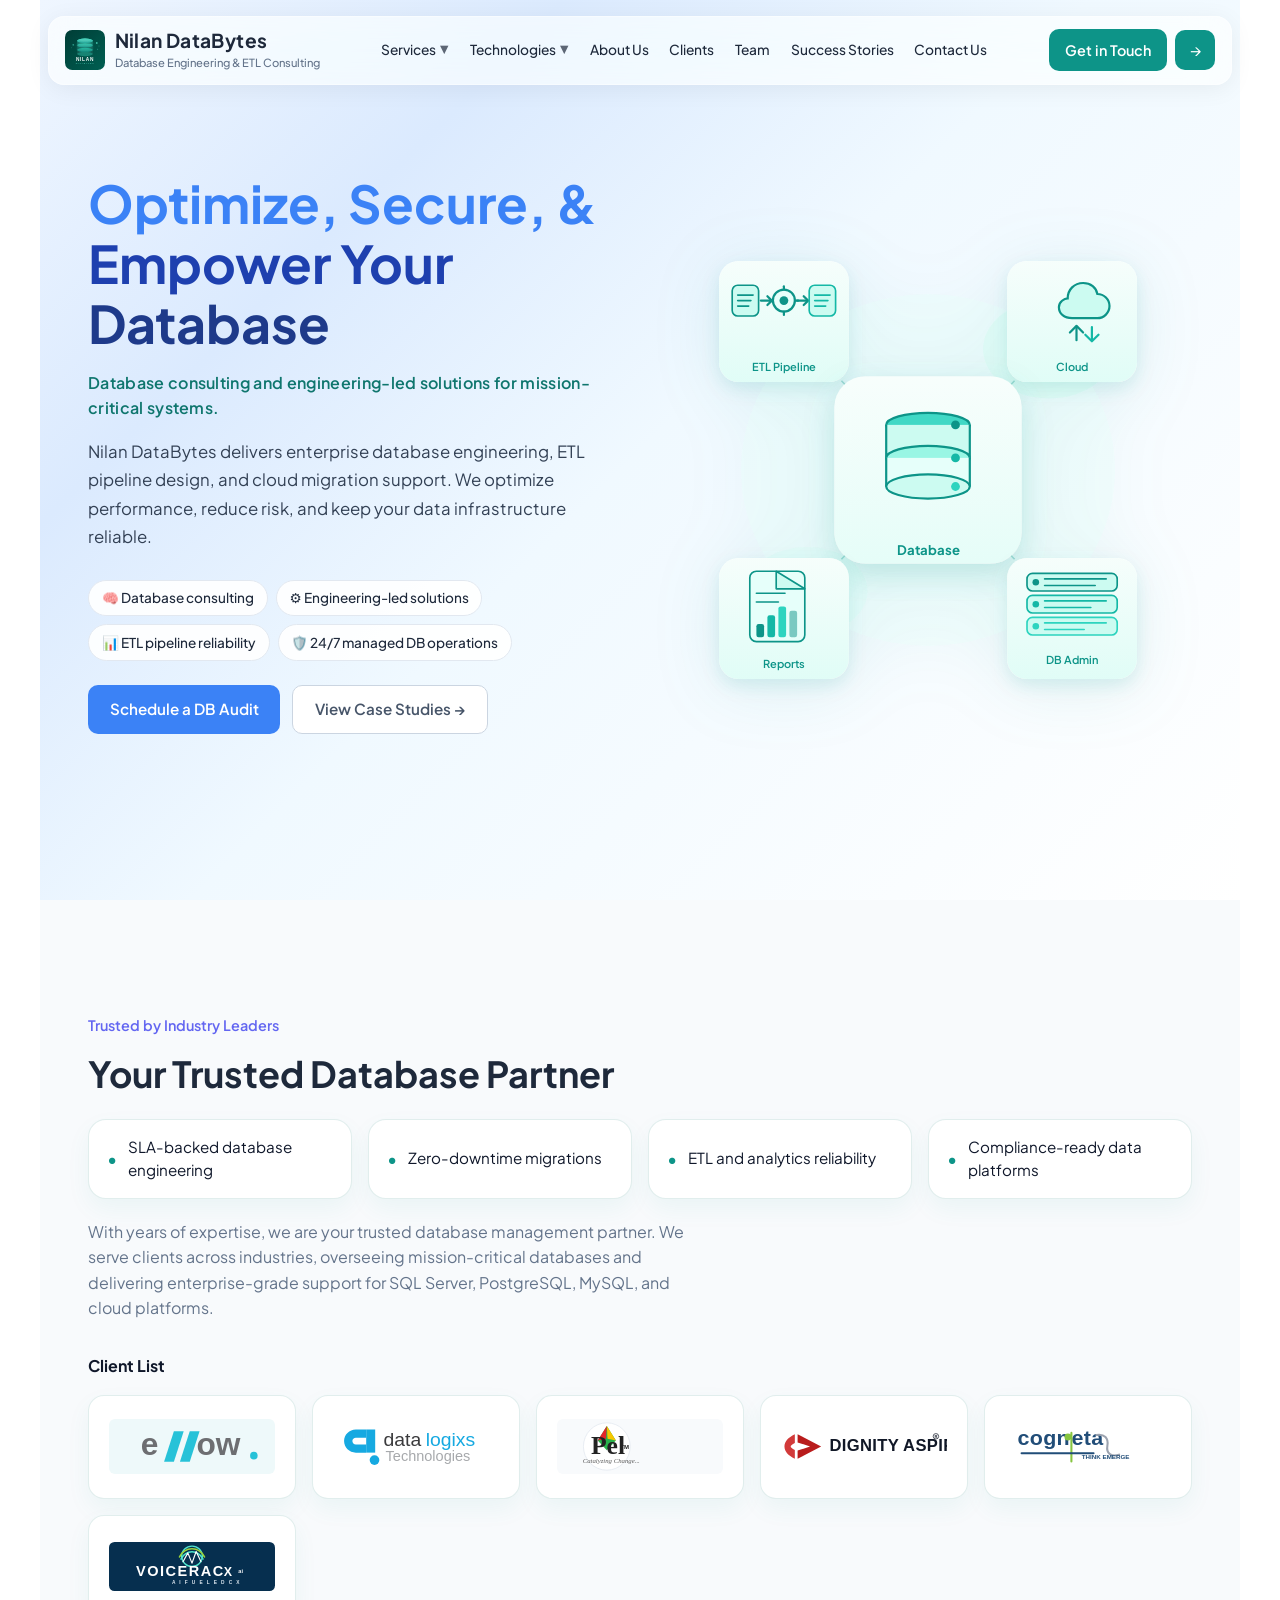
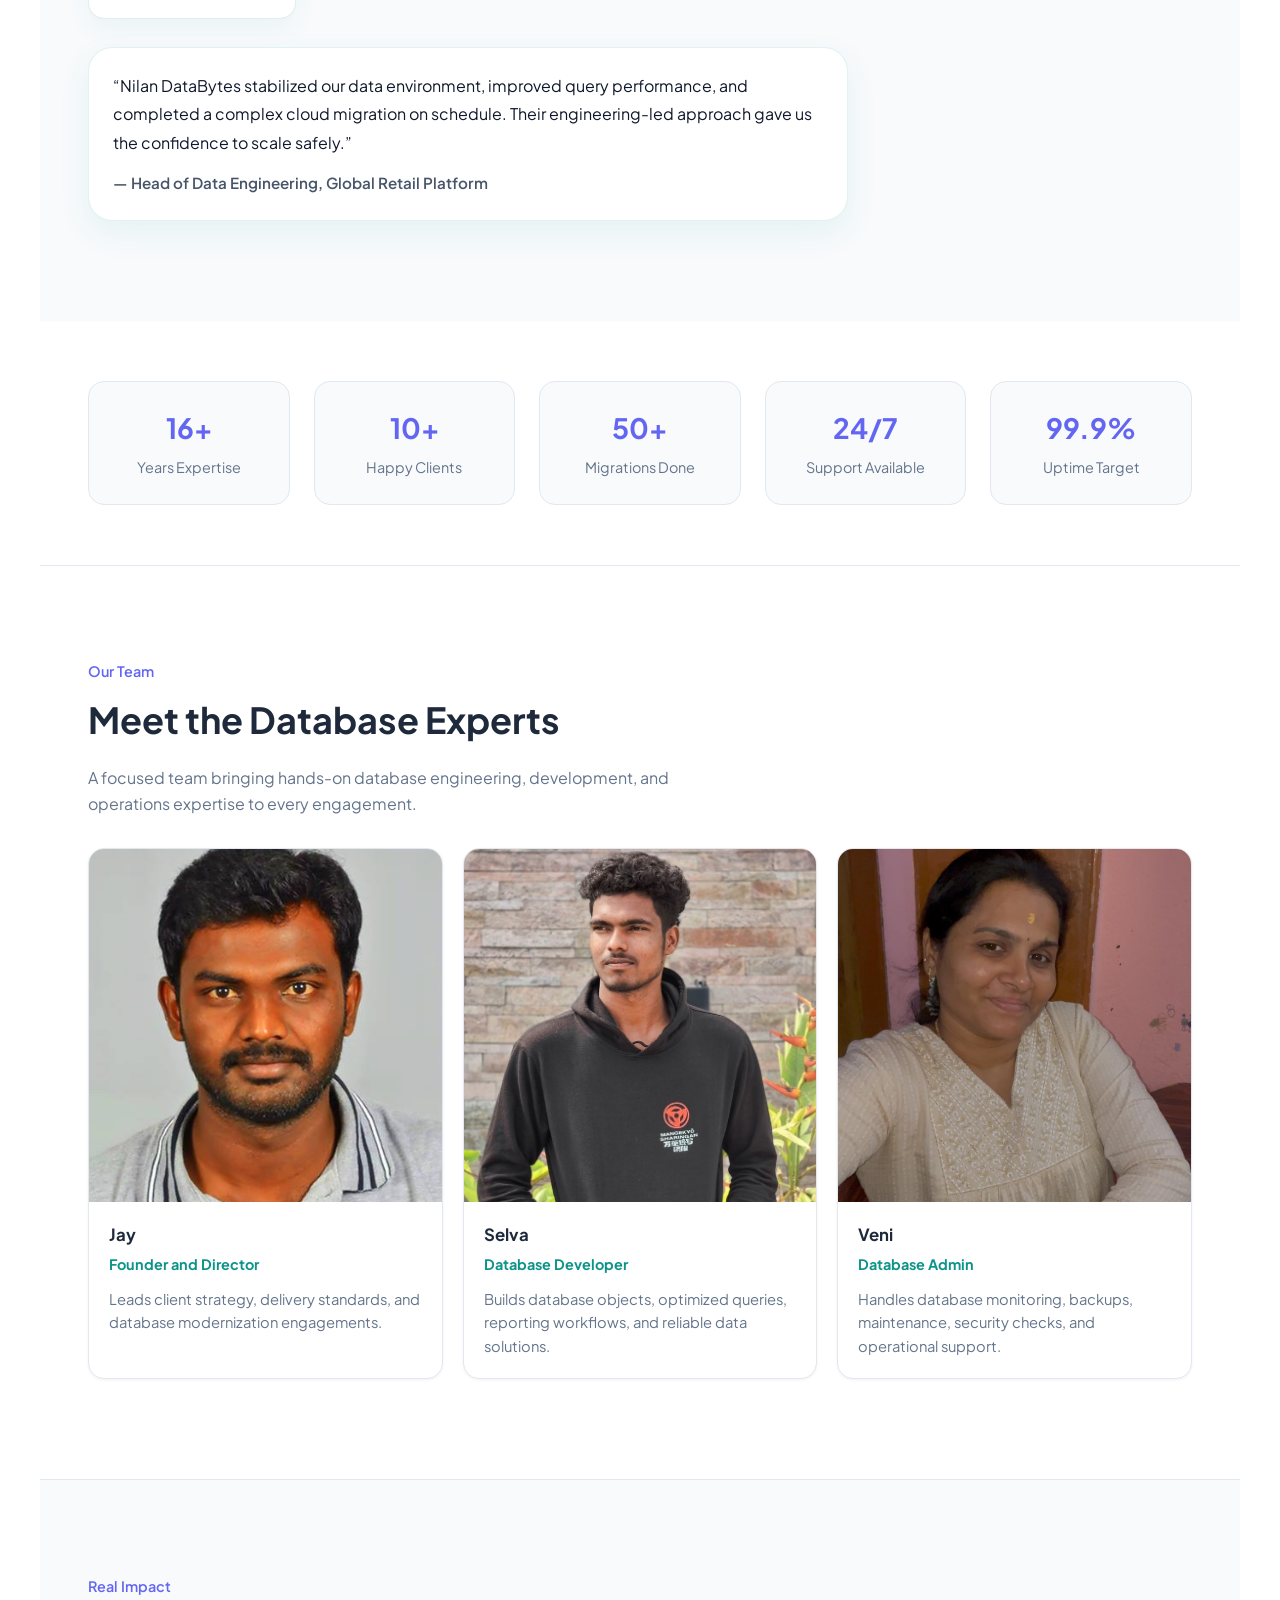
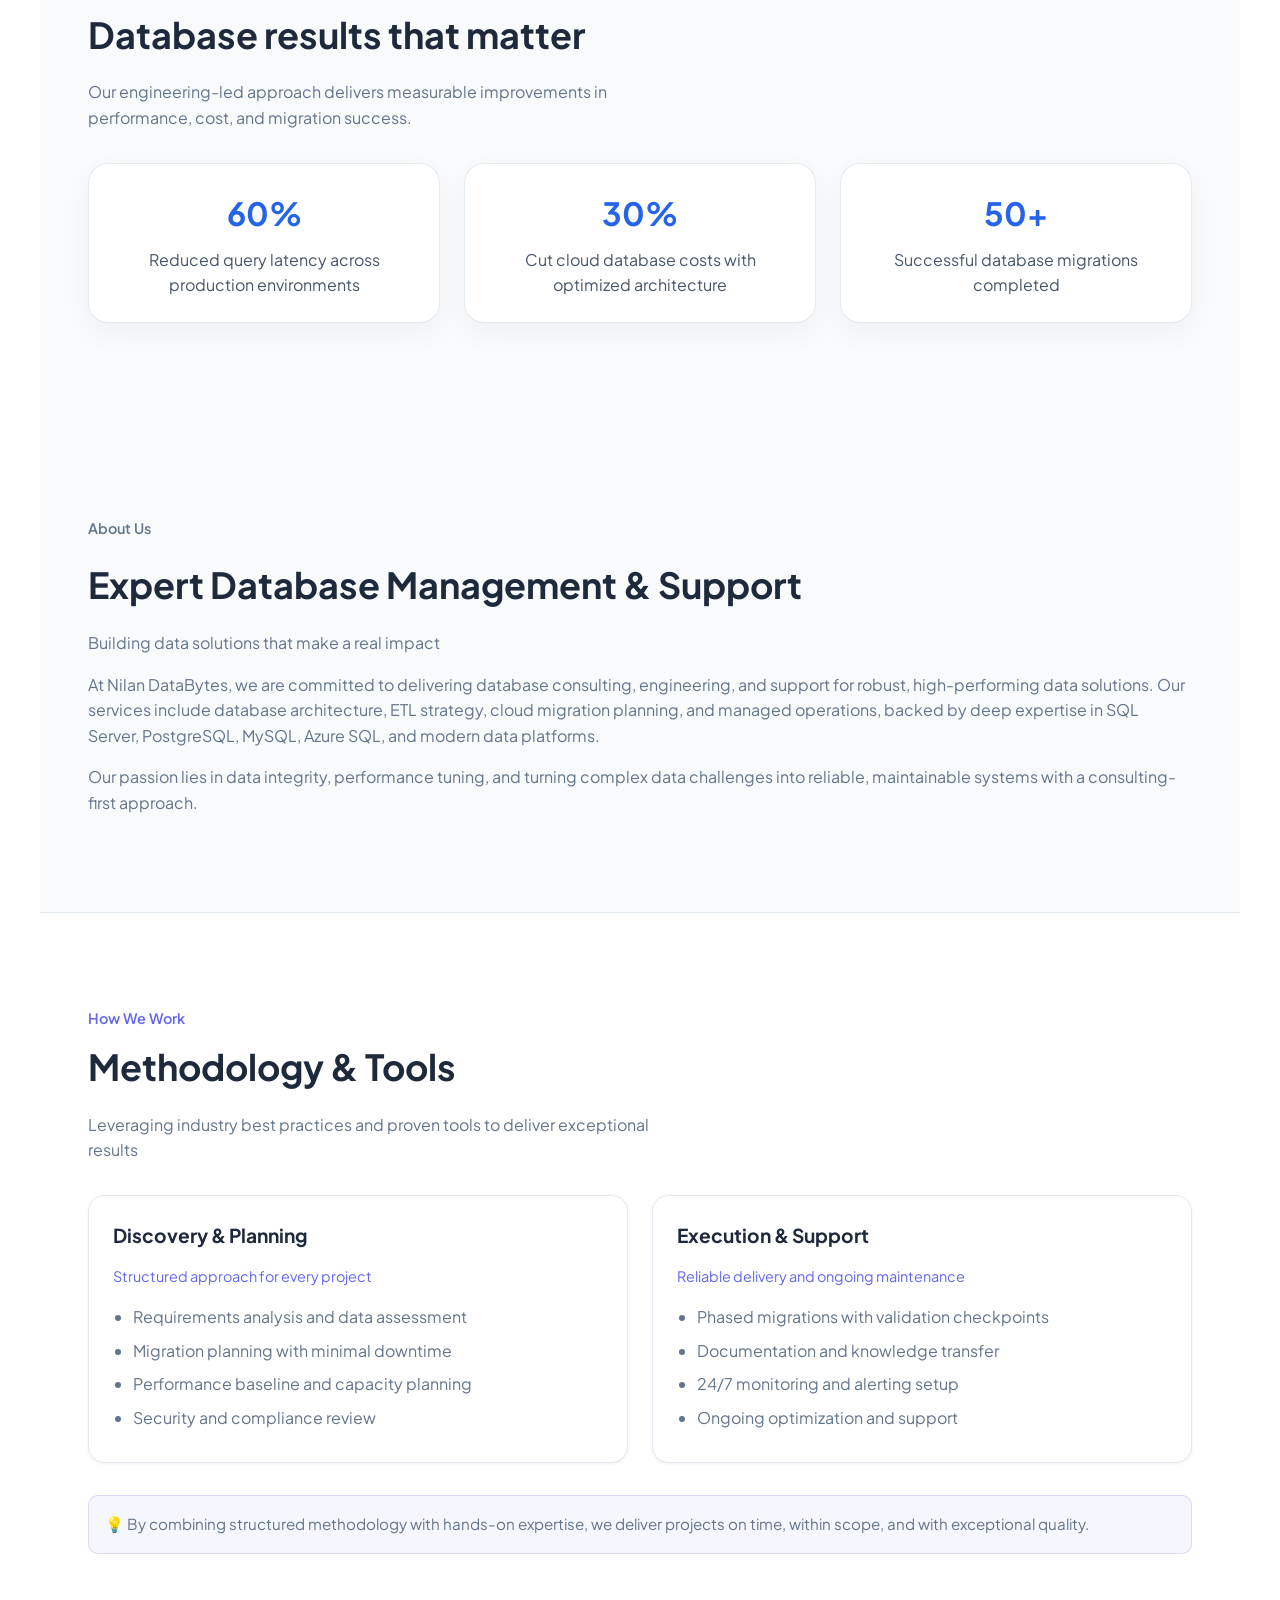
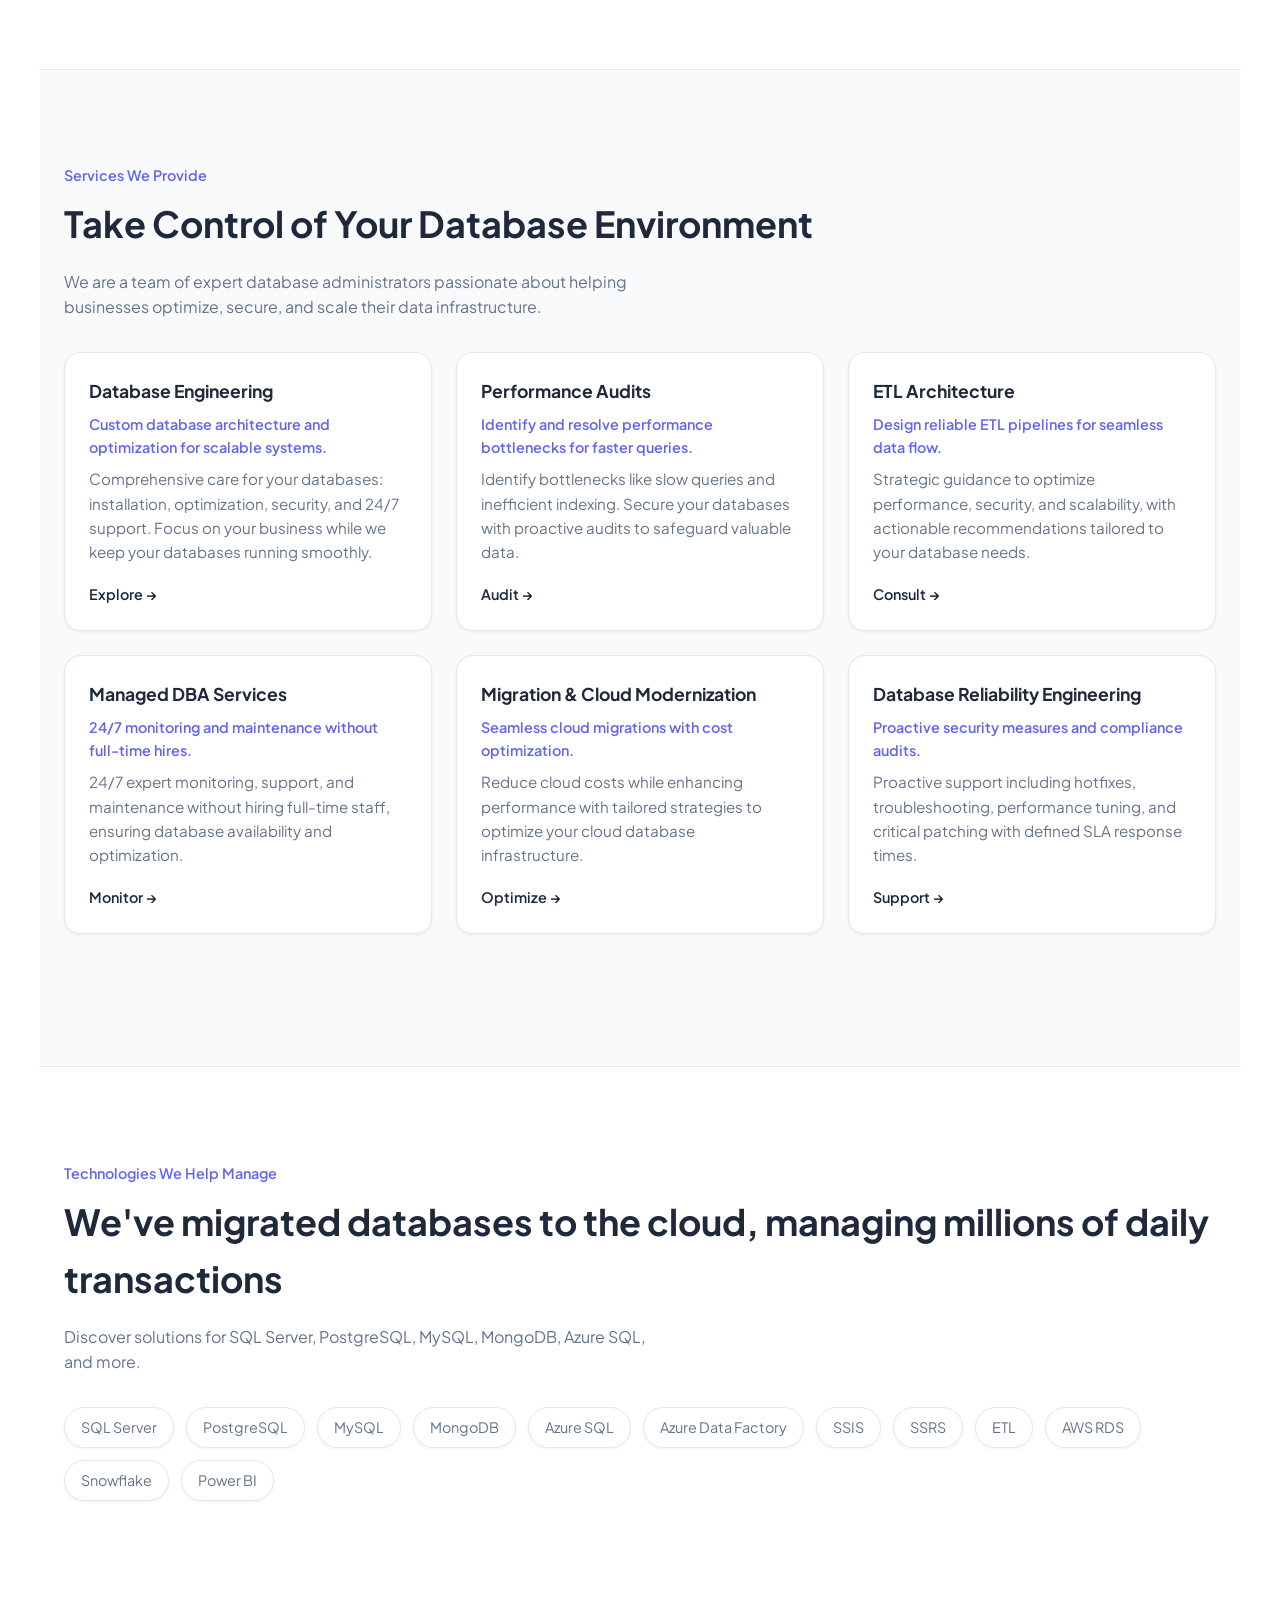
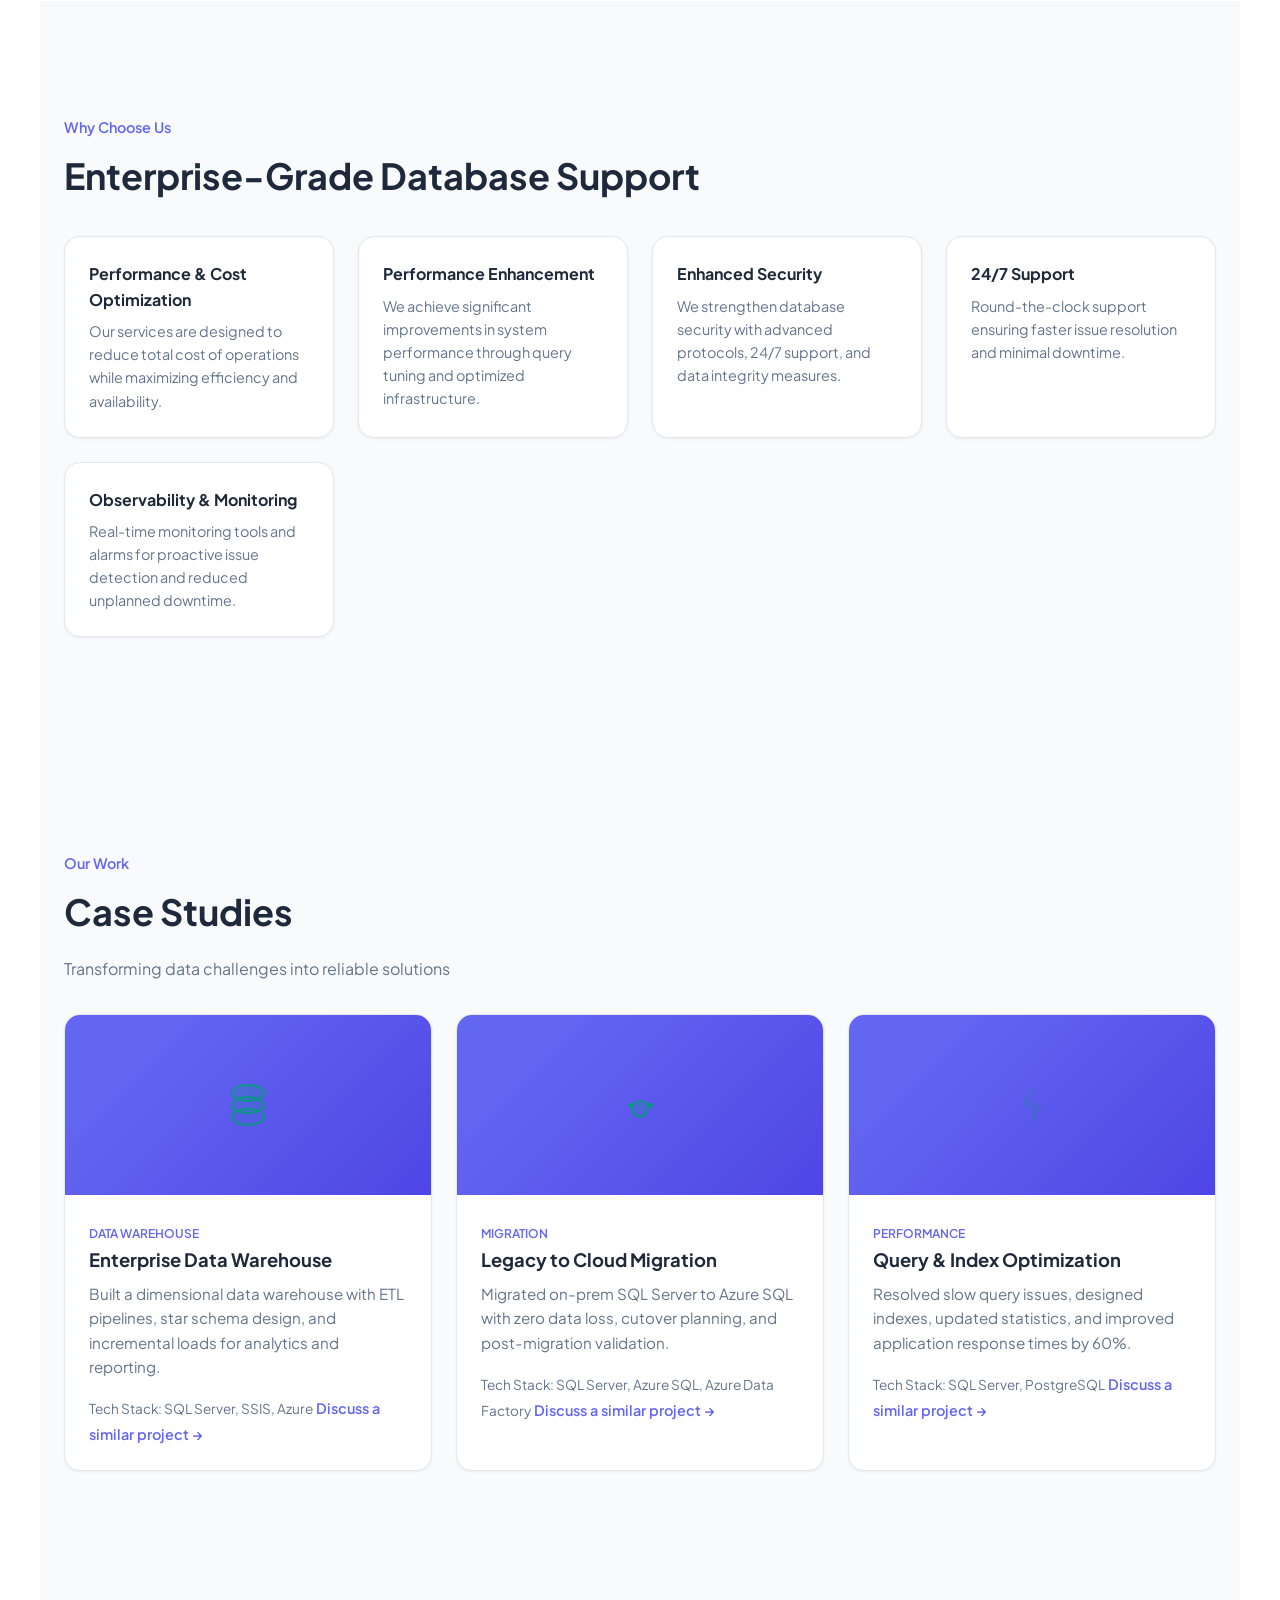
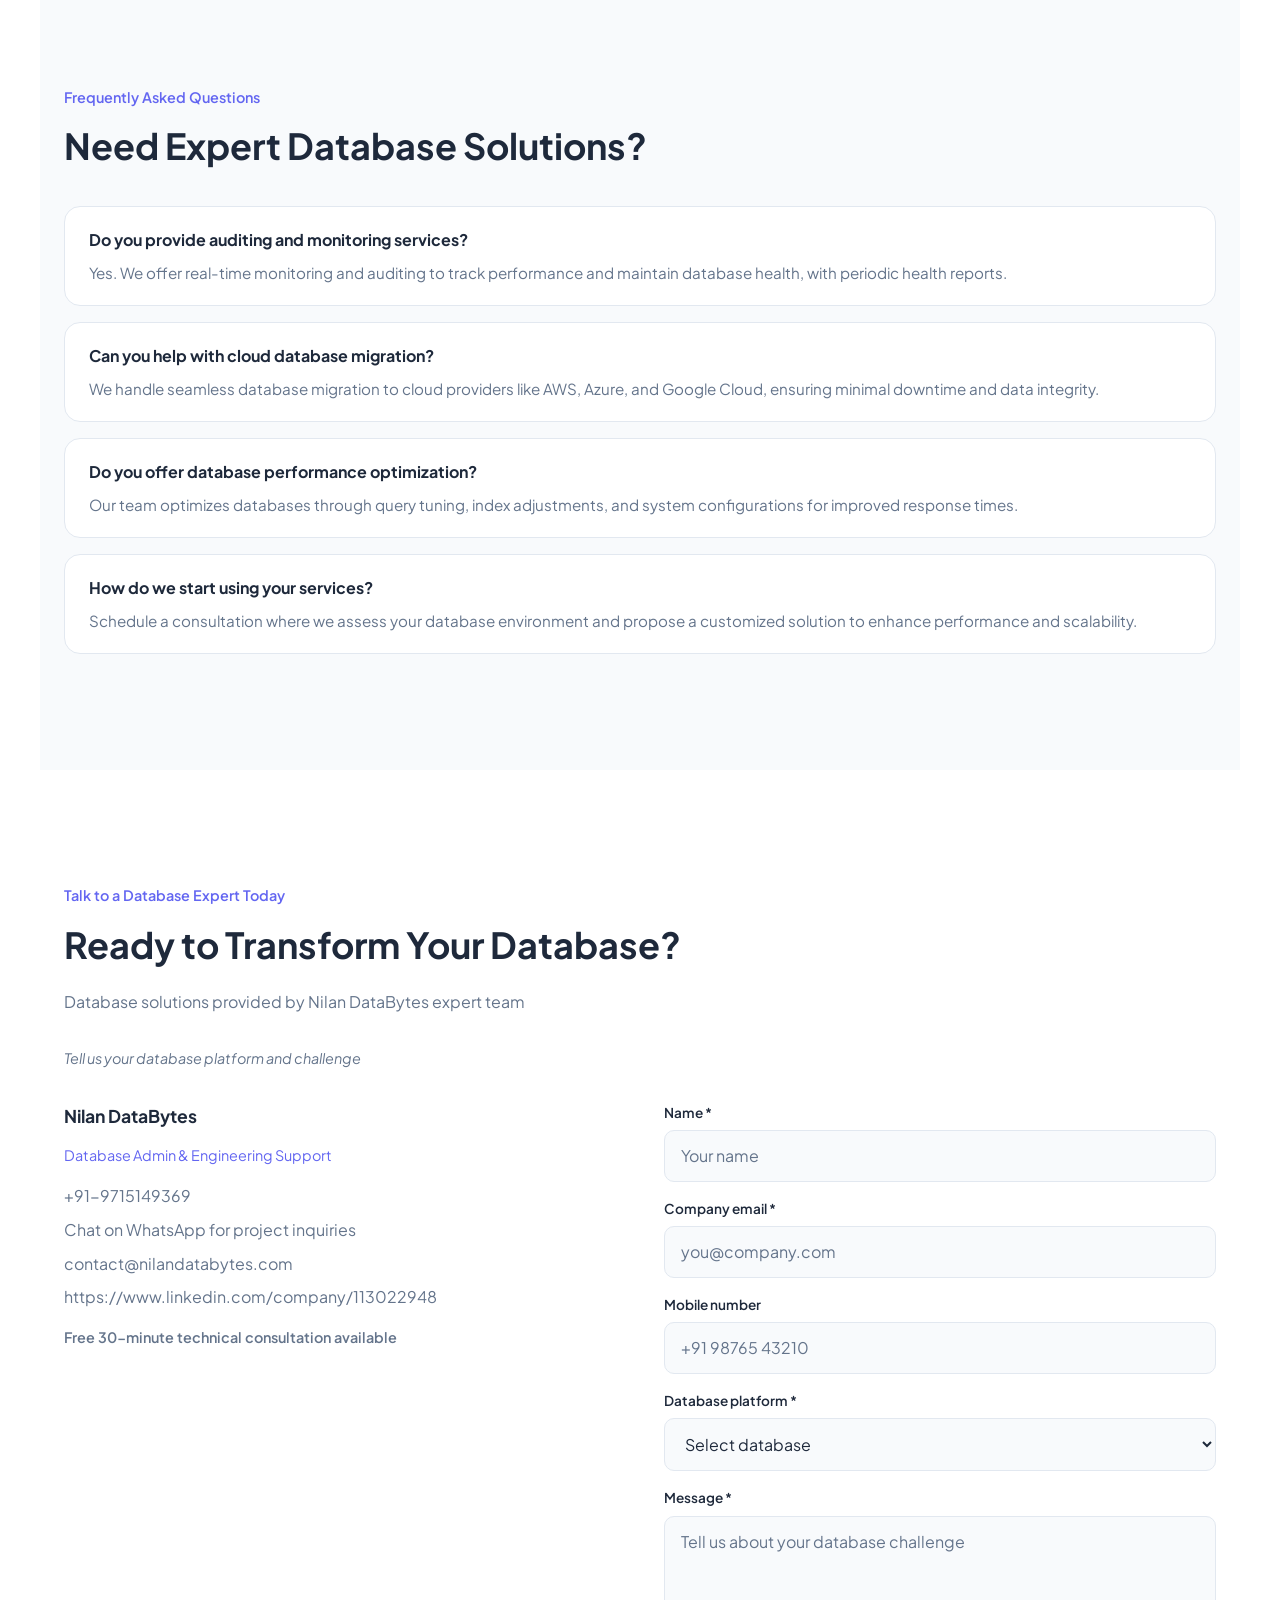
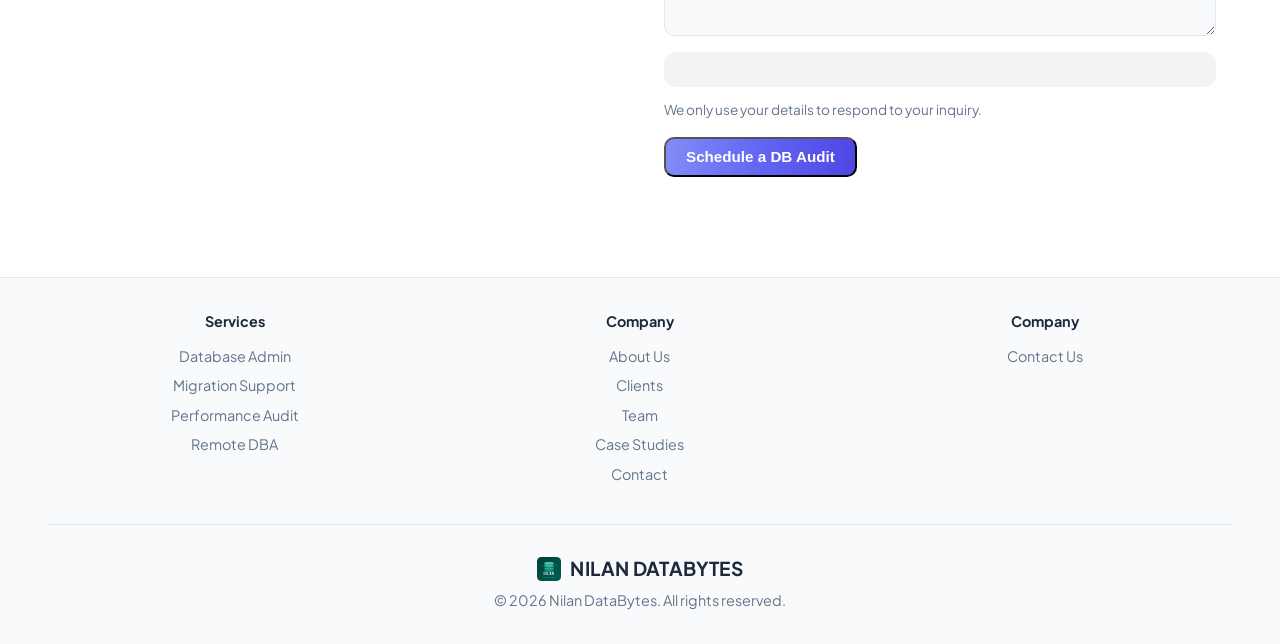
==== index.html @ 7cca5774 "I changed header and added Team photo" ====
<!DOCTYPE html>
<html lang="en">
<head>
  <meta charset="UTF-8" />
  <meta name="viewport" content="width=device-width, initial-scale=1" />
  <title>Nilan DataBytes — Database Admin, Development & Migration Services</title>
  <meta name="description" content="Database administration, development, migration, and engineering support. SQL, NoSQL, ETL, cloud." />
  <link rel="canonical" href="https://nilandatabytes.com/" />
  <meta name="robots" content="index, follow" />
  <meta name="theme-color" content="#0d9488" />
  <meta property="og:type" content="website" />
  <meta property="og:url" content="https://nilandatabytes.com/" />
  <meta property="og:title" content="Nilan DataBytes — Database Admin, Development & Migration Services" />
  <meta property="og:description" content="Database administration, ETL engineering, cloud migration, and managed database support for mission-critical systems." />
  <meta property="og:image" content="https://nilandatabytes.com/logo.svg" />
  <meta name="twitter:card" content="summary" />
  <meta name="twitter:title" content="Nilan DataBytes — Database Admin, Development & Migration Services" />
  <meta name="twitter:description" content="Database administration, ETL engineering, cloud migration, and managed database support for mission-critical systems." />
  <meta name="twitter:image" content="https://nilandatabytes.com/logo.svg" />
  <link rel="icon" href="/logo.svg" type="image/svg+xml" />
  <script type="application/ld+json">
    {
      "@context": "https://schema.org",
      "@type": "ProfessionalService",
      "name": "Nilan DataBytes",
      "url": "https://nilandatabytes.com/",
      "logo": "https://nilandatabytes.com/logo.svg",
      "description": "Database administration, ETL engineering, cloud migration, and managed database support for mission-critical systems.",
      "telephone": "+91-9715149369",
      "email": "contact@nilandatabytes.com",
      "areaServed": "Worldwide",
      "sameAs": [
        "https://www.linkedin.com/company/113022948"
      ],
      "serviceType": [
        "Database Administration",
        "Database Performance Tuning",
        "ETL Architecture",
        "Cloud Database Migration",
        "Managed DBA Services"
      ]
    }
  </script>
  <link rel="preconnect" href="https://fonts.googleapis.com" />
  <link rel="preconnect" href="https://fonts.gstatic.com" crossorigin />
  <link href="https://fonts.googleapis.com/css2?family=Plus+Jakarta+Sans:wght@400;500;600;700&display=swap" rel="stylesheet" />
  <style>
    :root {
      --bg: #ffffff;
      --bg-section: #f8fafc;
      --bg-card: #ffffff;
      --accent: #6366f1;
      --accent-hover: #4f46e5;
      --text: #1e293b;
      --text-muted: #64748b;
      --border: #e2e8f0;
      --radius: 16px;
      --font: 'Plus Jakarta Sans', system-ui, sans-serif;
      --container: min(1200px, 100% - 48px);
      --shadow: 0 1px 3px rgba(0,0,0,0.06);
      --shadow-hover: 0 4px 12px rgba(0,0,0,0.08);
    }

    *, *::before, *::after { box-sizing: border-box; }
    html { scroll-behavior: smooth; }
    body { margin: 0; font-family: var(--font); background: var(--bg); color: var(--text); line-height: 1.6; overflow-x: hidden; }

    /* Animations */
    @keyframes fadeInUp {
      from { opacity: 0; transform: translateY(24px); }
      to { opacity: 1; transform: translateY(0); }
    }
    @keyframes fadeIn {
      from { opacity: 0; }
      to { opacity: 1; }
    }
    @keyframes slideInRight {
      from { opacity: 0; transform: translateX(20px); }
      to { opacity: 1; transform: translateX(0); }
    }
    @keyframes scaleIn {
      from { opacity: 0; transform: scale(0.95); }
      to { opacity: 1; transform: scale(1); }
    }
    @keyframes float {
      0%, 100% { transform: translateY(0); }
      50% { transform: translateY(-6px); }
    }
    .animate-fade-up { animation: fadeInUp 0.6s ease-out forwards; }
    .animate-fade-in { animation: fadeIn 0.5s ease-out forwards; }
    .animate-scale { animation: scaleIn 0.5s ease-out forwards; }
    .animate-on-scroll { opacity: 0; transform: translateY(30px); transition: opacity 0.6s ease-out, transform 0.6s ease-out; }
    .animate-on-scroll.visible { opacity: 1; transform: translateY(0); }
    .animate-delay-1 { animation-delay: 0.1s; }
    .animate-delay-2 { animation-delay: 0.2s; }
    .animate-delay-3 { animation-delay: 0.3s; }
    .animate-delay-4 { animation-delay: 0.4s; }
    .animate-delay-5 { animation-delay: 0.5s; }
    a { color: var(--accent); text-decoration: none; transition: color 0.2s; }
    a:hover { color: var(--accent-hover); }
    img { max-width: 100%; height: auto; }

    /* Header - Floating MyDBOps style */
    .header-wrap {
      position: fixed;
      top: 0;
      left: 0;
      right: 0;
      z-index: 100;
      padding: 16px 24px;
    }
    .header {
      max-width: var(--container);
      margin: 0 auto;
      padding: 0.75rem 1rem;
      background: rgba(255, 255, 255, 0.65);
      -webkit-backdrop-filter: blur(20px) saturate(180%);
      backdrop-filter: blur(20px) saturate(180%);
      border-radius: 16px;
      box-shadow: 0 4px 24px rgba(0, 0, 0, 0.06);
      border: 1px solid rgba(255, 255, 255, 0.4);
      display: flex;
      align-items: center;
      justify-content: space-between;
      transition: box-shadow 0.3s ease, background 0.3s ease;
    }
    .header.scrolled {
      background: rgba(255, 255, 255, 0.75);
      box-shadow: 0 8px 32px rgba(0, 0, 0, 0.08);
    }
    .header-inner {
      display: flex;
      align-items: center;
      justify-content: space-between;
      flex: 1;
      gap: 0.75rem;
      min-width: 0;
    }
    .header-inner .nav { flex: 1 1 auto; justify-content: center; margin-left: 0; min-width: 0; }
    .logo-wrap {
      display: flex;
      align-items: center;
      gap: 0.6rem;
      text-decoration: none;
      color: var(--text);
      flex: 0 0 auto;
    }
    .logo-wrap:hover { color: var(--text); }
    .logo-block { display: flex; flex-direction: column; white-space: nowrap; }
    .logo-icon {
      width: 40px;
      height: 40px;
      flex-shrink: 0;
      display: block;
      object-fit: contain;
    }
    .logo { font-weight: 700; font-size: 1.2rem; letter-spacing: 0.02em; color: inherit; line-height: 1.2; }
    .logo-tagline { font-size: 0.7rem; color: var(--text-muted); font-weight: 500; margin-top: 0.1rem; }
    .nav {
      display: flex;
      gap: 0.25rem;
      align-items: center;
      margin-left: 2rem;
      flex-wrap: nowrap;
    }
    .nav a {
      color: var(--text);
      font-size: 0.86rem;
      font-weight: 500;
      padding: 0.5rem 0.52rem;
      border-radius: 8px;
      transition: color 0.2s ease, background 0.2s ease;
      display: inline-flex;
      align-items: center;
      gap: 0.25rem;
      white-space: nowrap;
    }
    .nav a:hover { color: #0d9488; background: rgba(13, 148, 136, 0.06); }
    .nav a.active { color: #0d9488; background: rgba(13, 148, 136, 0.08); }
    .nav a .chevron { font-size: 0.7rem; opacity: 0.7; }
    .header-cta {
      display: flex;
      align-items: center;
      gap: 0.5rem;
      flex: 0 0 auto;
    }
    .btn-nav {
      padding: 0.6rem 1rem;
      background: #0d9488;
      color: #fff;
      border: none;
      border-radius: 10px;
      font-weight: 600;
      font-size: 0.9rem;
      cursor: pointer;
      text-decoration: none;
      display: inline-flex;
      align-items: center;
      white-space: nowrap;
      transition: background 0.2s ease;
    }
    .btn-nav:hover { background: #0f766e; color: #fff; }
    .btn-chevron {
      width: 40px;
      height: 40px;
      padding: 0;
      background: #0d9488;
      color: #fff;
      border: none;
      border-radius: 10px;
      cursor: pointer;
      display: inline-flex;
      align-items: center;
      justify-content: center;
      text-decoration: none;
      transition: background 0.2s ease;
    }
    .btn-chevron:hover { background: #0f766e; color: #fff; }

    /* Mobile menu */
    .menu-toggle {
      display: none;
      flex-direction: column;
      gap: 6px;
      padding: 8px;
      background: none;
      border: none;
      cursor: pointer;
      z-index: 110;
    }
    .menu-toggle span {
      width: 24px;
      height: 2px;
      background: var(--text);
      border-radius: 2px;
      transition: transform 0.3s ease, opacity 0.3s ease;
    }
    .menu-toggle.active span:nth-child(1) { transform: rotate(45deg) translate(5px, 5px); }
    .menu-toggle.active span:nth-child(2) { opacity: 0; }
    .menu-toggle.active span:nth-child(3) { transform: rotate(-45deg) translate(5px, -5px); }
    .btn {
      display: inline-flex;
      align-items: center;
      padding: 0.6rem 1.25rem;
      background: linear-gradient(90deg, #818cf8 0%, var(--accent) 50%, var(--accent-hover) 100%);
      color: #fff;
      border-radius: 10px;
      font-weight: 600;
      font-size: 0.95rem;
      transition: opacity 0.3s ease, transform 0.3s ease, box-shadow 0.3s ease;
    }
    .btn:hover {
      opacity: 0.95;
      color: #fff;
      transform: translateY(-2px);
      box-shadow: 0 8px 20px rgba(99, 102, 241, 0.35);
    }
    .btn-outline {
      background: transparent;
      border: 1px solid var(--border);
      color: var(--text);
      transition: all 0.3s ease;
    }
    .btn-outline:hover {
      border-color: var(--accent);
      color: var(--accent);
      background: rgba(99, 102, 241, 0.06);
      transform: translateY(-2px);
    }

    /* Hero */
    .hero {
      min-height: 100vh;
      display: flex;
      align-items: center;
      padding: 120px 24px 80px;
      background: linear-gradient(135deg, #eff6ff 0%, #dbeafe 25%, #f0f9ff 50%, #ffffff 100%);
    }
    .hero-inner {
      max-width: var(--container);
      margin: 0 auto;
      width: 100%;
      display: grid;
      grid-template-columns: 1fr 1fr;
      gap: 3rem;
      align-items: center;
    }
    .hero-content { max-width: 560px; }
    .hero-badge {
      display: inline-flex;
      align-items: center;
      gap: 0.5rem;
      padding: 0.4rem 0.9rem;
      background: rgba(255, 255, 255, 0.9);
      border: 1px solid var(--border);
      border-radius: 999px;
      color: var(--accent);
      font-size: 0.9rem;
      font-weight: 600;
      letter-spacing: 0.02em;
      margin-bottom: 1.5rem;
      box-shadow: 0 1px 3px rgba(0, 0, 0, 0.04);
      opacity: 0;
      animation: fadeInUp 0.6s ease-out 0.1s forwards;
    }
    .hero-badge svg { width: 18px; height: 18px; flex-shrink: 0; }
    .hero h1 {
      font-size: clamp(2.5rem, 4.5vw, 3.25rem);
      font-weight: 700;
      line-height: 1.15;
      margin: 0 0 1rem;
      opacity: 0;
      animation: fadeInUp 0.6s ease-out 0.2s forwards;
    }
    .hero h1 .line1 { color: #3b82f6; display: block; }
    .hero h1 .line2 { color: #1e40af; display: block; }
    .hero h1 .line3 { color: #1e3a8a; display: block; }
    .hero-subtitle {
      margin: 0 0 1rem;
      color: #0f766e;
      font-weight: 600;
      letter-spacing: 0.02em;
      opacity: 0;
      animation: fadeInUp 0.6s ease-out 0.25s forwards;
    }
    .hero-desc {
      color: #334155;
      font-size: 1.05rem;
      line-height: 1.7;
      max-width: 520px;
      margin-bottom: 1.75rem;
      opacity: 0;
      animation: fadeInUp 0.6s ease-out 0.35s forwards;
    }
    .hero-btns {
      display: flex;
      flex-wrap: wrap;
      gap: 0.75rem;
      margin-bottom: 2rem;
      opacity: 0;
      animation: fadeInUp 0.6s ease-out 0.45s forwards;
    }
    .hero-btns .btn-primary {
      display: inline-flex;
      align-items: center;
      gap: 0.5rem;
      padding: 0.7rem 1.35rem;
      background: #3b82f6;
      color: #fff;
      border: none;
      border-radius: 10px;
      font-weight: 600;
      font-size: 0.95rem;
      transition: all 0.3s ease;
    }
    .hero-btns .btn-primary:hover {
      background: #2563eb;
      transform: translateY(-2px);
      box-shadow: 0 8px 20px rgba(59, 130, 246, 0.35);
    }
    .hero-btns .btn-secondary {
      display: inline-flex;
      align-items: center;
      padding: 0.7rem 1.35rem;
      background: #fff;
      color: #475569;
      border: 1px solid #cbd5e1;
      border-radius: 10px;
      font-weight: 600;
      font-size: 0.95rem;
      transition: all 0.3s ease;
    }
    .hero-btns .btn-secondary:hover {
      border-color: #3b82f6;
      color: #3b82f6;
      background: rgba(59, 130, 246, 0.04);
    }
    .hero-btns a { text-decoration: none; }
    .hero-pill-wrap {
      display: flex;
      flex-wrap: wrap;
      gap: 0.5rem;
      margin-bottom: 1.5rem;
      opacity: 0;
      animation: fadeInUp 0.6s ease-out 0.4s forwards;
    }
    .hero-pill {
      display: inline-flex;
      align-items: center;
      padding: 0.4rem 0.8rem;
      background: rgba(255,255,255,0.9);
      border: 1px solid var(--border);
      border-radius: 999px;
      font-size: 0.85rem;
      font-weight: 500;
      color: var(--text);
    }
    .hero-stat {
      display: inline-flex;
      align-items: center;
      gap: 0.5rem;
      padding: 0.4rem 0;
      opacity: 0;
      animation: fadeInUp 0.6s ease-out 0.55s forwards;
    }
    .hero-stat strong { color: #3b82f6; font-size: 1.25rem; }
    .hero-stat span { color: #64748b; font-size: 0.95rem; }

    /* Hero illustration */
    .hero-illus {
      position: relative;
      display: flex;
      justify-content: center;
      align-items: center;
      min-height: 420px;
      opacity: 0;
      animation: fadeInUp 0.6s ease-out 0.3s forwards;
      overflow: visible;
    }
    .hero-iso-illus {
      width: 100%;
      max-width: 440px;
      height: auto;
      filter: drop-shadow(0 8px 32px rgba(13,148,136,0.10));
    }
    @keyframes floatA { 0%,100%{transform:translateY(0)} 50%{transform:translateY(-8px)} }
    @keyframes floatB { 0%,100%{transform:translateY(0)} 50%{transform:translateY(-6px)} }
    @keyframes floatC { 0%,100%{transform:translateY(0)} 50%{transform:translateY(-10px)} }
    @keyframes floatD { 0%,100%{transform:translateY(0)} 50%{transform:translateY(-5px)} }
    @keyframes floatE { 0%,100%{transform:translateY(0)} 50%{transform:translateY(-7px)} }
    .iso-center  { animation: floatA 4s ease-in-out infinite; }
    .iso-card-tl { animation: floatB 4.5s ease-in-out infinite 0.3s; }
    .iso-card-tr { animation: floatC 3.8s ease-in-out infinite 0.8s; }
    .iso-card-bl { animation: floatD 4.2s ease-in-out infinite 1.1s; }
    .iso-card-br { animation: floatE 4.6s ease-in-out infinite 0.5s; }
    .hero-float {
      position: absolute;
      animation: float 4s ease-in-out infinite;
    }
    .hero-illus .hero-float-1 { top: 5%; right: 5%; animation-delay: 0.5s; }
    .hero-illus .hero-float-2 { bottom: 45%; left: -5%; animation-delay: 1s; }
    .hero-illus .hero-float-3 { bottom: 10%; right: 0%; animation-delay: 1.5s; }

    /* Sections */
    section {
      padding: 100px 24px;
      max-width: var(--container);
      margin: 0 auto;
      width: 100%;
    }
    .section-separator {
      border-top: 1px solid var(--border);
      padding-top: 80px;
    }
    .section-label { color: var(--accent); font-size: 0.9rem; font-weight: 600; margin-bottom: 0.5rem; }
    .section-title { font-size: clamp(1.75rem, 3vw, 2.25rem); font-weight: 700; margin: 0 0 1rem; }
    .section-desc { color: var(--text-muted); max-width: 600px; margin-bottom: 2rem; }
    .form-explanation { color: var(--text-muted); font-size: 0.9rem; margin-bottom: 1rem; font-style: italic; }
    .trust-note { margin-top: 1rem; color: var(--accent); font-size: 0.9rem; font-weight: 600; }

    /* Trusted */
    .trusted { background: var(--bg-section); }
    .trusted-inner { max-width: var(--container); margin: 0 auto; }
    .trust-badges {
      display: grid;
      grid-template-columns: repeat(auto-fit, minmax(200px, 1fr));
      gap: 1rem;
      margin-bottom: 1.25rem;
    }
    .trust-badge {
      display: inline-flex;
      align-items: center;
      padding: 1rem 1.15rem;
      background: #ffffff;
      border: 1px solid rgba(15, 118, 110, 0.12);
      border-radius: 18px;
      box-shadow: 0 10px 24px rgba(13, 148, 136, 0.06);
      color: #0f172a;
      font-size: 0.95rem;
      line-height: 1.5;
    }
    .trust-badge::before {
      content: '•';
      margin-right: 0.65rem;
      color: #0d9488;
      font-size: 1.2rem;
      line-height: 1;
    }
    .testimonial-card {
      margin-top: 1.75rem;
      padding: 1.5rem;
      background: #ffffff;
      border: 1px solid rgba(13, 148, 136, 0.12);
      border-radius: 24px;
      box-shadow: 0 12px 32px rgba(13, 148, 136, 0.08);
      max-width: 760px;
    }
    .testimonial-card p {
      margin: 0 0 0.75rem;
      color: #0f172a;
      font-size: 1rem;
      line-height: 1.8;
    }
    .testimonial-card span {
      color: #475569;
      font-size: 0.95rem;
      font-weight: 600;
    }
    .client-list {
      margin-top: 2rem;
    }
    .client-list h3 {
      margin: 0 0 1rem;
      font-size: 1rem;
      color: #0f172a;
      font-weight: 700;
    }
    .client-logo-grid {
      display: grid;
      grid-template-columns: repeat(auto-fit, minmax(180px, 1fr));
      gap: 1rem;
    }
    .client-logo-card {
      display: flex;
      align-items: center;
      justify-content: center;
      min-height: 104px;
      padding: 1.25rem;
      background: #ffffff;
      border: 1px solid rgba(15, 118, 110, 0.12);
      border-radius: 16px;
      box-shadow: 0 10px 24px rgba(13, 148, 136, 0.06);
      transition: transform 0.2s ease, border-color 0.2s ease, box-shadow 0.2s ease;
    }
    .client-logo-card:hover {
      transform: translateY(-3px);
      border-color: rgba(13, 148, 136, 0.35);
      box-shadow: 0 14px 32px rgba(13, 148, 136, 0.1);
    }
    .client-logo-card img {
      display: block;
      width: 100%;
      max-width: 180px;
      max-height: 58px;
      object-fit: contain;
    }

    /* Team */
    .team { background: var(--bg); }
    .team-inner { max-width: var(--container); margin: 0 auto; }
    .team-grid {
      display: grid;
      grid-template-columns: repeat(auto-fit, minmax(240px, 1fr));
      gap: 1.25rem;
      margin-top: 2rem;
    }
    .team-card {
      background: #ffffff;
      border: 1px solid var(--border);
      border-radius: var(--radius);
      overflow: hidden;
      box-shadow: var(--shadow);
      transition: transform 0.2s ease, border-color 0.2s ease, box-shadow 0.2s ease;
    }
    .team-card:hover {
      transform: translateY(-4px);
      border-color: rgba(13, 148, 136, 0.35);
      box-shadow: var(--shadow-hover);
    }
    .team-photo {
      width: 100%;
      aspect-ratio: 1 / 1;
      object-fit: cover;
      display: block;
      background: var(--bg-section);
    }
    .team-content {
      padding: 1.25rem;
    }
    .team-content h3 {
      margin: 0 0 0.25rem;
      font-size: 1.05rem;
      color: var(--text);
    }
    .team-role {
      margin: 0 0 0.75rem;
      color: #0d9488;
      font-size: 0.9rem;
      font-weight: 700;
    }
    .team-content p:last-child {
      margin: 0;
      color: var(--text-muted);
      font-size: 0.92rem;
      line-height: 1.6;
    }

    /* Stats */
    .stats {
      background: var(--bg);
      padding: 60px 24px;
    }
    .stats-grid {
      max-width: var(--container);
      margin: 0 auto;
      display: grid;
      grid-template-columns: repeat(auto-fit, minmax(160px, 1fr));
      gap: 1.5rem;
    }
    .stat-card {
      text-align: center;
      padding: 1.5rem;
      background: var(--bg-section);
      border-radius: var(--radius);
      border: 1px solid var(--border);
    }
    .stat-card strong { display: block; font-size: 1.75rem; color: var(--accent); margin-bottom: 0.25rem; }
    .stat-card span { font-size: 0.9rem; color: var(--text-muted); }

    .results { background: var(--bg-section); }
    .results-inner { max-width: var(--container); margin: 0 auto; }
    .result-grid {
      display: grid;
      grid-template-columns: repeat(auto-fit, minmax(220px, 1fr));
      gap: 1.5rem;
      margin-top: 1.5rem;
    }
    .result-card {
      padding: 1.5rem;
      background: #ffffff;
      border: 1px solid rgba(226, 232, 240, 0.9);
      border-radius: 20px;
      box-shadow: 0 10px 30px rgba(15, 23, 42, 0.04);
      text-align: center;
    }
    .result-card strong {
      display: block;
      font-size: 2rem;
      color: #2563eb;
      margin-bottom: 0.5rem;
    }
    .result-card span {
      color: #475569;
      font-size: 1rem;
      line-height: 1.6;
    }

    /* About */
    .about {
      background: var(--bg-section);
      padding: 80px 24px;
    }
    .about-inner { max-width: var(--container); margin: 0 auto; }
    .about p { color: var(--text-muted); margin-bottom: 1rem; }

    /* How We Work */
    .how-we-work { background: var(--bg); }
    .tools-grid {
      display: grid;
      grid-template-columns: repeat(auto-fit, minmax(320px, 1fr));
      gap: 1.5rem;
      margin-top: 2rem;
      margin-bottom: 2rem;
    }
    .tool-card {
      background: var(--bg-card);
      border: 1px solid var(--border);
      border-radius: var(--radius);
      padding: 1.5rem;
      box-shadow: var(--shadow);
      transition: all 0.4s cubic-bezier(0.4, 0, 0.2, 1);
    }
    .tool-card:hover {
      border-color: var(--accent);
      box-shadow: var(--shadow-hover);
      transform: translateY(-4px);
    }
    .tool-card h3 { font-size: 1.2rem; margin: 0 0 0.5rem; }
    .tool-card .sub { color: var(--accent); font-size: 0.9rem; margin-bottom: 1rem; }
    .tool-card ul { margin: 0; padding-left: 1.25rem; color: var(--text-muted); }
    .tool-card li { margin-bottom: 0.5rem; }
    .tool-note {
      margin-top: 1.5rem;
      padding: 1rem;
      background: rgba(99, 102, 241, 0.06);
      border: 1px solid rgba(99, 102, 241, 0.2);
      border-radius: 10px;
      color: var(--text-muted);
      font-size: 0.95rem;
    }

    /* Services */
    .services { background: var(--bg-section); }
    .services-grid {
      display: grid;
      grid-template-columns: repeat(auto-fit, minmax(280px, 1fr));
      gap: 1.5rem;
      margin-top: 2rem;
      margin-bottom: 2rem;
    }
    .service-card {
      background: var(--bg-card);
      border: 1px solid var(--border);
      border-radius: var(--radius);
      padding: 1.5rem;
      box-shadow: var(--shadow);
      transition: all 0.4s cubic-bezier(0.4, 0, 0.2, 1);
    }
    .service-card:hover {
      border-color: var(--accent);
      transform: translateY(-4px);
      box-shadow: var(--shadow-hover);
    }
    .service-card h3 { font-size: 1.1rem; margin: 0 0 0.5rem; }
    .service-card p { color: var(--text-muted); margin: 0 0 1rem; font-size: 0.95rem; }
    .service-card .benefit { color: var(--accent); font-weight: 600; margin: 0 0 0.5rem; font-size: 0.9rem; }
    .service-link { font-size: 0.9rem; font-weight: 600; color: #1e293b; transition: color 0.2s; }
    .service-link:hover { color: var(--accent); }

    /* Tech Stack */
    .tech { background: var(--bg); }
    .tech-badges {
      display: flex;
      flex-wrap: wrap;
      gap: 0.75rem;
      margin-top: 1.5rem;
    }
    .tech-badges span {
      padding: 0.5rem 1rem;
      background: var(--bg-card);
      border: 1px solid var(--border);
      border-radius: 999px;
      font-size: 0.9rem;
      color: var(--text-muted);
      box-shadow: var(--shadow);
      transition: all 0.3s ease;
    }
    .tech-badges span:hover {
      border-color: var(--accent);
      color: var(--accent);
      transform: translateY(-2px);
    }

    /* Why Choose Us */
    .why-choose { background: var(--bg-section); }
    .why-grid {
      display: grid;
      grid-template-columns: repeat(auto-fit, minmax(260px, 1fr));
      gap: 1.5rem;
      margin-top: 2rem;
    }
    .why-card {
      background: var(--bg-card);
      border: 1px solid var(--border);
      border-radius: var(--radius);
      padding: 1.5rem;
      box-shadow: var(--shadow);
      transition: all 0.3s ease;
    }
    .why-card:hover { border-color: var(--accent); box-shadow: var(--shadow-hover); }
    .why-card h4 { font-size: 1rem; margin: 0 0 0.5rem; color: var(--text); }
    .why-card p { margin: 0; font-size: 0.9rem; color: var(--text-muted); }

    /* FAQ */
    .faq { background: var(--bg-section); }
    .faq-list { margin-top: 2rem; }
    .faq-item {
      background: var(--bg-card);
      border: 1px solid var(--border);
      border-radius: var(--radius);
      padding: 1.25rem 1.5rem;
      margin-bottom: 1rem;
    }
    .faq-item h4 { font-size: 1rem; margin: 0 0 0.5rem; }
    .faq-item p { margin: 0; font-size: 0.95rem; color: var(--text-muted); }

    /* Projects */
    .projects { background: var(--bg-section); }
    .projects-grid {
      display: grid;
      grid-template-columns: repeat(auto-fit, minmax(340px, 1fr));
      gap: 1.5rem;
      margin-top: 2rem;
    }
    .project-card {
      background: var(--bg-card);
      border: 1px solid var(--border);
      border-radius: var(--radius);
      overflow: hidden;
      box-shadow: var(--shadow);
      transition: all 0.4s cubic-bezier(0.4, 0, 0.2, 1);
    }
    .project-card:hover { border-color: var(--accent); transform: translateY(-4px); box-shadow: var(--shadow-hover); }
    .project-card a { color: inherit; display: block; }
    .project-thumb {
      height: 180px;
      background: linear-gradient(135deg, var(--accent) 20%, var(--accent-hover) 100%);
      display: flex;
      align-items: center;
      justify-content: center;
      font-size: 3rem;
      color: #fff;
      transition: transform 0.4s ease;
    }
    .project-card:hover .project-thumb { transform: scale(1.05); }
    .project-content { padding: 1.5rem; }
    .project-tag { font-size: 0.75rem; color: var(--accent); font-weight: 600; margin-bottom: 0.5rem; }
    .project-card h3 { font-size: 1.15rem; margin: 0 0 0.5rem; }
    .project-card p { color: var(--text-muted); margin: 0 0 1rem; font-size: 0.95rem; }
    .project-stack { font-size: 0.85rem; color: var(--text-muted); margin-bottom: 1rem; }
    .project-link { font-size: 0.9rem; color: var(--accent); font-weight: 600; }
    .project-link:hover { color: var(--accent-hover); }

    /* Contact */
    .contact { background: var(--bg); }
    .contact-grid {
      display: grid;
      grid-template-columns: 1fr 1fr;
      gap: 3rem;
      align-items: start;
      margin-top: 2rem;
    }
    .contact-info h3 { font-size: 1.1rem; margin: 0 0 0.5rem; }
    .contact-info .role { color: var(--accent); font-size: 0.9rem; margin-bottom: 1rem; }
    .contact-info a, .contact-info p {
      display: block;
      color: var(--text-muted);
      margin-bottom: 0.5rem;
    }
    .contact-info a:hover { color: var(--accent); }
    .contact-form {
      display: flex;
      flex-direction: column;
      gap: 1rem;
    }
    .form-field {
      display: flex;
      flex-direction: column;
      gap: 0.4rem;
    }
    .form-field label {
      font-size: 0.85rem;
      font-weight: 600;
      color: var(--text);
    }
    .contact-form input, .contact-form textarea, .contact-form select {
      width: 100%;
      padding: 0.9rem 1rem;
      background: var(--bg-section);
      border: 1px solid var(--border);
      border-radius: 10px;
      color: var(--text);
      font-family: var(--font);
      font-size: 1rem;
    }
    .contact-form input::placeholder, .contact-form textarea::placeholder { color: var(--text-muted); }
    .contact-form input, .contact-form textarea, .contact-form select { transition: border-color 0.3s ease, box-shadow 0.3s ease; }
    .contact-form input:focus, .contact-form textarea:focus, .contact-form select:focus {
      outline: none;
      border-color: var(--accent);
      box-shadow: 0 0 0 3px rgba(99, 102, 241, 0.15);
    }
    .contact-form textarea { min-height: 120px; resize: vertical; }
    .contact-form button { align-self: flex-start; cursor: pointer; }
    .privacy-note {
      margin: -0.25rem 0 0;
      color: var(--text-muted);
      font-size: 0.85rem;
    }
    .form-message {
      display: block;
      width: 100%;
      padding: 1rem 1rem;
      border-radius: 12px;
      font-size: 0.95rem;
      min-height: 2.2rem;
      line-height: 1.4;
      background: rgba(15, 23, 42, 0.05);
      border: 1px solid transparent;
      color: var(--text);
      transition: background-color 0.2s ease, border-color 0.2s ease, opacity 0.2s ease;
      opacity: 0.95;
    }
    .form-message.success {
      background: #ecfdf5;
      border-color: #34d399;
      color: #065f46;
    }
    .form-message.error {
      background: #fee2e2;
      border-color: #fca5a5;
      color: #991b1b;
    }
    .form-message.sending {
      background: #e2e8f0;
      border-color: #cbd5e1;
      color: #0f172a;
    }
    .form-message.hidden {
      opacity: 0;
      max-height: 0;
      padding-top: 0;
      padding-bottom: 0;
      overflow: hidden;
      transition: opacity 0.2s ease, max-height 0.2s ease, padding 0.2s ease;
    }

    /* Footer */
    .footer {
      padding: 2rem 24px;
      background: var(--bg-section);
      border-top: 1px solid var(--border);
      text-align: center;
    }
    .footer-inner { max-width: var(--container); margin: 0 auto; }
    .footer-grid {
      display: grid;
      grid-template-columns: repeat(auto-fit, minmax(140px, 1fr));
      gap: 2rem;
      margin-bottom: 2rem;
      padding-bottom: 2rem;
      border-bottom: 1px solid var(--border);
    }
    .footer-col h4 { font-size: 0.9rem; margin: 0 0 0.75rem; color: var(--text); }
    .footer-col a { display: block; color: var(--text-muted); font-size: 0.9rem; margin-bottom: 0.4rem; }
    .footer-col a:hover { color: var(--accent); }
    .footer-bottom { text-align: center; }
    .footer-bottom .logo-wrap { margin-bottom: 0.5rem; }
    .footer p { color: var(--text-muted); font-size: 0.9rem; margin: 0; }

    /* Mobile nav overlay */
    .nav-overlay {
      display: none;
      position: fixed;
      inset: 0;
      background: rgba(0, 0, 0, 0.4);
      backdrop-filter: blur(4px);
      z-index: 90;
      opacity: 0;
      transition: opacity 0.3s ease;
    }
    .nav-overlay.open { opacity: 1; }
    .nav-mobile {
      display: none;
      position: fixed;
      top: 0;
      right: 0;
      bottom: 0;
      width: min(280px, 85vw);
      background: var(--bg);
      padding: 80px 24px 24px;
      flex-direction: column;
      gap: 1rem;
      z-index: 95;
      box-shadow: -8px 0 24px rgba(0, 0, 0, 0.1);
      transform: translateX(100%);
      transition: transform 0.3s cubic-bezier(0.4, 0, 0.2, 1);
    }
    .nav-mobile.open { transform: translateX(0); }
    .nav-mobile a {
      padding: 0.75rem 0;
      font-size: 1.1rem;
      color: var(--text);
      border-bottom: 1px solid var(--border);
    }

    @media (prefers-reduced-motion: reduce) {
      *, *::before, *::after { animation-duration: 0.01ms !important; transition-duration: 0.01ms !important; }
      .animate-on-scroll { opacity: 1; transform: none; }
    }

    @media (max-width: 900px) {
      .header-wrap { padding: 12px 16px; }
      .header { padding: 0.75rem 1rem; }
      .header-inner .nav { display: none; }
      .header-cta { display: none; }
      .menu-toggle { display: flex; }
      .hero-inner { grid-template-columns: 1fr; gap: 2rem; text-align: center; }
      .hero-content { max-width: none; margin: 0 auto; }
      .hero h1 { text-align: center; }
      .hero-desc { margin-left: auto; margin-right: auto; text-align: center; }
      .hero-btns { justify-content: center; }
      .hero-stat { justify-content: center; }
      .hero-illus { order: -1; max-width: 420px; margin: 0 auto; min-height: 360px; }
      .hero-db-card { min-height: 90px; padding: 0.75rem; }
      .hero-float { display: none; }
      .nav-mobile { display: flex; }
      .nav-overlay { display: block; pointer-events: none; }
      .nav-overlay.open { pointer-events: auto; }
      .contact-grid { grid-template-columns: 1fr; }
      section { padding: 60px 20px; }
    }
    @media (max-width: 600px) {
      .hero { padding: 100px 20px 60px; }
      .hero-btns { flex-direction: column; }
      .hero-btns .btn { width: 100%; justify-content: center; min-height: 48px; }
      .projects-grid { grid-template-columns: 1fr; }
      .tools-grid { grid-template-columns: 1fr; }
      .services-grid { grid-template-columns: 1fr; }
    }
  </style>
</head>
<body id="top">
  <div class="nav-overlay" id="navOverlay" aria-hidden="true"></div>
  <nav class="nav-mobile" id="navMobile" aria-hidden="true">
        <a href="#about">About</a>
        <a href="#services">Services</a>
        <a href="#skills">Technologies</a>
        <a href="#clients">Clients</a>
        <a href="#team">Team</a>
        <a href="#projects">Case Studies</a>
        <a href="#faq">FAQ</a>
        <a href="#contact">Contact</a>
    <a href="#contact" class="btn" style="margin-top:1rem;">Schedule a DB Audit</a>
  </nav>
  <div class="header-wrap">
    <header class="header" id="header">
      <div class="header-inner">
        <a href="#top" class="logo-wrap">
          <img src="logo.svg" alt="Nilan DataBytes logo" class="logo-icon" />
          <div class="logo-block">
            <span class="logo">Nilan DataBytes</span>
            <span class="logo-tagline">Database Engineering & ETL Consulting</span>
          </div>
        </a>
        <nav class="nav">
          <a href="#services">Services <span class="chevron">▼</span></a>
          <a href="#skills">Technologies <span class="chevron">▼</span></a>
          <a href="#about">About Us</a>
          <a href="#clients">Clients</a>
          <a href="#team">Team</a>
          <a href="#projects">Success Stories</a>
          <a href="#contact">Contact Us</a>
        </nav>
        <div class="header-cta">
          <a href="#contact" class="btn-nav">Get in Touch</a>
          <a href="#contact" class="btn-chevron" aria-label="Contact">→</a>
        </div>
        <button class="menu-toggle" id="menuToggle" aria-label="Toggle menu" aria-expanded="false" type="button">
          <span></span><span></span><span></span>
        </button>
      </div>
    </header>
  </div>

  <section class="hero">
    <div class="hero-inner">
      <div class="hero-content">
        <h1>
          <span class="line1">Optimize, Secure, &</span>
          <span class="line2">Empower Your</span>
          <span class="line3">Database</span>
        </h1>
        <p class="hero-subtitle">Database consulting and engineering-led solutions for mission-critical systems.</p>
        <p class="hero-desc">Nilan DataBytes delivers enterprise database engineering, ETL pipeline design, and cloud migration support. We optimize performance, reduce risk, and keep your data infrastructure reliable.</p>
        <div class="hero-pill-wrap">
          <span class="hero-pill">🧠 Database consulting</span>
          <span class="hero-pill">⚙️ Engineering-led solutions</span>
          <span class="hero-pill">📊 ETL pipeline reliability</span>
          <span class="hero-pill">🛡️ 24/7 managed DB operations</span>
        </div>
        <div class="hero-btns">
          <a href="#contact" class="btn-primary">Schedule a DB Audit</a>
          <a href="#projects" class="btn-secondary">View Case Studies →</a>
        </div>
      </div>
      <div class="hero-illus">
        <svg class="hero-iso-illus" viewBox="0 0 400 400" fill="none" xmlns="http://www.w3.org/2000/svg" style="overflow:visible">
          <defs>
            <filter id="card-shadow" x="-20%" y="-20%" width="140%" height="140%">
              <feDropShadow dx="0" dy="6" stdDeviation="8" flood-color="#0d9488" flood-opacity="0.12"/>
            </filter>
            <filter id="center-shadow" x="-20%" y="-20%" width="140%" height="140%">
              <feDropShadow dx="0" dy="10" stdDeviation="14" flood-color="#0d9488" flood-opacity="0.18"/>
            </filter>
            <linearGradient id="platGrad" x1="0" y1="0" x2="0" y2="1">
              <stop offset="0%" stop-color="#f0fdf9"/>
              <stop offset="100%" stop-color="#ccfbf1"/>
            </linearGradient>
          </defs>

          <!-- Background blobs -->
          <ellipse cx="200" cy="200" rx="170" ry="160" fill="#e6fffa" opacity="0.35"/>
          <ellipse cx="310" cy="90"  rx="60"  ry="45"  fill="#ccfbf1" opacity="0.4"/>
          <ellipse cx="90"  cy="310" rx="55"  ry="40"  fill="#ccfbf1" opacity="0.3"/>

          <!-- Dashed lines from center (200,200) to each satellite center -->
          <line x1="200" y1="200" x2="69"  y2="65"  stroke="#0d9488" stroke-width="1.5" stroke-dasharray="5 4" opacity="0.3"/>
          <line x1="200" y1="200" x2="331" y2="65"  stroke="#0d9488" stroke-width="1.5" stroke-dasharray="5 4" opacity="0.3"/>
          <line x1="200" y1="200" x2="69"  y2="335" stroke="#0d9488" stroke-width="1.5" stroke-dasharray="5 4" opacity="0.3"/>
          <line x1="200" y1="200" x2="331" y2="335" stroke="#0d9488" stroke-width="1.5" stroke-dasharray="5 4" opacity="0.3"/>

          <!-- ── TOP-LEFT: ETL Pipeline (outer g = position, inner g = animation) ── -->
          <g transform="translate(10, 10)">
            <g class="iso-card-tl">
              <rect x="0" y="0" width="118" height="110" rx="18" fill="white" filter="url(#card-shadow)"/>
              <rect x="0" y="0" width="118" height="110" rx="18" fill="url(#platGrad)" opacity="0.6"/>
              <text x="59" y="100" text-anchor="middle" font-family="'Plus Jakarta Sans',sans-serif" font-size="10" font-weight="600" fill="#0d9488">ETL Pipeline</text>
              <rect x="12" y="22" width="24" height="28" rx="5" fill="#ccfbf1" stroke="#0d9488" stroke-width="1.5"/>
              <line x1="17" y1="31" x2="31" y2="31" stroke="#0d9488" stroke-width="1.5" stroke-linecap="round"/>
              <line x1="17" y1="36" x2="29" y2="36" stroke="#0d9488" stroke-width="1.5" stroke-linecap="round"/>
              <line x1="17" y1="41" x2="27" y2="41" stroke="#0d9488" stroke-width="1.5" stroke-linecap="round"/>
              <path d="M38 36 L47 36" stroke="#0d9488" stroke-width="2" stroke-linecap="round"/>
              <path d="M44 32 L48 36 L44 40" stroke="#0d9488" stroke-width="2" stroke-linecap="round" stroke-linejoin="round"/>
              <circle cx="59" cy="36" r="10" fill="#e6fffa" stroke="#0d9488" stroke-width="2"/>
              <circle cx="59" cy="36" r="4" fill="#0d9488"/>
              <line x1="59" y1="23" x2="59" y2="26" stroke="#0d9488" stroke-width="2" stroke-linecap="round"/>
              <line x1="59" y1="46" x2="59" y2="49" stroke="#0d9488" stroke-width="2" stroke-linecap="round"/>
              <line x1="46" y1="36" x2="49" y2="36" stroke="#0d9488" stroke-width="2" stroke-linecap="round"/>
              <line x1="69" y1="36" x2="72" y2="36" stroke="#0d9488" stroke-width="2" stroke-linecap="round"/>
              <path d="M71 36 L80 36" stroke="#0d9488" stroke-width="2" stroke-linecap="round"/>
              <path d="M77 32 L81 36 L77 40" stroke="#0d9488" stroke-width="2" stroke-linecap="round" stroke-linejoin="round"/>
              <rect x="82" y="22" width="24" height="28" rx="5" fill="#ccfbf1" stroke="#14b8a6" stroke-width="1.5"/>
              <line x1="87" y1="31" x2="101" y2="31" stroke="#14b8a6" stroke-width="1.5" stroke-linecap="round"/>
              <line x1="87" y1="36" x2="99"  y2="36" stroke="#14b8a6" stroke-width="1.5" stroke-linecap="round"/>
              <line x1="87" y1="41" x2="97"  y2="41" stroke="#14b8a6" stroke-width="1.5" stroke-linecap="round"/>
            </g>
          </g>

          <!-- ── TOP-RIGHT: Cloud ── -->
          <g transform="translate(272, 10)">
            <g class="iso-card-tr">
              <rect x="0" y="0" width="118" height="110" rx="18" fill="white" filter="url(#card-shadow)"/>
              <rect x="0" y="0" width="118" height="110" rx="18" fill="url(#platGrad)" opacity="0.6"/>
              <text x="59" y="100" text-anchor="middle" font-family="'Plus Jakarta Sans',sans-serif" font-size="10" font-weight="600" fill="#0d9488">Cloud</text>
              <path d="M82 52 C88 52 93 47 93 41 C93 35 88 30 82 30 C81 24 76 20 69 20 C61 20 55 26 55 34 C52 34 47 37 47 42 C47 48 52 52 59 52 Z" fill="#ccfbf1" stroke="#0d9488" stroke-width="2"/>
              <line x1="63" y1="72" x2="63" y2="60" stroke="#0d9488" stroke-width="2" stroke-linecap="round"/>
              <path d="M57 65 L63 59 L69 65" stroke="#0d9488" stroke-width="2" stroke-linecap="round" stroke-linejoin="round"/>
              <line x1="77" y1="60" x2="77" y2="72" stroke="#14b8a6" stroke-width="2" stroke-linecap="round"/>
              <path d="M71 67 L77 73 L83 67" stroke="#14b8a6" stroke-width="2" stroke-linecap="round" stroke-linejoin="round"/>
            </g>
          </g>

          <!-- ── CENTER: Database (large) ── -->
          <g transform="translate(125, 125)">
            <g class="iso-center">
              <rect x="-10" y="-10" width="170" height="170" rx="28" fill="white" filter="url(#center-shadow)"/>
              <rect x="-10" y="-10" width="170" height="170" rx="28" fill="url(#platGrad)" opacity="0.5"/>
              <text x="75" y="152" text-anchor="middle" font-family="'Plus Jakarta Sans',sans-serif" font-size="12" font-weight="700" fill="#0d9488">Database</text>
              <ellipse cx="75" cy="34" rx="38" ry="11" fill="#2dd4bf" opacity="0.9"/>
              <ellipse cx="75" cy="34" rx="38" ry="11" fill="none" stroke="#0d9488" stroke-width="2"/>
              <rect x="37" y="34" width="76" height="30" fill="#ccfbf1"/>
              <line x1="37" y1="34" x2="37" y2="64" stroke="#0d9488" stroke-width="2"/>
              <line x1="113" y1="34" x2="113" y2="64" stroke="#0d9488" stroke-width="2"/>
              <ellipse cx="75" cy="64" rx="38" ry="11" fill="#99f6e4"/>
              <ellipse cx="75" cy="64" rx="38" ry="11" fill="none" stroke="#0d9488" stroke-width="2"/>
              <rect x="37" y="64" width="76" height="26" fill="#e6fffa"/>
              <line x1="37" y1="64" x2="37" y2="90" stroke="#0d9488" stroke-width="2"/>
              <line x1="113" y1="64" x2="113" y2="90" stroke="#0d9488" stroke-width="2"/>
              <ellipse cx="75" cy="90" rx="38" ry="11" fill="#ccfbf1"/>
              <ellipse cx="75" cy="90" rx="38" ry="11" fill="none" stroke="#0d9488" stroke-width="2"/>
              <circle cx="100" cy="34" r="4" fill="#0d9488"/>
              <circle cx="100" cy="64" r="4" fill="#14b8a6"/>
              <circle cx="100" cy="90" r="4" fill="#2dd4bf"/>
            </g>
          </g>

          <!-- ── BOTTOM-LEFT: Reports ── -->
          <g transform="translate(10, 280)">
            <g class="iso-card-bl">
              <rect x="0" y="0" width="118" height="110" rx="18" fill="white" filter="url(#card-shadow)"/>
              <rect x="0" y="0" width="118" height="110" rx="18" fill="url(#platGrad)" opacity="0.6"/>
              <text x="59" y="100" text-anchor="middle" font-family="'Plus Jakarta Sans',sans-serif" font-size="10" font-weight="600" fill="#0d9488">Reports</text>
              <rect x="28" y="12" width="50" height="64" rx="6" fill="#e6fffa" stroke="#0d9488" stroke-width="1.5"/>
              <path d="M52 12 L78 28 L52 28 Z" fill="#ccfbf1" stroke="#0d9488" stroke-width="1.5" stroke-linejoin="round"/>
              <rect x="34" y="60" width="7"  height="12" rx="2" fill="#0d9488"/>
              <rect x="44" y="52" width="7"  height="20" rx="2" fill="#14b8a6"/>
              <rect x="54" y="44" width="7"  height="28" rx="2" fill="#2dd4bf"/>
              <rect x="64" y="48" width="7"  height="24" rx="2" fill="#0d9488" opacity="0.5"/>
              <line x1="34" y1="32" x2="60" y2="32" stroke="#0d9488" stroke-width="1.5" stroke-linecap="round"/>
              <line x1="34" y1="40" x2="54" y2="40" stroke="#0d9488" stroke-width="1.5" stroke-linecap="round"/>
            </g>
          </g>

          <!-- ── BOTTOM-RIGHT: DB Admin ── -->
          <g transform="translate(272, 280)">
            <g class="iso-card-br">
            <rect x="0" y="0" width="118" height="110" rx="18" fill="white" filter="url(#card-shadow)"/>
            <rect x="0" y="0" width="118" height="110" rx="18" fill="url(#platGrad)" opacity="0.6"/>
            <text x="59" y="96" text-anchor="middle" font-family="'Plus Jakarta Sans',sans-serif" font-size="10" font-weight="600" fill="#0d9488">DB Admin</text>
            <!-- Server rack rows -->
            <rect x="18" y="14" width="82" height="16" rx="5" fill="#ccfbf1" stroke="#0d9488" stroke-width="1.5"/>
            <circle cx="26" cy="22" r="3" fill="#0d9488"/>
            <line x1="34" y1="19" x2="90" y2="19" stroke="#0d9488" stroke-width="1.5" stroke-linecap="round"/>
            <line x1="34" y1="25" x2="80" y2="25" stroke="#0d9488" stroke-width="1.5" stroke-linecap="round"/>

            <rect x="18" y="34" width="82" height="16" rx="5" fill="#ccfbf1" stroke="#14b8a6" stroke-width="1.5"/>
            <circle cx="26" cy="42" r="3" fill="#14b8a6"/>
            <line x1="34" y1="39" x2="90" y2="39" stroke="#14b8a6" stroke-width="1.5" stroke-linecap="round"/>
            <line x1="34" y1="45" x2="76" y2="45" stroke="#14b8a6" stroke-width="1.5" stroke-linecap="round"/>

            <rect x="18" y="54" width="82" height="16" rx="5" fill="#ccfbf1" stroke="#2dd4bf" stroke-width="1.5"/>
            <circle cx="26" cy="62" r="3" fill="#2dd4bf"/>
            <line x1="34" y1="59" x2="90" y2="59" stroke="#2dd4bf" stroke-width="1.5" stroke-linecap="round"/>
            <line x1="34" y1="65" x2="70" y2="65" stroke="#2dd4bf" stroke-width="1.5" stroke-linecap="round"/>
          </g>
          </g>

        </svg>
      </div>
    </div>
  </section>

  <section id="trusted" class="trusted animate-on-scroll">
    <div class="trusted-inner">
      <p class="section-label">Trusted by Industry Leaders</p>
      <h2 class="section-title">Your Trusted Database Partner</h2>
      <div class="trust-badges">
        <div class="trust-badge">SLA-backed database engineering</div>
        <div class="trust-badge">Zero-downtime migrations</div>
        <div class="trust-badge">ETL and analytics reliability</div>
        <div class="trust-badge">Compliance-ready data platforms</div>
      </div>
      <p class="section-desc">With years of expertise, we are your trusted database management partner. We serve clients across industries, overseeing mission-critical databases and delivering enterprise-grade support for SQL Server, PostgreSQL, MySQL, and cloud platforms.</p>
      <div id="clients" class="client-list" aria-labelledby="clients-title">
        <h3 id="clients-title">Client List</h3>
        <div class="client-logo-grid">
          <a class="client-logo-card" href="https://ellow.io/" target="_blank" rel="noopener" aria-label="Visit ellow">
            <img src="assets/client-logos/ellow.svg" alt="ellow logo" />
          </a>
          <a class="client-logo-card" href="https://datalogixs.com/" target="_blank" rel="noopener" aria-label="Visit Datalogixs Technologies">
            <img src="assets/client-logos/datalogixs.svg" alt="Datalogixs Technologies logo" />
          </a>
          <a class="client-logo-card" href="https://www.pelsoftlabs.in/" target="_blank" rel="noopener" aria-label="Visit PelsoftLabs">
            <img src="assets/client-logos/pelsoftlabs.svg" alt="PelsoftLabs logo" />
          </a>
          <a class="client-logo-card" href="https://www.dignityaspire.com/" target="_blank" rel="noopener" aria-label="Visit Dignity Aspire">
            <img src="assets/client-logos/dignity-aspire.svg" alt="Dignity Aspire logo" />
          </a>
          <a class="client-logo-card" href="https://cognetagreen.com/" target="_blank" rel="noopener" aria-label="Visit Cogneta">
            <img src="assets/client-logos/cogneta.svg" alt="Cogneta logo" />
          </a>
          <a class="client-logo-card" href="https://voiceracx.ai/" target="_blank" rel="noopener" aria-label="Visit VOICERACX AI">
            <img src="assets/client-logos/voiceracx.svg" alt="VOICERACX AI logo" />
          </a>
        </div>
      </div>
      <div class="testimonial-card">
        <p>“Nilan DataBytes stabilized our data environment, improved query performance, and completed a complex cloud migration on schedule. Their engineering-led approach gave us the confidence to scale safely.”</p>
        <span>— Head of Data Engineering, Global Retail Platform</span>
      </div>
    </div>
  </section>

  <section id="stats" class="stats animate-on-scroll">
    <div class="stats-grid">
      <div class="stat-card"><strong>16+</strong><span>Years Expertise</span></div>
      <div class="stat-card"><strong>10+</strong><span>Happy Clients</span></div>
      <div class="stat-card"><strong>50+</strong><span>Migrations Done</span></div>
      <div class="stat-card"><strong>24/7</strong><span>Support Available</span></div>
      <div class="stat-card"><strong>99.9%</strong><span>Uptime Target</span></div>
    </div>
  </section>

  <section id="team" class="team animate-on-scroll section-separator">
    <div class="team-inner">
      <p class="section-label">Our Team</p>
      <h2 class="section-title">Meet the Database Experts</h2>
      <p class="section-desc">A focused team bringing hands-on database engineering, development, and operations expertise to every engagement.</p>
      <div class="team-grid">
        <article class="team-card">
          <img class="team-photo" src="assets/team/Jay.jpeg" alt="Jay, Founder and Director" />
          <div class="team-content">
            <h3>Jay</h3>
            <p class="team-role">Founder and Director</p>
            <p>Leads client strategy, delivery standards, and database modernization engagements.</p>
          </div>
        </article>
        <article class="team-card">
          <img class="team-photo" src="assets/team/Selva.jpeg" alt="Selva, Database Developer" />
          <div class="team-content">
            <h3>Selva</h3>
            <p class="team-role">Database Developer</p>
            <p>Builds database objects, optimized queries, reporting workflows, and reliable data solutions.</p>
          </div>
        </article>
        <article class="team-card">
          <img class="team-photo" src="assets/team/Veni.jpeg" alt="Veni, Database Admin" />
          <div class="team-content">
            <h3>Veni</h3>
            <p class="team-role">Database Admin</p>
            <p>Handles database monitoring, backups, maintenance, security checks, and operational support.</p>
          </div>
        </article>
      </div>
    </div>
  </section>

  <section id="results" class="results animate-on-scroll section-separator">
    <div class="results-inner">
      <p class="section-label">Real Impact</p>
      <h2 class="section-title">Database results that matter</h2>
      <p class="section-desc">Our engineering-led approach delivers measurable improvements in performance, cost, and migration success.</p>
      <div class="result-grid">
        <div class="result-card">
          <strong>60%</strong>
          <span>Reduced query latency across production environments</span>
        </div>
        <div class="result-card">
          <strong>30%</strong>
          <span>Cut cloud database costs with optimized architecture</span>
        </div>
        <div class="result-card">
          <strong>50+</strong>
          <span>Successful database migrations completed</span>
        </div>
      </div>
    </div>
  </section>

  <section id="about" class="about animate-on-scroll">
    <div class="about-inner">
      <p class="section-label">About Us</p>
      <h2 class="section-title">Expert Database Management & Support</h2>
      <p class="section-desc">Building data solutions that make a real impact</p>
      <p>At Nilan DataBytes, we are committed to delivering database consulting, engineering, and support for robust, high-performing data solutions. Our services include database architecture, ETL strategy, cloud migration planning, and managed operations, backed by deep expertise in SQL Server, PostgreSQL, MySQL, Azure SQL, and modern data platforms.</p>
      <p>Our passion lies in data integrity, performance tuning, and turning complex data challenges into reliable, maintainable systems with a consulting-first approach.</p>
    </div>
  </section>

  <section id="how-we-work" class="how-we-work animate-on-scroll section-separator">
    <div style="max-width: var(--container); margin: 0 auto;">
      <p class="section-label">How We Work</p>
      <h2 class="section-title">Methodology & Tools</h2>
      <p class="section-desc">Leveraging industry best practices and proven tools to deliver exceptional results</p>
      <div class="tools-grid">
        <div class="tool-card">
          <h3>Discovery & Planning</h3>
          <p class="sub">Structured approach for every project</p>
          <ul>
            <li>Requirements analysis and data assessment</li>
            <li>Migration planning with minimal downtime</li>
            <li>Performance baseline and capacity planning</li>
            <li>Security and compliance review</li>
          </ul>
        </div>
        <div class="tool-card">
          <h3>Execution & Support</h3>
          <p class="sub">Reliable delivery and ongoing maintenance</p>
          <ul>
            <li>Phased migrations with validation checkpoints</li>
            <li>Documentation and knowledge transfer</li>
            <li>24/7 monitoring and alerting setup</li>
            <li>Ongoing optimization and support</li>
          </ul>
        </div>
      </div>
      <p class="tool-note">💡 By combining structured methodology with hands-on expertise, we deliver projects on time, within scope, and with exceptional quality.</p>
    </div>
  </section>

  <section id="services" class="services animate-on-scroll section-separator">
    <p class="section-label">Services We Provide</p>
    <h2 class="section-title">Take Control of Your Database Environment</h2>
    <p class="section-desc">We are a team of expert database administrators passionate about helping businesses optimize, secure, and scale their data infrastructure.</p>
    <div class="services-grid">
      <div class="service-card">
        <h3>Database Engineering</h3>
        <p class="benefit">Custom database architecture and optimization for scalable systems.</p>
        <p>Comprehensive care for your databases: installation, optimization, security, and 24/7 support. Focus on your business while we keep your databases running smoothly.</p>
        <a href="#contact" class="service-link">Explore →</a>
      </div>
      <div class="service-card">
        <h3>Performance Audits</h3>
        <p class="benefit">Identify and resolve performance bottlenecks for faster queries.</p>
        <p>Identify bottlenecks like slow queries and inefficient indexing. Secure your databases with proactive audits to safeguard valuable data.</p>
        <a href="#contact" class="service-link">Audit →</a>
      </div>
      <div class="service-card">
        <h3>ETL Architecture</h3>
        <p class="benefit">Design reliable ETL pipelines for seamless data flow.</p>
        <p>Strategic guidance to optimize performance, security, and scalability, with actionable recommendations tailored to your database needs.</p>
        <a href="#contact" class="service-link">Consult →</a>
      </div>
      <div class="service-card">
        <h3>Managed DBA Services</h3>
        <p class="benefit">24/7 monitoring and maintenance without full-time hires.</p>
        <p>24/7 expert monitoring, support, and maintenance without hiring full-time staff, ensuring database availability and optimization.</p>
        <a href="#contact" class="service-link">Monitor →</a>
      </div>
      <div class="service-card">
        <h3>Migration & Cloud Modernization</h3>
        <p class="benefit">Seamless cloud migrations with cost optimization.</p>
        <p>Reduce cloud costs while enhancing performance with tailored strategies to optimize your cloud database infrastructure.</p>
        <a href="#contact" class="service-link">Optimize →</a>
      </div>
      <div class="service-card">
        <h3>Database Reliability Engineering</h3>
        <p class="benefit">Proactive security measures and compliance audits.</p>
        <p>Proactive support including hotfixes, troubleshooting, performance tuning, and critical patching with defined SLA response times.</p>
        <a href="#contact" class="service-link">Support →</a>
      </div>
    </div>
  </section>

  <section id="skills" class="tech animate-on-scroll section-separator">
    <p class="section-label">Technologies We Help Manage</p>
    <h2 class="section-title">We've migrated databases to the cloud, managing millions of daily transactions</h2>
    <p class="section-desc">Discover solutions for SQL Server, PostgreSQL, MySQL, MongoDB, Azure SQL, and more.</p>
    <div class="tech-badges">
      <span>SQL Server</span>
      <span>PostgreSQL</span>
      <span>MySQL</span>
      <span>MongoDB</span>
      <span>Azure SQL</span>
      <span>Azure Data Factory</span>
      <span>SSIS</span>
      <span>SSRS</span>
      <span>ETL</span>
      <span>AWS RDS</span>
      <span>Snowflake</span>
      <span>Power BI</span>
    </div>
  </section>

  <section id="why-choose" class="why-choose animate-on-scroll">
    <p class="section-label">Why Choose Us</p>
    <h2 class="section-title">Enterprise-Grade Database Support</h2>
    <div class="why-grid">
      <div class="why-card">
        <h4>Performance & Cost Optimization</h4>
        <p>Our services are designed to reduce total cost of operations while maximizing efficiency and availability.</p>
      </div>
      <div class="why-card">
        <h4>Performance Enhancement</h4>
        <p>We achieve significant improvements in system performance through query tuning and optimized infrastructure.</p>
      </div>
      <div class="why-card">
        <h4>Enhanced Security</h4>
        <p>We strengthen database security with advanced protocols, 24/7 support, and data integrity measures.</p>
      </div>
      <div class="why-card">
        <h4>24/7 Support</h4>
        <p>Round-the-clock support ensuring faster issue resolution and minimal downtime.</p>
      </div>
      <div class="why-card">
        <h4>Observability & Monitoring</h4>
        <p>Real-time monitoring tools and alarms for proactive issue detection and reduced unplanned downtime.</p>
      </div>
    </div>
  </section>

  <section id="projects" class="projects animate-on-scroll">
    <p class="section-label">Our Work</p>
    <h2 class="section-title">Case Studies</h2>
    <p class="section-desc">Transforming data challenges into reliable solutions</p>
    <div class="projects-grid">
      <div class="project-card">
        <a href="#contact">
          <div class="project-thumb">
            <svg width="48" height="48" viewBox="0 0 48 48" fill="none" xmlns="http://www.w3.org/2000/svg">
              <ellipse cx="24" cy="12" rx="16" ry="8" fill="#0d9488" opacity="0.2"/>
              <ellipse cx="24" cy="12" rx="16" ry="8" stroke="#0d9488" stroke-width="2" fill="none"/>
              <ellipse cx="24" cy="24" rx="16" ry="8" fill="#0d9488" opacity="0.15"/>
              <ellipse cx="24" cy="24" rx="16" ry="8" stroke="#0d9488" stroke-width="2" fill="none"/>
              <ellipse cx="24" cy="36" rx="16" ry="8" fill="#0d9488" opacity="0.1"/>
              <ellipse cx="24" cy="36" rx="16" ry="8" stroke="#0d9488" stroke-width="2" fill="none"/>
            </svg>
          </div>
          <div class="project-content">
            <span class="project-tag">DATA WAREHOUSE</span>
            <h3>Enterprise Data Warehouse</h3>
            <p>Built a dimensional data warehouse with ETL pipelines, star schema design, and incremental loads for analytics and reporting.</p>
            <span class="project-stack">Tech Stack: SQL Server, SSIS, Azure</span>
            <span class="project-link">Discuss a similar project →</span>
          </div>
        </a>
      </div>
      <div class="project-card">
        <a href="#contact">
          <div class="project-thumb">
            <svg width="48" height="48" viewBox="0 0 48 48" fill="none" xmlns="http://www.w3.org/2000/svg">
              <path d="M32 28c0 4-4 8-8 8s-8-4-8-8c0-4 4-8 8-8s8 4 8 8z" fill="#0d9488" opacity="0.2"/>
              <path d="M24 20c4 0 8 4 8 8s-4 8-8 8-8-4-8-8 4-8 8-8z" stroke="#0d9488" stroke-width="2" fill="none"/>
              <path d="M16 24h-4m4 0l-2-2m2 2l-2 2" stroke="#0d9488" stroke-width="2" stroke-linecap="round" stroke-linejoin="round"/>
              <path d="M32 24h4m-4 0l2-2m-2 2l2 2" stroke="#0d9488" stroke-width="2" stroke-linecap="round" stroke-linejoin="round"/>
            </svg>
          </div>
          <div class="project-content">
            <span class="project-tag">MIGRATION</span>
            <h3>Legacy to Cloud Migration</h3>
            <p>Migrated on-prem SQL Server to Azure SQL with zero data loss, cutover planning, and post-migration validation.</p>
            <span class="project-stack">Tech Stack: SQL Server, Azure SQL, Azure Data Factory</span>
            <span class="project-link">Discuss a similar project →</span>
          </div>
        </a>
      </div>
      <div class="project-card">
        <a href="#contact">
          <div class="project-thumb">
            <svg width="48" height="48" viewBox="0 0 48 48" fill="none" xmlns="http://www.w3.org/2000/svg">
              <path d="M24 8l-8 16h16l-8 16" stroke="#0d9488" stroke-width="3" stroke-linecap="round" stroke-linejoin="round" fill="#0d9488" opacity="0.2"/>
            </svg>
          </div>
          <div class="project-content">
            <span class="project-tag">PERFORMANCE</span>
            <h3>Query & Index Optimization</h3>
            <p>Resolved slow query issues, designed indexes, updated statistics, and improved application response times by 60%.</p>
            <span class="project-stack">Tech Stack: SQL Server, PostgreSQL</span>
            <span class="project-link">Discuss a similar project →</span>
          </div>
        </a>
      </div>
    </div>
  </section>

  <section id="faq" class="faq animate-on-scroll">
    <p class="section-label">Frequently Asked Questions</p>
    <h2 class="section-title">Need Expert Database Solutions?</h2>
    <div class="faq-list">
      <div class="faq-item">
        <h4>Do you provide auditing and monitoring services?</h4>
        <p>Yes. We offer real-time monitoring and auditing to track performance and maintain database health, with periodic health reports.</p>
      </div>
      <div class="faq-item">
        <h4>Can you help with cloud database migration?</h4>
        <p>We handle seamless database migration to cloud providers like AWS, Azure, and Google Cloud, ensuring minimal downtime and data integrity.</p>
      </div>
      <div class="faq-item">
        <h4>Do you offer database performance optimization?</h4>
        <p>Our team optimizes databases through query tuning, index adjustments, and system configurations for improved response times.</p>
      </div>
      <div class="faq-item">
        <h4>How do we start using your services?</h4>
        <p>Schedule a consultation where we assess your database environment and propose a customized solution to enhance performance and scalability.</p>
      </div>
    </div>
  </section>

  <section id="contact" class="contact animate-on-scroll">
    <p class="section-label">Talk to a Database Expert Today</p>
    <h2 class="section-title">Ready to Transform Your Database?</h2>
    <p class="section-desc">Database solutions provided by Nilan DataBytes expert team</p>
    <p class="form-explanation">Tell us your database platform and challenge</p>
    <div class="contact-grid">
      <div class="contact-info">
        <h3>Nilan DataBytes</h3>
        <p class="role">Database Admin & Engineering Support</p>
        <a href="tel:+919715149369">+91-9715149369</a>
        <a href="https://wa.me/919715149369" target="_blank" rel="noopener">Chat on WhatsApp for project inquiries</a>
        <a href="mailto:contact@nilandatabytes.com">contact@nilandatabytes.com</a>
        <a href="https://www.linkedin.com/company/113022948" target="_blank" rel="noopener">https://www.linkedin.com/company/113022948</a>
        <p class="trust-note">Free 30-minute technical consultation available</p>
      </div>
      <form class="contact-form" action="https://formspree.io/f/mbdwaqnp" method="POST">
        <div class="form-field">
          <label for="contact-name">Name *</label>
          <input id="contact-name" type="text" name="name" placeholder="Your name" autocomplete="name" required />
        </div>
        <div class="form-field">
          <label for="contact-email">Company email *</label>
          <input id="contact-email" type="email" name="email" placeholder="you@company.com" autocomplete="email" required />
        </div>
        <div class="form-field">
          <label for="contact-phone">Mobile number</label>
          <input id="contact-phone" type="tel" name="phone" placeholder="+91 98765 43210" autocomplete="tel" />
        </div>
        <div class="form-field">
          <label for="contact-database">Database platform *</label>
          <select id="contact-database" name="database" required>
            <option value="">Select database</option>
            <option value="sqlserver">SQL Server</option>
            <option value="oracle">Oracle</option>
            <option value="firebase">Firebase</option>
            <option value="ibm-db2">IBM DB2</option>
            <option value="postgresql">PostgreSQL</option>
            <option value="mysql">MySQL</option>
            <option value="mongodb">MongoDB</option>
            <option value="azuresql">Azure SQL</option>
          </select>
        </div>
        <div class="form-field">
          <label for="contact-message">Message *</label>
          <textarea id="contact-message" name="message" placeholder="Tell us about your database challenge" required></textarea>
        </div>
        <div id="formMessage" class="form-message" aria-live="polite"></div>
        <p class="privacy-note">We only use your details to respond to your inquiry.</p>
        <button type="submit" class="btn">Schedule a DB Audit</button>
      </form>
    </div>
  </section>

  <footer class="footer">
    <div class="footer-inner">
      <div class="footer-grid">
        <div class="footer-col">
          <h4>Services</h4>
          <a href="#services">Database Admin</a>
          <a href="#services">Migration Support</a>
          <a href="#services">Performance Audit</a>
          <a href="#services">Remote DBA</a>
        </div>
        <div class="footer-col">
          <h4>Company</h4>
          <a href="#about">About Us</a>
          <a href="#clients">Clients</a>
          <a href="#team">Team</a>
          <a href="#projects">Case Studies</a>
          <a href="#contact">Contact</a>
        </div>
        <div class="footer-col">
          <h4>Company</h4>
          <a href="#contact">Contact Us</a>
        </div>
      </div>
      <div class="footer-bottom">
        <a href="#top" class="logo-wrap" style="justify-content:center;">
          <img src="logo.svg" alt="Nilan DataBytes logo" class="logo-icon" style="width:24px;height:24px;" />
          <span class="logo">NILAN DATABYTES</span>
        </a>
        <p>© <span id="year"></span> Nilan DataBytes. All rights reserved.</p>
      </div>
    </div>
  </footer>

  <script>
    document.getElementById('year').textContent = new Date().getFullYear();

    // Header scroll effect + active nav
    const header = document.getElementById('header');
    const navLinks = document.querySelectorAll('.nav a[href^="#"]');
    const sections = document.querySelectorAll('section[id]');

    function onScroll() {
      header.classList.toggle('scrolled', window.scrollY > 20);

      let current = '';
      const scrollY = window.scrollY + 120;
      sections.forEach(function(s) {
        const top = s.offsetTop, h = s.offsetHeight;
        if (scrollY >= top && scrollY < top + h) current = s.getAttribute('id');
      });
      navLinks.forEach(function(a) {
        const href = a.getAttribute('href').slice(1);
        if (!href) return;
        a.classList.toggle('active', href === current || (scrollY < 100 && href === 'about'));
      });
    }
    window.addEventListener('scroll', onScroll, { passive: true });
    onScroll();

    // Mobile menu
    const menuToggle = document.getElementById('menuToggle');
    const navMobile = document.getElementById('navMobile');
    const navOverlay = document.getElementById('navOverlay');

    function openMenu() {
      menuToggle.classList.add('active');
      navMobile.classList.add('open');
      navOverlay.classList.add('open');
      navMobile.setAttribute('aria-hidden', 'false');
      menuToggle.setAttribute('aria-expanded', 'true');
      document.body.style.overflow = 'hidden';
    }
    function closeMenu() {
      menuToggle.classList.remove('active');
      navMobile.classList.remove('open');
      navOverlay.classList.remove('open');
      navMobile.setAttribute('aria-hidden', 'true');
      menuToggle.setAttribute('aria-expanded', 'false');
      document.body.style.overflow = '';
    }

    menuToggle.addEventListener('click', function() {
      if (navMobile.classList.contains('open')) closeMenu();
      else openMenu();
    });
    navOverlay.addEventListener('click', closeMenu);
    navMobile.querySelectorAll('a').forEach(function(a) {
      a.addEventListener('click', closeMenu);
    });

    // Scroll-triggered animations
    const observerOptions = { rootMargin: '0px 0px -80px 0px', threshold: 0.1 };
    const observer = new IntersectionObserver(function(entries) {
      entries.forEach(function(entry) {
        if (entry.isIntersecting) entry.target.classList.add('visible');
      });
    }, observerOptions);

    document.querySelectorAll('.animate-on-scroll').forEach(function(el) {
      observer.observe(el);
    });

    const contactForm = document.querySelector('.contact-form');
    const formMessage = document.getElementById('formMessage');

    if (contactForm && formMessage) {
      contactForm.addEventListener('submit', function(e) {
        e.preventDefault();
        formMessage.classList.remove('hidden');
        formMessage.textContent = 'Sending your message...';
        formMessage.className = 'form-message sending';

        fetch(contactForm.action, {
          method: 'POST',
          body: new FormData(contactForm),
          headers: { 'Accept': 'application/json' }
        })
        .then(function(response) {
          if (response.ok) {
            formMessage.textContent = 'Thank you! Your message has been sent.';
            formMessage.className = 'form-message success';
            contactForm.reset();
            setTimeout(function() {
              formMessage.classList.add('hidden');
            }, 6000);
          } else {
            response.json().then(function(data) {
              formMessage.textContent = data.error || 'Submission failed. Please try again.';
              formMessage.className = 'form-message error';
              setTimeout(function() {
                formMessage.classList.add('hidden');
              }, 6000);
            }).catch(function() {
              formMessage.textContent = 'Submission failed. Please try again.';
              formMessage.className = 'form-message error';
              setTimeout(function() {
                formMessage.classList.add('hidden');
              }, 6000);
            });
          }
        })
        .catch(function() {
          formMessage.textContent = 'Network error. Please check your connection and try again.';
          formMessage.className = 'form-message error';
          setTimeout(function() {
            formMessage.classList.add('hidden');
          }, 6000);
        });
      });
    }
  </script>
</body>
</html>
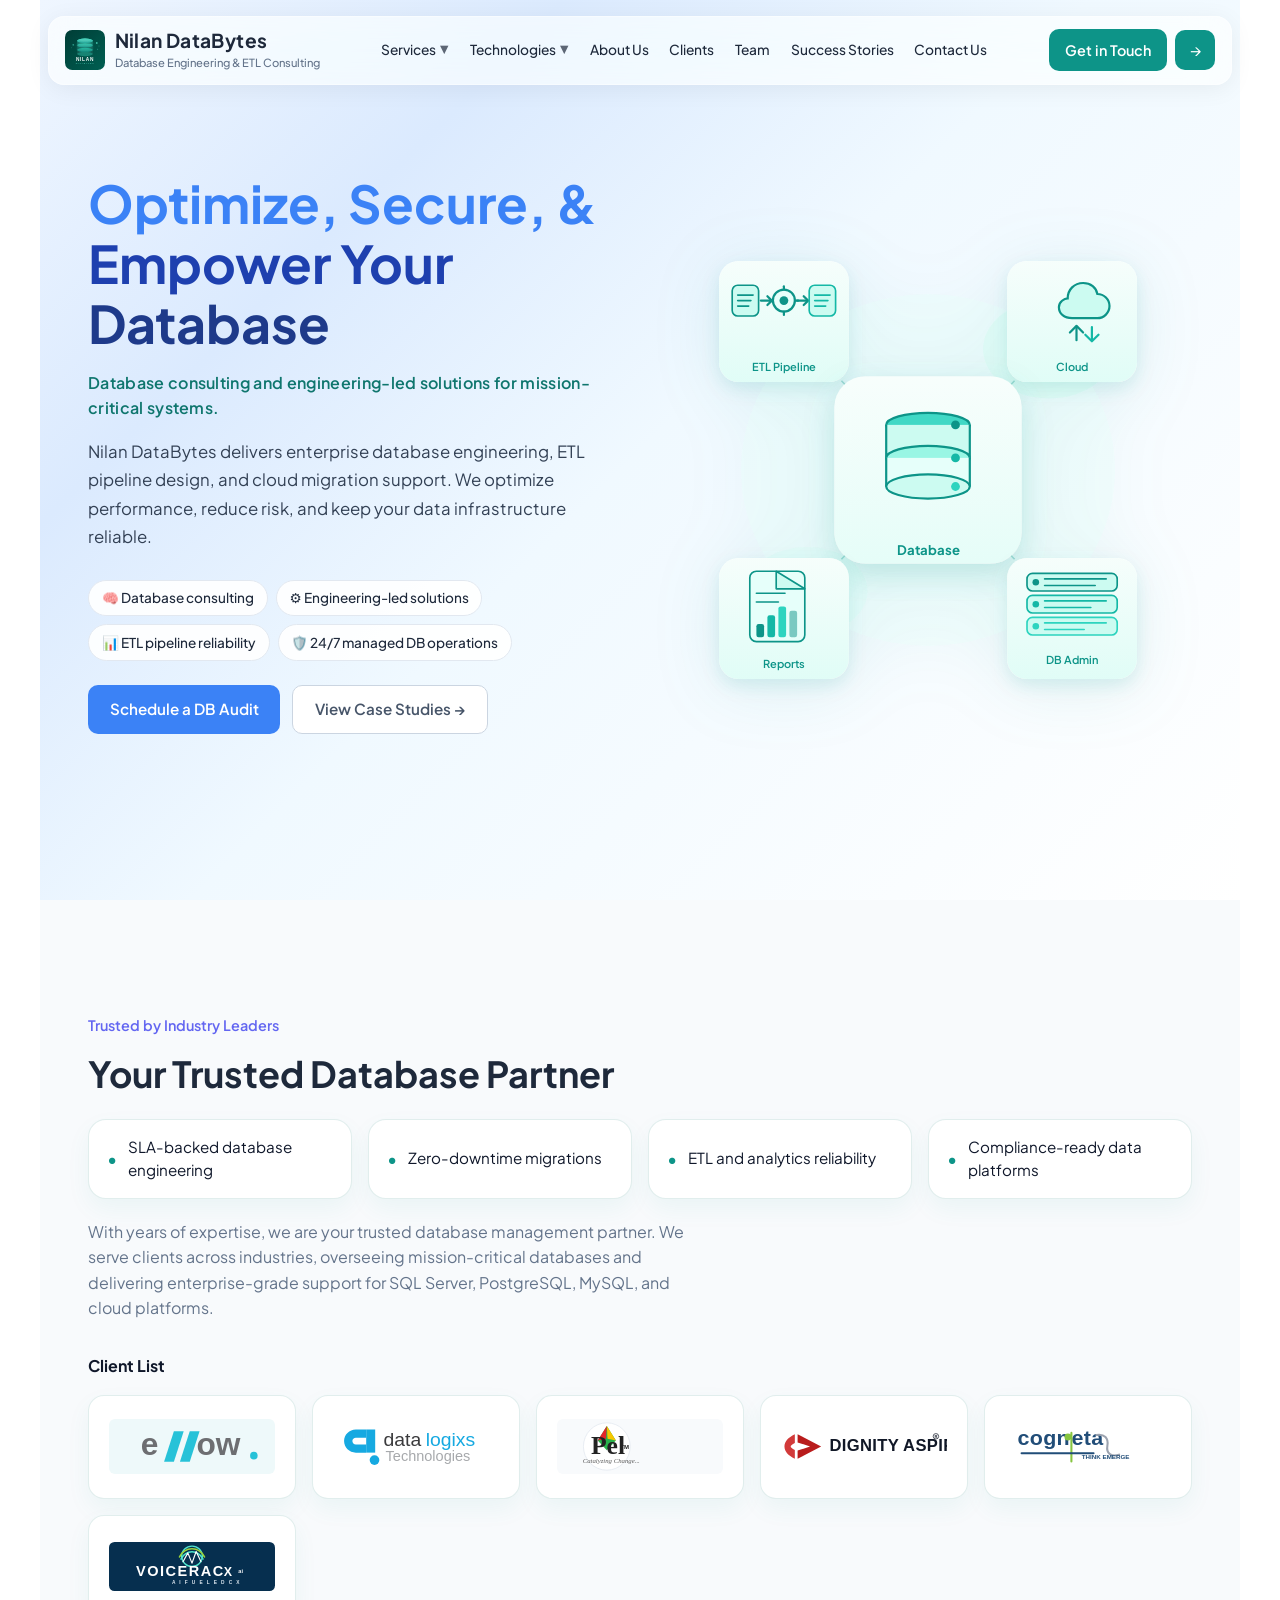
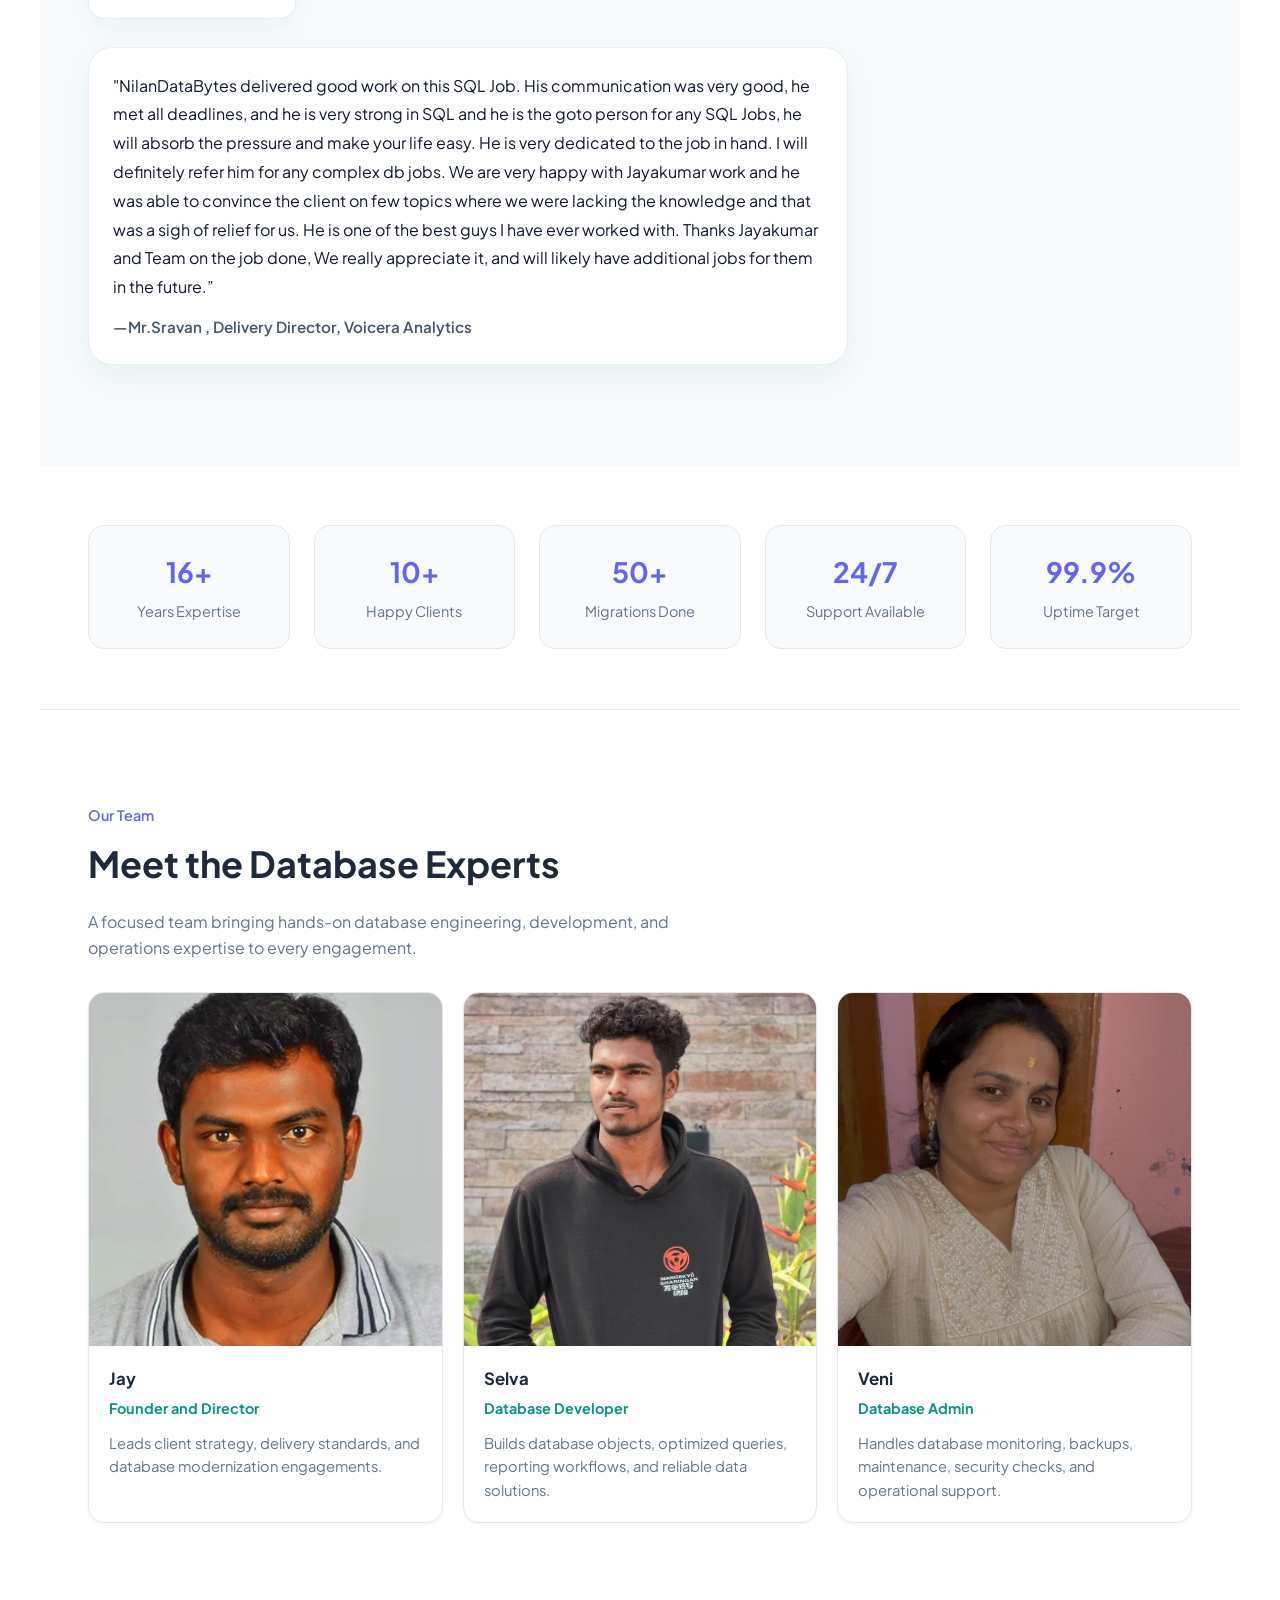
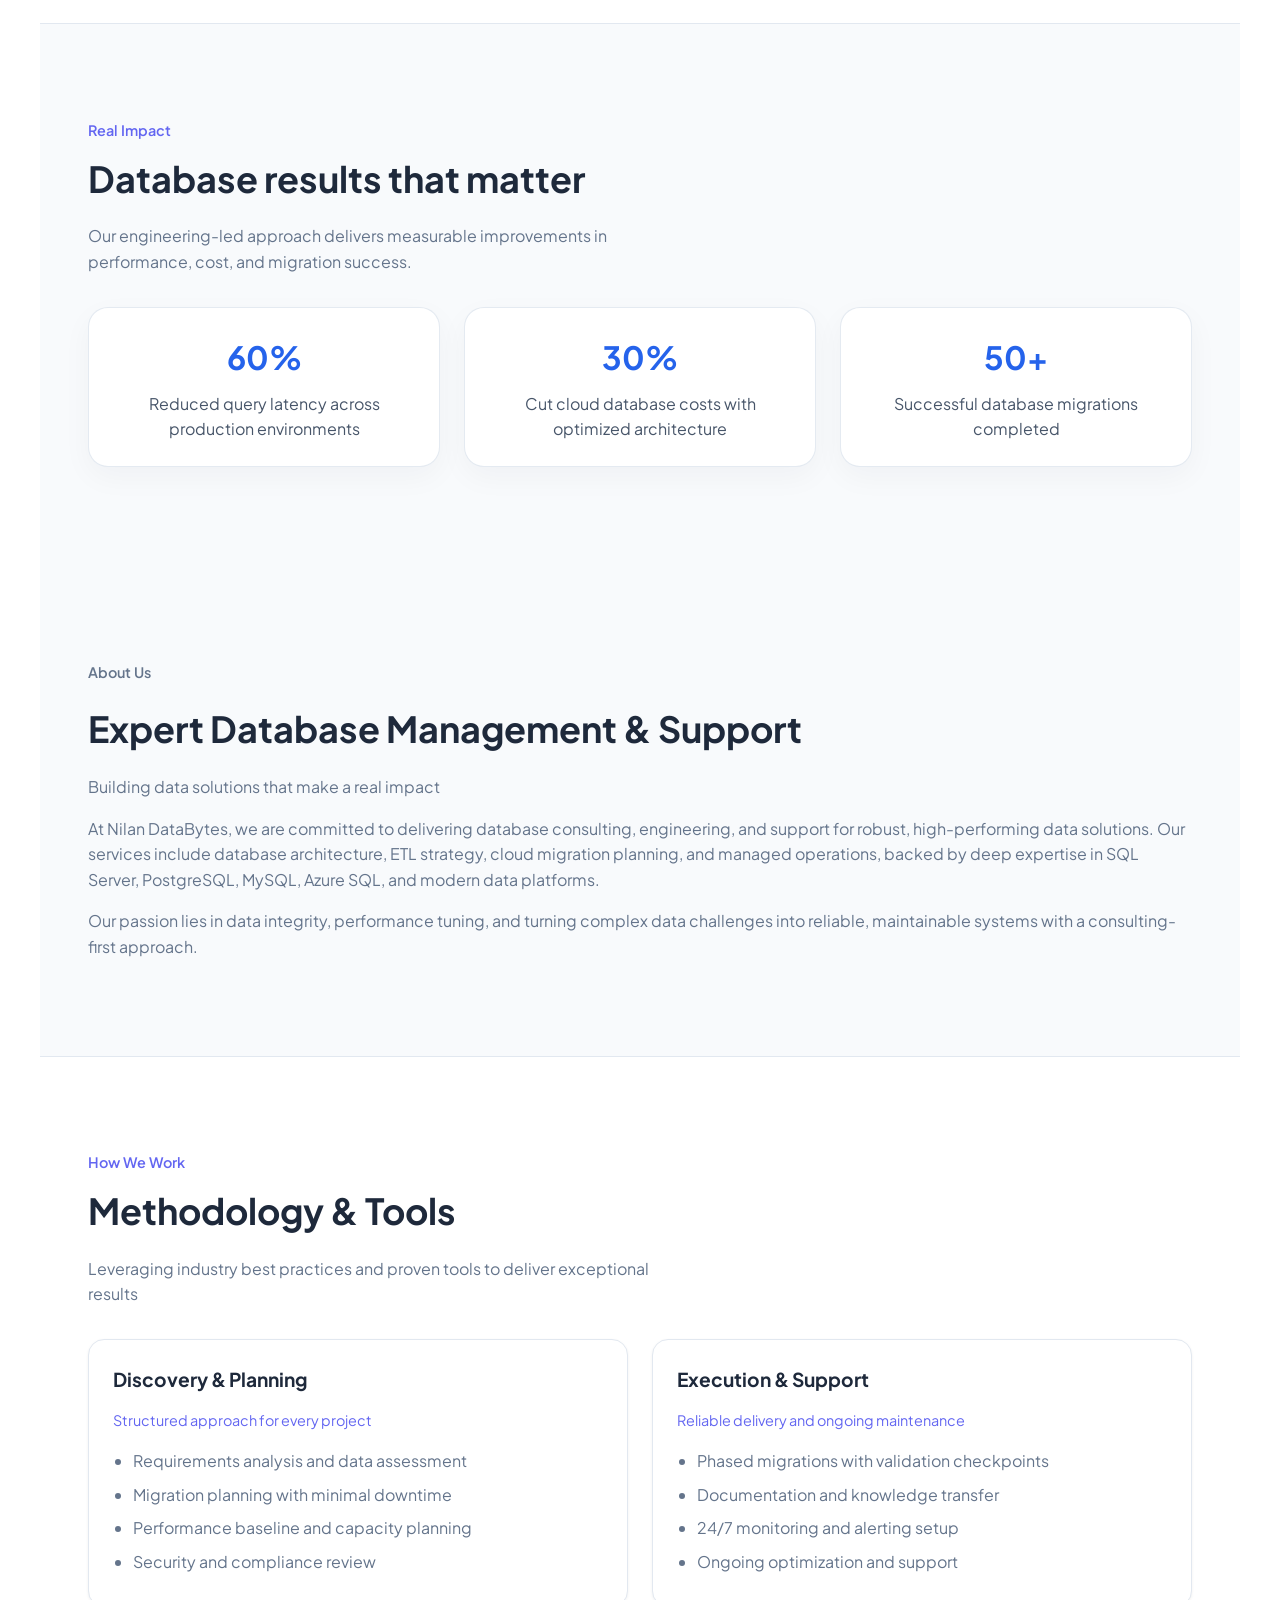
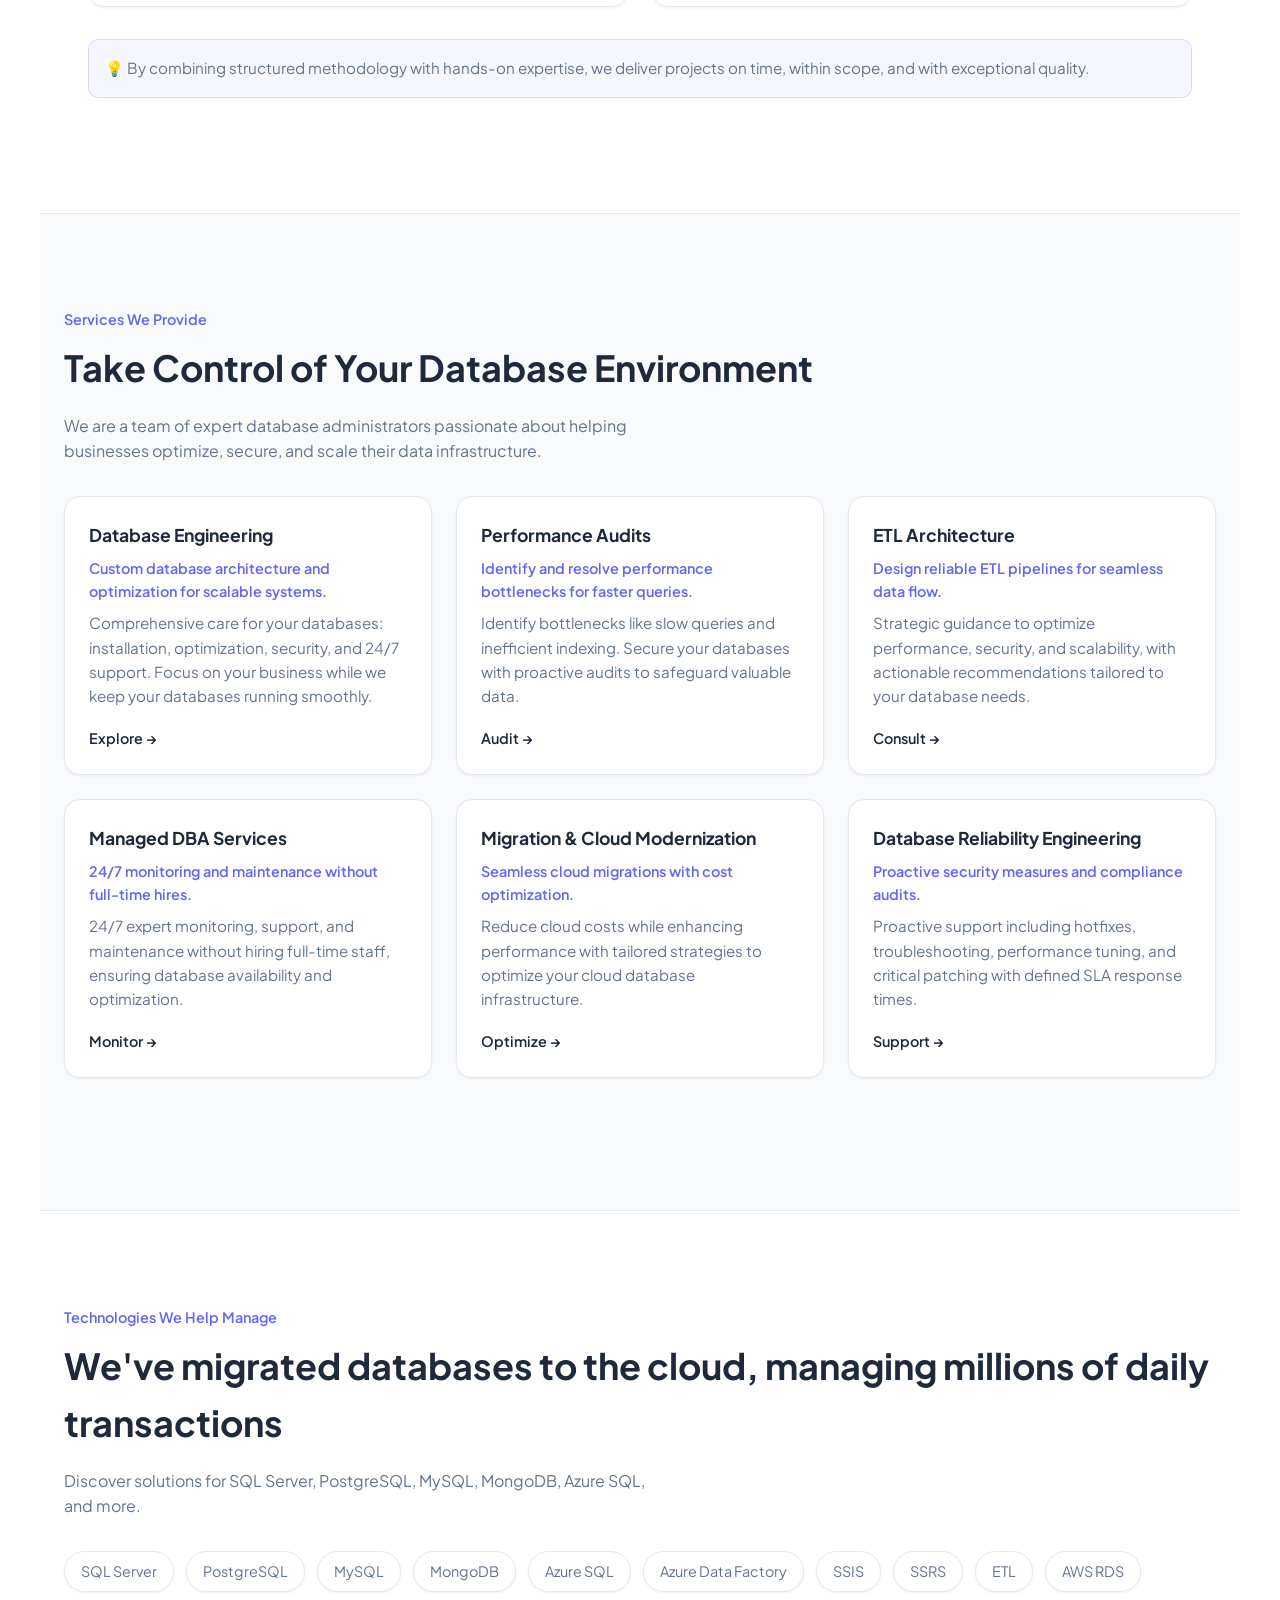
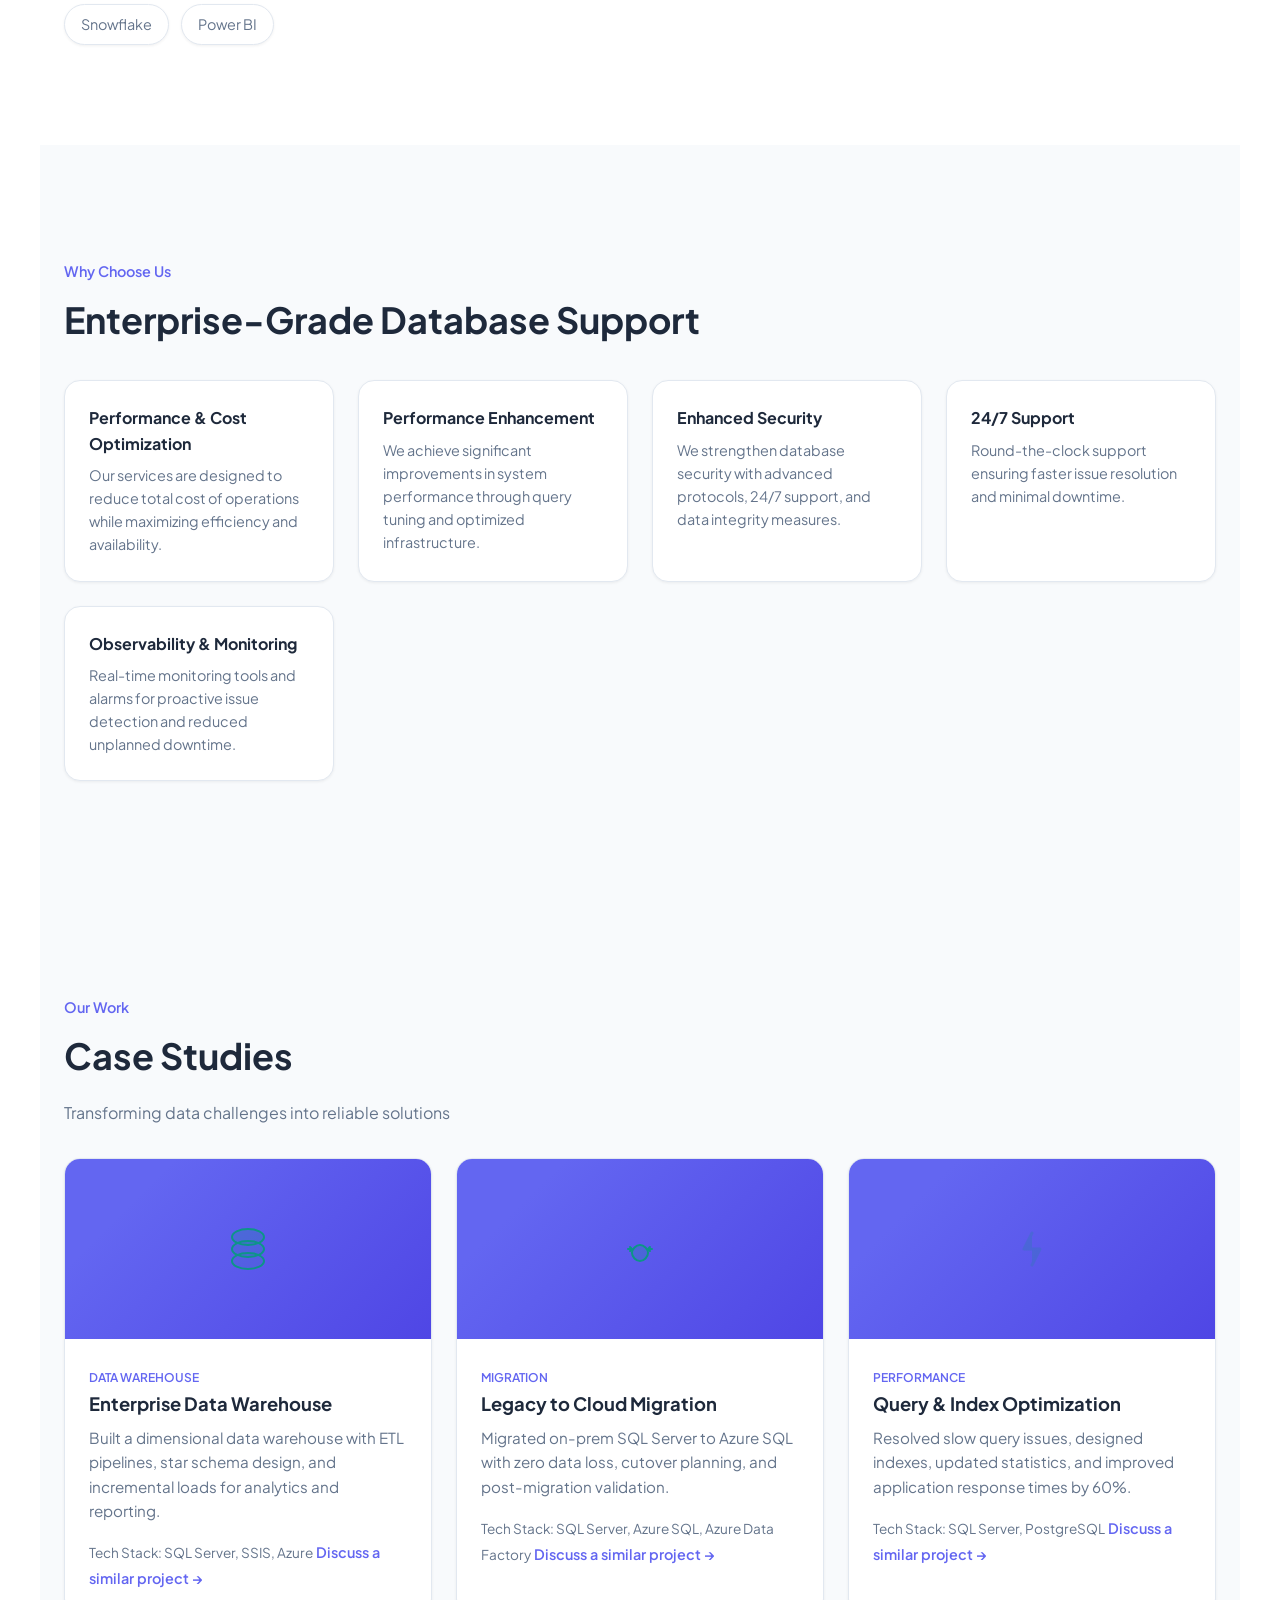
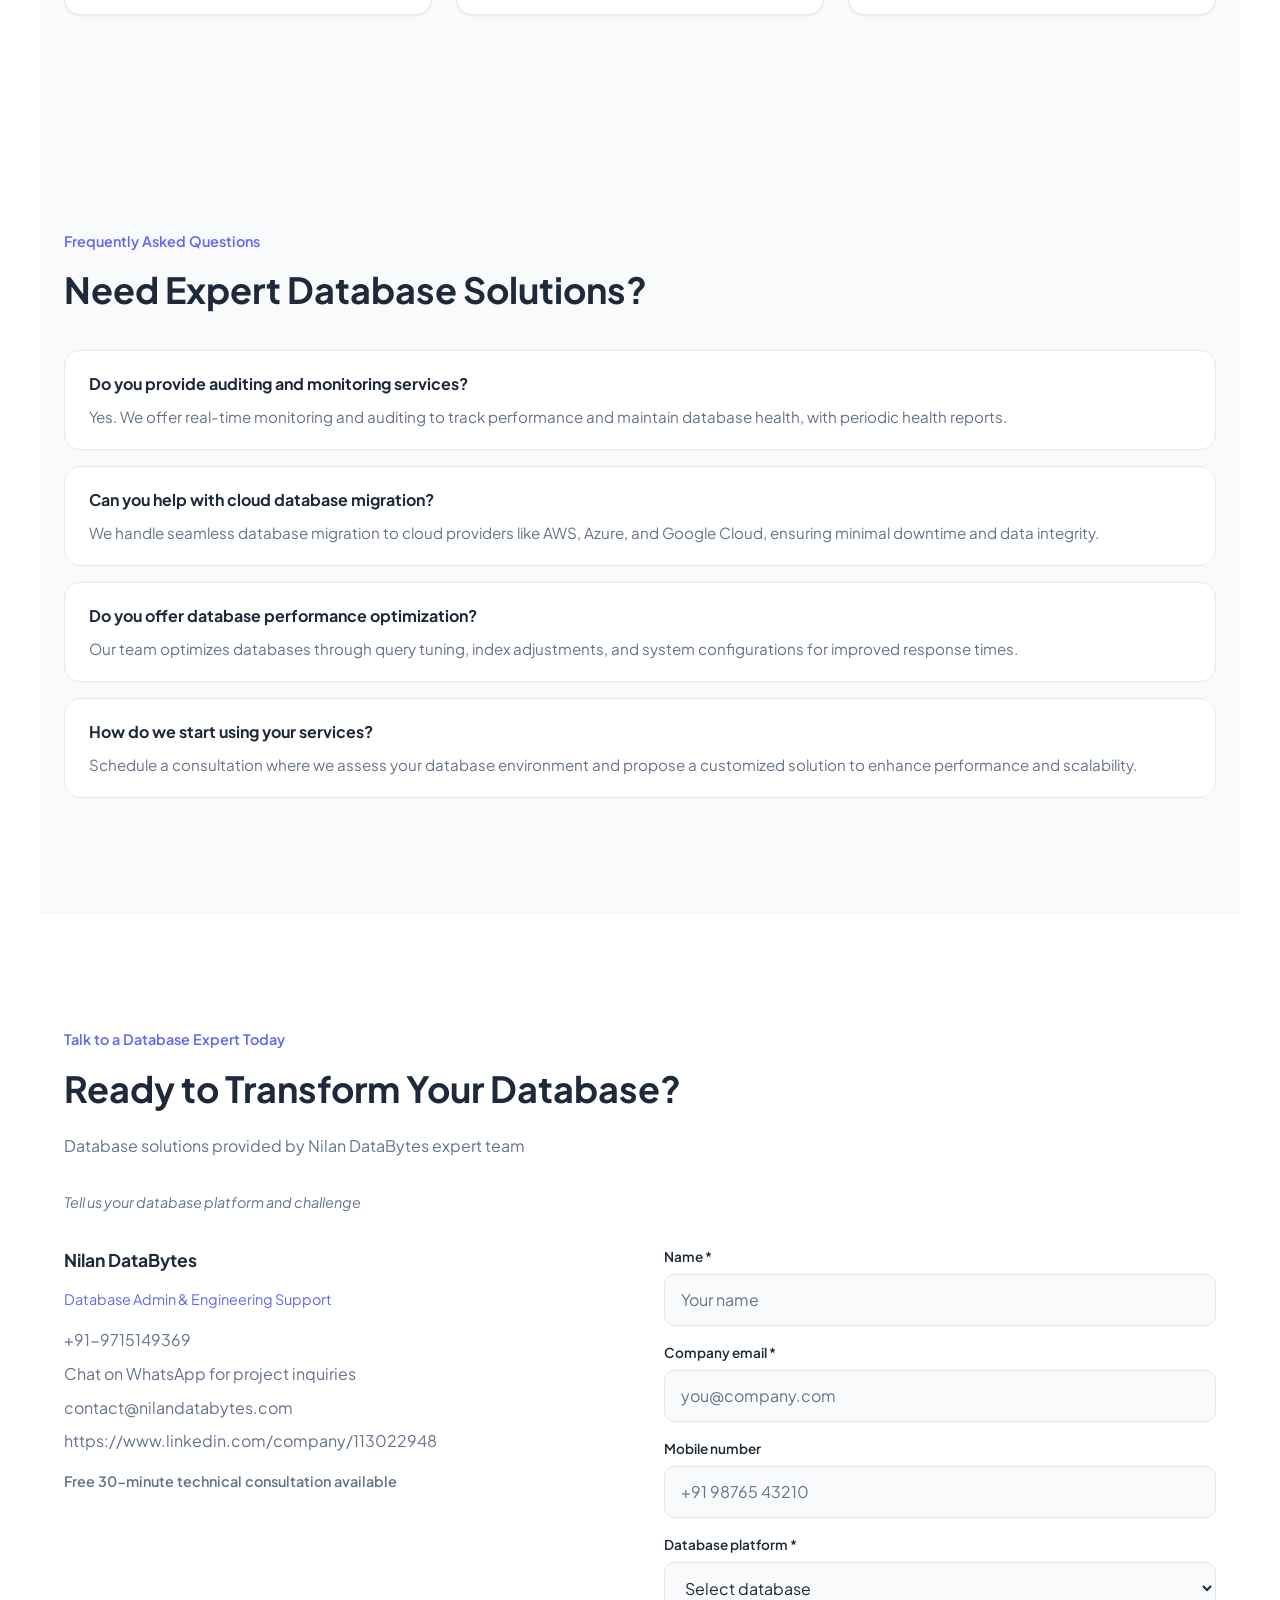
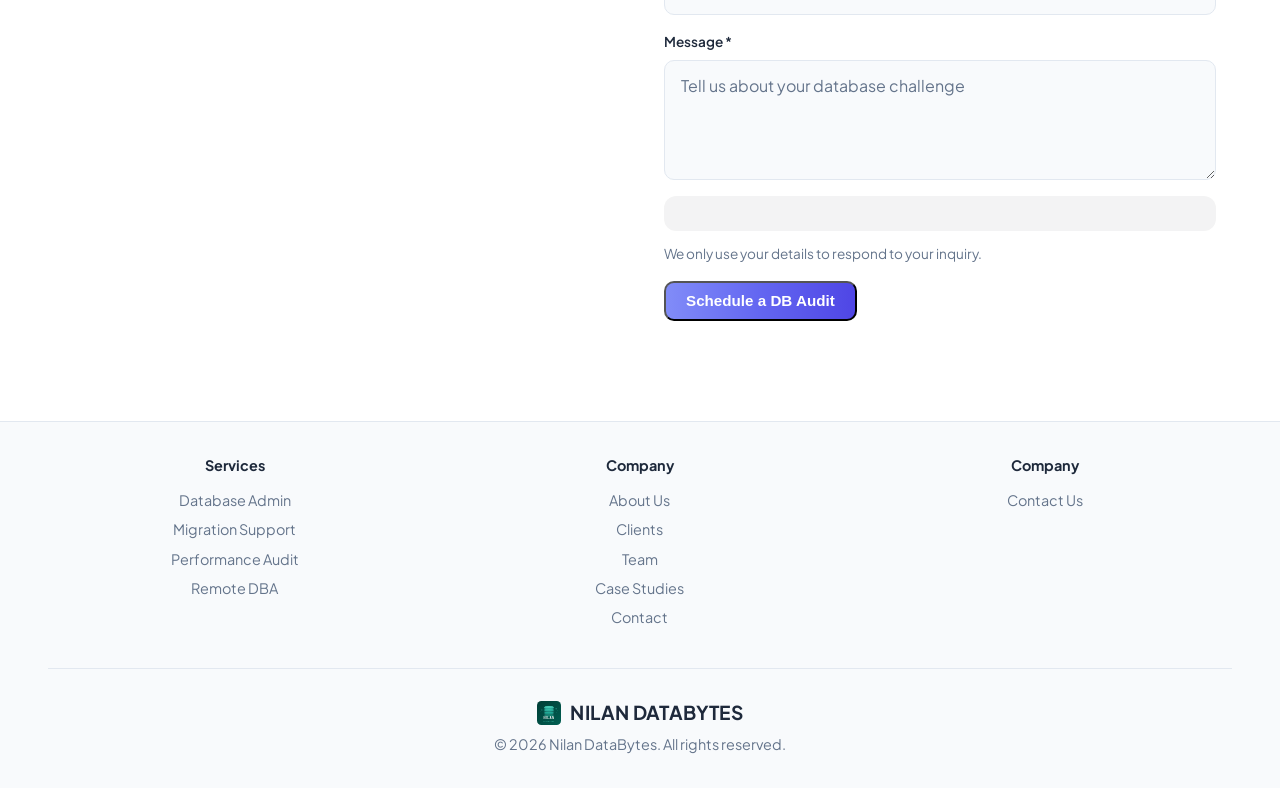
==== commit c9b50d4b: "Added team" ====
--- a/index.html
+++ b/index.html
@@ -1236,8 +1236,8 @@
         </div>
       </div>
       <div class="testimonial-card">
-        <p>“Nilan DataBytes stabilized our data environment, improved query performance, and completed a complex cloud migration on schedule. Their engineering-led approach gave us the confidence to scale safely.”</p>
-        <span>— Head of Data Engineering, Global Retail Platform</span>
+        <p>"NilanDataBytes delivered good work on this SQL Job. His communication was very good, he met all deadlines, and he is very strong in SQL and he is the goto person for any SQL Jobs, he will absorb the pressure and make your life easy. He is very dedicated to the job in hand. I will definitely refer him for any complex db jobs. We are very happy with Jayakumar work and he was able to convince the client on few topics where we were lacking the knowledge and that was a sigh of relief for us. He is one of the best guys I have ever worked with. Thanks Jayakumar and Team on the job done, We really appreciate it, and will likely have additional jobs for them in the future.”</p>
+        <span>—Mr.Sravan , Delivery Director, Voicera Analytics</span>
       </div>
     </div>
   </section>
@@ -1259,7 +1259,7 @@
       <p class="section-desc">A focused team bringing hands-on database engineering, development, and operations expertise to every engagement.</p>
       <div class="team-grid">
         <article class="team-card">
-          <img class="team-photo" src="assets/team/Jay.jpeg" alt="Jay, Founder and Director" />
+          <img class="team-photo" src="assets/team/Jay.jpeg" alt="JayaKumar B, Founder and Architect" />
           <div class="team-content">
             <h3>Jay</h3>
             <p class="team-role">Founder and Director</p>
@@ -1267,7 +1267,7 @@
           </div>
         </article>
         <article class="team-card">
-          <img class="team-photo" src="assets/team/Selva.jpeg" alt="Selva, Database Developer" />
+          <img class="team-photo" src="assets/team/Selva.jpeg" alt="SelvaKumar, Database Developer" />
           <div class="team-content">
             <h3>Selva</h3>
             <p class="team-role">Database Developer</p>
@@ -1275,7 +1275,7 @@
           </div>
         </article>
         <article class="team-card">
-          <img class="team-photo" src="assets/team/Veni.jpeg" alt="Veni, Database Admin" />
+          <img class="team-photo" src="assets/team/Veni.jpeg" alt="KrishnaVeni, Database Admin" />
           <div class="team-content">
             <h3>Veni</h3>
             <p class="team-role">Database Admin</p>
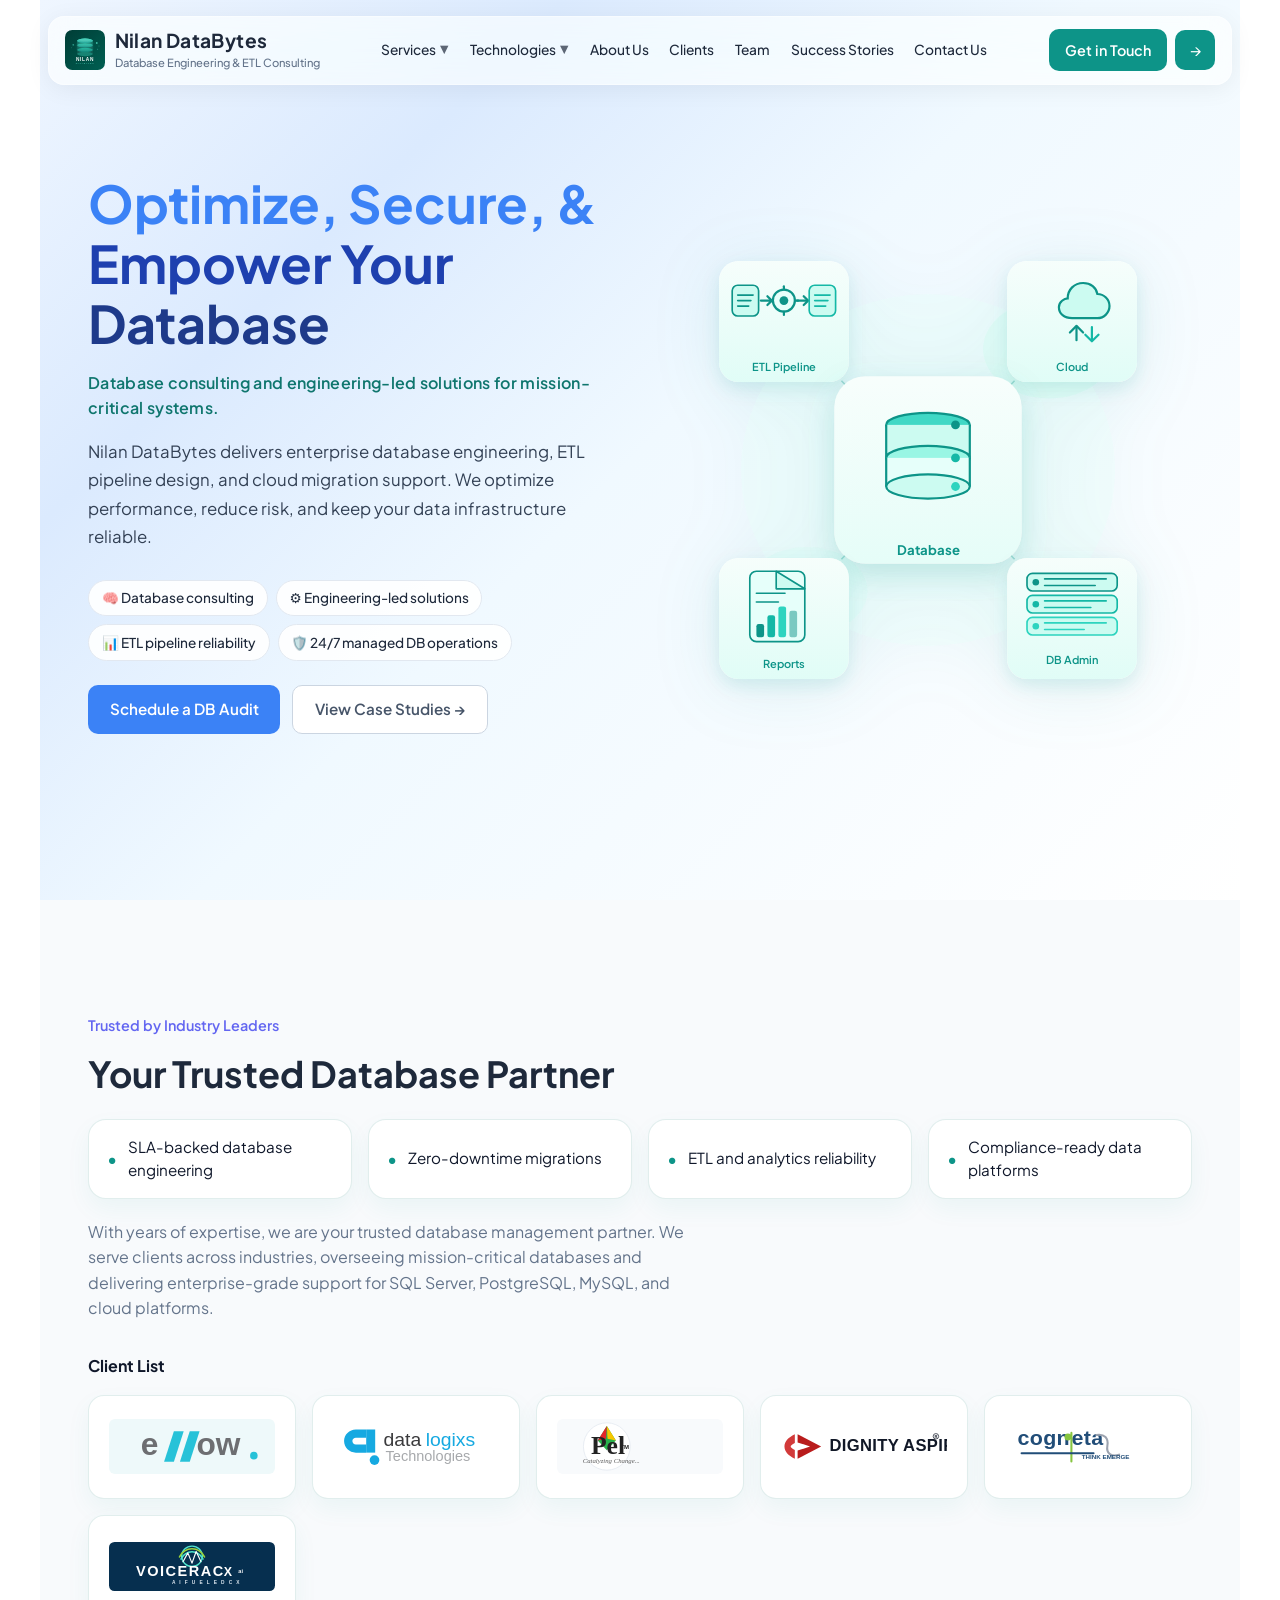
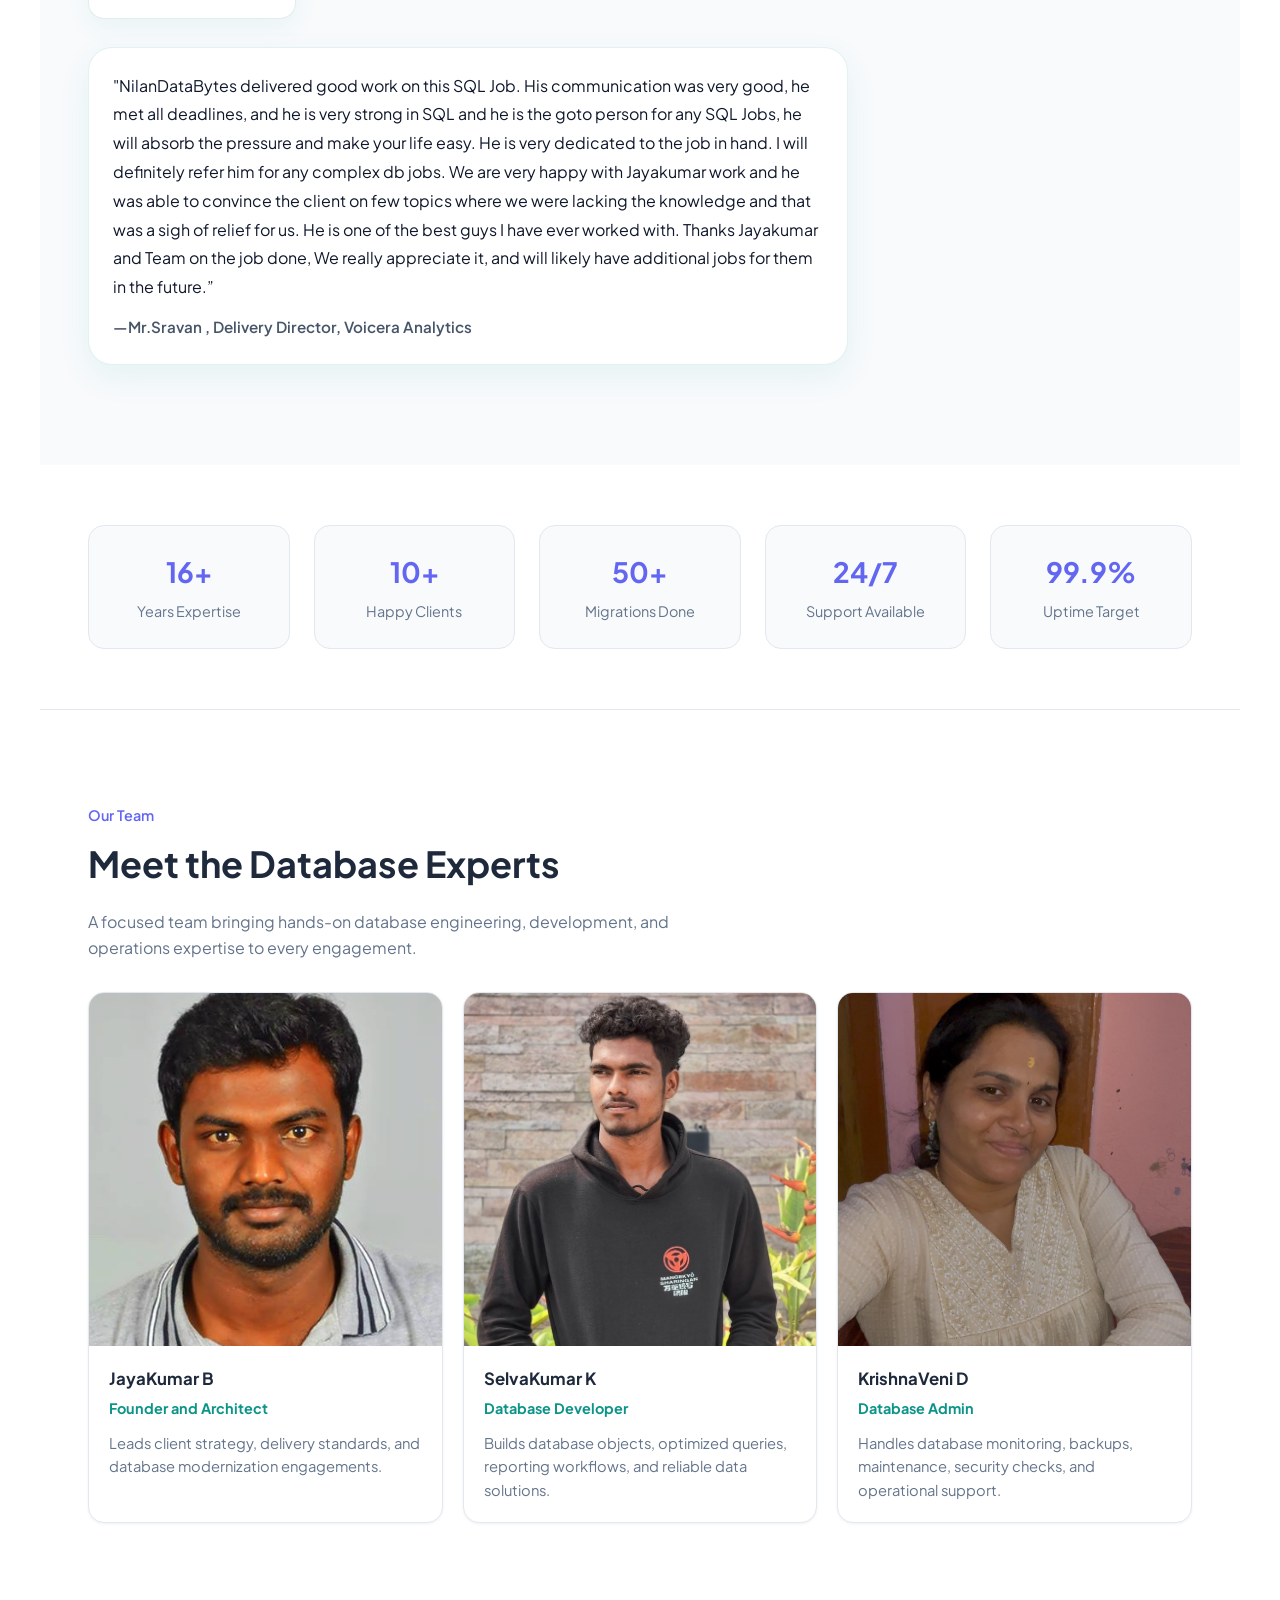
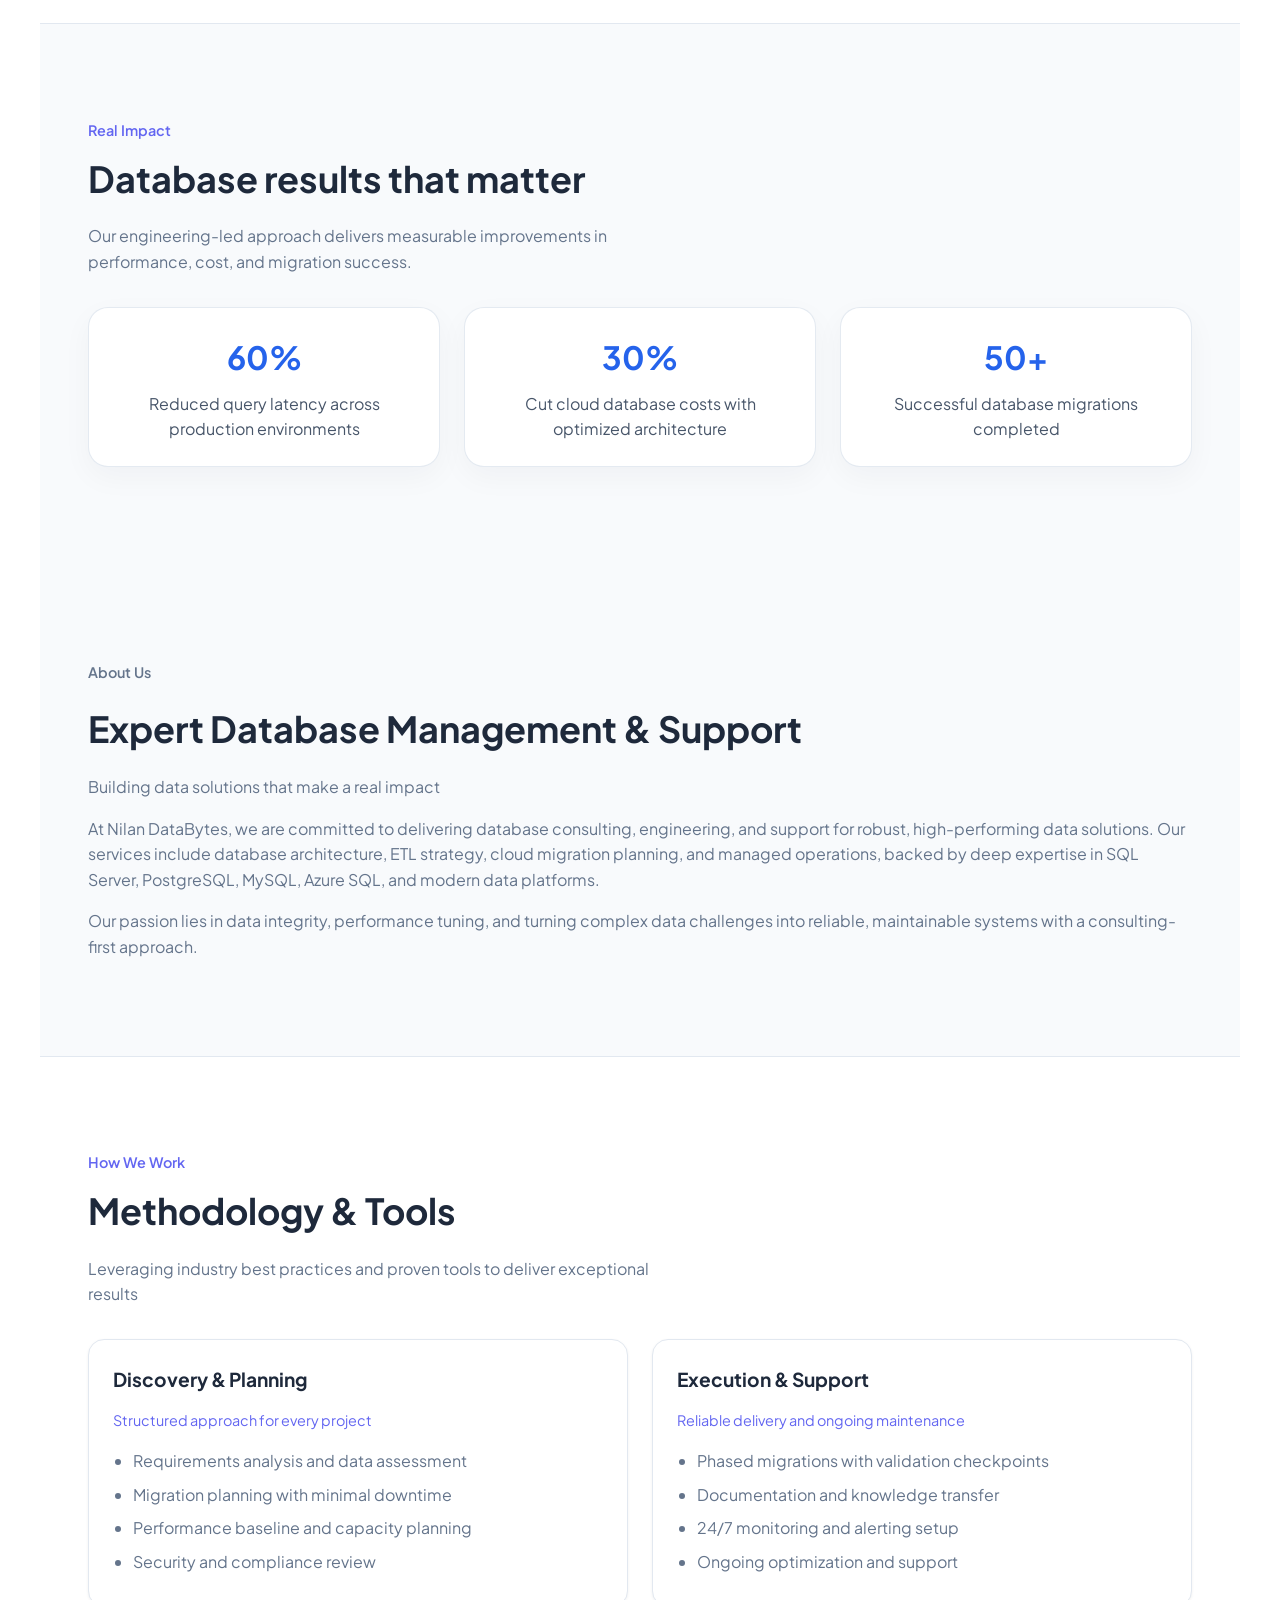
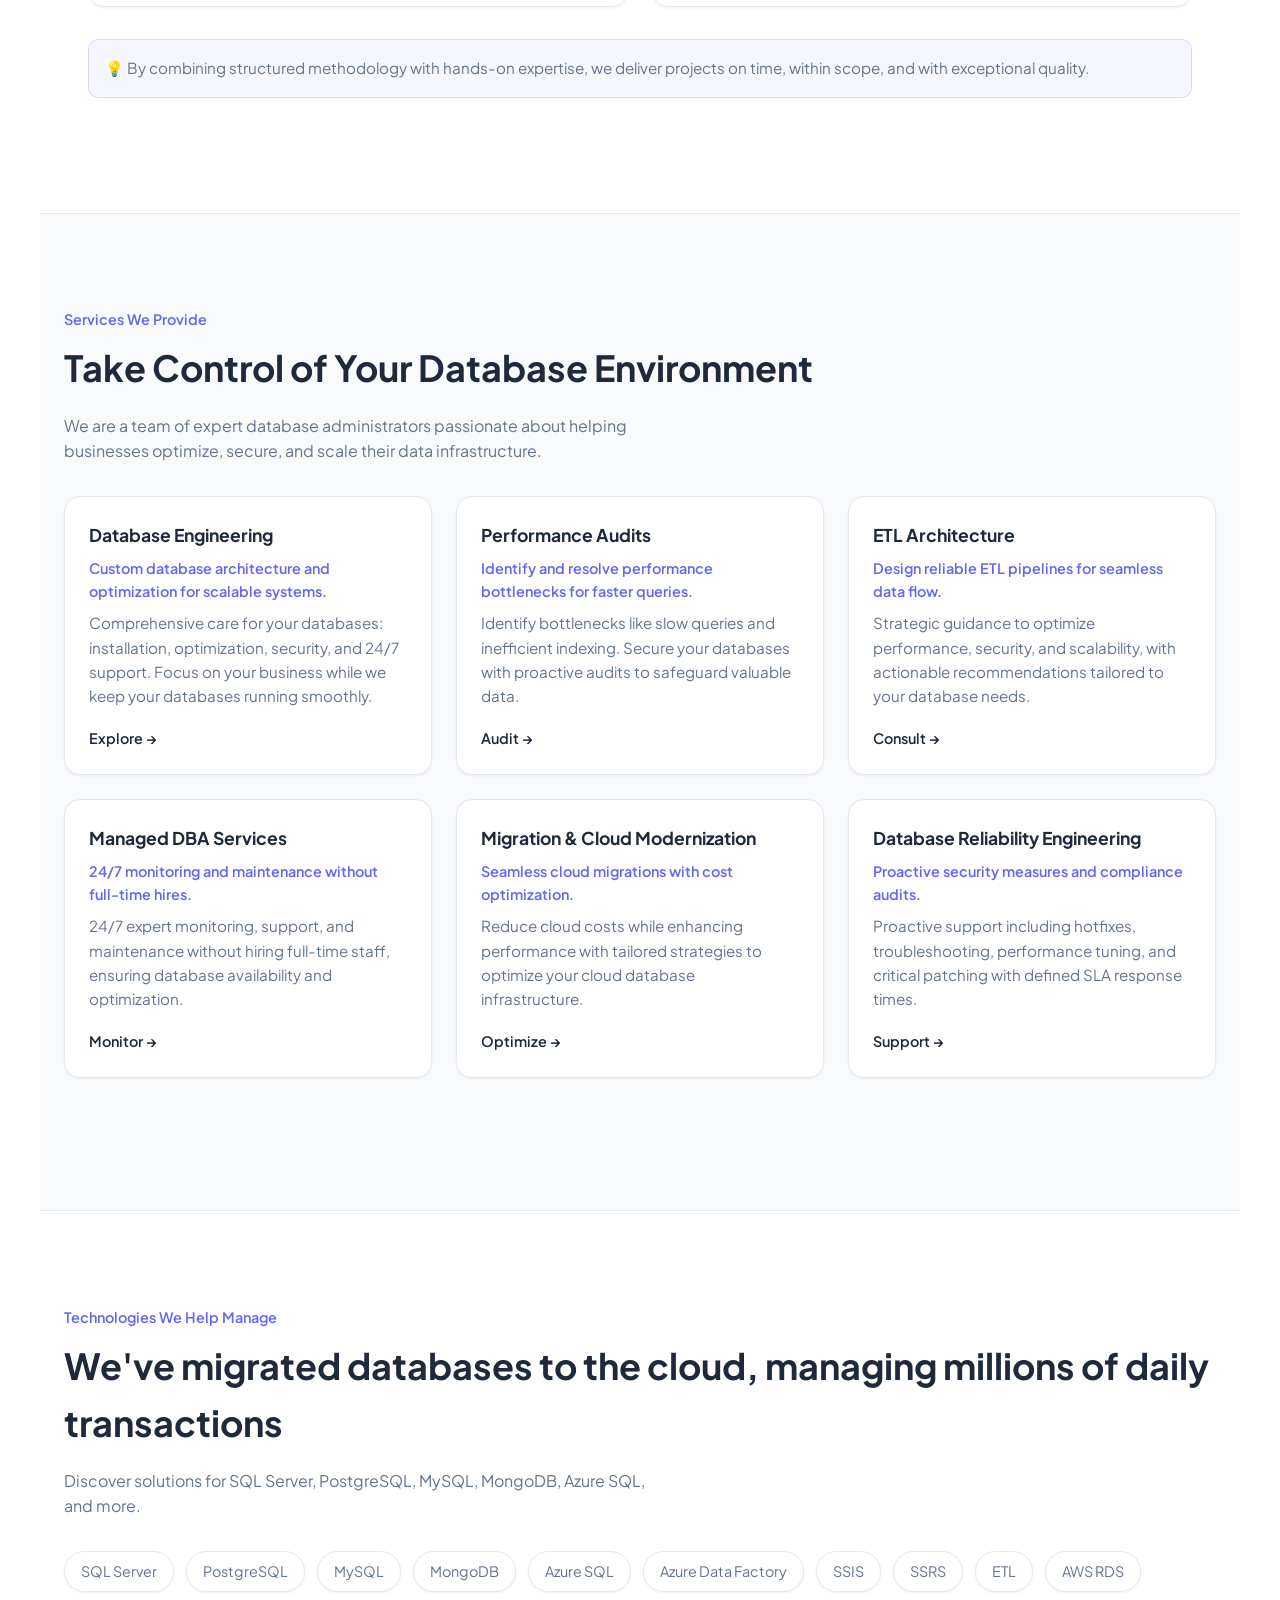
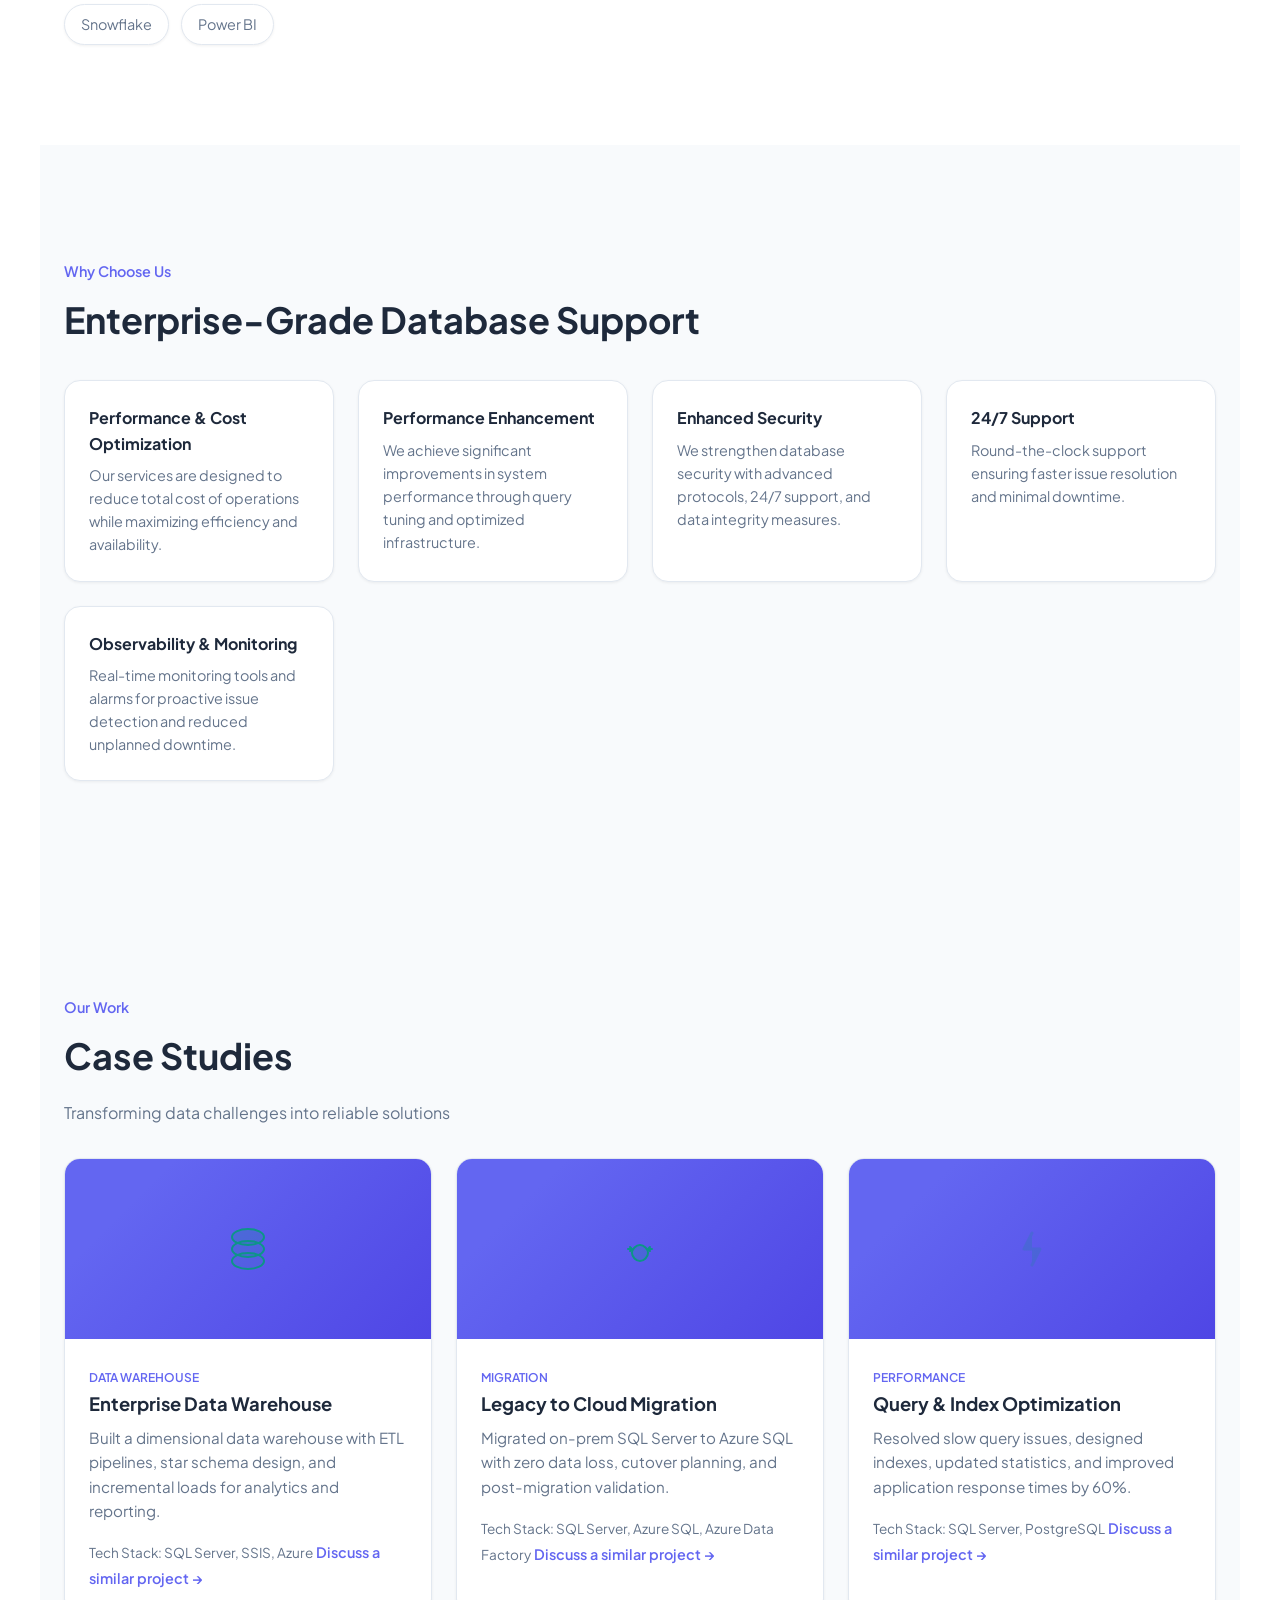
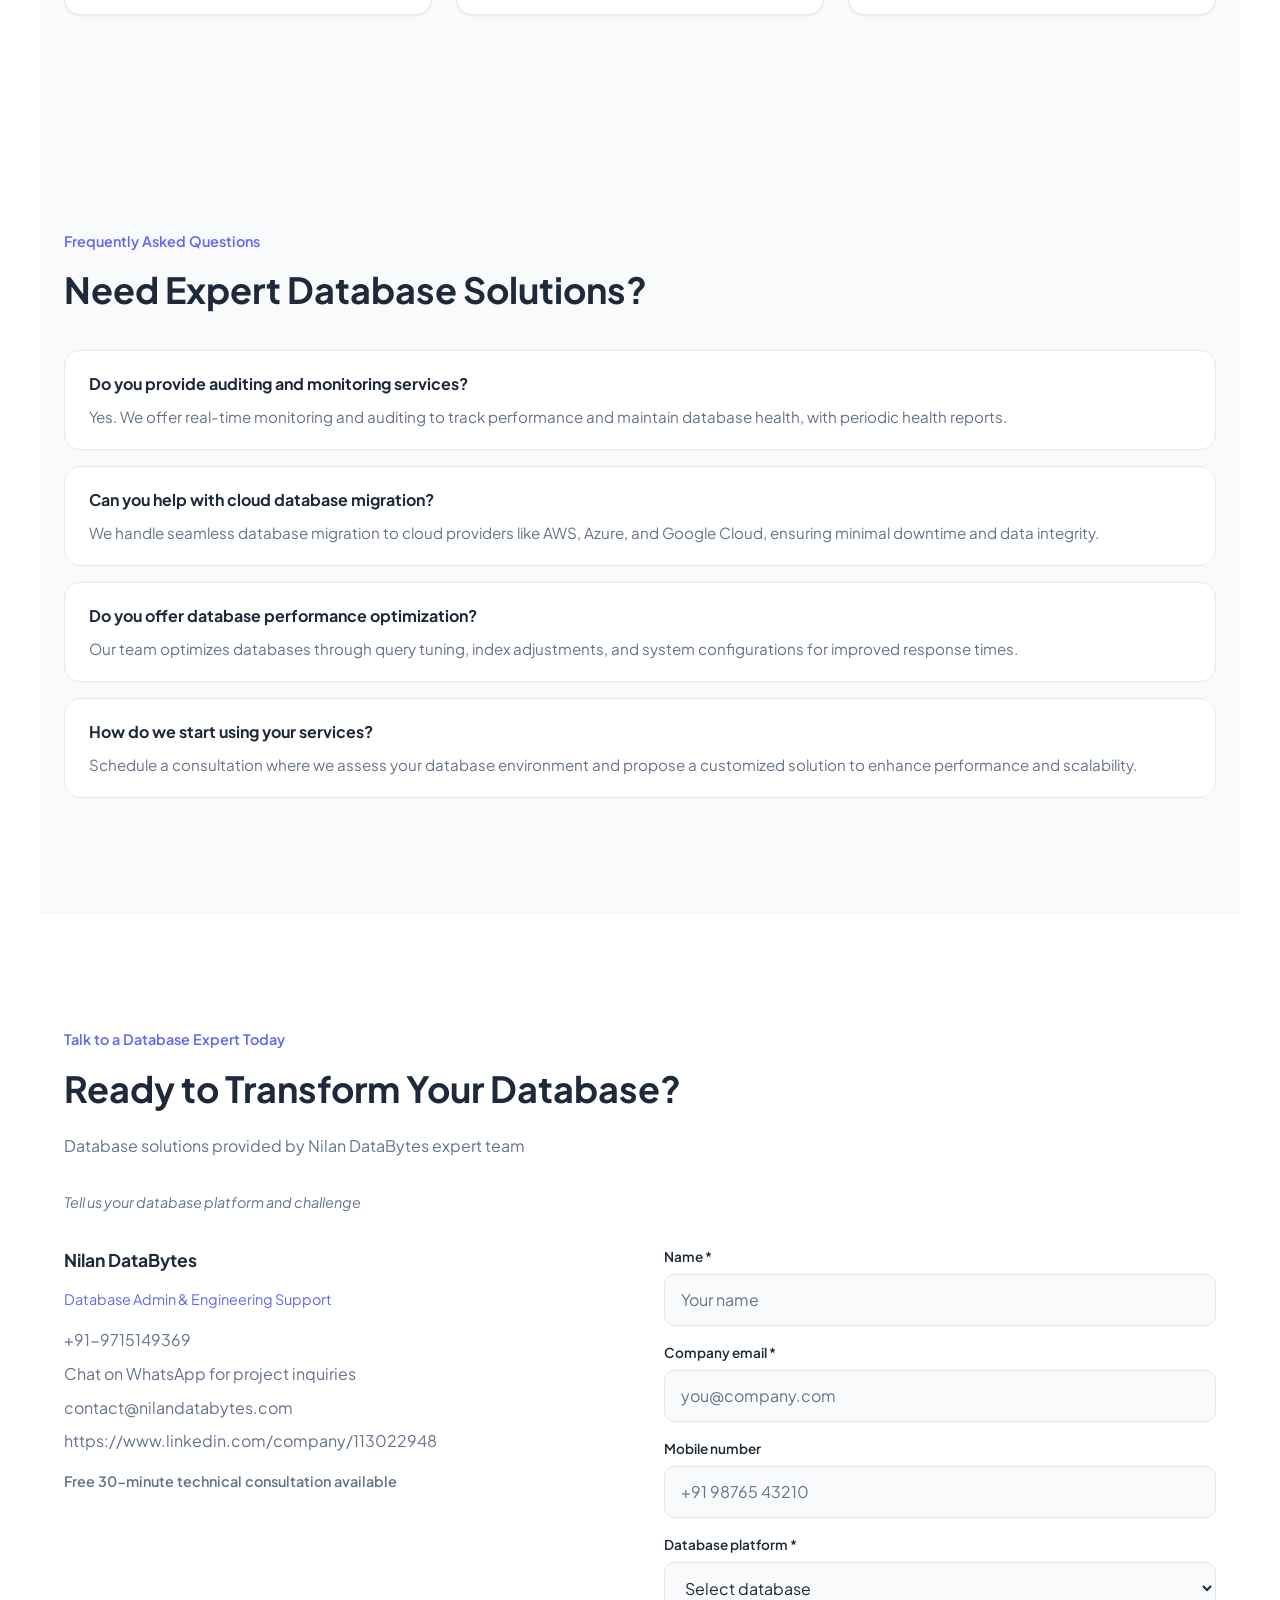
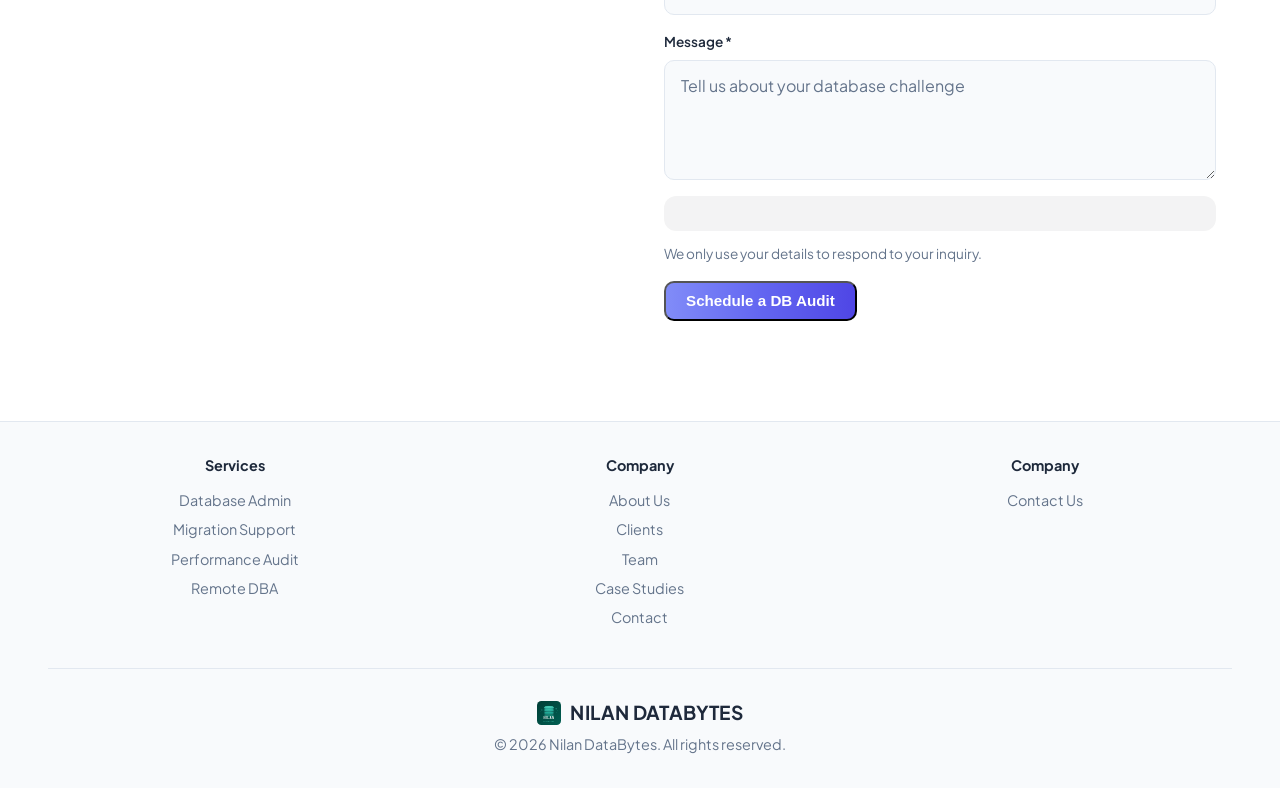
==== commit 94ad9afa: "LATEST CHANGES" ====
--- a/index.html
+++ b/index.html
@@ -1261,15 +1261,15 @@
         <article class="team-card">
           <img class="team-photo" src="assets/team/Jay.jpeg" alt="JayaKumar B, Founder and Architect" />
           <div class="team-content">
-            <h3>Jay</h3>
-            <p class="team-role">Founder and Director</p>
+            <h3>JayaKumar B</h3>
+            <p class="team-role">Founder and Architect</p>
             <p>Leads client strategy, delivery standards, and database modernization engagements.</p>
           </div>
         </article>
         <article class="team-card">
           <img class="team-photo" src="assets/team/Selva.jpeg" alt="SelvaKumar, Database Developer" />
           <div class="team-content">
-            <h3>Selva</h3>
+            <h3>SelvaKumar K</h3>
             <p class="team-role">Database Developer</p>
             <p>Builds database objects, optimized queries, reporting workflows, and reliable data solutions.</p>
           </div>
@@ -1277,7 +1277,7 @@
         <article class="team-card">
           <img class="team-photo" src="assets/team/Veni.jpeg" alt="KrishnaVeni, Database Admin" />
           <div class="team-content">
-            <h3>Veni</h3>
+            <h3>KrishnaVeni D</h3>
             <p class="team-role">Database Admin</p>
             <p>Handles database monitoring, backups, maintenance, security checks, and operational support.</p>
           </div>
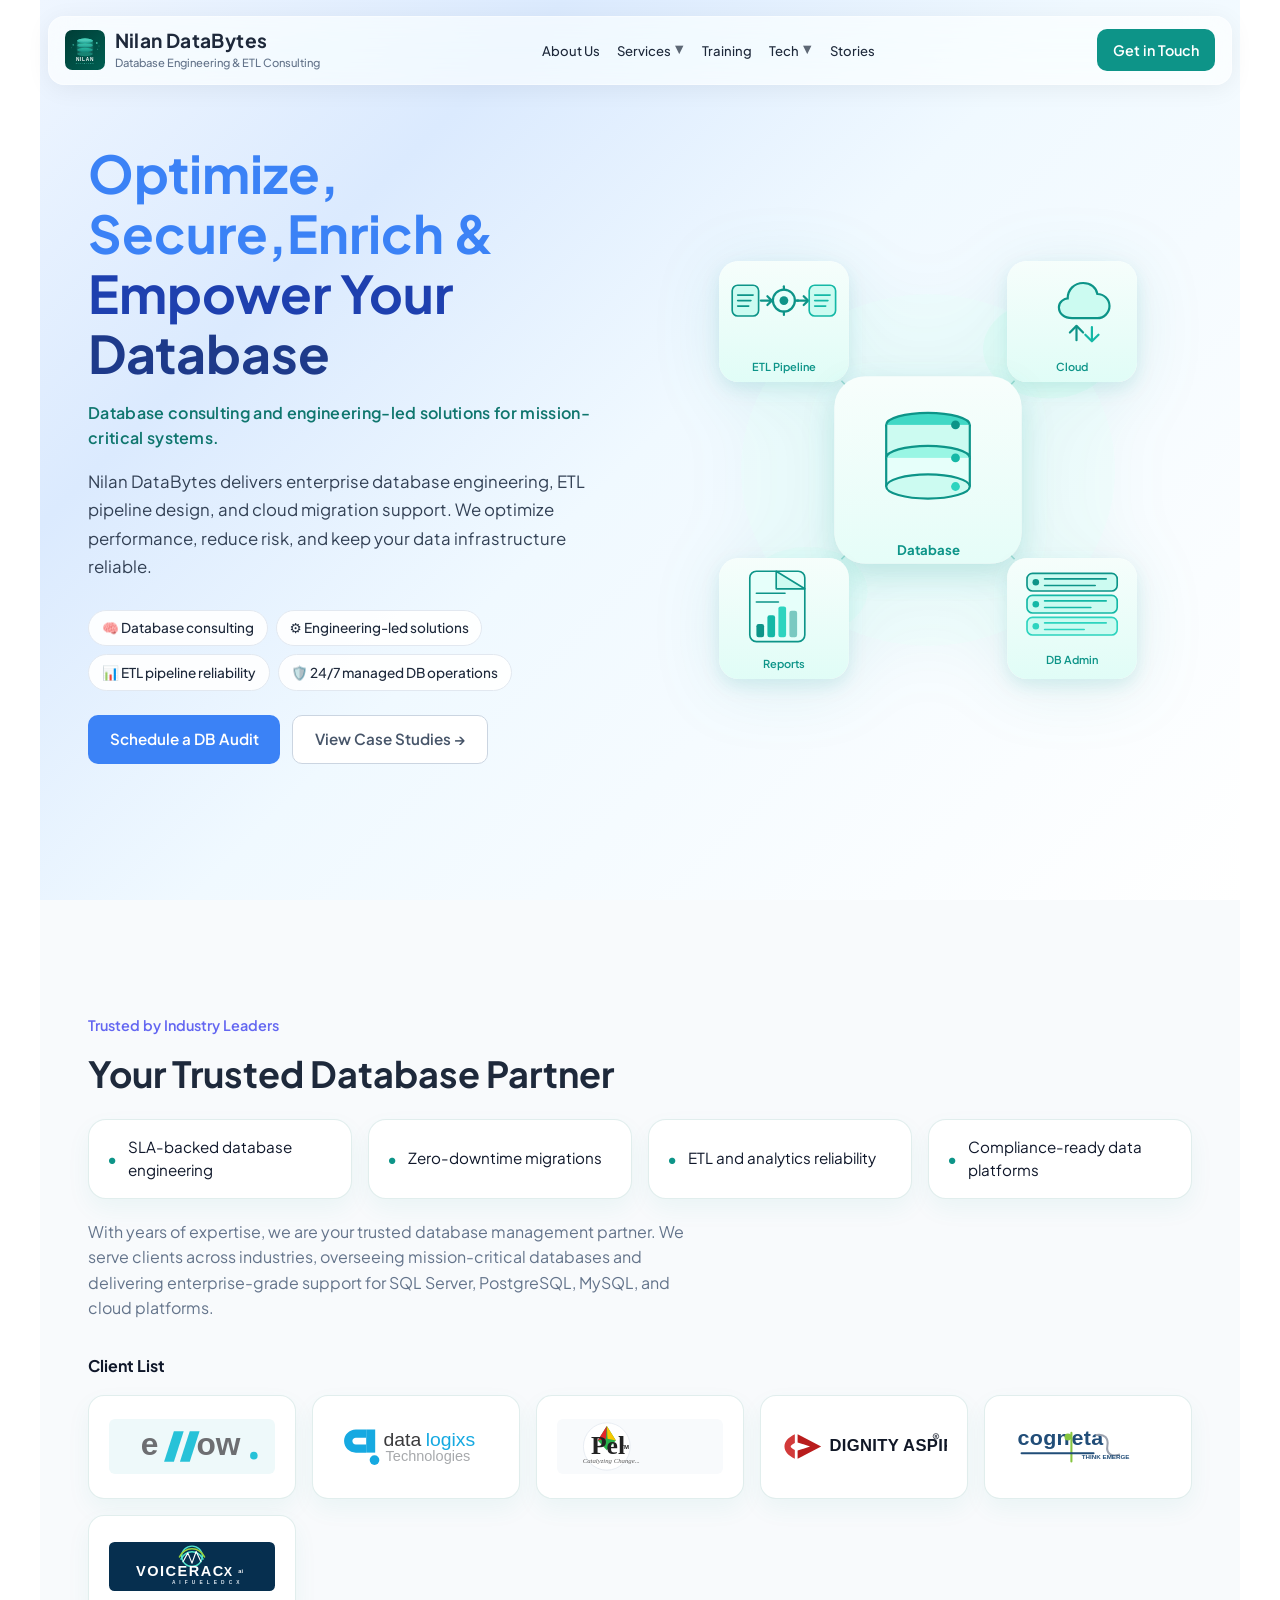
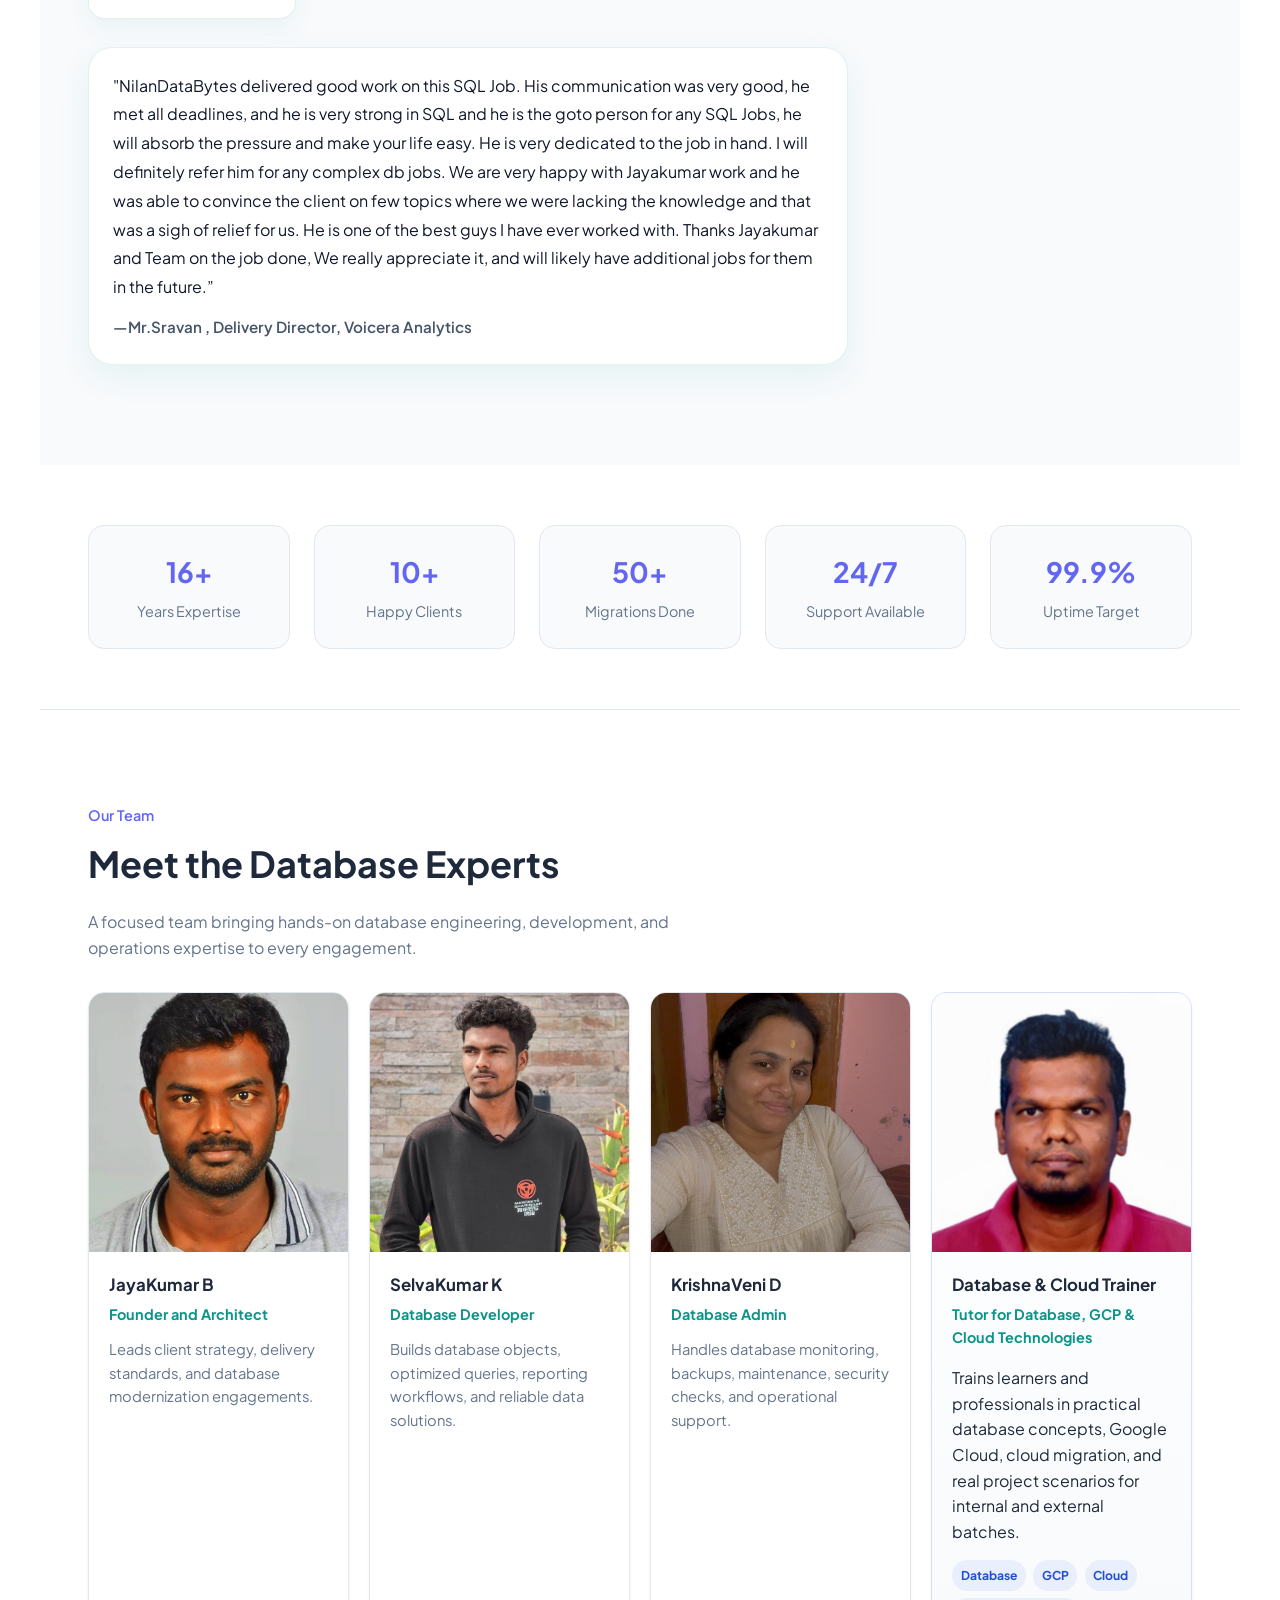
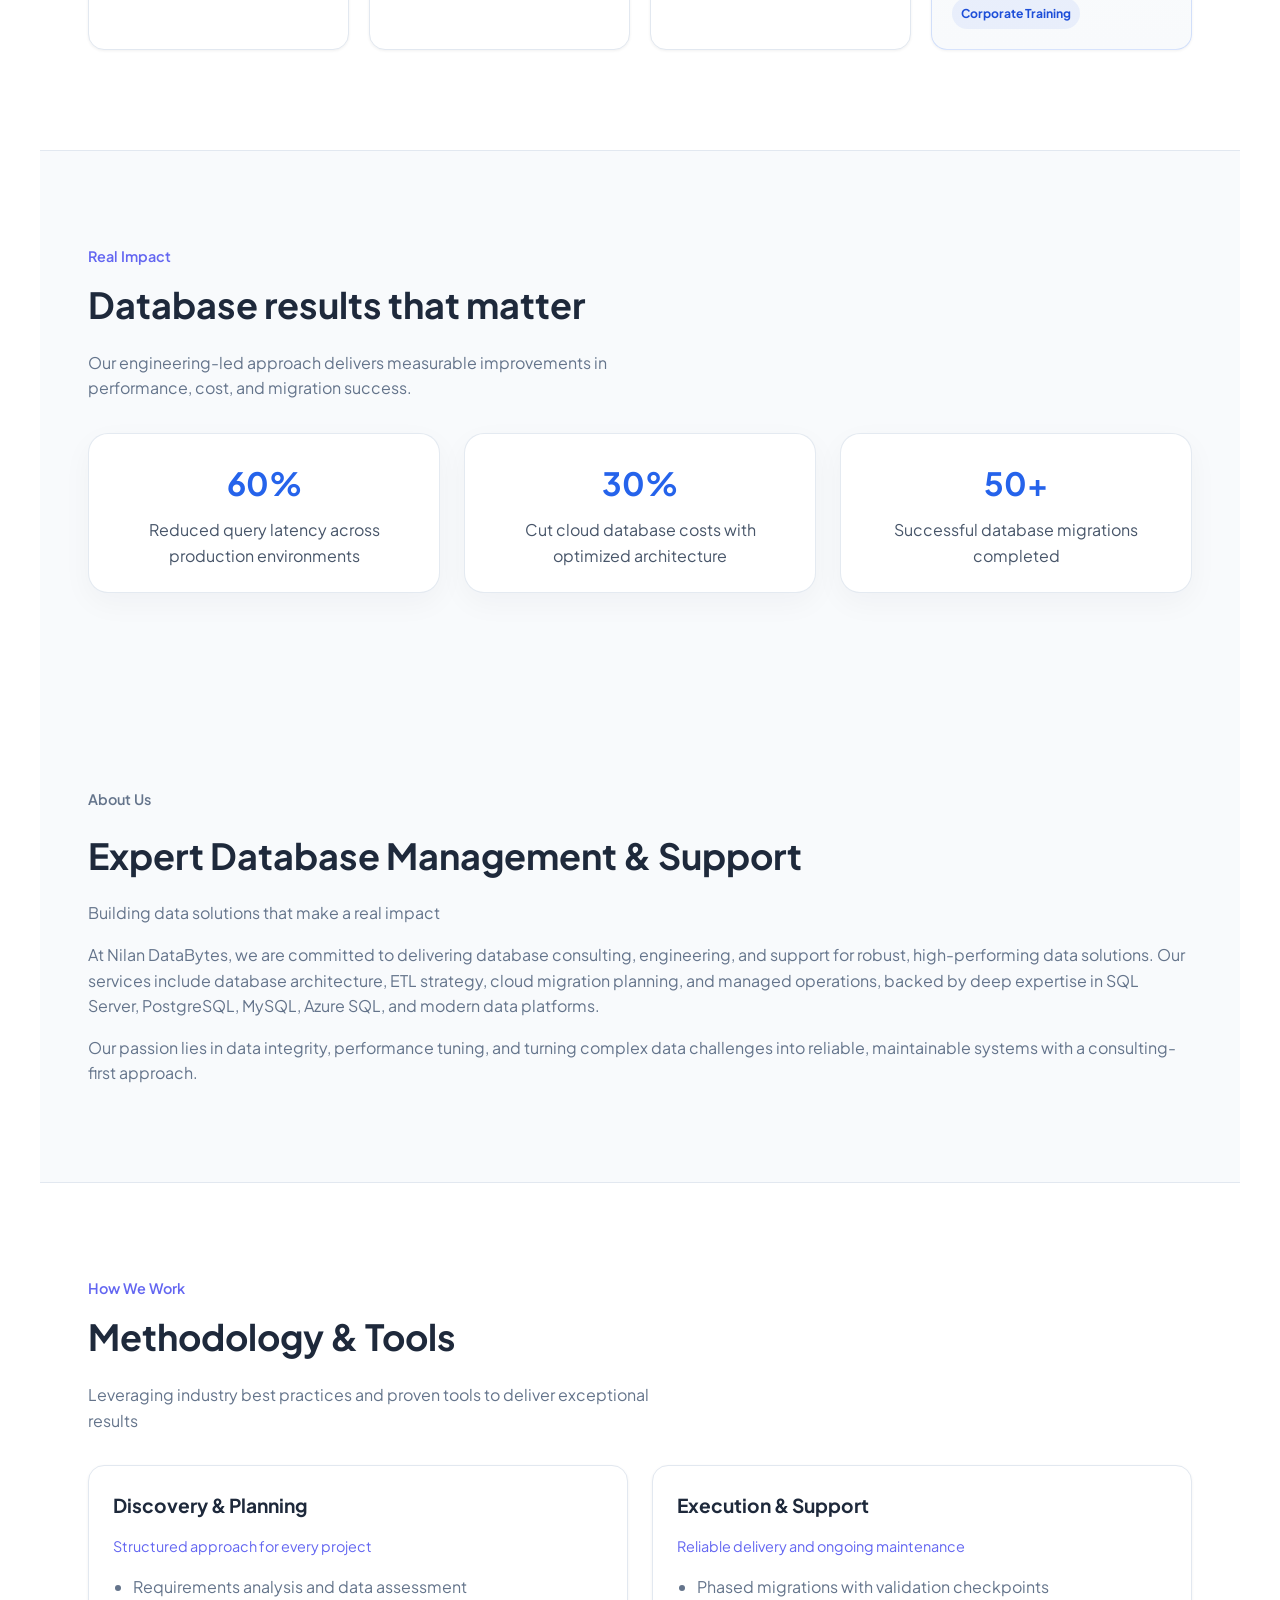
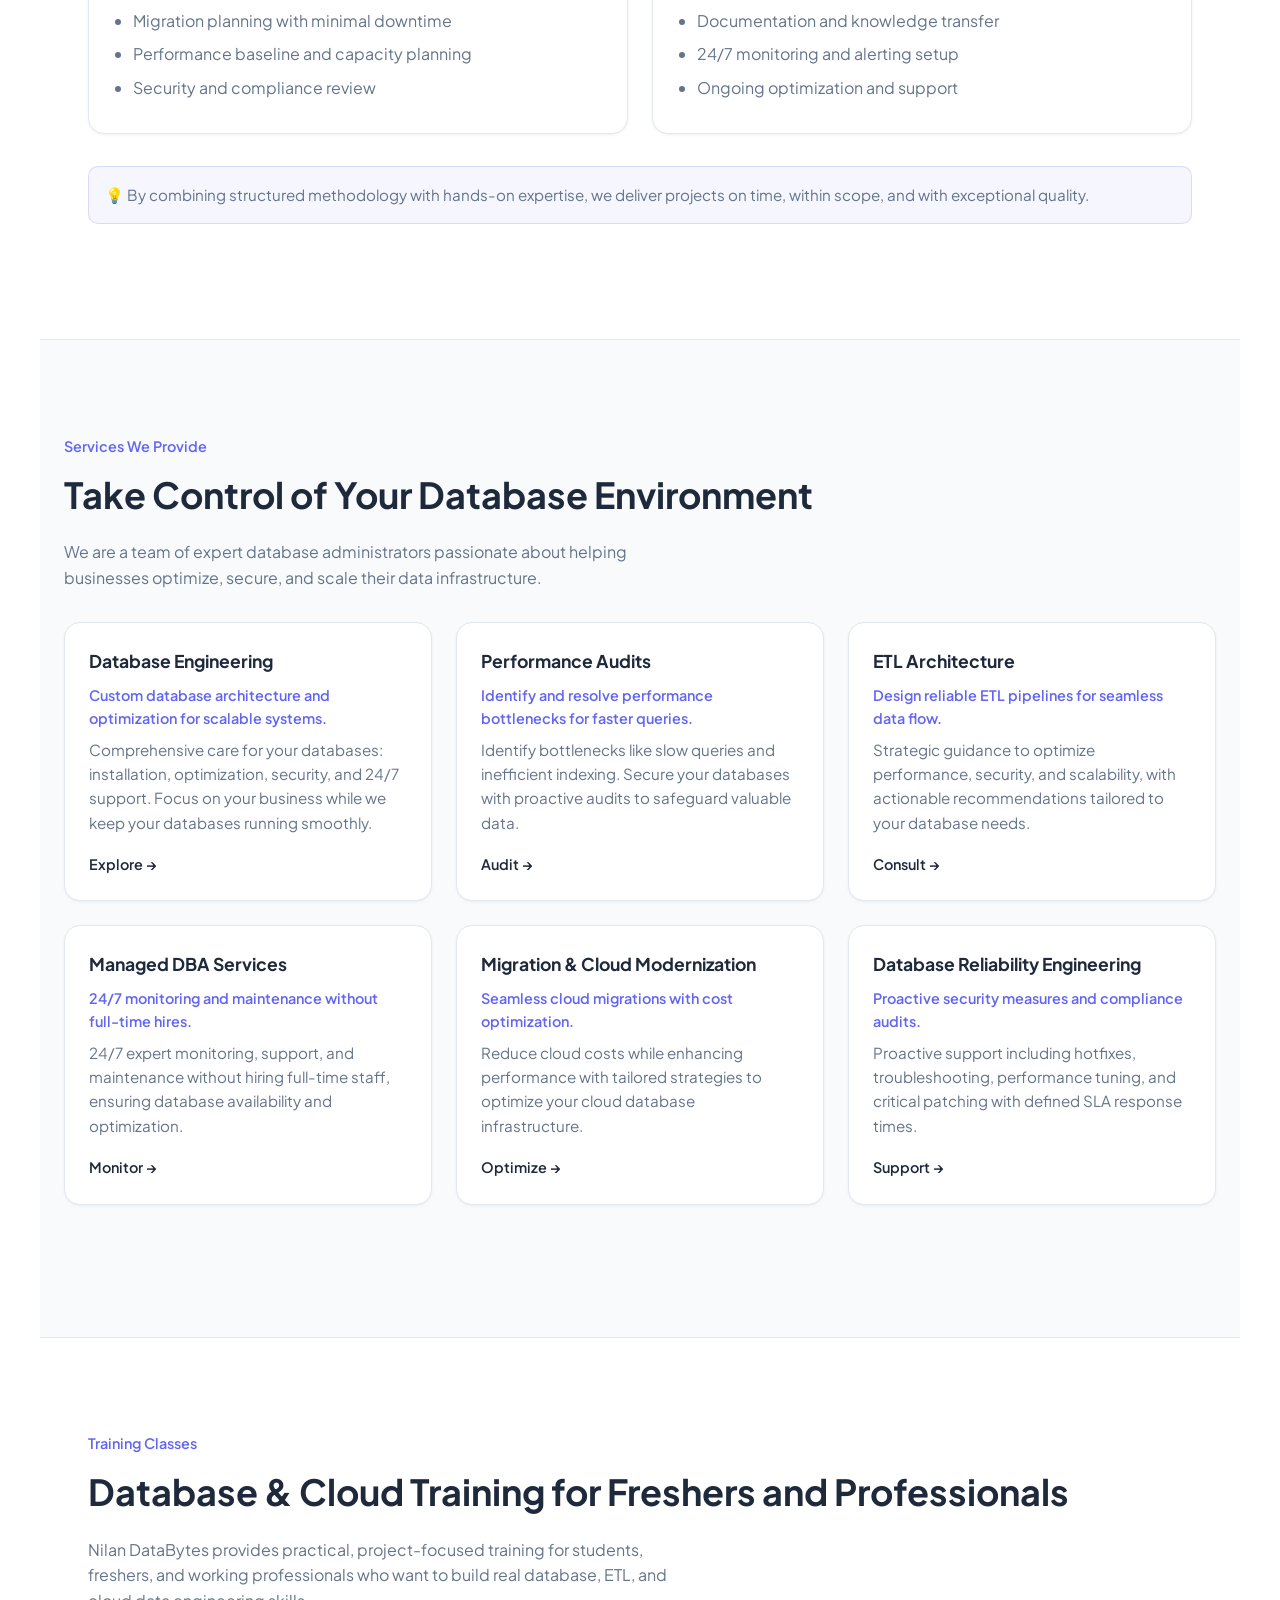
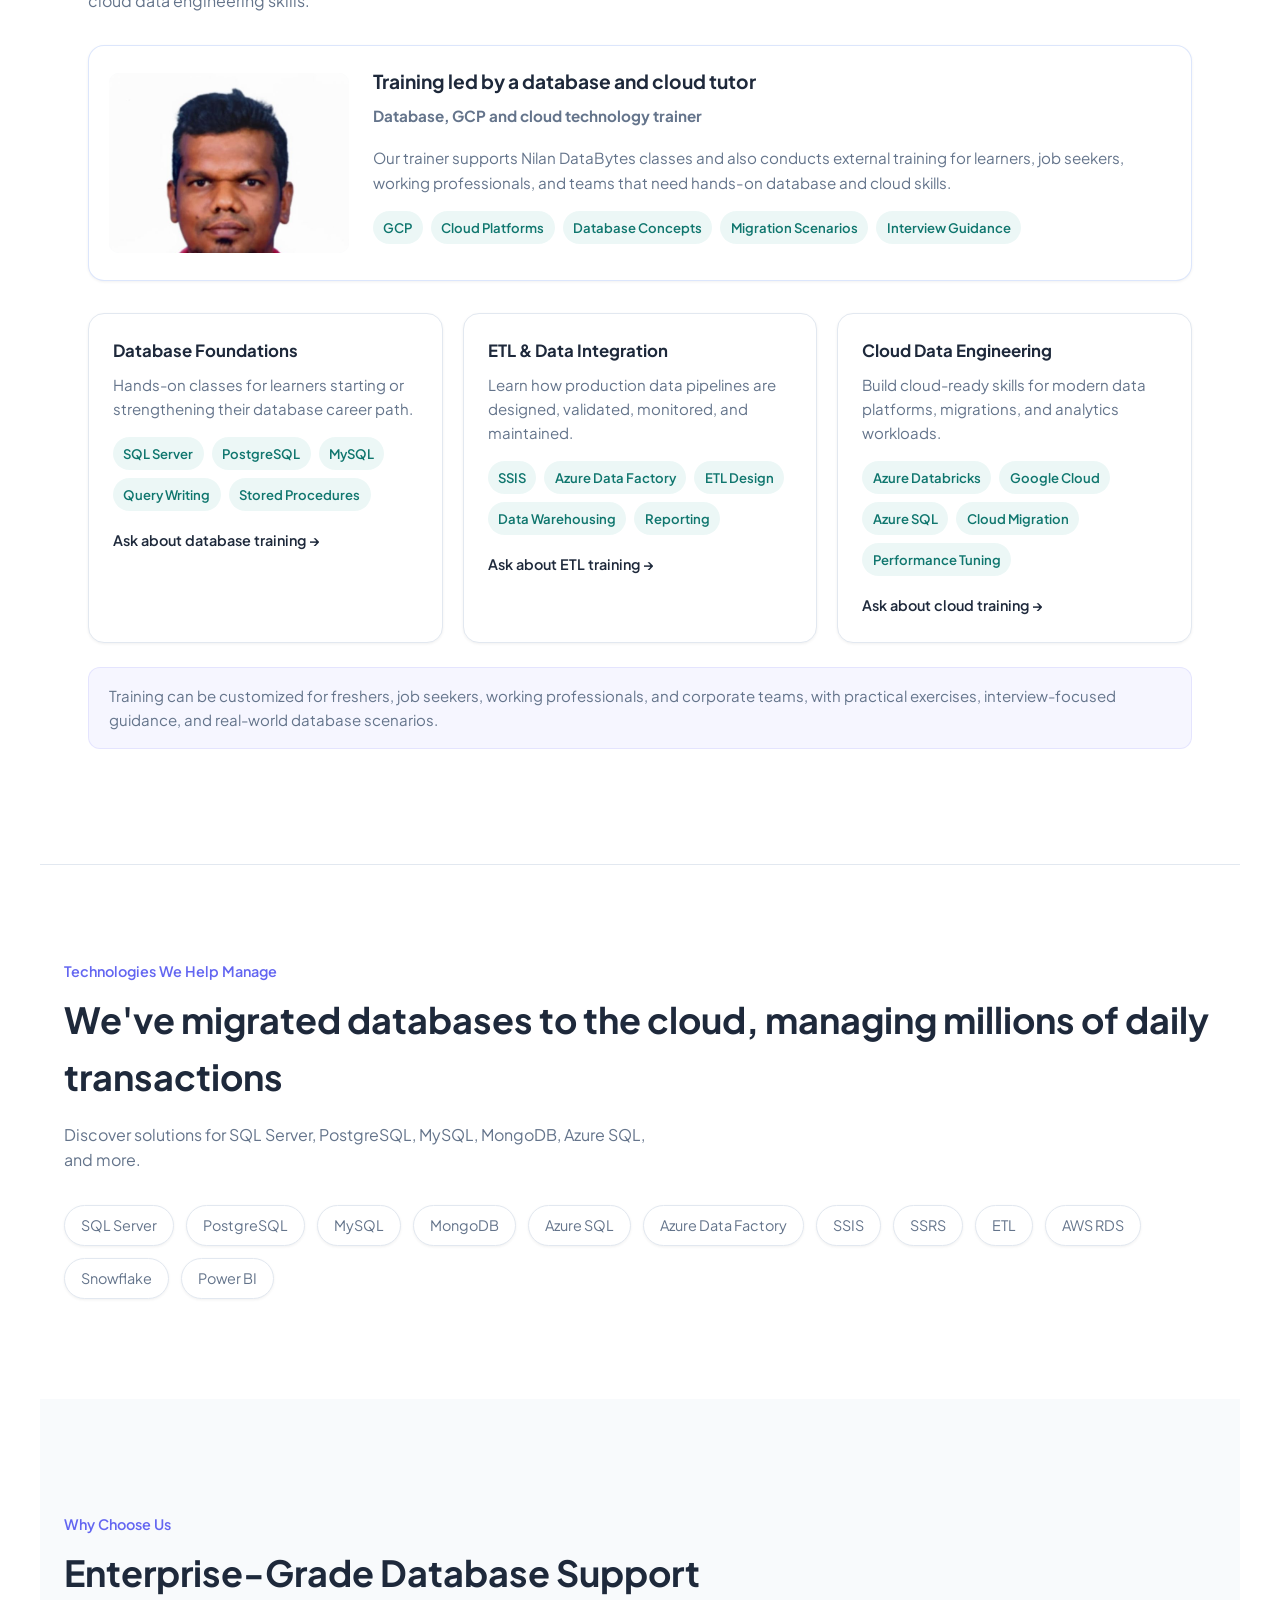
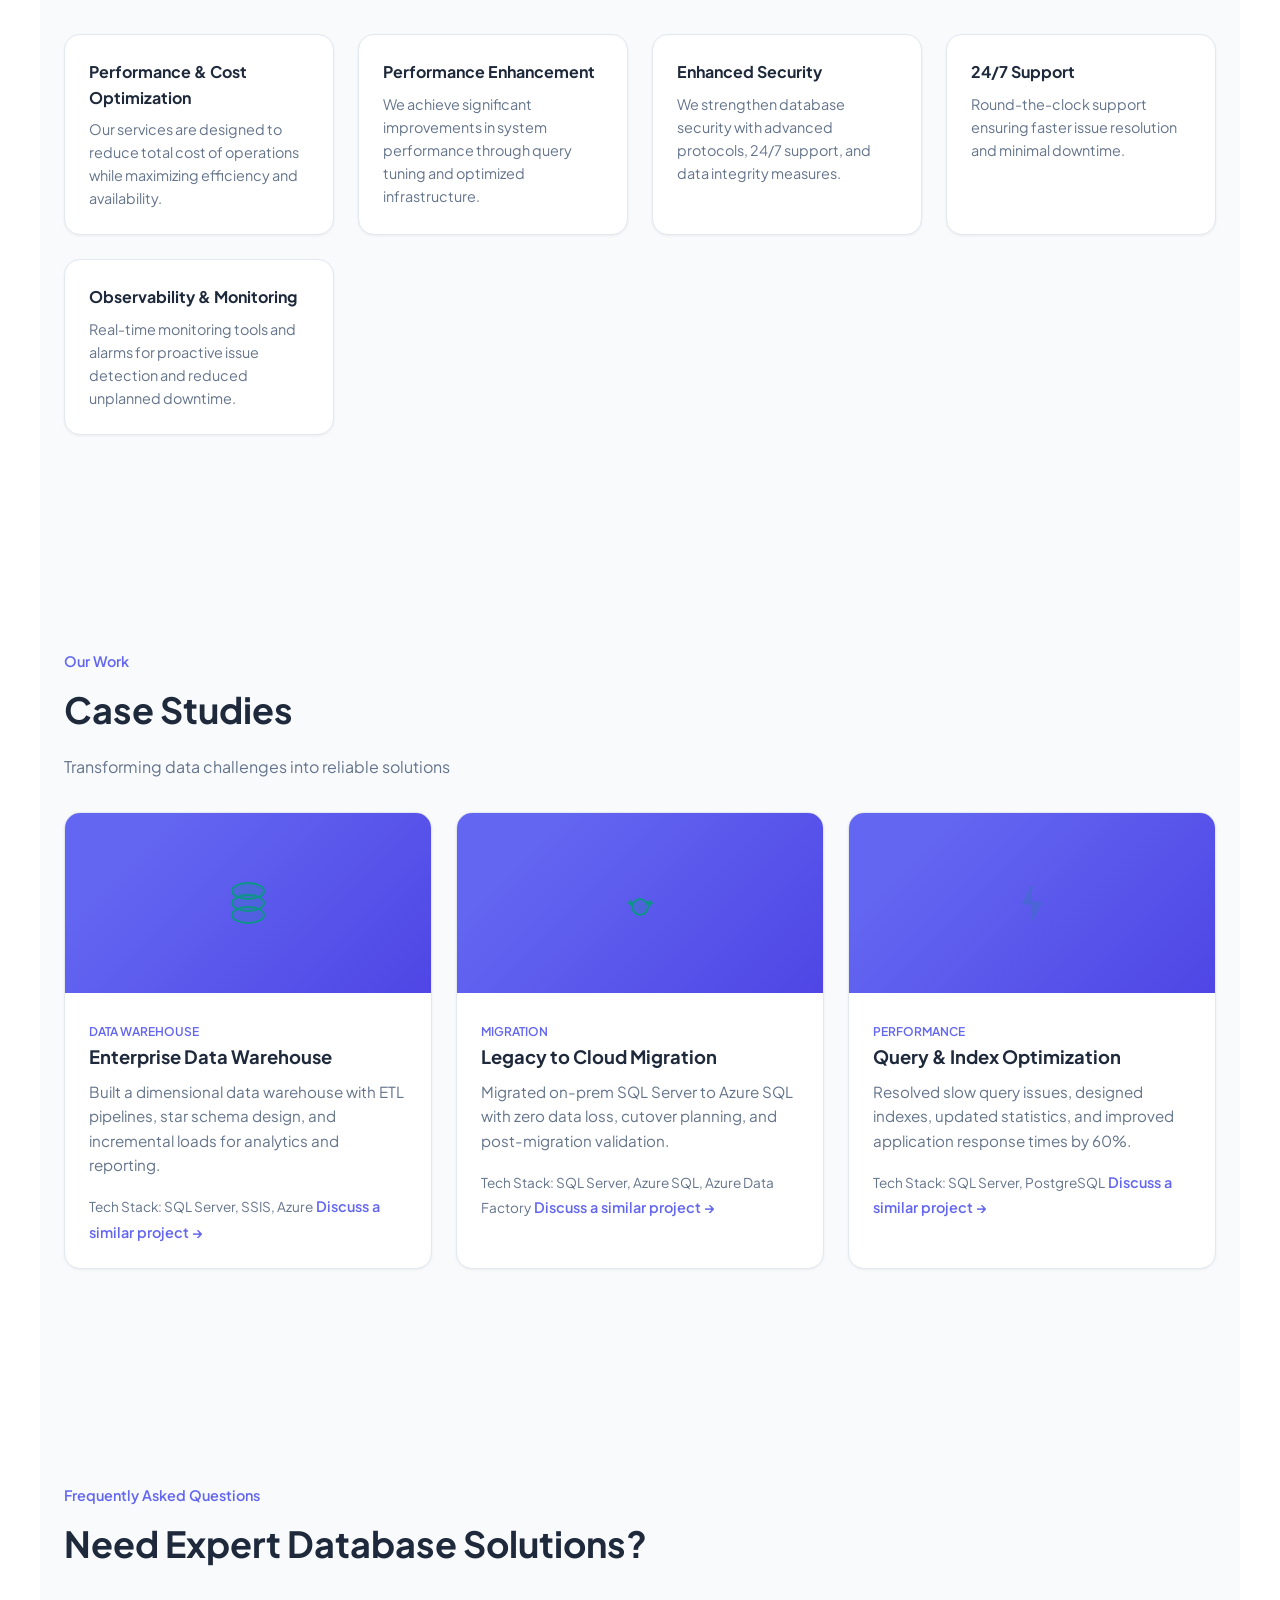
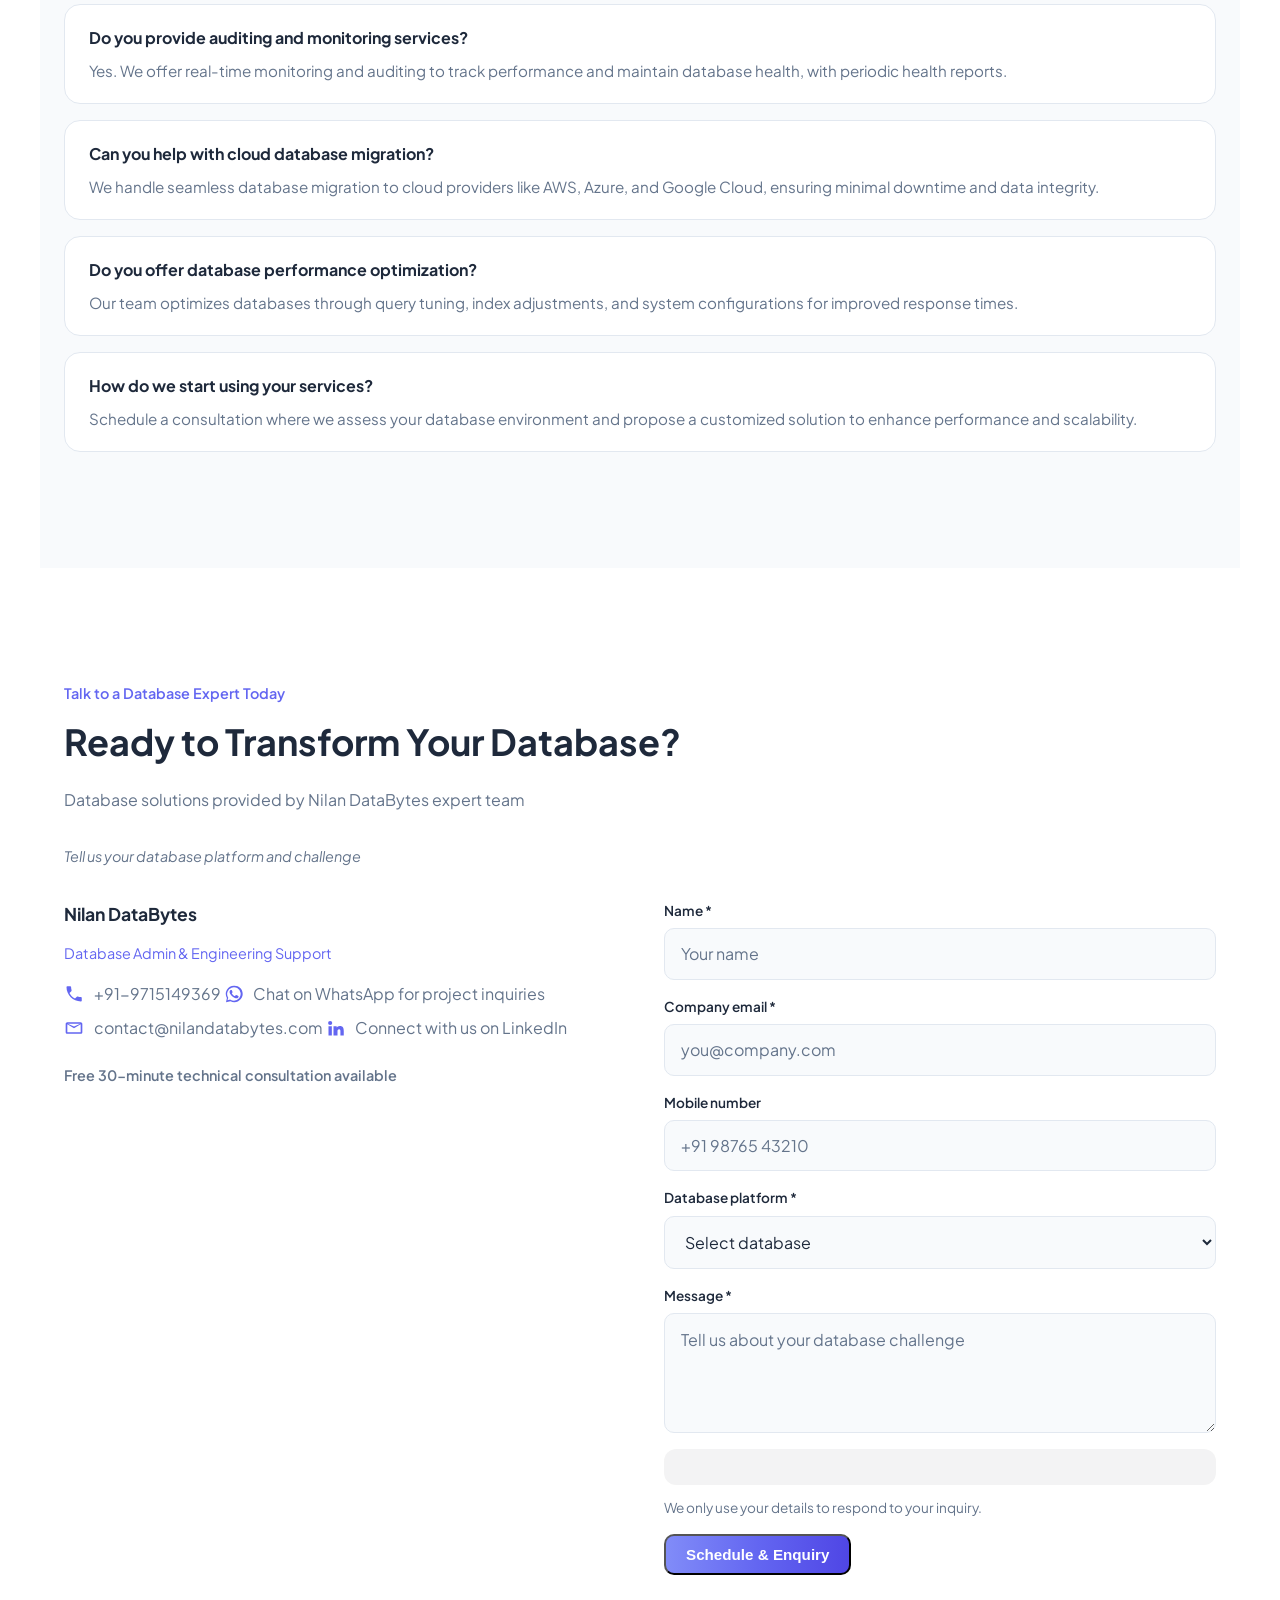
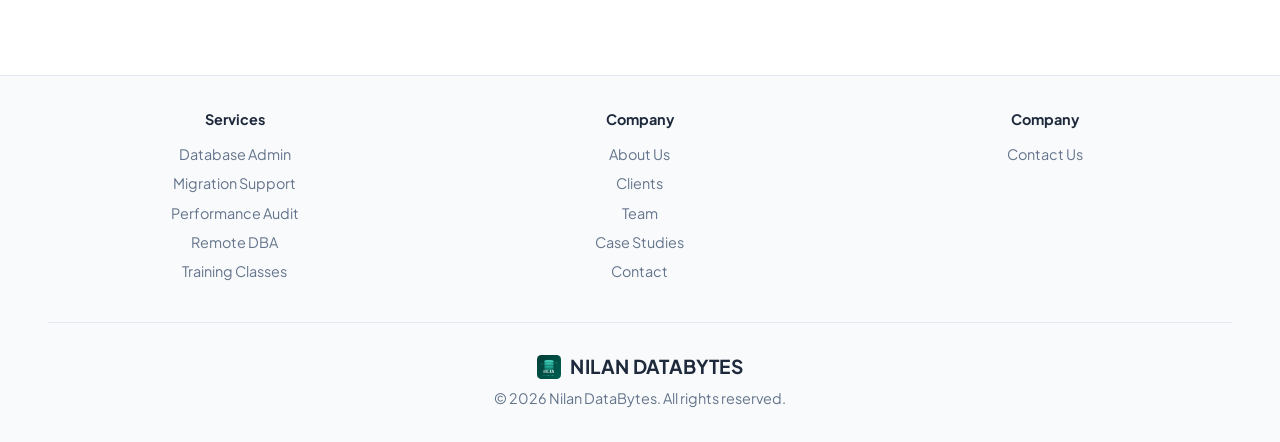
==== commit e2b973bb: "Refresh site content and brand assets" ====
--- a/index.html
+++ b/index.html
@@ -37,7 +37,8 @@
         "Database Performance Tuning",
         "ETL Architecture",
         "Cloud Database Migration",
-        "Managed DBA Services"
+        "Managed DBA Services",
+        "Database and Cloud Training"
       ]
     }
   </script>
@@ -165,9 +166,9 @@
     }
     .nav a {
       color: var(--text);
-      font-size: 0.86rem;
+      font-size: 0.82rem;
       font-weight: 500;
-      padding: 0.5rem 0.52rem;
+      padding: 0.5rem 0.42rem;
       border-radius: 8px;
       transition: color 0.2s ease, background 0.2s ease;
       display: inline-flex;
@@ -216,6 +217,7 @@
       transition: background 0.2s ease;
     }
     .btn-chevron:hover { background: #0f766e; color: #fff; }
+    .header-cta .btn-chevron { display: none; }
 
     /* Mobile menu */
     .menu-toggle {
@@ -567,6 +569,10 @@
       border-color: rgba(13, 148, 136, 0.35);
       box-shadow: var(--shadow-hover);
     }
+    .team-card.trainer-card {
+      border-color: rgba(37, 99, 235, 0.18);
+      background: linear-gradient(180deg, #ffffff 0%, #f8fafc 100%);
+    }
     .team-photo {
       width: 100%;
       aspect-ratio: 1 / 1;
@@ -574,6 +580,9 @@
       display: block;
       background: var(--bg-section);
     }
+    .team-photo.trainer-photo {
+      object-position: center top;
+    }
     .team-content {
       padding: 1.25rem;
     }
@@ -593,6 +602,21 @@
       color: var(--text-muted);
       font-size: 0.92rem;
       line-height: 1.6;
+    }
+    .team-specialties {
+      display: flex;
+      flex-wrap: wrap;
+      gap: 0.45rem;
+      margin-top: 1rem;
+    }
+    .team-specialties span {
+      padding: 0.35rem 0.55rem;
+      border-radius: 999px;
+      background: rgba(37, 99, 235, 0.08);
+      color: #1d4ed8;
+      font-size: 0.76rem;
+      font-weight: 700;
+      white-space: nowrap;
     }
 
     /* Stats */
@@ -717,6 +741,99 @@
     .service-link { font-size: 0.9rem; font-weight: 600; color: #1e293b; transition: color 0.2s; }
     .service-link:hover { color: var(--accent); }
 
+    /* Training */
+    .training { background: var(--bg); }
+    .training-inner { max-width: var(--container); margin: 0 auto; }
+    .training-grid {
+      display: grid;
+      grid-template-columns: repeat(auto-fit, minmax(260px, 1fr));
+      gap: 1.25rem;
+      margin-top: 2rem;
+    }
+    .training-card {
+      background: var(--bg-card);
+      border: 1px solid var(--border);
+      border-radius: var(--radius);
+      padding: 1.5rem;
+      box-shadow: var(--shadow);
+      transition: transform 0.25s ease, border-color 0.25s ease, box-shadow 0.25s ease;
+    }
+    .training-card:hover {
+      transform: translateY(-4px);
+      border-color: var(--accent);
+      box-shadow: var(--shadow-hover);
+    }
+    .training-card h3 {
+      margin: 0 0 0.5rem;
+      font-size: 1.05rem;
+      color: var(--text);
+    }
+    .training-card p {
+      margin: 0 0 1rem;
+      color: var(--text-muted);
+      font-size: 0.94rem;
+    }
+    .training-badges {
+      display: flex;
+      flex-wrap: wrap;
+      gap: 0.5rem;
+      margin-bottom: 1rem;
+    }
+    .training-badges span {
+      padding: 0.38rem 0.65rem;
+      background: rgba(13, 148, 136, 0.08);
+      color: #0f766e;
+      border-radius: 999px;
+      font-size: 0.82rem;
+      font-weight: 600;
+    }
+    .training-mentor {
+      display: grid;
+      grid-template-columns: minmax(180px, 240px) 1fr;
+      gap: 1.5rem;
+      align-items: center;
+      margin-top: 2rem;
+      padding: 1.25rem;
+      background: #ffffff;
+      border: 1px solid rgba(37, 99, 235, 0.16);
+      border-radius: var(--radius);
+      box-shadow: var(--shadow);
+    }
+    .training-mentor img {
+      width: 100%;
+      aspect-ratio: 4 / 3;
+      object-fit: cover;
+      object-position: center top;
+      border-radius: 10px;
+      background: var(--bg-section);
+    }
+    .training-mentor-content h3 {
+      margin: 0 0 0.4rem;
+      font-size: 1.2rem;
+      color: var(--text);
+    }
+    .training-mentor-role {
+      margin: 0 0 0.7rem;
+      color: #1d4ed8;
+      font-weight: 700;
+      font-size: 0.92rem;
+    }
+    .training-mentor-content p {
+      margin: 0 0 1rem;
+      color: var(--text-muted);
+      line-height: 1.65;
+      font-size: 0.95rem;
+    }
+    .training-note {
+      margin-top: 1.5rem;
+      padding: 1rem 1.25rem;
+      background: rgba(99, 102, 241, 0.06);
+      border: 1px solid rgba(99, 102, 241, 0.12);
+      border-radius: 12px;
+      color: var(--text-muted);
+      font-size: 0.94rem;
+    }
+
     /* Tech Stack */
     .tech { background: var(--bg); }
     .tech-badges {
@@ -827,6 +944,17 @@
       color: var(--text-muted);
       margin-bottom: 0.5rem;
     }
+    .contact-info a.contact-link {
+      display: inline-flex;
+      align-items: center;
+      gap: 0.6rem;
+    }
+    .contact-icon {
+      width: 20px;
+      height: 20px;
+      flex: 0 0 20px;
+      color: var(--accent);
+    }
     .contact-info a:hover { color: var(--accent); }
     .contact-form {
       display: flex;
@@ -842,6 +970,9 @@
       font-size: 0.85rem;
       font-weight: 600;
       color: var(--text);
+    }
+    .form-field.hidden {
+      display: none;
     }
     .contact-form input, .contact-form textarea, .contact-form select {
       width: 100%;
@@ -988,6 +1119,8 @@
       .nav-overlay { display: block; pointer-events: none; }
       .nav-overlay.open { pointer-events: auto; }
       .contact-grid { grid-template-columns: 1fr; }
+      .training-mentor { grid-template-columns: 1fr; }
+      .training-mentor img { max-width: 320px; }
       section { padding: 60px 20px; }
     }
     @media (max-width: 600px) {
@@ -997,6 +1130,9 @@
       .projects-grid { grid-template-columns: 1fr; }
       .tools-grid { grid-template-columns: 1fr; }
       .services-grid { grid-template-columns: 1fr; }
+      .team-inner, .training-inner { max-width: 100%; }
+      .team-grid { grid-template-columns: 1fr; }
+      .training-grid { grid-template-columns: 1fr; }
     }
   </style>
 </head>
@@ -1005,9 +1141,8 @@
   <nav class="nav-mobile" id="navMobile" aria-hidden="true">
         <a href="#about">About</a>
         <a href="#services">Services</a>
+        <a href="#training">Training</a>
         <a href="#skills">Technologies</a>
-        <a href="#clients">Clients</a>
-        <a href="#team">Team</a>
         <a href="#projects">Case Studies</a>
         <a href="#faq">FAQ</a>
         <a href="#contact">Contact</a>
@@ -1024,13 +1159,11 @@
           </div>
         </a>
         <nav class="nav">
+          <a href="#about">About Us</a>
           <a href="#services">Services <span class="chevron">▼</span></a>
-          <a href="#skills">Technologies <span class="chevron">▼</span></a>
-          <a href="#about">About Us</a>
-          <a href="#clients">Clients</a>
-          <a href="#team">Team</a>
-          <a href="#projects">Success Stories</a>
-          <a href="#contact">Contact Us</a>
+          <a href="#training">Training</a>
+          <a href="#skills">Tech <span class="chevron">▼</span></a>
+          <a href="#projects">Stories</a>
         </nav>
         <div class="header-cta">
           <a href="#contact" class="btn-nav">Get in Touch</a>
@@ -1047,7 +1180,7 @@
     <div class="hero-inner">
       <div class="hero-content">
         <h1>
-          <span class="line1">Optimize, Secure, &</span>
+          <span class="line1">Optimize, Secure,Enrich &</span>
           <span class="line2">Empower Your</span>
           <span class="line3">Database</span>
         </h1>
@@ -1282,6 +1415,20 @@
             <p>Handles database monitoring, backups, maintenance, security checks, and operational support.</p>
           </div>
         </article>
+        <article class="team-card trainer-card">
+          <img class="team-photo trainer-photo" src="assets/team/database-cloud-trainer.jpg" alt="Database and cloud trainer" />
+          <div class="team-content">
+            <h3>Database &amp; Cloud Trainer</h3>
+            <p class="team-role">Tutor for Database, GCP &amp; Cloud Technologies</p>
+            <p>Trains learners and professionals in practical database concepts, Google Cloud, cloud migration, and real project scenarios for internal and external batches.</p>
+            <div class="team-specialties" aria-label="Training specialties">
+              <span>Database</span>
+              <span>GCP</span>
+              <span>Cloud</span>
+              <span>Corporate Training</span>
+            </div>
+          </div>
+        </article>
       </div>
     </div>
   </section>
@@ -1390,6 +1537,68 @@
         <p>Proactive support including hotfixes, troubleshooting, performance tuning, and critical patching with defined SLA response times.</p>
         <a href="#contact" class="service-link">Support →</a>
       </div>
+    </div>
+  </section>
+
+  <section id="training" class="training animate-on-scroll section-separator">
+    <div class="training-inner">
+      <p class="section-label">Training Classes</p>
+      <h2 class="section-title">Database & Cloud Training for Freshers and Professionals</h2>
+      <p class="section-desc">Nilan DataBytes provides practical, project-focused training for students, freshers, and working professionals who want to build real database, ETL, and cloud data engineering skills.</p>
+      <div class="training-mentor">
+        <img src="assets/team/database-cloud-trainer.jpg" alt="Database and cloud trainer leading practical classes" />
+        <div class="training-mentor-content">
+          <h3>Training led by a database and cloud tutor</h3>
+          <p class="training-mentor-role">Database, GCP and cloud technology trainer</p>
+          <p>Our trainer supports Nilan DataBytes classes and also conducts external training for learners, job seekers, working professionals, and teams that need hands-on database and cloud skills.</p>
+          <div class="training-badges">
+            <span>GCP</span>
+            <span>Cloud Platforms</span>
+            <span>Database Concepts</span>
+            <span>Migration Scenarios</span>
+            <span>Interview Guidance</span>
+          </div>
+        </div>
+      </div>
+      <div class="training-grid">
+        <div class="training-card">
+          <h3>Database Foundations</h3>
+          <p>Hands-on classes for learners starting or strengthening their database career path.</p>
+          <div class="training-badges">
+            <span>SQL Server</span>
+            <span>PostgreSQL</span>
+            <span>MySQL</span>
+            <span>Query Writing</span>
+            <span>Stored Procedures</span>
+          </div>
+          <a href="#contact" class="service-link">Ask about database training →</a>
+        </div>
+        <div class="training-card">
+          <h3>ETL & Data Integration</h3>
+          <p>Learn how production data pipelines are designed, validated, monitored, and maintained.</p>
+          <div class="training-badges">
+            <span>SSIS</span>
+            <span>Azure Data Factory</span>
+            <span>ETL Design</span>
+            <span>Data Warehousing</span>
+            <span>Reporting</span>
+          </div>
+          <a href="#contact" class="service-link">Ask about ETL training →</a>
+        </div>
+        <div class="training-card">
+          <h3>Cloud Data Engineering</h3>
+          <p>Build cloud-ready skills for modern data platforms, migrations, and analytics workloads.</p>
+          <div class="training-badges">
+            <span>Azure Databricks</span>
+            <span>Google Cloud</span>
+            <span>Azure SQL</span>
+            <span>Cloud Migration</span>
+            <span>Performance Tuning</span>
+          </div>
+          <a href="#contact" class="service-link">Ask about cloud training →</a>
+        </div>
+      </div>
+      <p class="training-note">Training can be customized for freshers, job seekers, working professionals, and corporate teams, with practical exercises, interview-focused guidance, and real-world database scenarios.</p>
     </div>
   </section>
 
@@ -1536,10 +1745,30 @@
       <div class="contact-info">
         <h3>Nilan DataBytes</h3>
         <p class="role">Database Admin & Engineering Support</p>
-        <a href="tel:+919715149369">+91-9715149369</a>
-        <a href="https://wa.me/919715149369" target="_blank" rel="noopener">Chat on WhatsApp for project inquiries</a>
-        <a href="mailto:contact@nilandatabytes.com">contact@nilandatabytes.com</a>
-        <a href="https://www.linkedin.com/company/113022948" target="_blank" rel="noopener">https://www.linkedin.com/company/113022948</a>
+        <a class="contact-link" href="tel:+919715149369">
+          <svg class="contact-icon" viewBox="0 0 24 24" aria-hidden="true">
+            <path fill="currentColor" d="M6.6 10.8c1.6 3.2 3.4 5 6.6 6.6l2.2-2.2c.3-.3.7-.4 1.1-.3 1.2.4 2.5.6 3.8.6.6 0 1 .4 1 1V20c0 .6-.4 1-1 1C10.8 21 3 13.2 3 3.7c0-.6.4-1 1-1h3.5c.6 0 1 .4 1 1 0 1.3.2 2.6.6 3.8.1.4 0 .8-.3 1.1l-2.2 2.2z"/>
+          </svg>
+          <span>+91-9715149369</span>
+        </a>
+        <a class="contact-link" href="https://wa.me/919715149369" target="_blank" rel="noopener">
+          <svg class="contact-icon" viewBox="0 0 24 24" aria-hidden="true">
+            <path fill="currentColor" d="M12 2a9.8 9.8 0 0 0-8.5 14.7L2.4 22l5.4-1.4A9.9 9.9 0 1 0 12 2zm0 18.1c-1.5 0-3-.4-4.3-1.2l-.3-.2-3.2.8.9-3.1-.2-.3A8.1 8.1 0 1 1 12 20.1zm4.5-6.1c-.2-.1-1.5-.7-1.7-.8-.2-.1-.4-.1-.6.1-.2.2-.7.8-.8 1-.2.2-.3.2-.6.1-.2-.1-1-.4-2-1.2-.7-.7-1.2-1.5-1.4-1.7-.1-.2 0-.4.1-.5l.4-.5c.1-.2.2-.3.3-.5.1-.2 0-.4 0-.5 0-.1-.6-1.4-.8-1.9-.2-.5-.4-.4-.6-.4h-.5c-.2 0-.5.1-.7.3-.2.2-.9.9-.9 2.2s.9 2.5 1.1 2.7c.1.2 1.9 2.9 4.6 4.1.6.3 1.1.4 1.5.5.6.2 1.2.2 1.7.1.5-.1 1.5-.6 1.7-1.2.2-.6.2-1.1.2-1.2-.1-.1-.3-.2-.5-.3z"/>
+          </svg>
+          <span>Chat on WhatsApp for project inquiries</span>
+        </a>
+        <a class="contact-link" href="mailto:contact@nilandatabytes.com">
+          <svg class="contact-icon" viewBox="0 0 24 24" aria-hidden="true">
+            <path fill="currentColor" d="M4 5h16c1.1 0 2 .9 2 2v10c0 1.1-.9 2-2 2H4c-1.1 0-2-.9-2-2V7c0-1.1.9-2 2-2zm8 7.4L4 7.6V17h16V7.6l-8 4.8zm0-2.3L19.5 7h-15L12 10.1z"/>
+          </svg>
+          <span>contact@nilandatabytes.com</span>
+        </a>
+        <a class="contact-link" href="https://www.linkedin.com/company/113022948" target="_blank" rel="noopener">
+          <svg class="contact-icon" viewBox="0 0 24 24" aria-hidden="true">
+            <path fill="currentColor" d="M5 3.5A2.5 2.5 0 1 1 5 8.5a2.5 2.5 0 0 1 0-5zM3 10h4v11H3V10zm6 0h3.8v1.5h.1c.5-.9 1.8-1.8 3.7-1.8 4 0 4.7 2.6 4.7 6V21h-4v-4.8c0-1.1 0-2.6-1.6-2.6s-1.9 1.2-1.9 2.5V21H9V10z"/>
+          </svg>
+          <span>Connect with us on LinkedIn</span>
+        </a>
         <p class="trust-note">Free 30-minute technical consultation available</p>
       </div>
       <form class="contact-form" action="https://formspree.io/f/mbdwaqnp" method="POST">
@@ -1567,7 +1796,13 @@
             <option value="mysql">MySQL</option>
             <option value="mongodb">MongoDB</option>
             <option value="azuresql">Azure SQL</option>
+            <option value="training">Training / Classes</option>
+            <option value="other">Other</option>
           </select>
+        </div>
+        <div class="form-field hidden" id="other-database-field">
+          <label for="contact-database-other">Please specify *</label>
+          <input id="contact-database-other" type="text" name="database_other" placeholder="Type your database, tool, or requirement" />
         </div>
         <div class="form-field">
           <label for="contact-message">Message *</label>
@@ -1575,7 +1810,7 @@
         </div>
         <div id="formMessage" class="form-message" aria-live="polite"></div>
         <p class="privacy-note">We only use your details to respond to your inquiry.</p>
-        <button type="submit" class="btn">Schedule a DB Audit</button>
+        <button type="submit" class="btn">Schedule & Enquiry</button>
       </form>
     </div>
   </section>
@@ -1589,6 +1824,7 @@
           <a href="#services">Migration Support</a>
           <a href="#services">Performance Audit</a>
           <a href="#services">Remote DBA</a>
+          <a href="#training">Training Classes</a>
         </div>
         <div class="footer-col">
           <h4>Company</h4>
@@ -1684,8 +1920,25 @@
 
     const contactForm = document.querySelector('.contact-form');
     const formMessage = document.getElementById('formMessage');
+    const databaseSelect = document.getElementById('contact-database');
+    const otherDatabaseField = document.getElementById('other-database-field');
+    const otherDatabaseInput = document.getElementById('contact-database-other');
 
     if (contactForm && formMessage) {
+      function toggleOtherDatabaseField() {
+        const showOther = databaseSelect && databaseSelect.value === 'other';
+        if (!otherDatabaseField || !otherDatabaseInput) return;
+
+        otherDatabaseField.classList.toggle('hidden', !showOther);
+        otherDatabaseInput.required = showOther;
+        if (!showOther) otherDatabaseInput.value = '';
+      }
+
+      if (databaseSelect) {
+        databaseSelect.addEventListener('change', toggleOtherDatabaseField);
+        toggleOtherDatabaseField();
+      }
+
       contactForm.addEventListener('submit', function(e) {
         e.preventDefault();
         formMessage.classList.remove('hidden');
@@ -1702,6 +1955,7 @@
             formMessage.textContent = 'Thank you! Your message has been sent.';
             formMessage.className = 'form-message success';
             contactForm.reset();
+            toggleOtherDatabaseField();
             setTimeout(function() {
               formMessage.classList.add('hidden');
             }, 6000);
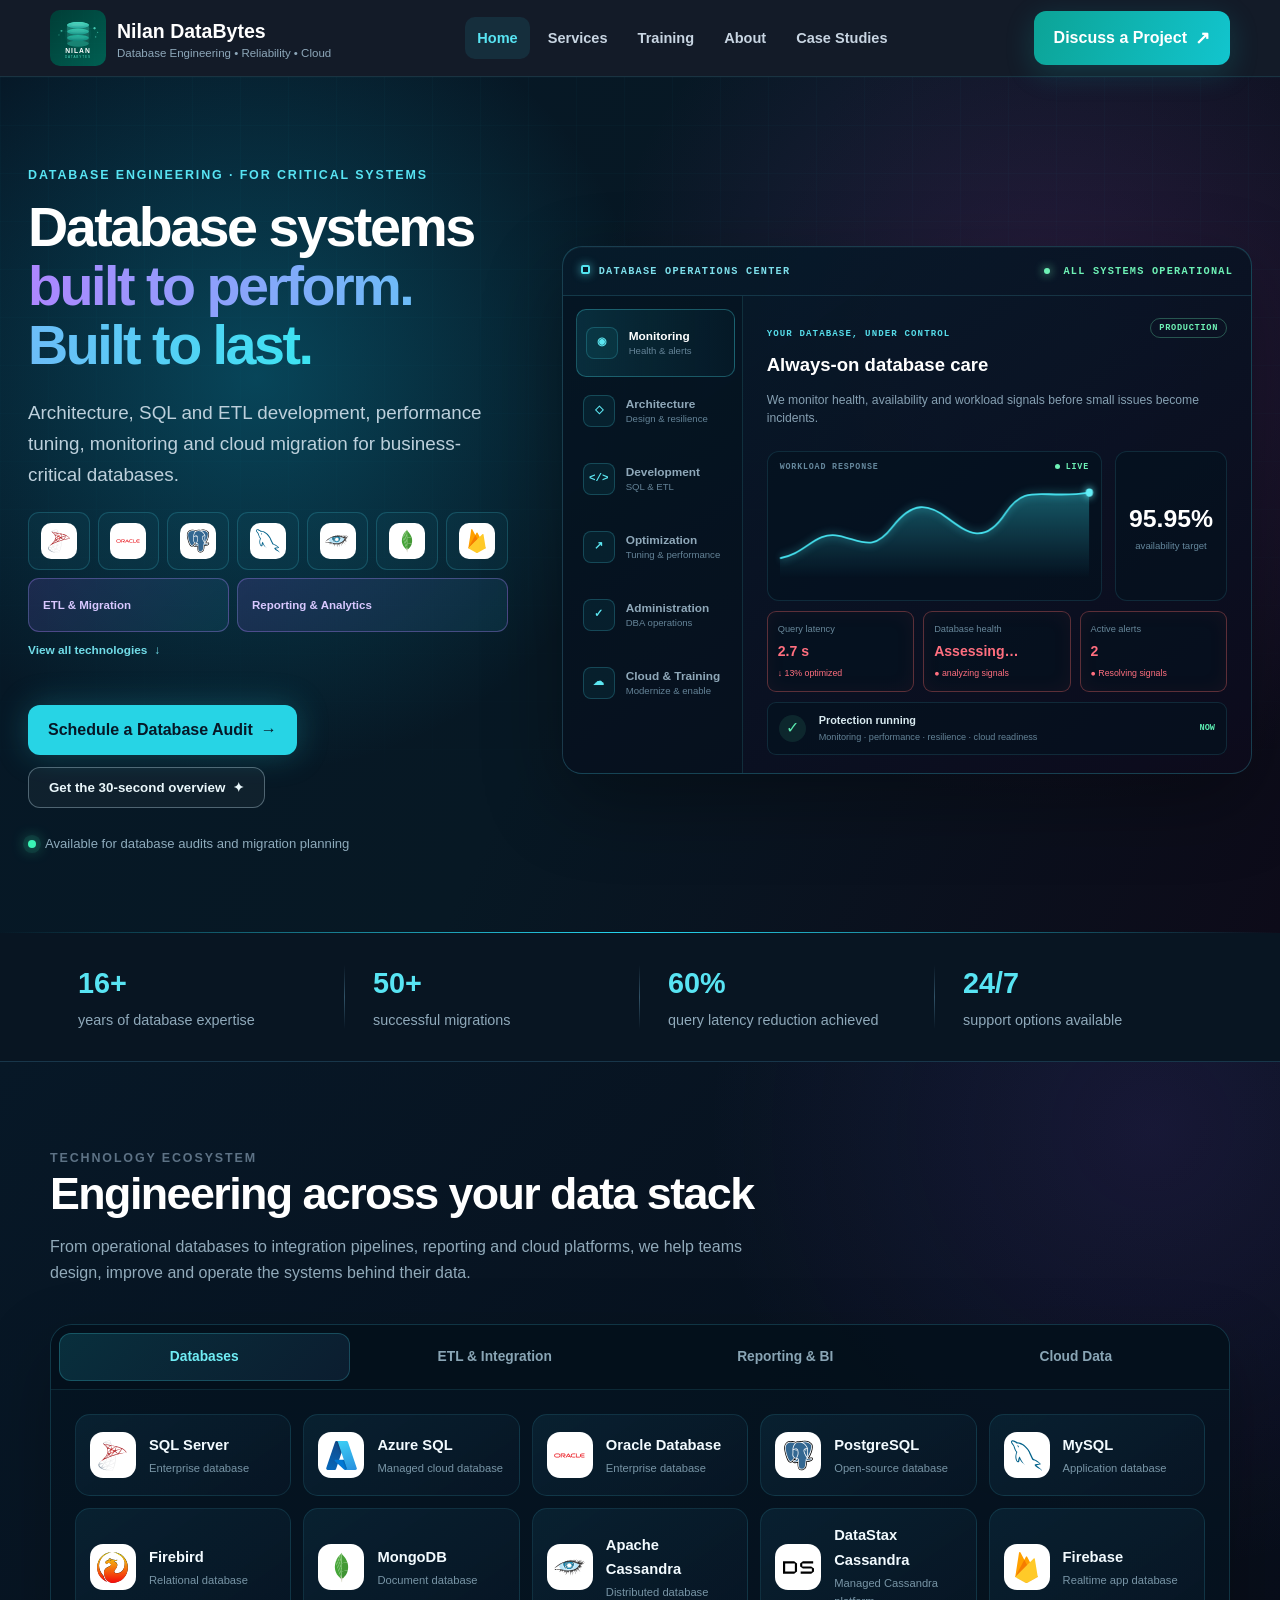
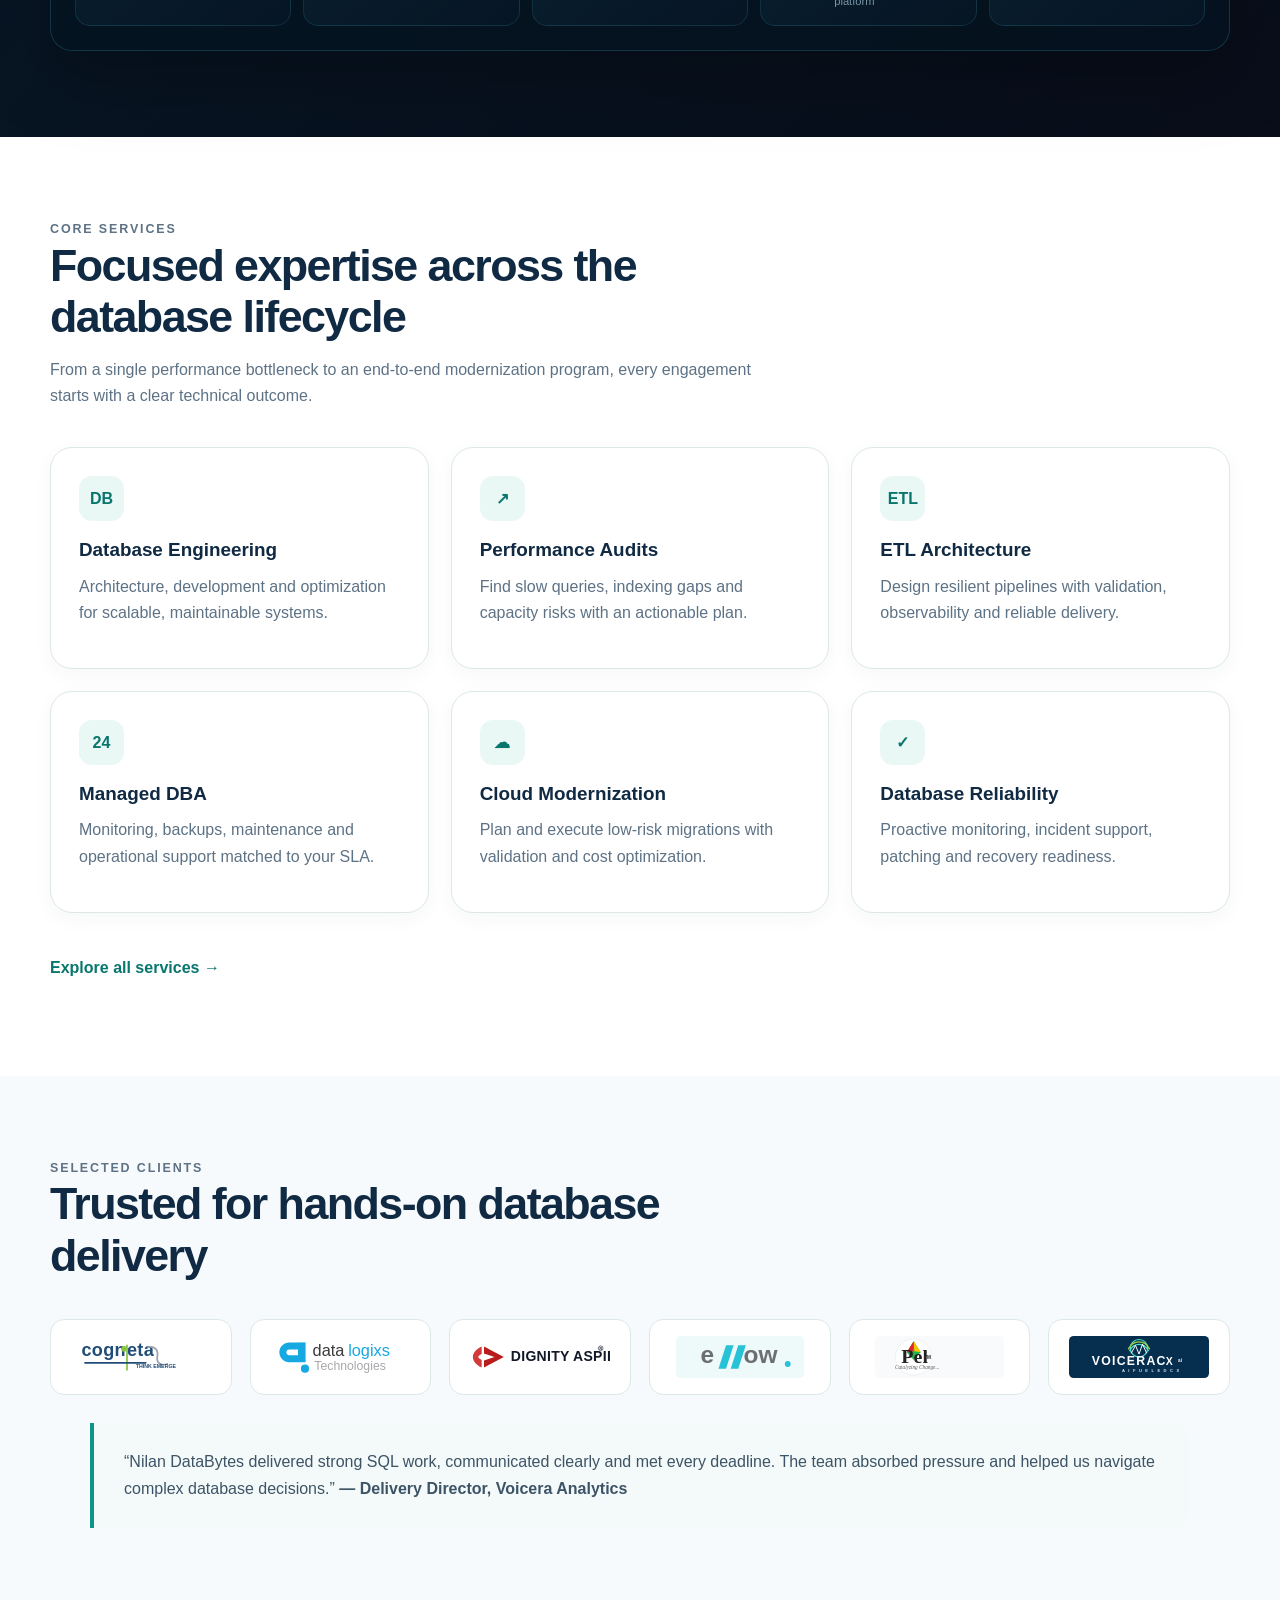
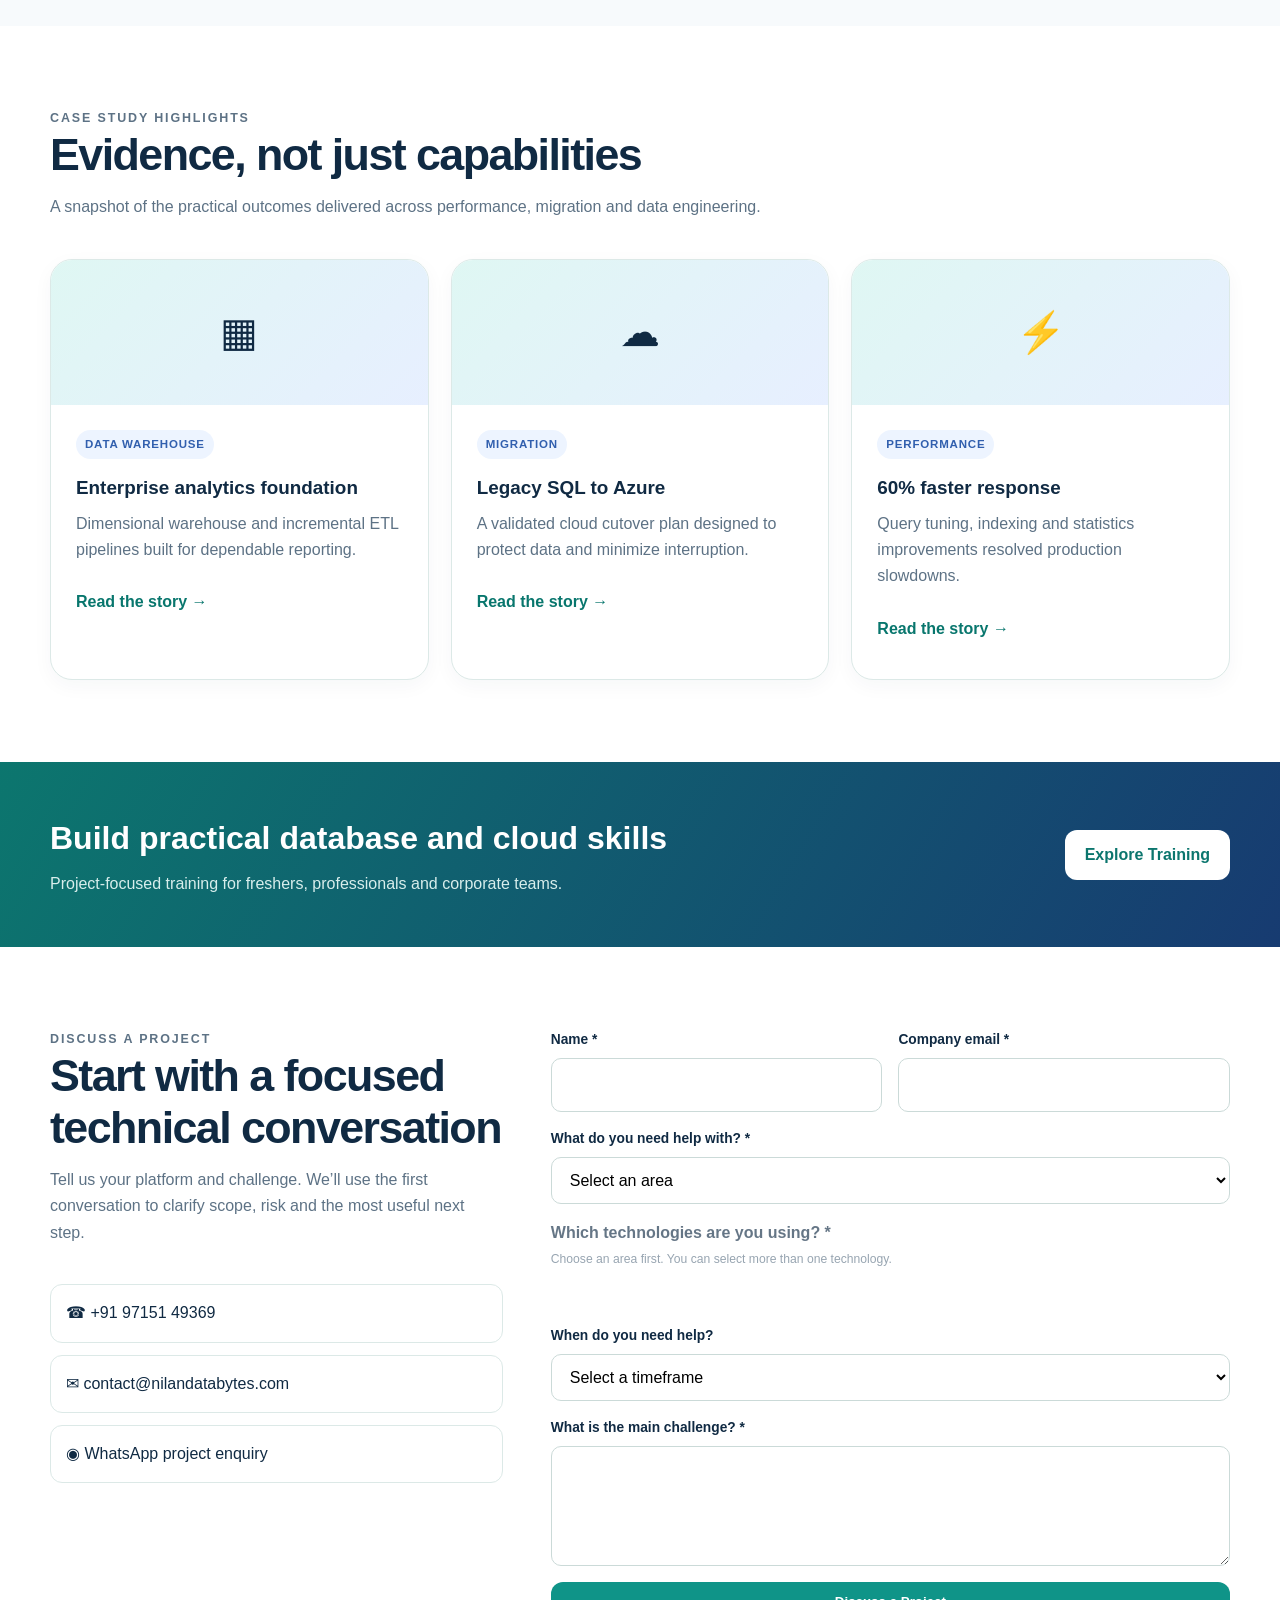
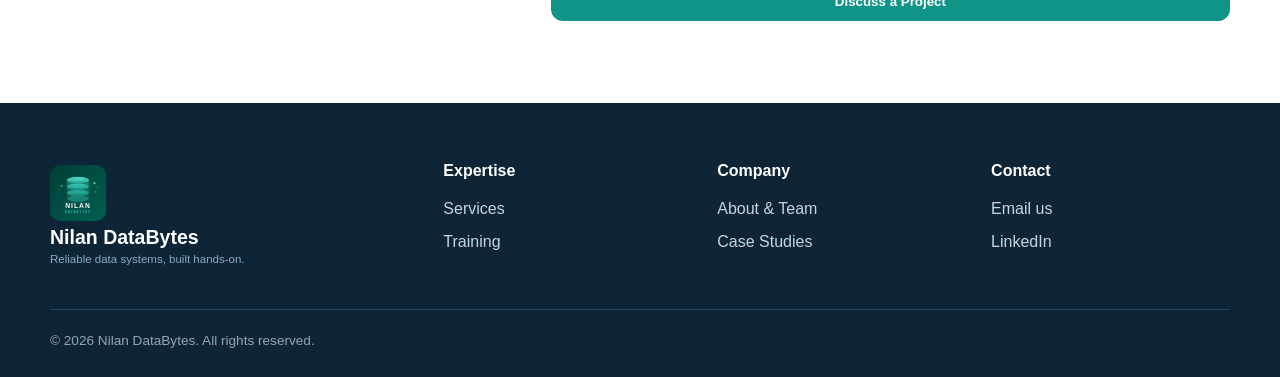
==== commit 3ac7cc61: "Launch multi-page database engineering site" ====
--- a/index.html
+++ b/index.html
@@ -1,1989 +1,964 @@
-<!DOCTYPE html>
+<!doctype html>
 <html lang="en">
-<head>
-  <meta charset="UTF-8" />
-  <meta name="viewport" content="width=device-width, initial-scale=1" />
-  <title>Nilan DataBytes — Database Admin, Development & Migration Services</title>
-  <meta name="description" content="Database administration, development, migration, and engineering support. SQL, NoSQL, ETL, cloud." />
-  <link rel="canonical" href="https://nilandatabytes.com/" />
-  <meta name="robots" content="index, follow" />
-  <meta name="theme-color" content="#0d9488" />
-  <meta property="og:type" content="website" />
-  <meta property="og:url" content="https://nilandatabytes.com/" />
-  <meta property="og:title" content="Nilan DataBytes — Database Admin, Development & Migration Services" />
-  <meta property="og:description" content="Database administration, ETL engineering, cloud migration, and managed database support for mission-critical systems." />
-  <meta property="og:image" content="https://nilandatabytes.com/logo.svg" />
-  <meta name="twitter:card" content="summary" />
-  <meta name="twitter:title" content="Nilan DataBytes — Database Admin, Development & Migration Services" />
-  <meta name="twitter:description" content="Database administration, ETL engineering, cloud migration, and managed database support for mission-critical systems." />
-  <meta name="twitter:image" content="https://nilandatabytes.com/logo.svg" />
-  <link rel="icon" href="/logo.svg" type="image/svg+xml" />
-  <script type="application/ld+json">
-    {
-      "@context": "https://schema.org",
-      "@type": "ProfessionalService",
-      "name": "Nilan DataBytes",
-      "url": "https://nilandatabytes.com/",
-      "logo": "https://nilandatabytes.com/logo.svg",
-      "description": "Database administration, ETL engineering, cloud migration, and managed database support for mission-critical systems.",
-      "telephone": "+91-9715149369",
-      "email": "contact@nilandatabytes.com",
-      "areaServed": "Worldwide",
-      "sameAs": [
-        "https://www.linkedin.com/company/113022948"
-      ],
-      "serviceType": [
-        "Database Administration",
-        "Database Performance Tuning",
-        "ETL Architecture",
-        "Cloud Database Migration",
-        "Managed DBA Services",
-        "Database and Cloud Training"
-      ]
-    }
-  </script>
-  <link rel="preconnect" href="https://fonts.googleapis.com" />
-  <link rel="preconnect" href="https://fonts.gstatic.com" crossorigin />
-  <link href="https://fonts.googleapis.com/css2?family=Plus+Jakarta+Sans:wght@400;500;600;700&display=swap" rel="stylesheet" />
-  <style>
-    :root {
-      --bg: #ffffff;
-      --bg-section: #f8fafc;
-      --bg-card: #ffffff;
-      --accent: #6366f1;
-      --accent-hover: #4f46e5;
-      --text: #1e293b;
-      --text-muted: #64748b;
-      --border: #e2e8f0;
-      --radius: 16px;
-      --font: 'Plus Jakarta Sans', system-ui, sans-serif;
-      --container: min(1200px, 100% - 48px);
-      --shadow: 0 1px 3px rgba(0,0,0,0.06);
-      --shadow-hover: 0 4px 12px rgba(0,0,0,0.08);
-    }
-
-    *, *::before, *::after { box-sizing: border-box; }
-    html { scroll-behavior: smooth; }
-    body { margin: 0; font-family: var(--font); background: var(--bg); color: var(--text); line-height: 1.6; overflow-x: hidden; }
-
-    /* Animations */
-    @keyframes fadeInUp {
-      from { opacity: 0; transform: translateY(24px); }
-      to { opacity: 1; transform: translateY(0); }
-    }
-    @keyframes fadeIn {
-      from { opacity: 0; }
-      to { opacity: 1; }
-    }
-    @keyframes slideInRight {
-      from { opacity: 0; transform: translateX(20px); }
-      to { opacity: 1; transform: translateX(0); }
-    }
-    @keyframes scaleIn {
-      from { opacity: 0; transform: scale(0.95); }
-      to { opacity: 1; transform: scale(1); }
-    }
-    @keyframes float {
-      0%, 100% { transform: translateY(0); }
-      50% { transform: translateY(-6px); }
-    }
-    .animate-fade-up { animation: fadeInUp 0.6s ease-out forwards; }
-    .animate-fade-in { animation: fadeIn 0.5s ease-out forwards; }
-    .animate-scale { animation: scaleIn 0.5s ease-out forwards; }
-    .animate-on-scroll { opacity: 0; transform: translateY(30px); transition: opacity 0.6s ease-out, transform 0.6s ease-out; }
-    .animate-on-scroll.visible { opacity: 1; transform: translateY(0); }
-    .animate-delay-1 { animation-delay: 0.1s; }
-    .animate-delay-2 { animation-delay: 0.2s; }
-    .animate-delay-3 { animation-delay: 0.3s; }
-    .animate-delay-4 { animation-delay: 0.4s; }
-    .animate-delay-5 { animation-delay: 0.5s; }
-    a { color: var(--accent); text-decoration: none; transition: color 0.2s; }
-    a:hover { color: var(--accent-hover); }
-    img { max-width: 100%; height: auto; }
-
-    /* Header - Floating MyDBOps style */
-    .header-wrap {
-      position: fixed;
-      top: 0;
-      left: 0;
-      right: 0;
-      z-index: 100;
-      padding: 16px 24px;
-    }
-    .header {
-      max-width: var(--container);
-      margin: 0 auto;
-      padding: 0.75rem 1rem;
-      background: rgba(255, 255, 255, 0.65);
-      -webkit-backdrop-filter: blur(20px) saturate(180%);
-      backdrop-filter: blur(20px) saturate(180%);
-      border-radius: 16px;
-      box-shadow: 0 4px 24px rgba(0, 0, 0, 0.06);
-      border: 1px solid rgba(255, 255, 255, 0.4);
-      display: flex;
-      align-items: center;
-      justify-content: space-between;
-      transition: box-shadow 0.3s ease, background 0.3s ease;
-    }
-    .header.scrolled {
-      background: rgba(255, 255, 255, 0.75);
-      box-shadow: 0 8px 32px rgba(0, 0, 0, 0.08);
-    }
-    .header-inner {
-      display: flex;
-      align-items: center;
-      justify-content: space-between;
-      flex: 1;
-      gap: 0.75rem;
-      min-width: 0;
-    }
-    .header-inner .nav { flex: 1 1 auto; justify-content: center; margin-left: 0; min-width: 0; }
-    .logo-wrap {
-      display: flex;
-      align-items: center;
-      gap: 0.6rem;
-      text-decoration: none;
-      color: var(--text);
-      flex: 0 0 auto;
-    }
-    .logo-wrap:hover { color: var(--text); }
-    .logo-block { display: flex; flex-direction: column; white-space: nowrap; }
-    .logo-icon {
-      width: 40px;
-      height: 40px;
-      flex-shrink: 0;
-      display: block;
-      object-fit: contain;
-    }
-    .logo { font-weight: 700; font-size: 1.2rem; letter-spacing: 0.02em; color: inherit; line-height: 1.2; }
-    .logo-tagline { font-size: 0.7rem; color: var(--text-muted); font-weight: 500; margin-top: 0.1rem; }
-    .nav {
-      display: flex;
-      gap: 0.25rem;
-      align-items: center;
-      margin-left: 2rem;
-      flex-wrap: nowrap;
-    }
-    .nav a {
-      color: var(--text);
-      font-size: 0.82rem;
-      font-weight: 500;
-      padding: 0.5rem 0.42rem;
-      border-radius: 8px;
-      transition: color 0.2s ease, background 0.2s ease;
-      display: inline-flex;
-      align-items: center;
-      gap: 0.25rem;
-      white-space: nowrap;
-    }
-    .nav a:hover { color: #0d9488; background: rgba(13, 148, 136, 0.06); }
-    .nav a.active { color: #0d9488; background: rgba(13, 148, 136, 0.08); }
-    .nav a .chevron { font-size: 0.7rem; opacity: 0.7; }
-    .header-cta {
-      display: flex;
-      align-items: center;
-      gap: 0.5rem;
-      flex: 0 0 auto;
-    }
-    .btn-nav {
-      padding: 0.6rem 1rem;
-      background: #0d9488;
-      color: #fff;
-      border: none;
-      border-radius: 10px;
-      font-weight: 600;
-      font-size: 0.9rem;
-      cursor: pointer;
-      text-decoration: none;
-      display: inline-flex;
-      align-items: center;
-      white-space: nowrap;
-      transition: background 0.2s ease;
-    }
-    .btn-nav:hover { background: #0f766e; color: #fff; }
-    .btn-chevron {
-      width: 40px;
-      height: 40px;
-      padding: 0;
-      background: #0d9488;
-      color: #fff;
-      border: none;
-      border-radius: 10px;
-      cursor: pointer;
-      display: inline-flex;
-      align-items: center;
-      justify-content: center;
-      text-decoration: none;
-      transition: background 0.2s ease;
-    }
-    .btn-chevron:hover { background: #0f766e; color: #fff; }
-    .header-cta .btn-chevron { display: none; }
-
-    /* Mobile menu */
-    .menu-toggle {
-      display: none;
-      flex-direction: column;
-      gap: 6px;
-      padding: 8px;
-      background: none;
-      border: none;
-      cursor: pointer;
-      z-index: 110;
-    }
-    .menu-toggle span {
-      width: 24px;
-      height: 2px;
-      background: var(--text);
-      border-radius: 2px;
-      transition: transform 0.3s ease, opacity 0.3s ease;
-    }
-    .menu-toggle.active span:nth-child(1) { transform: rotate(45deg) translate(5px, 5px); }
-    .menu-toggle.active span:nth-child(2) { opacity: 0; }
-    .menu-toggle.active span:nth-child(3) { transform: rotate(-45deg) translate(5px, -5px); }
-    .btn {
-      display: inline-flex;
-      align-items: center;
-      padding: 0.6rem 1.25rem;
-      background: linear-gradient(90deg, #818cf8 0%, var(--accent) 50%, var(--accent-hover) 100%);
-      color: #fff;
-      border-radius: 10px;
-      font-weight: 600;
-      font-size: 0.95rem;
-      transition: opacity 0.3s ease, transform 0.3s ease, box-shadow 0.3s ease;
-    }
-    .btn:hover {
-      opacity: 0.95;
-      color: #fff;
-      transform: translateY(-2px);
-      box-shadow: 0 8px 20px rgba(99, 102, 241, 0.35);
-    }
-    .btn-outline {
-      background: transparent;
-      border: 1px solid var(--border);
-      color: var(--text);
-      transition: all 0.3s ease;
-    }
-    .btn-outline:hover {
-      border-color: var(--accent);
-      color: var(--accent);
-      background: rgba(99, 102, 241, 0.06);
-      transform: translateY(-2px);
-    }
-
-    /* Hero */
-    .hero {
-      min-height: 100vh;
-      display: flex;
-      align-items: center;
-      padding: 120px 24px 80px;
-      background: linear-gradient(135deg, #eff6ff 0%, #dbeafe 25%, #f0f9ff 50%, #ffffff 100%);
-    }
-    .hero-inner {
-      max-width: var(--container);
-      margin: 0 auto;
-      width: 100%;
-      display: grid;
-      grid-template-columns: 1fr 1fr;
-      gap: 3rem;
-      align-items: center;
-    }
-    .hero-content { max-width: 560px; }
-    .hero-badge {
-      display: inline-flex;
-      align-items: center;
-      gap: 0.5rem;
-      padding: 0.4rem 0.9rem;
-      background: rgba(255, 255, 255, 0.9);
-      border: 1px solid var(--border);
-      border-radius: 999px;
-      color: var(--accent);
-      font-size: 0.9rem;
-      font-weight: 600;
-      letter-spacing: 0.02em;
-      margin-bottom: 1.5rem;
-      box-shadow: 0 1px 3px rgba(0, 0, 0, 0.04);
-      opacity: 0;
-      animation: fadeInUp 0.6s ease-out 0.1s forwards;
-    }
-    .hero-badge svg { width: 18px; height: 18px; flex-shrink: 0; }
-    .hero h1 {
-      font-size: clamp(2.5rem, 4.5vw, 3.25rem);
-      font-weight: 700;
-      line-height: 1.15;
-      margin: 0 0 1rem;
-      opacity: 0;
-      animation: fadeInUp 0.6s ease-out 0.2s forwards;
-    }
-    .hero h1 .line1 { color: #3b82f6; display: block; }
-    .hero h1 .line2 { color: #1e40af; display: block; }
-    .hero h1 .line3 { color: #1e3a8a; display: block; }
-    .hero-subtitle {
-      margin: 0 0 1rem;
-      color: #0f766e;
-      font-weight: 600;
-      letter-spacing: 0.02em;
-      opacity: 0;
-      animation: fadeInUp 0.6s ease-out 0.25s forwards;
-    }
-    .hero-desc {
-      color: #334155;
-      font-size: 1.05rem;
-      line-height: 1.7;
-      max-width: 520px;
-      margin-bottom: 1.75rem;
-      opacity: 0;
-      animation: fadeInUp 0.6s ease-out 0.35s forwards;
-    }
-    .hero-btns {
-      display: flex;
-      flex-wrap: wrap;
-      gap: 0.75rem;
-      margin-bottom: 2rem;
-      opacity: 0;
-      animation: fadeInUp 0.6s ease-out 0.45s forwards;
-    }
-    .hero-btns .btn-primary {
-      display: inline-flex;
-      align-items: center;
-      gap: 0.5rem;
-      padding: 0.7rem 1.35rem;
-      background: #3b82f6;
-      color: #fff;
-      border: none;
-      border-radius: 10px;
-      font-weight: 600;
-      font-size: 0.95rem;
-      transition: all 0.3s ease;
-    }
-    .hero-btns .btn-primary:hover {
-      background: #2563eb;
-      transform: translateY(-2px);
-      box-shadow: 0 8px 20px rgba(59, 130, 246, 0.35);
-    }
-    .hero-btns .btn-secondary {
-      display: inline-flex;
-      align-items: center;
-      padding: 0.7rem 1.35rem;
-      background: #fff;
-      color: #475569;
-      border: 1px solid #cbd5e1;
-      border-radius: 10px;
-      font-weight: 600;
-      font-size: 0.95rem;
-      transition: all 0.3s ease;
-    }
-    .hero-btns .btn-secondary:hover {
-      border-color: #3b82f6;
-      color: #3b82f6;
-      background: rgba(59, 130, 246, 0.04);
-    }
-    .hero-btns a { text-decoration: none; }
-    .hero-pill-wrap {
-      display: flex;
-      flex-wrap: wrap;
-      gap: 0.5rem;
-      margin-bottom: 1.5rem;
-      opacity: 0;
-      animation: fadeInUp 0.6s ease-out 0.4s forwards;
-    }
-    .hero-pill {
-      display: inline-flex;
-      align-items: center;
-      padding: 0.4rem 0.8rem;
-      background: rgba(255,255,255,0.9);
-      border: 1px solid var(--border);
-      border-radius: 999px;
-      font-size: 0.85rem;
-      font-weight: 500;
-      color: var(--text);
-    }
-    .hero-stat {
-      display: inline-flex;
-      align-items: center;
-      gap: 0.5rem;
-      padding: 0.4rem 0;
-      opacity: 0;
-      animation: fadeInUp 0.6s ease-out 0.55s forwards;
-    }
-    .hero-stat strong { color: #3b82f6; font-size: 1.25rem; }
-    .hero-stat span { color: #64748b; font-size: 0.95rem; }
-
-    /* Hero illustration */
-    .hero-illus {
-      position: relative;
-      display: flex;
-      justify-content: center;
-      align-items: center;
-      min-height: 420px;
-      opacity: 0;
-      animation: fadeInUp 0.6s ease-out 0.3s forwards;
-      overflow: visible;
-    }
-    .hero-iso-illus {
-      width: 100%;
-      max-width: 440px;
-      height: auto;
-      filter: drop-shadow(0 8px 32px rgba(13,148,136,0.10));
-    }
-    @keyframes floatA { 0%,100%{transform:translateY(0)} 50%{transform:translateY(-8px)} }
-    @keyframes floatB { 0%,100%{transform:translateY(0)} 50%{transform:translateY(-6px)} }
-    @keyframes floatC { 0%,100%{transform:translateY(0)} 50%{transform:translateY(-10px)} }
-    @keyframes floatD { 0%,100%{transform:translateY(0)} 50%{transform:translateY(-5px)} }
-    @keyframes floatE { 0%,100%{transform:translateY(0)} 50%{transform:translateY(-7px)} }
-    .iso-center  { animation: floatA 4s ease-in-out infinite; }
-    .iso-card-tl { animation: floatB 4.5s ease-in-out infinite 0.3s; }
-    .iso-card-tr { animation: floatC 3.8s ease-in-out infinite 0.8s; }
-    .iso-card-bl { animation: floatD 4.2s ease-in-out infinite 1.1s; }
-    .iso-card-br { animation: floatE 4.6s ease-in-out infinite 0.5s; }
-    .hero-float {
-      position: absolute;
-      animation: float 4s ease-in-out infinite;
-    }
-    .hero-illus .hero-float-1 { top: 5%; right: 5%; animation-delay: 0.5s; }
-    .hero-illus .hero-float-2 { bottom: 45%; left: -5%; animation-delay: 1s; }
-    .hero-illus .hero-float-3 { bottom: 10%; right: 0%; animation-delay: 1.5s; }
-
-    /* Sections */
-    section {
-      padding: 100px 24px;
-      max-width: var(--container);
-      margin: 0 auto;
-      width: 100%;
-    }
-    .section-separator {
-      border-top: 1px solid var(--border);
-      padding-top: 80px;
-    }
-    .section-label { color: var(--accent); font-size: 0.9rem; font-weight: 600; margin-bottom: 0.5rem; }
-    .section-title { font-size: clamp(1.75rem, 3vw, 2.25rem); font-weight: 700; margin: 0 0 1rem; }
-    .section-desc { color: var(--text-muted); max-width: 600px; margin-bottom: 2rem; }
-    .form-explanation { color: var(--text-muted); font-size: 0.9rem; margin-bottom: 1rem; font-style: italic; }
-    .trust-note { margin-top: 1rem; color: var(--accent); font-size: 0.9rem; font-weight: 600; }
-
-    /* Trusted */
-    .trusted { background: var(--bg-section); }
-    .trusted-inner { max-width: var(--container); margin: 0 auto; }
-    .trust-badges {
-      display: grid;
-      grid-template-columns: repeat(auto-fit, minmax(200px, 1fr));
-      gap: 1rem;
-      margin-bottom: 1.25rem;
-    }
-    .trust-badge {
-      display: inline-flex;
-      align-items: center;
-      padding: 1rem 1.15rem;
-      background: #ffffff;
-      border: 1px solid rgba(15, 118, 110, 0.12);
-      border-radius: 18px;
-      box-shadow: 0 10px 24px rgba(13, 148, 136, 0.06);
-      color: #0f172a;
-      font-size: 0.95rem;
-      line-height: 1.5;
-    }
-    .trust-badge::before {
-      content: '•';
-      margin-right: 0.65rem;
-      color: #0d9488;
-      font-size: 1.2rem;
-      line-height: 1;
-    }
-    .testimonial-card {
-      margin-top: 1.75rem;
-      padding: 1.5rem;
-      background: #ffffff;
-      border: 1px solid rgba(13, 148, 136, 0.12);
-      border-radius: 24px;
-      box-shadow: 0 12px 32px rgba(13, 148, 136, 0.08);
-      max-width: 760px;
-    }
-    .testimonial-card p {
-      margin: 0 0 0.75rem;
-      color: #0f172a;
-      font-size: 1rem;
-      line-height: 1.8;
-    }
-    .testimonial-card span {
-      color: #475569;
-      font-size: 0.95rem;
-      font-weight: 600;
-    }
-    .client-list {
-      margin-top: 2rem;
-    }
-    .client-list h3 {
-      margin: 0 0 1rem;
-      font-size: 1rem;
-      color: #0f172a;
-      font-weight: 700;
-    }
-    .client-logo-grid {
-      display: grid;
-      grid-template-columns: repeat(auto-fit, minmax(180px, 1fr));
-      gap: 1rem;
-    }
-    .client-logo-card {
-      display: flex;
-      align-items: center;
-      justify-content: center;
-      min-height: 104px;
-      padding: 1.25rem;
-      background: #ffffff;
-      border: 1px solid rgba(15, 118, 110, 0.12);
-      border-radius: 16px;
-      box-shadow: 0 10px 24px rgba(13, 148, 136, 0.06);
-      transition: transform 0.2s ease, border-color 0.2s ease, box-shadow 0.2s ease;
-    }
-    .client-logo-card:hover {
-      transform: translateY(-3px);
-      border-color: rgba(13, 148, 136, 0.35);
-      box-shadow: 0 14px 32px rgba(13, 148, 136, 0.1);
-    }
-    .client-logo-card img {
-      display: block;
-      width: 100%;
-      max-width: 180px;
-      max-height: 58px;
-      object-fit: contain;
-    }
-
-    /* Team */
-    .team { background: var(--bg); }
-    .team-inner { max-width: var(--container); margin: 0 auto; }
-    .team-grid {
-      display: grid;
-      grid-template-columns: repeat(auto-fit, minmax(240px, 1fr));
-      gap: 1.25rem;
-      margin-top: 2rem;
-    }
-    .team-card {
-      background: #ffffff;
-      border: 1px solid var(--border);
-      border-radius: var(--radius);
-      overflow: hidden;
-      box-shadow: var(--shadow);
-      transition: transform 0.2s ease, border-color 0.2s ease, box-shadow 0.2s ease;
-    }
-    .team-card:hover {
-      transform: translateY(-4px);
-      border-color: rgba(13, 148, 136, 0.35);
-      box-shadow: var(--shadow-hover);
-    }
-    .team-card.trainer-card {
-      border-color: rgba(37, 99, 235, 0.18);
-      background: linear-gradient(180deg, #ffffff 0%, #f8fafc 100%);
-    }
-    .team-photo {
-      width: 100%;
-      aspect-ratio: 1 / 1;
-      object-fit: cover;
-      display: block;
-      background: var(--bg-section);
-    }
-    .team-photo.trainer-photo {
-      object-position: center top;
-    }
-    .team-content {
-      padding: 1.25rem;
-    }
-    .team-content h3 {
-      margin: 0 0 0.25rem;
-      font-size: 1.05rem;
-      color: var(--text);
-    }
-    .team-role {
-      margin: 0 0 0.75rem;
-      color: #0d9488;
-      font-size: 0.9rem;
-      font-weight: 700;
-    }
-    .team-content p:last-child {
-      margin: 0;
-      color: var(--text-muted);
-      font-size: 0.92rem;
-      line-height: 1.6;
-    }
-    .team-specialties {
-      display: flex;
-      flex-wrap: wrap;
-      gap: 0.45rem;
-      margin-top: 1rem;
-    }
-    .team-specialties span {
-      padding: 0.35rem 0.55rem;
-      border-radius: 999px;
-      background: rgba(37, 99, 235, 0.08);
-      color: #1d4ed8;
-      font-size: 0.76rem;
-      font-weight: 700;
-      white-space: nowrap;
-    }
-
-    /* Stats */
-    .stats {
-      background: var(--bg);
-      padding: 60px 24px;
-    }
-    .stats-grid {
-      max-width: var(--container);
-      margin: 0 auto;
-      display: grid;
-      grid-template-columns: repeat(auto-fit, minmax(160px, 1fr));
-      gap: 1.5rem;
-    }
-    .stat-card {
-      text-align: center;
-      padding: 1.5rem;
-      background: var(--bg-section);
-      border-radius: var(--radius);
-      border: 1px solid var(--border);
-    }
-    .stat-card strong { display: block; font-size: 1.75rem; color: var(--accent); margin-bottom: 0.25rem; }
-    .stat-card span { font-size: 0.9rem; color: var(--text-muted); }
-
-    .results { background: var(--bg-section); }
-    .results-inner { max-width: var(--container); margin: 0 auto; }
-    .result-grid {
-      display: grid;
-      grid-template-columns: repeat(auto-fit, minmax(220px, 1fr));
-      gap: 1.5rem;
-      margin-top: 1.5rem;
-    }
-    .result-card {
-      padding: 1.5rem;
-      background: #ffffff;
-      border: 1px solid rgba(226, 232, 240, 0.9);
-      border-radius: 20px;
-      box-shadow: 0 10px 30px rgba(15, 23, 42, 0.04);
-      text-align: center;
-    }
-    .result-card strong {
-      display: block;
-      font-size: 2rem;
-      color: #2563eb;
-      margin-bottom: 0.5rem;
-    }
-    .result-card span {
-      color: #475569;
-      font-size: 1rem;
-      line-height: 1.6;
-    }
-
-    /* About */
-    .about {
-      background: var(--bg-section);
-      padding: 80px 24px;
-    }
-    .about-inner { max-width: var(--container); margin: 0 auto; }
-    .about p { color: var(--text-muted); margin-bottom: 1rem; }
-
-    /* How We Work */
-    .how-we-work { background: var(--bg); }
-    .tools-grid {
-      display: grid;
-      grid-template-columns: repeat(auto-fit, minmax(320px, 1fr));
-      gap: 1.5rem;
-      margin-top: 2rem;
-      margin-bottom: 2rem;
-    }
-    .tool-card {
-      background: var(--bg-card);
-      border: 1px solid var(--border);
-      border-radius: var(--radius);
-      padding: 1.5rem;
-      box-shadow: var(--shadow);
-      transition: all 0.4s cubic-bezier(0.4, 0, 0.2, 1);
-    }
-    .tool-card:hover {
-      border-color: var(--accent);
-      box-shadow: var(--shadow-hover);
-      transform: translateY(-4px);
-    }
-    .tool-card h3 { font-size: 1.2rem; margin: 0 0 0.5rem; }
-    .tool-card .sub { color: var(--accent); font-size: 0.9rem; margin-bottom: 1rem; }
-    .tool-card ul { margin: 0; padding-left: 1.25rem; color: var(--text-muted); }
-    .tool-card li { margin-bottom: 0.5rem; }
-    .tool-note {
-      margin-top: 1.5rem;
-      padding: 1rem;
-      background: rgba(99, 102, 241, 0.06);
-      border: 1px solid rgba(99, 102, 241, 0.2);
-      border-radius: 10px;
-      color: var(--text-muted);
-      font-size: 0.95rem;
-    }
-
-    /* Services */
-    .services { background: var(--bg-section); }
-    .services-grid {
-      display: grid;
-      grid-template-columns: repeat(auto-fit, minmax(280px, 1fr));
-      gap: 1.5rem;
-      margin-top: 2rem;
-      margin-bottom: 2rem;
-    }
-    .service-card {
-      background: var(--bg-card);
-      border: 1px solid var(--border);
-      border-radius: var(--radius);
-      padding: 1.5rem;
-      box-shadow: var(--shadow);
-      transition: all 0.4s cubic-bezier(0.4, 0, 0.2, 1);
-    }
-    .service-card:hover {
-      border-color: var(--accent);
-      transform: translateY(-4px);
-      box-shadow: var(--shadow-hover);
-    }
-    .service-card h3 { font-size: 1.1rem; margin: 0 0 0.5rem; }
-    .service-card p { color: var(--text-muted); margin: 0 0 1rem; font-size: 0.95rem; }
-    .service-card .benefit { color: var(--accent); font-weight: 600; margin: 0 0 0.5rem; font-size: 0.9rem; }
-    .service-link { font-size: 0.9rem; font-weight: 600; color: #1e293b; transition: color 0.2s; }
-    .service-link:hover { color: var(--accent); }
-
-    /* Training */
-    .training { background: var(--bg); }
-    .training-inner { max-width: var(--container); margin: 0 auto; }
-    .training-grid {
-      display: grid;
-      grid-template-columns: repeat(auto-fit, minmax(260px, 1fr));
-      gap: 1.25rem;
-      margin-top: 2rem;
-    }
-    .training-card {
-      background: var(--bg-card);
-      border: 1px solid var(--border);
-      border-radius: var(--radius);
-      padding: 1.5rem;
-      box-shadow: var(--shadow);
-      transition: transform 0.25s ease, border-color 0.25s ease, box-shadow 0.25s ease;
-    }
-    .training-card:hover {
-      transform: translateY(-4px);
-      border-color: var(--accent);
-      box-shadow: var(--shadow-hover);
-    }
-    .training-card h3 {
-      margin: 0 0 0.5rem;
-      font-size: 1.05rem;
-      color: var(--text);
-    }
-    .training-card p {
-      margin: 0 0 1rem;
-      color: var(--text-muted);
-      font-size: 0.94rem;
-    }
-    .training-badges {
-      display: flex;
-      flex-wrap: wrap;
-      gap: 0.5rem;
-      margin-bottom: 1rem;
-    }
-    .training-badges span {
-      padding: 0.38rem 0.65rem;
-      background: rgba(13, 148, 136, 0.08);
-      color: #0f766e;
-      border-radius: 999px;
-      font-size: 0.82rem;
-      font-weight: 600;
-    }
-    .training-mentor {
-      display: grid;
-      grid-template-columns: minmax(180px, 240px) 1fr;
-      gap: 1.5rem;
-      align-items: center;
-      margin-top: 2rem;
-      padding: 1.25rem;
-      background: #ffffff;
-      border: 1px solid rgba(37, 99, 235, 0.16);
-      border-radius: var(--radius);
-      box-shadow: var(--shadow);
-    }
-    .training-mentor img {
-      width: 100%;
-      aspect-ratio: 4 / 3;
-      object-fit: cover;
-      object-position: center top;
-      border-radius: 10px;
-      background: var(--bg-section);
-    }
-    .training-mentor-content h3 {
-      margin: 0 0 0.4rem;
-      font-size: 1.2rem;
-      color: var(--text);
-    }
-    .training-mentor-role {
-      margin: 0 0 0.7rem;
-      color: #1d4ed8;
-      font-weight: 700;
-      font-size: 0.92rem;
-    }
-    .training-mentor-content p {
-      margin: 0 0 1rem;
-      color: var(--text-muted);
-      line-height: 1.65;
-      font-size: 0.95rem;
-    }
-    .training-note {
-      margin-top: 1.5rem;
-      padding: 1rem 1.25rem;
-      background: rgba(99, 102, 241, 0.06);
-      border: 1px solid rgba(99, 102, 241, 0.12);
-      border-radius: 12px;
-      color: var(--text-muted);
-      font-size: 0.94rem;
-    }
-
-    /* Tech Stack */
-    .tech { background: var(--bg); }
-    .tech-badges {
-      display: flex;
-      flex-wrap: wrap;
-      gap: 0.75rem;
-      margin-top: 1.5rem;
-    }
-    .tech-badges span {
-      padding: 0.5rem 1rem;
-      background: var(--bg-card);
-      border: 1px solid var(--border);
-      border-radius: 999px;
-      font-size: 0.9rem;
-      color: var(--text-muted);
-      box-shadow: var(--shadow);
-      transition: all 0.3s ease;
-    }
-    .tech-badges span:hover {
-      border-color: var(--accent);
-      color: var(--accent);
-      transform: translateY(-2px);
-    }
-
-    /* Why Choose Us */
-    .why-choose { background: var(--bg-section); }
-    .why-grid {
-      display: grid;
-      grid-template-columns: repeat(auto-fit, minmax(260px, 1fr));
-      gap: 1.5rem;
-      margin-top: 2rem;
-    }
-    .why-card {
-      background: var(--bg-card);
-      border: 1px solid var(--border);
-      border-radius: var(--radius);
-      padding: 1.5rem;
-      box-shadow: var(--shadow);
-      transition: all 0.3s ease;
-    }
-    .why-card:hover { border-color: var(--accent); box-shadow: var(--shadow-hover); }
-    .why-card h4 { font-size: 1rem; margin: 0 0 0.5rem; color: var(--text); }
-    .why-card p { margin: 0; font-size: 0.9rem; color: var(--text-muted); }
-
-    /* FAQ */
-    .faq { background: var(--bg-section); }
-    .faq-list { margin-top: 2rem; }
-    .faq-item {
-      background: var(--bg-card);
-      border: 1px solid var(--border);
-      border-radius: var(--radius);
-      padding: 1.25rem 1.5rem;
-      margin-bottom: 1rem;
-    }
-    .faq-item h4 { font-size: 1rem; margin: 0 0 0.5rem; }
-    .faq-item p { margin: 0; font-size: 0.95rem; color: var(--text-muted); }
-
-    /* Projects */
-    .projects { background: var(--bg-section); }
-    .projects-grid {
-      display: grid;
-      grid-template-columns: repeat(auto-fit, minmax(340px, 1fr));
-      gap: 1.5rem;
-      margin-top: 2rem;
-    }
-    .project-card {
-      background: var(--bg-card);
-      border: 1px solid var(--border);
-      border-radius: var(--radius);
-      overflow: hidden;
-      box-shadow: var(--shadow);
-      transition: all 0.4s cubic-bezier(0.4, 0, 0.2, 1);
-    }
-    .project-card:hover { border-color: var(--accent); transform: translateY(-4px); box-shadow: var(--shadow-hover); }
-    .project-card a { color: inherit; display: block; }
-    .project-thumb {
-      height: 180px;
-      background: linear-gradient(135deg, var(--accent) 20%, var(--accent-hover) 100%);
-      display: flex;
-      align-items: center;
-      justify-content: center;
-      font-size: 3rem;
-      color: #fff;
-      transition: transform 0.4s ease;
-    }
-    .project-card:hover .project-thumb { transform: scale(1.05); }
-    .project-content { padding: 1.5rem; }
-    .project-tag { font-size: 0.75rem; color: var(--accent); font-weight: 600; margin-bottom: 0.5rem; }
-    .project-card h3 { font-size: 1.15rem; margin: 0 0 0.5rem; }
-    .project-card p { color: var(--text-muted); margin: 0 0 1rem; font-size: 0.95rem; }
-    .project-stack { font-size: 0.85rem; color: var(--text-muted); margin-bottom: 1rem; }
-    .project-link { font-size: 0.9rem; color: var(--accent); font-weight: 600; }
-    .project-link:hover { color: var(--accent-hover); }
-
-    /* Contact */
-    .contact { background: var(--bg); }
-    .contact-grid {
-      display: grid;
-      grid-template-columns: 1fr 1fr;
-      gap: 3rem;
-      align-items: start;
-      margin-top: 2rem;
-    }
-    .contact-info h3 { font-size: 1.1rem; margin: 0 0 0.5rem; }
-    .contact-info .role { color: var(--accent); font-size: 0.9rem; margin-bottom: 1rem; }
-    .contact-info a, .contact-info p {
-      display: block;
-      color: var(--text-muted);
-      margin-bottom: 0.5rem;
-    }
-    .contact-info a.contact-link {
-      display: inline-flex;
-      align-items: center;
-      gap: 0.6rem;
-    }
-    .contact-icon {
-      width: 20px;
-      height: 20px;
-      flex: 0 0 20px;
-      color: var(--accent);
-    }
-    .contact-info a:hover { color: var(--accent); }
-    .contact-form {
-      display: flex;
-      flex-direction: column;
-      gap: 1rem;
-    }
-    .form-field {
-      display: flex;
-      flex-direction: column;
-      gap: 0.4rem;
-    }
-    .form-field label {
-      font-size: 0.85rem;
-      font-weight: 600;
-      color: var(--text);
-    }
-    .form-field.hidden {
-      display: none;
-    }
-    .contact-form input, .contact-form textarea, .contact-form select {
-      width: 100%;
-      padding: 0.9rem 1rem;
-      background: var(--bg-section);
-      border: 1px solid var(--border);
-      border-radius: 10px;
-      color: var(--text);
-      font-family: var(--font);
-      font-size: 1rem;
-    }
-    .contact-form input::placeholder, .contact-form textarea::placeholder { color: var(--text-muted); }
-    .contact-form input, .contact-form textarea, .contact-form select { transition: border-color 0.3s ease, box-shadow 0.3s ease; }
-    .contact-form input:focus, .contact-form textarea:focus, .contact-form select:focus {
-      outline: none;
-      border-color: var(--accent);
-      box-shadow: 0 0 0 3px rgba(99, 102, 241, 0.15);
-    }
-    .contact-form textarea { min-height: 120px; resize: vertical; }
-    .contact-form button { align-self: flex-start; cursor: pointer; }
-    .privacy-note {
-      margin: -0.25rem 0 0;
-      color: var(--text-muted);
-      font-size: 0.85rem;
-    }
-    .form-message {
-      display: block;
-      width: 100%;
-      padding: 1rem 1rem;
-      border-radius: 12px;
-      font-size: 0.95rem;
-      min-height: 2.2rem;
-      line-height: 1.4;
-      background: rgba(15, 23, 42, 0.05);
-      border: 1px solid transparent;
-      color: var(--text);
-      transition: background-color 0.2s ease, border-color 0.2s ease, opacity 0.2s ease;
-      opacity: 0.95;
-    }
-    .form-message.success {
-      background: #ecfdf5;
-      border-color: #34d399;
-      color: #065f46;
-    }
-    .form-message.error {
-      background: #fee2e2;
-      border-color: #fca5a5;
-      color: #991b1b;
-    }
-    .form-message.sending {
-      background: #e2e8f0;
-      border-color: #cbd5e1;
-      color: #0f172a;
-    }
-    .form-message.hidden {
-      opacity: 0;
-      max-height: 0;
-      padding-top: 0;
-      padding-bottom: 0;
-      overflow: hidden;
-      transition: opacity 0.2s ease, max-height 0.2s ease, padding 0.2s ease;
-    }
-
-    /* Footer */
-    .footer {
-      padding: 2rem 24px;
-      background: var(--bg-section);
-      border-top: 1px solid var(--border);
-      text-align: center;
-    }
-    .footer-inner { max-width: var(--container); margin: 0 auto; }
-    .footer-grid {
-      display: grid;
-      grid-template-columns: repeat(auto-fit, minmax(140px, 1fr));
-      gap: 2rem;
-      margin-bottom: 2rem;
-      padding-bottom: 2rem;
-      border-bottom: 1px solid var(--border);
-    }
-    .footer-col h4 { font-size: 0.9rem; margin: 0 0 0.75rem; color: var(--text); }
-    .footer-col a { display: block; color: var(--text-muted); font-size: 0.9rem; margin-bottom: 0.4rem; }
-    .footer-col a:hover { color: var(--accent); }
-    .footer-bottom { text-align: center; }
-    .footer-bottom .logo-wrap { margin-bottom: 0.5rem; }
-    .footer p { color: var(--text-muted); font-size: 0.9rem; margin: 0; }
-
-    /* Mobile nav overlay */
-    .nav-overlay {
-      display: none;
-      position: fixed;
-      inset: 0;
-      background: rgba(0, 0, 0, 0.4);
-      backdrop-filter: blur(4px);
-      z-index: 90;
-      opacity: 0;
-      transition: opacity 0.3s ease;
-    }
-    .nav-overlay.open { opacity: 1; }
-    .nav-mobile {
-      display: none;
-      position: fixed;
-      top: 0;
-      right: 0;
-      bottom: 0;
-      width: min(280px, 85vw);
-      background: var(--bg);
-      padding: 80px 24px 24px;
-      flex-direction: column;
-      gap: 1rem;
-      z-index: 95;
-      box-shadow: -8px 0 24px rgba(0, 0, 0, 0.1);
-      transform: translateX(100%);
-      transition: transform 0.3s cubic-bezier(0.4, 0, 0.2, 1);
-    }
-    .nav-mobile.open { transform: translateX(0); }
-    .nav-mobile a {
-      padding: 0.75rem 0;
-      font-size: 1.1rem;
-      color: var(--text);
-      border-bottom: 1px solid var(--border);
-    }
-
-    @media (prefers-reduced-motion: reduce) {
-      *, *::before, *::after { animation-duration: 0.01ms !important; transition-duration: 0.01ms !important; }
-      .animate-on-scroll { opacity: 1; transform: none; }
-    }
-
-    @media (max-width: 900px) {
-      .header-wrap { padding: 12px 16px; }
-      .header { padding: 0.75rem 1rem; }
-      .header-inner .nav { display: none; }
-      .header-cta { display: none; }
-      .menu-toggle { display: flex; }
-      .hero-inner { grid-template-columns: 1fr; gap: 2rem; text-align: center; }
-      .hero-content { max-width: none; margin: 0 auto; }
-      .hero h1 { text-align: center; }
-      .hero-desc { margin-left: auto; margin-right: auto; text-align: center; }
-      .hero-btns { justify-content: center; }
-      .hero-stat { justify-content: center; }
-      .hero-illus { order: -1; max-width: 420px; margin: 0 auto; min-height: 360px; }
-      .hero-db-card { min-height: 90px; padding: 0.75rem; }
-      .hero-float { display: none; }
-      .nav-mobile { display: flex; }
-      .nav-overlay { display: block; pointer-events: none; }
-      .nav-overlay.open { pointer-events: auto; }
-      .contact-grid { grid-template-columns: 1fr; }
-      .training-mentor { grid-template-columns: 1fr; }
-      .training-mentor img { max-width: 320px; }
-      section { padding: 60px 20px; }
-    }
-    @media (max-width: 600px) {
-      .hero { padding: 100px 20px 60px; }
-      .hero-btns { flex-direction: column; }
-      .hero-btns .btn { width: 100%; justify-content: center; min-height: 48px; }
-      .projects-grid { grid-template-columns: 1fr; }
-      .tools-grid { grid-template-columns: 1fr; }
-      .services-grid { grid-template-columns: 1fr; }
-      .team-inner, .training-inner { max-width: 100%; }
-      .team-grid { grid-template-columns: 1fr; }
-      .training-grid { grid-template-columns: 1fr; }
-    }
-  </style>
-</head>
-<body id="top">
-  <div class="nav-overlay" id="navOverlay" aria-hidden="true"></div>
-  <nav class="nav-mobile" id="navMobile" aria-hidden="true">
-        <a href="#about">About</a>
-        <a href="#services">Services</a>
-        <a href="#training">Training</a>
-        <a href="#skills">Technologies</a>
-        <a href="#projects">Case Studies</a>
-        <a href="#faq">FAQ</a>
-        <a href="#contact">Contact</a>
-    <a href="#contact" class="btn" style="margin-top:1rem;">Schedule a DB Audit</a>
-  </nav>
-  <div class="header-wrap">
-    <header class="header" id="header">
-      <div class="header-inner">
-        <a href="#top" class="logo-wrap">
-          <img src="logo.svg" alt="Nilan DataBytes logo" class="logo-icon" />
-          <div class="logo-block">
-            <span class="logo">Nilan DataBytes</span>
-            <span class="logo-tagline">Database Engineering & ETL Consulting</span>
-          </div>
-        </a>
-        <nav class="nav">
-          <a href="#about">About Us</a>
-          <a href="#services">Services <span class="chevron">▼</span></a>
-          <a href="#training">Training</a>
-          <a href="#skills">Tech <span class="chevron">▼</span></a>
-          <a href="#projects">Stories</a>
+  <head>
+    <meta charset="utf-8" />
+    <meta name="viewport" content="width=device-width,initial-scale=1" />
+    <title>Nilan DataBytes | Database Engineering & Cloud Migration</title>
+    <meta
+      name="description"
+      content="Database engineering, ETL, performance audits, managed DBA and cloud migration for mission-critical systems."
+    />
+    <link rel="canonical" href="https://nilandatabytes.com/" />
+    <meta name="theme-color" content="#071522" />
+    <meta property="og:type" content="website" />
+    <meta property="og:site_name" content="Nilan DataBytes" />
+    <meta property="og:title" content="Nilan DataBytes | Database Engineering & Cloud Migration" />
+    <meta property="og:description" content="Database engineering, ETL, performance audits, managed DBA and cloud migration for mission-critical systems." />
+    <meta property="og:url" content="https://nilandatabytes.com/" />
+    <meta property="og:image" content="https://nilandatabytes.com/assets/social-preview.png" />
+    <meta property="og:image:width" content="1200" />
+    <meta property="og:image:height" content="630" />
+    <meta name="twitter:card" content="summary_large_image" />
+    <meta name="twitter:title" content="Nilan DataBytes | Database Engineering & Cloud Migration" />
+    <meta name="twitter:description" content="Engineering and operating dependable database and data-platform systems." />
+    <meta name="twitter:image" content="https://nilandatabytes.com/assets/social-preview.png" />
+    <script type="application/ld+json">
+      {"@context":"https://schema.org","@type":"ProfessionalService","name":"Nilan DataBytes","url":"https://nilandatabytes.com/","logo":"https://nilandatabytes.com/logo.svg","email":"contact@nilandatabytes.com","telephone":"+91 97151 49369","description":"Database engineering, ETL, managed DBA, performance optimization, cloud migration and technical training.","areaServed":"Worldwide","sameAs":["https://www.linkedin.com/company/nilandatabytes/"]}
+    </script>
+    <link rel="icon" href="logo.svg" />
+    <link rel="stylesheet" href="site.css" />
+  </head>
+  <body class="home">
+    <header class="site-header">
+      <div class="container nav-shell">
+        <a class="brand" href="index.html"
+          ><img src="logo.svg" alt="Nilan DataBytes" /><span
+            ><strong>Nilan DataBytes</strong
+            ><small>Database Engineering • Reliability • Cloud</small></span
+          ></a
+        >
+        <nav class="main-nav" id="main-navigation" aria-label="Main navigation">
+          <a class="active" href="index.html">Home</a
+          ><a href="services.html">Services</a
+          ><a href="training.html">Training</a><a href="about.html">About</a
+          ><a href="case-studies.html">Case Studies</a>
         </nav>
-        <div class="header-cta">
-          <a href="#contact" class="btn-nav">Get in Touch</a>
-          <a href="#contact" class="btn-chevron" aria-label="Contact">→</a>
-        </div>
-        <button class="menu-toggle" id="menuToggle" aria-label="Toggle menu" aria-expanded="false" type="button">
-          <span></span><span></span><span></span>
+        <a class="nav-cta interactive-cta" href="#contact"
+          ><span>Discuss a Project</span
+          ><span class="cta-arrow" aria-hidden="true">↗</span></a
+        ><button class="menu" type="button" aria-label="Open menu" aria-expanded="false" aria-controls="main-navigation">
+          ☰
         </button>
       </div>
     </header>
-  </div>
+    <main>
+      <section class="hero hero-tech">
+        <div class="hero-grid-lines" aria-hidden="true"></div>
+        <div class="container hero-grid">
+          <div class="reveal hero-copy">
+            <p class="eyebrow">Database engineering · for critical systems</p>
+            <h1>
+              Database systems
+              <span class="gradient">built to perform. Built to last.</span>
+            </h1>
+            <p class="lead">
+              Architecture, SQL and ETL development, performance tuning,
+              monitoring and cloud migration for business-critical databases.
+            </p>
+            <div class="hero-platforms" aria-label="Primary technologies">
+              <div class="hero-platform" aria-label="SQL Server">
+                <i class="tech-mark ms">SQL</i><span>SQL Server</span>
+              </div>
+              <div class="hero-platform" aria-label="Oracle">
+                <i class="tech-mark oracle">O</i><span>Oracle</span>
+              </div>
+              <div class="hero-platform" aria-label="PostgreSQL">
+                <i class="tech-mark pg">PG</i><span>PostgreSQL</span>
+              </div>
+              <div class="hero-platform" aria-label="MySQL">
+                <i class="tech-mark my">my</i><span>MySQL</span>
+              </div>
+              <div class="hero-platform" aria-label="Apache Cassandra">
+                <i class="tech-mark cassandra">C</i><span>Cassandra</span>
+              </div>
+              <div class="hero-platform" aria-label="MongoDB">
+                <i class="tech-mark mongo">M</i><span>MongoDB</span>
+              </div>
+              <div class="hero-platform" aria-label="Firebase">
+                <i class="tech-mark firebase">F</i><span>Firebase</span>
+              </div>
+              <a
+                class="hero-platform hero-pathway etl-pathway"
+                href="#technologies"
+                data-open-tech="etl"
+                aria-label="ETL and migration technologies"
+                title="ETL / Migration"
+              >
+                <span>ETL & Migration</span>
+              </a>
+              <a
+                class="hero-platform hero-pathway reporting-pathway"
+                href="#technologies"
+                data-open-tech="reporting"
+                aria-label="Reporting and analytics technologies"
+                title="Reporting / Analytics"
+              >
+                <span>Reporting & Analytics</span>
+              </a>
+            </div>
+            <a class="view-tech-link" href="#technologies"
+              >View all technologies <span>↓</span></a
+            >
+            <div class="actions">
+              <a class="btn hero-primary" href="#contact"
+                >Schedule a Database Audit <span>→</span></a
+              ><button
+                class="btn secondary hero-secondary ai-brief-trigger"
+                type="button"
+                aria-haspopup="dialog"
+                aria-controls="nilanAiDrawer"
+              >
+                Get the 30-second overview <span aria-hidden="true">✦</span>
+              </button>
+            </div>
+            <div class="hero-trust">
+              <span class="status-dot"></span
+              ><span>Available for database audits and migration planning</span>
+            </div>
+          </div>
+          <div
+            class="ops-console reveal"
+            id="opsCenter"
+            aria-label="Interactive database operations center"
+          >
+            <div class="ops-topbar">
+              <div>
+                <span class="console-mark"></span>DATABASE OPERATIONS CENTER
+              </div>
+              <div class="ops-live"><i></i> ALL SYSTEMS OPERATIONAL</div>
+            </div>
+            <div class="ops-layout">
+              <div
+                class="ops-services"
+                role="list"
+                aria-label="Database capabilities"
+              >
+                <button
+                  class="ops-service active"
+                  data-capability="monitoring"
+                  data-title="Always-on database care"
+                  data-description="We monitor health, availability and workload signals before small issues become incidents."
+                  data-kpi="99.99%"
+                  data-label="availability target"
+                >
+                  <span class="service-icon">◉</span
+                  ><span><b>Monitoring</b><small>Health & alerts</small></span>
+                </button>
+                <button
+                  class="ops-service"
+                  data-capability="architecture"
+                  data-title="Architecture built to scale"
+                  data-description="We design schemas, data flows, resilience and capacity around how your business actually operates."
+                  data-kpi="Scale"
+                  data-label="without redesign"
+                >
+                  <span class="service-icon">◇</span
+                  ><span
+                    ><b>Architecture</b><small>Design & resilience</small></span
+                  >
+                </button>
+                <button
+                  class="ops-service"
+                  data-capability="development"
+                  data-title="Development that stays maintainable"
+                  data-description="From stored procedures to ETL pipelines, we build clean database solutions your team can support."
+                  data-kpi="Clean"
+                  data-label="production delivery"
+                >
+                  <span class="service-icon">&lt;/&gt;</span
+                  ><span><b>Development</b><small>SQL & ETL</small></span>
+                </button>
+                <button
+                  class="ops-service"
+                  data-capability="optimization"
+                  data-title="Faster queries, lower cost"
+                  data-description="Execution-plan analysis, indexing and workload tuning turn slow systems into responsive platforms."
+                  data-kpi="60%"
+                  data-label="latency reduction achieved"
+                >
+                  <span class="service-icon">↗</span
+                  ><span
+                    ><b>Optimization</b
+                    ><small>Tuning & performance</small></span
+                  >
+                </button>
+                <button
+                  class="ops-service"
+                  data-capability="administration"
+                  data-title="Confident day-to-day administration"
+                  data-description="Backups, recovery, patching, security and routine maintenance are handled with clear accountability."
+                  data-kpi="24/7"
+                  data-label="support options"
+                >
+                  <span class="service-icon">✓</span
+                  ><span
+                    ><b>Administration</b><small>DBA operations</small></span
+                  >
+                </button>
+                <button
+                  class="ops-service"
+                  data-capability="cloud"
+                  data-title="Modernize without migration drama"
+                  data-description="We plan cloud moves, validate cutovers and right-size infrastructure across Azure, AWS and GCP."
+                  data-kpi="50+"
+                  data-label="migrations delivered"
+                >
+                  <span class="service-icon">☁</span
+                  ><span
+                    ><b>Cloud & Training</b
+                    ><small>Modernize & enable</small></span
+                  >
+                </button>
+              </div>
+              <div class="ops-dashboard">
+                <div class="dashboard-heading">
+                  <div>
+                    <small>YOUR DATABASE, UNDER CONTROL</small>
+                    <h3 id="opsTitle">Always-on database care</h3>
+                  </div>
+                  <span class="environment">PRODUCTION</span>
+                </div>
+                <p id="opsDescription">
+                  We monitor health, availability and workload signals before
+                  small issues become incidents.
+                </p>
+                <div class="telemetry-row">
+                  <div class="telemetry-chart">
+                    <div class="chart-label">
+                      <span>WORKLOAD RESPONSE</span><b><i></i> LIVE</b>
+                    </div>
+                    <svg
+                      viewBox="0 0 420 130"
+                      preserveAspectRatio="none"
+                      aria-hidden="true"
+                    >
+                      <defs>
+                        <linearGradient
+                          id="chartFill"
+                          x1="0"
+                          y1="0"
+                          x2="0"
+                          y2="1"
+                        >
+                          <stop stop-color="#37dfee" stop-opacity=".35" />
+                          <stop
+                            offset="1"
+                            stop-color="#37dfee"
+                            stop-opacity="0"
+                          />
+                        </linearGradient>
+                      </defs>
+                      <path
+                        class="chart-area"
+                        d="M0 105 C35 100 48 72 80 78 S126 98 153 67 S201 39 228 57 S278 89 306 51 S355 35 420 26 L420 130 L0 130Z"
+                      />
+                      <path
+                        class="chart-line"
+                        d="M0 105 C35 100 48 72 80 78 S126 98 153 67 S201 39 228 57 S278 89 306 51 S355 35 420 26"
+                      />
+                      <circle class="chart-pulse" cx="420" cy="26" r="5" />
+                    </svg>
+                  </div>
+                  <div class="ops-kpi" id="availabilityCard">
+                    <strong id="opsKpi">99.99%</strong
+                    ><span id="opsKpiLabel">availability target</span>
+                  </div>
+                </div>
+                <div class="health-grid">
+                  <div id="latencyCard">
+                    <span id="metricOneLabel">Query latency</span
+                    ><strong id="latencyValue">42 ms</strong
+                    ><small class="good" id="latencyChange"
+                      >↓ 18% optimized</small
+                    >
+                  </div>
+                  <div id="healthCard">
+                    <span id="metricTwoLabel">Database health</span
+                    ><strong id="healthValue">Stable</strong
+                    ><small class="good" id="healthChange"
+                      >✓ Checks passed</small
+                    >
+                  </div>
+                  <div id="alertsCard">
+                    <span id="metricThreeLabel">Active alerts</span
+                    ><strong id="alertsValue">0</strong
+                    ><small class="good" id="alertsChange">● Healthy</small>
+                  </div>
+                </div>
+                <div class="activity-line">
+                  <span class="activity-icon" id="activityIcon">✓</span>
+                  <div class="activity-copy" id="activityCopy">
+                    <b id="activityTitle">Protection running</b
+                    ><small id="activityDetail"
+                      >Monitoring · performance · resilience · cloud
+                      readiness</small
+                    >
+                  </div>
+                  <div
+                    class="training-tech-list"
+                    id="trainingTechList"
+                    aria-label="Technologies we train"
+                    hidden
+                  >
+                    <b>Technologies we train</b>
+                    <span>SQL Server</span><span>PostgreSQL</span
+                    ><span>MySQL</span><span>SSIS</span><span>ADF</span
+                    ><span>Azure</span><span>GCP</span><span>Databricks</span>
+                  </div>
+                  <time id="activityTime">NOW</time>
+                </div>
+              </div>
+            </div>
+          </div>
+        </div>
+      </section>
+      <section class="proof">
+        <div class="container proof-row">
+          <div class="proof-item">
+            <strong>16+</strong><span>years of database expertise</span>
+          </div>
+          <div class="proof-item">
+            <strong>50+</strong><span>successful migrations</span>
+          </div>
+          <div class="proof-item">
+            <strong>60%</strong><span>query latency reduction achieved</span>
+          </div>
+          <div class="proof-item">
+            <strong>24/7</strong><span>support options available</span>
+          </div>
+        </div>
+      </section>
+      <section class="technology-section" id="technologies">
+        <div class="container">
+          <div class="section-head technology-heading">
+            <p class="eyebrow">Technology ecosystem</p>
+            <h2>Engineering across your data stack</h2>
+            <p>
+              From operational databases to integration pipelines, reporting and
+              cloud platforms, we help teams design, improve and operate the
+              systems behind their data.
+            </p>
+          </div>
+          <div class="technology-explorer">
+            <div
+              class="technology-tabs"
+              role="tablist"
+              aria-label="Technology categories"
+            >
+              <button
+                role="tab"
+                id="tab-databases"
+                aria-controls="panel-databases"
+                aria-selected="true"
+                data-tech-tab="databases"
+              >
+                Databases
+              </button>
+              <button
+                role="tab"
+                id="tab-etl"
+                aria-controls="panel-etl"
+                aria-selected="false"
+                tabindex="-1"
+                data-tech-tab="etl"
+              >
+                ETL & Integration
+              </button>
+              <button
+                role="tab"
+                id="tab-reporting"
+                aria-controls="panel-reporting"
+                aria-selected="false"
+                tabindex="-1"
+                data-tech-tab="reporting"
+              >
+                Reporting & BI
+              </button>
+              <button
+                role="tab"
+                id="tab-cloud"
+                aria-controls="panel-cloud"
+                aria-selected="false"
+                tabindex="-1"
+                data-tech-tab="cloud"
+              >
+                Cloud Data
+              </button>
+            </div>
+            <div
+              class="technology-panel"
+              id="panel-databases"
+              role="tabpanel"
+              aria-labelledby="tab-databases"
+              data-tech-panel="databases"
+            >
+              <article class="technology-card">
+                <i class="tech-mark ms">SQL</i>
+                <div><b>SQL Server</b><small>Enterprise database</small></div>
+              </article>
+              <article class="technology-card">
+                <i class="tech-mark az">AZ</i>
+                <div><b>Azure SQL</b><small>Managed cloud database</small></div>
+              </article>
+              <article class="technology-card">
+                <i class="tech-mark oracle">O</i>
+                <div>
+                  <b>Oracle Database</b><small>Enterprise database</small>
+                </div>
+              </article>
+              <article class="technology-card">
+                <i class="tech-mark pg">PG</i>
+                <div><b>PostgreSQL</b><small>Open-source database</small></div>
+              </article>
+              <article class="technology-card">
+                <i class="tech-mark my">my</i>
+                <div><b>MySQL</b><small>Application database</small></div>
+              </article>
+              <article class="technology-card">
+                <i class="tech-mark firebird">FB</i>
+                <div><b>Firebird</b><small>Relational database</small></div>
+              </article>
+              <article class="technology-card">
+                <i class="tech-mark mongo">M</i>
+                <div><b>MongoDB</b><small>Document database</small></div>
+              </article>
+              <article class="technology-card">
+                <i class="tech-mark cassandra">C</i>
+                <div>
+                  <b>Apache Cassandra</b><small>Distributed database</small>
+                </div>
+              </article>
+              <article class="technology-card">
+                <i class="tech-mark datastax">DS</i>
+                <div>
+                  <b>DataStax Cassandra</b
+                  ><small>Managed Cassandra platform</small>
+                </div>
+              </article>
+              <article class="technology-card">
+                <i class="tech-mark firebase">F</i>
+                <div><b>Firebase</b><small>Realtime app database</small></div>
+              </article>
+            </div>
+            <div
+              class="technology-panel"
+              id="panel-etl"
+              role="tabpanel"
+              aria-labelledby="tab-etl"
+              data-tech-panel="etl"
+              hidden
+            >
+              <article class="technology-card">
+                <i class="tech-mark ssis">SSIS</i>
+                <div><b>SSIS</b><small>Data integration</small></div>
+              </article>
+              <article class="technology-card">
+                <i class="tech-mark adf">ADF</i>
+                <div>
+                  <b>Azure Data Factory</b><small>Cloud orchestration</small>
+                </div>
+              </article>
+              <article class="technology-card">
+                <i class="tech-mark talend">T</i>
+                <div><b>Talend</b><small>Integration platform</small></div>
+              </article>
+              <article class="technology-card">
+                <i class="tech-mark bricks">◆</i>
+                <div><b>Databricks</b><small>Lakehouse engineering</small></div>
+              </article>
+              <article class="technology-card">
+                <i class="tech-mark python">PY</i>
+                <div><b>Python</b><small>Data engineering</small></div>
+              </article>
+            </div>
+            <div
+              class="technology-panel"
+              id="panel-reporting"
+              role="tabpanel"
+              aria-labelledby="tab-reporting"
+              data-tech-panel="reporting"
+              hidden
+            >
+              <article class="technology-card">
+                <i class="tech-mark ssrs">SSRS</i>
+                <div><b>SSRS</b><small>Operational reporting</small></div>
+              </article>
+              <article class="technology-card">
+                <i class="tech-mark pbi">BI</i>
+                <div><b>Power BI</b><small>Business intelligence</small></div>
+              </article>
+              <article class="technology-card">
+                <i class="tech-mark pbi">P</i>
+                <div>
+                  <b>Paginated Reports</b><small>Pixel-perfect reporting</small>
+                </div>
+              </article>
+            </div>
+            <div
+              class="technology-panel"
+              id="panel-cloud"
+              role="tabpanel"
+              aria-labelledby="tab-cloud"
+              data-tech-panel="cloud"
+              hidden
+            >
+              <article class="technology-card">
+                <i class="tech-mark az">MI</i>
+                <div><b>Azure SQL MI</b><small>Managed instance</small></div>
+              </article>
+              <article class="technology-card">
+                <i class="tech-mark syn">SYN</i>
+                <div><b>Azure Synapse</b><small>Analytics platform</small></div>
+              </article>
+              <article class="technology-card">
+                <i class="tech-mark bricks">◆</i>
+                <div><b>Azure Databricks</b><small>Cloud lakehouse</small></div>
+              </article>
+              <article class="technology-card">
+                <i class="tech-mark aws">AWS</i>
+                <div>
+                  <b>Amazon Web Services</b><small>Cloud data services</small>
+                </div>
+              </article>
+              <article class="technology-card">
+                <i class="tech-mark gcp">GCP</i>
+                <div>
+                  <b>Google Cloud Platform</b><small>Cloud data services</small>
+                </div>
+              </article>
+              <article class="technology-card">
+                <i class="tech-mark bq">BQ</i>
+                <div><b>BigQuery</b><small>Cloud data warehouse</small></div>
+              </article>
+              <article class="technology-card">
+                <i class="tech-mark snowflake">SF</i>
+                <div><b>Snowflake</b><small>Cloud data platform</small></div>
+              </article>
+            </div>
+          </div>
+        </div>
+      </section>
+      <section class="section" id="services">
+        <div class="container">
+          <div class="section-head">
+            <p class="eyebrow">Core services</p>
+            <h2>Focused expertise across the database lifecycle</h2>
+            <p>
+              From a single performance bottleneck to an end-to-end
+              modernization program, every engagement starts with a clear
+              technical outcome.
+            </p>
+          </div>
+          <div class="grid three">
+            <article class="card">
+              <span class="icon">DB</span>
+              <h3>Database Engineering</h3>
+              <p>
+                Architecture, development and optimization for scalable,
+                maintainable systems.
+              </p>
+            </article>
+            <article class="card">
+              <span class="icon">↗</span>
+              <h3>Performance Audits</h3>
+              <p>
+                Find slow queries, indexing gaps and capacity risks with an
+                actionable plan.
+              </p>
+            </article>
+            <article class="card">
+              <span class="icon">ETL</span>
+              <h3>ETL Architecture</h3>
+              <p>
+                Design resilient pipelines with validation, observability and
+                reliable delivery.
+              </p>
+            </article>
+            <article class="card">
+              <span class="icon">24</span>
+              <h3>Managed DBA</h3>
+              <p>
+                Monitoring, backups, maintenance and operational support matched
+                to your SLA.
+              </p>
+            </article>
+            <article class="card">
+              <span class="icon">☁</span>
+              <h3>Cloud Modernization</h3>
+              <p>
+                Plan and execute low-risk migrations with validation and cost
+                optimization.
+              </p>
+            </article>
+            <article class="card">
+              <span class="icon">✓</span>
+              <h3>Database Reliability</h3>
+              <p>
+                Proactive monitoring, incident support, patching and recovery
+                readiness.
+              </p>
+            </article>
+          </div>
+          <div class="actions">
+            <a class="btn text" href="services.html">Explore all services →</a>
+          </div>
+        </div>
+      </section>
+      <section class="section alt">
+        <div class="container">
+          <div class="section-head">
+            <p class="eyebrow">Selected clients</p>
+            <h2>Trusted for hands-on database delivery</h2>
+          </div>
+          <div class="logos">
+            <div class="logo-card">
+              <img src="assets/client-logos/cogneta.svg" alt="Cogneta" />
+            </div>
+            <div class="logo-card">
+              <img src="assets/client-logos/datalogixs.svg" alt="Datalogixs" />
+            </div>
+            <div class="logo-card">
+              <img
+                src="assets/client-logos/dignity-aspire.svg"
+                alt="Dignity Aspire"
+              />
+            </div>
+            <div class="logo-card">
+              <img src="assets/client-logos/ellow.svg" alt="Ellow" />
+            </div>
+            <div class="logo-card">
+              <img
+                src="assets/client-logos/pelsoftlabs.svg"
+                alt="Pelsoftlabs"
+              />
+            </div>
+            <div class="logo-card">
+              <img src="assets/client-logos/voiceracx.svg" alt="Voicera CX" />
+            </div>
+          </div>
+          <blockquote class="quote">
+            “Nilan DataBytes delivered strong SQL work, communicated clearly and
+            met every deadline. The team absorbed pressure and helped us
+            navigate complex database decisions.”
+            <strong>— Delivery Director, Voicera Analytics</strong>
+          </blockquote>
+        </div>
+      </section>
+      <section class="section">
+        <div class="container">
+          <div class="section-head">
+            <p class="eyebrow">Case study highlights</p>
+            <h2>Evidence, not just capabilities</h2>
+            <p>
+              A snapshot of the practical outcomes delivered across performance,
+              migration and data engineering.
+            </p>
+          </div>
+          <div class="grid three">
+            <article class="card case-card">
+              <div class="case-art">▦</div>
+              <div class="case-body">
+                <span class="tag">Data warehouse</span>
+                <h3>Enterprise analytics foundation</h3>
+                <p>
+                  Dimensional warehouse and incremental ETL pipelines built for
+                  dependable reporting.
+                </p>
+                <a class="btn text" href="case-studies.html#warehouse"
+                  >Read the story →</a
+                >
+              </div>
+            </article>
+            <article class="card case-card">
+              <div class="case-art">☁</div>
+              <div class="case-body">
+                <span class="tag">Migration</span>
+                <h3>Legacy SQL to Azure</h3>
+                <p>
+                  A validated cloud cutover plan designed to protect data and
+                  minimize interruption.
+                </p>
+                <a class="btn text" href="case-studies.html#migration"
+                  >Read the story →</a
+                >
+              </div>
+            </article>
+            <article class="card case-card">
+              <div class="case-art">⚡</div>
+              <div class="case-body">
+                <span class="tag">Performance</span>
+                <h3>60% faster response</h3>
+                <p>
+                  Query tuning, indexing and statistics improvements resolved
+                  production slowdowns.
+                </p>
+                <a class="btn text" href="case-studies.html#performance"
+                  >Read the story →</a
+                >
+              </div>
+            </article>
+          </div>
+        </div>
+      </section>
+      <section class="cta-band">
+        <div class="container cta-row">
+          <div>
+            <h2>Build practical database and cloud skills</h2>
+            <p>
+              Project-focused training for freshers, professionals and corporate
+              teams.
+            </p>
+          </div>
+          <a class="btn" href="training.html">Explore Training</a>
+        </div>
+      </section>
+      <section class="section" id="contact">
+        <div class="container contact-grid">
+          <div>
+            <div class="section-head">
+              <p class="eyebrow">Discuss a project</p>
+              <h2>Start with a focused technical conversation</h2>
+              <p>
+                Tell us your platform and challenge. We’ll use the first
+                conversation to clarify scope, risk and the most useful next
+                step.
+              </p>
+            </div>
+            <div class="contact-list">
+              <a href="tel:+919715149369">☎ +91 97151 49369</a
+              ><a href="mailto:contact@nilandatabytes.com"
+                >✉ contact@nilandatabytes.com</a
+              ><a href="https://wa.me/919715149369"
+                >◉ WhatsApp project enquiry</a
+              >
+            </div>
+          </div>
+          <form
+            class="form"
+            action="https://formspree.io/f/mbdwaqnp"
+            method="post"
+          >
+            <div class="field">
+              <label for="name">Name *</label
+              ><input id="name" name="name" required />
+            </div>
+            <div class="field">
+              <label for="email">Company email *</label
+              ><input id="email" type="email" name="email" required />
+            </div>
+            <div class="field full">
+              <label for="helpType">What do you need help with? *</label
+              ><select id="helpType" name="help_type" required>
+                <option value="">Select an area</option>
+                <option value="database">Database engineering</option>
+                <option value="etl">ETL & data integration</option>
+                <option value="reporting">
+                  Reporting & business intelligence
+                </option>
+                <option value="cloud">Cloud migration and modernization</option>
+                <option value="performance">Performance optimization</option>
+                <option value="monitoring">Monitoring and managed DBA</option>
+                <option value="training">Technical training</option>
+                <option value="unsure">Not sure yet</option>
+              </select>
+            </div>
+            <fieldset
+              class="field full technology-field"
+              id="technologyField"
+              disabled
+            >
+              <legend>Which technologies are you using? *</legend>
+              <p class="field-hint" id="technologyHint">
+                Choose an area first. You can select more than one technology.
+              </p>
+              <div
+                class="form-tech-options"
+                id="formTechOptions"
+                role="group"
+                aria-describedby="technologyHint technologyError"
+              ></div>
+              <input
+                type="hidden"
+                id="selectedTechnologies"
+                name="technologies"
+              />
+              <p
+                class="field-error"
+                id="technologyError"
+                aria-live="polite"
+              ></p>
+            </fieldset>
+            <div class="field full">
+              <label for="timeline">When do you need help?</label>
+              <select id="timeline" name="timeline">
+                <option value="">Select a timeframe</option>
+                <option>Planning and research</option>
+                <option>Within three months</option>
+                <option>This month</option>
+                <option>Production issue</option>
+                <option>Not sure</option>
+              </select>
+            </div>
+            <div class="field full">
+              <label for="message">What is the main challenge? *</label
+              ><textarea id="message" name="message" required></textarea>
+            </div>
+            <div class="field full">
+              <button class="btn" type="submit">Discuss a Project</button>
+            </div>
+          </form>
+        </div>
+      </section>
+    </main>
+    <div class="ai-drawer-overlay" data-ai-close hidden></div>
+    <aside
+      class="ai-drawer"
+      id="nilanAiDrawer"
+      role="dialog"
+      aria-modal="true"
+      aria-labelledby="aiDrawerTitle"
+      aria-hidden="true"
+      inert
+      tabindex="-1"
+    >
+      <header class="ai-drawer-header">
+        <div class="ai-identity">
+          <span class="ai-orb" aria-hidden="true"><i></i></span>
+          <div>
+            <small>GUIDED COMPANY OVERVIEW</small>
+            <h2 id="aiDrawerTitle">Nilan AI Brief</h2>
+          </div>
+        </div>
+        <button
+          class="ai-close"
+          type="button"
+          data-ai-close
+          aria-label="Close Nilan AI Brief"
+        >
+          ×
+        </button>
+      </header>
+      <div class="ai-drawer-body">
+        <div class="ai-summary-card">
+          <div class="ai-message-label">
+            <span class="ai-spark">✦</span> APPROVED COMPANY SUMMARY
+          </div>
+          <div class="ai-typing" id="aiTyping" aria-live="polite">
+            <span></span><span></span><span></span>
+          </div>
+          <p id="aiSummary"></p>
+        </div>
 
-  <section class="hero">
-    <div class="hero-inner">
-      <div class="hero-content">
-        <h1>
-          <span class="line1">Optimize, Secure,Enrich &</span>
-          <span class="line2">Empower Your</span>
-          <span class="line3">Database</span>
-        </h1>
-        <p class="hero-subtitle">Database consulting and engineering-led solutions for mission-critical systems.</p>
-        <p class="hero-desc">Nilan DataBytes delivers enterprise database engineering, ETL pipeline design, and cloud migration support. We optimize performance, reduce risk, and keep your data infrastructure reliable.</p>
-        <div class="hero-pill-wrap">
-          <span class="hero-pill">🧠 Database consulting</span>
-          <span class="hero-pill">⚙️ Engineering-led solutions</span>
-          <span class="hero-pill">📊 ETL pipeline reliability</span>
-          <span class="hero-pill">🛡️ 24/7 managed DB operations</span>
-        </div>
-        <div class="hero-btns">
-          <a href="#contact" class="btn-primary">Schedule a DB Audit</a>
-          <a href="#projects" class="btn-secondary">View Case Studies →</a>
+        <div class="ai-guided-content" id="aiGuidedContent" hidden>
+          <div class="ai-metrics" aria-label="Company metrics">
+            <div>
+              <strong>16+</strong><span>years of database experience</span>
+            </div>
+            <div><strong>50+</strong><span>completed migrations</span></div>
+            <div>
+              <strong>Up to 60%</strong
+              ><span>latency reduction in a featured engagement</span>
+            </div>
+            <div>
+              <strong>24/7</strong><span>support options available</span>
+            </div>
+          </div>
+
+          <section class="ai-question" aria-labelledby="aiQuestionTitle">
+            <p class="ai-step">CHOOSE YOUR PRIORITY</p>
+            <h3 id="aiQuestionTitle">
+              What database challenge are you facing?
+            </h3>
+            <div class="ai-options">
+              <button type="button" data-ai-topic="performance">
+                <span>↗</span>Slow application or queries
+              </button>
+              <button type="button" data-ai-topic="monitoring">
+                <span>◉</span>Database monitoring
+              </button>
+              <button type="button" data-ai-topic="administration">
+                <span>✓</span>DBA administration and support
+              </button>
+              <button type="button" data-ai-topic="migration">
+                <span>☁</span>Cloud migration
+              </button>
+              <button type="button" data-ai-topic="development">
+                <span>&lt;/&gt;</span>Database or ETL development
+              </button>
+              <button type="button" data-ai-topic="training">
+                <span>◇</span>Database and cloud training
+              </button>
+            </div>
+          </section>
+
+          <section
+            class="ai-recommendation"
+            id="aiRecommendation"
+            aria-live="polite"
+            hidden
+          >
+            <div class="ai-message-label">
+              <span class="ai-spark">✦</span> RECOMMENDED NEXT STEP
+            </div>
+            <h3 id="aiResponseTitle"></h3>
+            <p id="aiResponseText"></p>
+            <div class="ai-service-line">
+              <small>RECOMMENDED SERVICE</small
+              ><strong id="aiResponseService"></strong>
+            </div>
+            <a class="btn ai-contact" href="#contact"
+              >Talk to a Database Expert <span>→</span></a
+            >
+          </section>
         </div>
       </div>
-      <div class="hero-illus">
-        <svg class="hero-iso-illus" viewBox="0 0 400 400" fill="none" xmlns="http://www.w3.org/2000/svg" style="overflow:visible">
-          <defs>
-            <filter id="card-shadow" x="-20%" y="-20%" width="140%" height="140%">
-              <feDropShadow dx="0" dy="6" stdDeviation="8" flood-color="#0d9488" flood-opacity="0.12"/>
-            </filter>
-            <filter id="center-shadow" x="-20%" y="-20%" width="140%" height="140%">
-              <feDropShadow dx="0" dy="10" stdDeviation="14" flood-color="#0d9488" flood-opacity="0.18"/>
-            </filter>
-            <linearGradient id="platGrad" x1="0" y1="0" x2="0" y2="1">
-              <stop offset="0%" stop-color="#f0fdf9"/>
-              <stop offset="100%" stop-color="#ccfbf1"/>
-            </linearGradient>
-          </defs>
-
-          <!-- Background blobs -->
-          <ellipse cx="200" cy="200" rx="170" ry="160" fill="#e6fffa" opacity="0.35"/>
-          <ellipse cx="310" cy="90"  rx="60"  ry="45"  fill="#ccfbf1" opacity="0.4"/>
-          <ellipse cx="90"  cy="310" rx="55"  ry="40"  fill="#ccfbf1" opacity="0.3"/>
-
-          <!-- Dashed lines from center (200,200) to each satellite center -->
-          <line x1="200" y1="200" x2="69"  y2="65"  stroke="#0d9488" stroke-width="1.5" stroke-dasharray="5 4" opacity="0.3"/>
-          <line x1="200" y1="200" x2="331" y2="65"  stroke="#0d9488" stroke-width="1.5" stroke-dasharray="5 4" opacity="0.3"/>
-          <line x1="200" y1="200" x2="69"  y2="335" stroke="#0d9488" stroke-width="1.5" stroke-dasharray="5 4" opacity="0.3"/>
-          <line x1="200" y1="200" x2="331" y2="335" stroke="#0d9488" stroke-width="1.5" stroke-dasharray="5 4" opacity="0.3"/>
-
-          <!-- ── TOP-LEFT: ETL Pipeline (outer g = position, inner g = animation) ── -->
-          <g transform="translate(10, 10)">
-            <g class="iso-card-tl">
-              <rect x="0" y="0" width="118" height="110" rx="18" fill="white" filter="url(#card-shadow)"/>
-              <rect x="0" y="0" width="118" height="110" rx="18" fill="url(#platGrad)" opacity="0.6"/>
-              <text x="59" y="100" text-anchor="middle" font-family="'Plus Jakarta Sans',sans-serif" font-size="10" font-weight="600" fill="#0d9488">ETL Pipeline</text>
-              <rect x="12" y="22" width="24" height="28" rx="5" fill="#ccfbf1" stroke="#0d9488" stroke-width="1.5"/>
-              <line x1="17" y1="31" x2="31" y2="31" stroke="#0d9488" stroke-width="1.5" stroke-linecap="round"/>
-              <line x1="17" y1="36" x2="29" y2="36" stroke="#0d9488" stroke-width="1.5" stroke-linecap="round"/>
-              <line x1="17" y1="41" x2="27" y2="41" stroke="#0d9488" stroke-width="1.5" stroke-linecap="round"/>
-              <path d="M38 36 L47 36" stroke="#0d9488" stroke-width="2" stroke-linecap="round"/>
-              <path d="M44 32 L48 36 L44 40" stroke="#0d9488" stroke-width="2" stroke-linecap="round" stroke-linejoin="round"/>
-              <circle cx="59" cy="36" r="10" fill="#e6fffa" stroke="#0d9488" stroke-width="2"/>
-              <circle cx="59" cy="36" r="4" fill="#0d9488"/>
-              <line x1="59" y1="23" x2="59" y2="26" stroke="#0d9488" stroke-width="2" stroke-linecap="round"/>
-              <line x1="59" y1="46" x2="59" y2="49" stroke="#0d9488" stroke-width="2" stroke-linecap="round"/>
-              <line x1="46" y1="36" x2="49" y2="36" stroke="#0d9488" stroke-width="2" stroke-linecap="round"/>
-              <line x1="69" y1="36" x2="72" y2="36" stroke="#0d9488" stroke-width="2" stroke-linecap="round"/>
-              <path d="M71 36 L80 36" stroke="#0d9488" stroke-width="2" stroke-linecap="round"/>
-              <path d="M77 32 L81 36 L77 40" stroke="#0d9488" stroke-width="2" stroke-linecap="round" stroke-linejoin="round"/>
-              <rect x="82" y="22" width="24" height="28" rx="5" fill="#ccfbf1" stroke="#14b8a6" stroke-width="1.5"/>
-              <line x1="87" y1="31" x2="101" y2="31" stroke="#14b8a6" stroke-width="1.5" stroke-linecap="round"/>
-              <line x1="87" y1="36" x2="99"  y2="36" stroke="#14b8a6" stroke-width="1.5" stroke-linecap="round"/>
-              <line x1="87" y1="41" x2="97"  y2="41" stroke="#14b8a6" stroke-width="1.5" stroke-linecap="round"/>
-            </g>
-          </g>
-
-          <!-- ── TOP-RIGHT: Cloud ── -->
-          <g transform="translate(272, 10)">
-            <g class="iso-card-tr">
-              <rect x="0" y="0" width="118" height="110" rx="18" fill="white" filter="url(#card-shadow)"/>
-              <rect x="0" y="0" width="118" height="110" rx="18" fill="url(#platGrad)" opacity="0.6"/>
-              <text x="59" y="100" text-anchor="middle" font-family="'Plus Jakarta Sans',sans-serif" font-size="10" font-weight="600" fill="#0d9488">Cloud</text>
-              <path d="M82 52 C88 52 93 47 93 41 C93 35 88 30 82 30 C81 24 76 20 69 20 C61 20 55 26 55 34 C52 34 47 37 47 42 C47 48 52 52 59 52 Z" fill="#ccfbf1" stroke="#0d9488" stroke-width="2"/>
-              <line x1="63" y1="72" x2="63" y2="60" stroke="#0d9488" stroke-width="2" stroke-linecap="round"/>
-              <path d="M57 65 L63 59 L69 65" stroke="#0d9488" stroke-width="2" stroke-linecap="round" stroke-linejoin="round"/>
-              <line x1="77" y1="60" x2="77" y2="72" stroke="#14b8a6" stroke-width="2" stroke-linecap="round"/>
-              <path d="M71 67 L77 73 L83 67" stroke="#14b8a6" stroke-width="2" stroke-linecap="round" stroke-linejoin="round"/>
-            </g>
-          </g>
-
-          <!-- ── CENTER: Database (large) ── -->
-          <g transform="translate(125, 125)">
-            <g class="iso-center">
-              <rect x="-10" y="-10" width="170" height="170" rx="28" fill="white" filter="url(#center-shadow)"/>
-              <rect x="-10" y="-10" width="170" height="170" rx="28" fill="url(#platGrad)" opacity="0.5"/>
-              <text x="75" y="152" text-anchor="middle" font-family="'Plus Jakarta Sans',sans-serif" font-size="12" font-weight="700" fill="#0d9488">Database</text>
-              <ellipse cx="75" cy="34" rx="38" ry="11" fill="#2dd4bf" opacity="0.9"/>
-              <ellipse cx="75" cy="34" rx="38" ry="11" fill="none" stroke="#0d9488" stroke-width="2"/>
-              <rect x="37" y="34" width="76" height="30" fill="#ccfbf1"/>
-              <line x1="37" y1="34" x2="37" y2="64" stroke="#0d9488" stroke-width="2"/>
-              <line x1="113" y1="34" x2="113" y2="64" stroke="#0d9488" stroke-width="2"/>
-              <ellipse cx="75" cy="64" rx="38" ry="11" fill="#99f6e4"/>
-              <ellipse cx="75" cy="64" rx="38" ry="11" fill="none" stroke="#0d9488" stroke-width="2"/>
-              <rect x="37" y="64" width="76" height="26" fill="#e6fffa"/>
-              <line x1="37" y1="64" x2="37" y2="90" stroke="#0d9488" stroke-width="2"/>
-              <line x1="113" y1="64" x2="113" y2="90" stroke="#0d9488" stroke-width="2"/>
-              <ellipse cx="75" cy="90" rx="38" ry="11" fill="#ccfbf1"/>
-              <ellipse cx="75" cy="90" rx="38" ry="11" fill="none" stroke="#0d9488" stroke-width="2"/>
-              <circle cx="100" cy="34" r="4" fill="#0d9488"/>
-              <circle cx="100" cy="64" r="4" fill="#14b8a6"/>
-              <circle cx="100" cy="90" r="4" fill="#2dd4bf"/>
-            </g>
-          </g>
-
-          <!-- ── BOTTOM-LEFT: Reports ── -->
-          <g transform="translate(10, 280)">
-            <g class="iso-card-bl">
-              <rect x="0" y="0" width="118" height="110" rx="18" fill="white" filter="url(#card-shadow)"/>
-              <rect x="0" y="0" width="118" height="110" rx="18" fill="url(#platGrad)" opacity="0.6"/>
-              <text x="59" y="100" text-anchor="middle" font-family="'Plus Jakarta Sans',sans-serif" font-size="10" font-weight="600" fill="#0d9488">Reports</text>
-              <rect x="28" y="12" width="50" height="64" rx="6" fill="#e6fffa" stroke="#0d9488" stroke-width="1.5"/>
-              <path d="M52 12 L78 28 L52 28 Z" fill="#ccfbf1" stroke="#0d9488" stroke-width="1.5" stroke-linejoin="round"/>
-              <rect x="34" y="60" width="7"  height="12" rx="2" fill="#0d9488"/>
-              <rect x="44" y="52" width="7"  height="20" rx="2" fill="#14b8a6"/>
-              <rect x="54" y="44" width="7"  height="28" rx="2" fill="#2dd4bf"/>
-              <rect x="64" y="48" width="7"  height="24" rx="2" fill="#0d9488" opacity="0.5"/>
-              <line x1="34" y1="32" x2="60" y2="32" stroke="#0d9488" stroke-width="1.5" stroke-linecap="round"/>
-              <line x1="34" y1="40" x2="54" y2="40" stroke="#0d9488" stroke-width="1.5" stroke-linecap="round"/>
-            </g>
-          </g>
-
-          <!-- ── BOTTOM-RIGHT: DB Admin ── -->
-          <g transform="translate(272, 280)">
-            <g class="iso-card-br">
-            <rect x="0" y="0" width="118" height="110" rx="18" fill="white" filter="url(#card-shadow)"/>
-            <rect x="0" y="0" width="118" height="110" rx="18" fill="url(#platGrad)" opacity="0.6"/>
-            <text x="59" y="96" text-anchor="middle" font-family="'Plus Jakarta Sans',sans-serif" font-size="10" font-weight="600" fill="#0d9488">DB Admin</text>
-            <!-- Server rack rows -->
-            <rect x="18" y="14" width="82" height="16" rx="5" fill="#ccfbf1" stroke="#0d9488" stroke-width="1.5"/>
-            <circle cx="26" cy="22" r="3" fill="#0d9488"/>
-            <line x1="34" y1="19" x2="90" y2="19" stroke="#0d9488" stroke-width="1.5" stroke-linecap="round"/>
-            <line x1="34" y1="25" x2="80" y2="25" stroke="#0d9488" stroke-width="1.5" stroke-linecap="round"/>
-
-            <rect x="18" y="34" width="82" height="16" rx="5" fill="#ccfbf1" stroke="#14b8a6" stroke-width="1.5"/>
-            <circle cx="26" cy="42" r="3" fill="#14b8a6"/>
-            <line x1="34" y1="39" x2="90" y2="39" stroke="#14b8a6" stroke-width="1.5" stroke-linecap="round"/>
-            <line x1="34" y1="45" x2="76" y2="45" stroke="#14b8a6" stroke-width="1.5" stroke-linecap="round"/>
-
-            <rect x="18" y="54" width="82" height="16" rx="5" fill="#ccfbf1" stroke="#2dd4bf" stroke-width="1.5"/>
-            <circle cx="26" cy="62" r="3" fill="#2dd4bf"/>
-            <line x1="34" y1="59" x2="90" y2="59" stroke="#2dd4bf" stroke-width="1.5" stroke-linecap="round"/>
-            <line x1="34" y1="65" x2="70" y2="65" stroke="#2dd4bf" stroke-width="1.5" stroke-linecap="round"/>
-          </g>
-          </g>
-
-        </svg>
+      <footer class="ai-drawer-footer">
+        <span><i></i> Guided, approved information</span>
+        <span>No external AI or visitor-data processing</span>
+      </footer>
+    </aside>
+    <footer class="footer">
+      <div class="container">
+        <div class="footer-grid">
+          <div>
+            <a class="brand" href="index.html"
+              ><img src="logo.svg" alt="" /><span
+                ><strong>Nilan DataBytes</strong
+                ><small>Reliable data systems, built hands-on.</small></span
+              ></a
+            >
+          </div>
+          <div>
+            <h4>Expertise</h4>
+            <a href="services.html">Services</a
+            ><a href="training.html">Training</a>
+          </div>
+          <div>
+            <h4>Company</h4>
+            <a href="about.html">About & Team</a
+            ><a href="case-studies.html">Case Studies</a>
+          </div>
+          <div>
+            <h4>Contact</h4>
+            <a href="mailto:contact@nilandatabytes.com">Email us</a
+            ><a href="https://www.linkedin.com/company/113022948">LinkedIn</a>
+          </div>
+        </div>
+        <div class="footer-bottom">
+          © <span data-year></span> Nilan DataBytes. All rights reserved.
+        </div>
       </div>
-    </div>
-  </section>
-
-  <section id="trusted" class="trusted animate-on-scroll">
-    <div class="trusted-inner">
-      <p class="section-label">Trusted by Industry Leaders</p>
-      <h2 class="section-title">Your Trusted Database Partner</h2>
-      <div class="trust-badges">
-        <div class="trust-badge">SLA-backed database engineering</div>
-        <div class="trust-badge">Zero-downtime migrations</div>
-        <div class="trust-badge">ETL and analytics reliability</div>
-        <div class="trust-badge">Compliance-ready data platforms</div>
-      </div>
-      <p class="section-desc">With years of expertise, we are your trusted database management partner. We serve clients across industries, overseeing mission-critical databases and delivering enterprise-grade support for SQL Server, PostgreSQL, MySQL, and cloud platforms.</p>
-      <div id="clients" class="client-list" aria-labelledby="clients-title">
-        <h3 id="clients-title">Client List</h3>
-        <div class="client-logo-grid">
-          <a class="client-logo-card" href="https://ellow.io/" target="_blank" rel="noopener" aria-label="Visit ellow">
-            <img src="assets/client-logos/ellow.svg" alt="ellow logo" />
-          </a>
-          <a class="client-logo-card" href="https://datalogixs.com/" target="_blank" rel="noopener" aria-label="Visit Datalogixs Technologies">
-            <img src="assets/client-logos/datalogixs.svg" alt="Datalogixs Technologies logo" />
-          </a>
-          <a class="client-logo-card" href="https://www.pelsoftlabs.in/" target="_blank" rel="noopener" aria-label="Visit PelsoftLabs">
-            <img src="assets/client-logos/pelsoftlabs.svg" alt="PelsoftLabs logo" />
-          </a>
-          <a class="client-logo-card" href="https://www.dignityaspire.com/" target="_blank" rel="noopener" aria-label="Visit Dignity Aspire">
-            <img src="assets/client-logos/dignity-aspire.svg" alt="Dignity Aspire logo" />
-          </a>
-          <a class="client-logo-card" href="https://cognetagreen.com/" target="_blank" rel="noopener" aria-label="Visit Cogneta">
-            <img src="assets/client-logos/cogneta.svg" alt="Cogneta logo" />
-          </a>
-          <a class="client-logo-card" href="https://voiceracx.ai/" target="_blank" rel="noopener" aria-label="Visit VOICERACX AI">
-            <img src="assets/client-logos/voiceracx.svg" alt="VOICERACX AI logo" />
-          </a>
-        </div>
-      </div>
-      <div class="testimonial-card">
-        <p>"NilanDataBytes delivered good work on this SQL Job. His communication was very good, he met all deadlines, and he is very strong in SQL and he is the goto person for any SQL Jobs, he will absorb the pressure and make your life easy. He is very dedicated to the job in hand. I will definitely refer him for any complex db jobs. We are very happy with Jayakumar work and he was able to convince the client on few topics where we were lacking the knowledge and that was a sigh of relief for us. He is one of the best guys I have ever worked with. Thanks Jayakumar and Team on the job done, We really appreciate it, and will likely have additional jobs for them in the future.”</p>
-        <span>—Mr.Sravan , Delivery Director, Voicera Analytics</span>
-      </div>
-    </div>
-  </section>
-
-  <section id="stats" class="stats animate-on-scroll">
-    <div class="stats-grid">
-      <div class="stat-card"><strong>16+</strong><span>Years Expertise</span></div>
-      <div class="stat-card"><strong>10+</strong><span>Happy Clients</span></div>
-      <div class="stat-card"><strong>50+</strong><span>Migrations Done</span></div>
-      <div class="stat-card"><strong>24/7</strong><span>Support Available</span></div>
-      <div class="stat-card"><strong>99.9%</strong><span>Uptime Target</span></div>
-    </div>
-  </section>
-
-  <section id="team" class="team animate-on-scroll section-separator">
-    <div class="team-inner">
-      <p class="section-label">Our Team</p>
-      <h2 class="section-title">Meet the Database Experts</h2>
-      <p class="section-desc">A focused team bringing hands-on database engineering, development, and operations expertise to every engagement.</p>
-      <div class="team-grid">
-        <article class="team-card">
-          <img class="team-photo" src="assets/team/Jay.jpeg" alt="JayaKumar B, Founder and Architect" />
-          <div class="team-content">
-            <h3>JayaKumar B</h3>
-            <p class="team-role">Founder and Architect</p>
-            <p>Leads client strategy, delivery standards, and database modernization engagements.</p>
-          </div>
-        </article>
-        <article class="team-card">
-          <img class="team-photo" src="assets/team/Selva.jpeg" alt="SelvaKumar, Database Developer" />
-          <div class="team-content">
-            <h3>SelvaKumar K</h3>
-            <p class="team-role">Database Developer</p>
-            <p>Builds database objects, optimized queries, reporting workflows, and reliable data solutions.</p>
-          </div>
-        </article>
-        <article class="team-card">
-          <img class="team-photo" src="assets/team/Veni.jpeg" alt="KrishnaVeni, Database Admin" />
-          <div class="team-content">
-            <h3>KrishnaVeni D</h3>
-            <p class="team-role">Database Admin</p>
-            <p>Handles database monitoring, backups, maintenance, security checks, and operational support.</p>
-          </div>
-        </article>
-        <article class="team-card trainer-card">
-          <img class="team-photo trainer-photo" src="assets/team/database-cloud-trainer.jpg" alt="Database and cloud trainer" />
-          <div class="team-content">
-            <h3>Database &amp; Cloud Trainer</h3>
-            <p class="team-role">Tutor for Database, GCP &amp; Cloud Technologies</p>
-            <p>Trains learners and professionals in practical database concepts, Google Cloud, cloud migration, and real project scenarios for internal and external batches.</p>
-            <div class="team-specialties" aria-label="Training specialties">
-              <span>Database</span>
-              <span>GCP</span>
-              <span>Cloud</span>
-              <span>Corporate Training</span>
-            </div>
-          </div>
-        </article>
-      </div>
-    </div>
-  </section>
-
-  <section id="results" class="results animate-on-scroll section-separator">
-    <div class="results-inner">
-      <p class="section-label">Real Impact</p>
-      <h2 class="section-title">Database results that matter</h2>
-      <p class="section-desc">Our engineering-led approach delivers measurable improvements in performance, cost, and migration success.</p>
-      <div class="result-grid">
-        <div class="result-card">
-          <strong>60%</strong>
-          <span>Reduced query latency across production environments</span>
-        </div>
-        <div class="result-card">
-          <strong>30%</strong>
-          <span>Cut cloud database costs with optimized architecture</span>
-        </div>
-        <div class="result-card">
-          <strong>50+</strong>
-          <span>Successful database migrations completed</span>
-        </div>
-      </div>
-    </div>
-  </section>
-
-  <section id="about" class="about animate-on-scroll">
-    <div class="about-inner">
-      <p class="section-label">About Us</p>
-      <h2 class="section-title">Expert Database Management & Support</h2>
-      <p class="section-desc">Building data solutions that make a real impact</p>
-      <p>At Nilan DataBytes, we are committed to delivering database consulting, engineering, and support for robust, high-performing data solutions. Our services include database architecture, ETL strategy, cloud migration planning, and managed operations, backed by deep expertise in SQL Server, PostgreSQL, MySQL, Azure SQL, and modern data platforms.</p>
-      <p>Our passion lies in data integrity, performance tuning, and turning complex data challenges into reliable, maintainable systems with a consulting-first approach.</p>
-    </div>
-  </section>
-
-  <section id="how-we-work" class="how-we-work animate-on-scroll section-separator">
-    <div style="max-width: var(--container); margin: 0 auto;">
-      <p class="section-label">How We Work</p>
-      <h2 class="section-title">Methodology & Tools</h2>
-      <p class="section-desc">Leveraging industry best practices and proven tools to deliver exceptional results</p>
-      <div class="tools-grid">
-        <div class="tool-card">
-          <h3>Discovery & Planning</h3>
-          <p class="sub">Structured approach for every project</p>
-          <ul>
-            <li>Requirements analysis and data assessment</li>
-            <li>Migration planning with minimal downtime</li>
-            <li>Performance baseline and capacity planning</li>
-            <li>Security and compliance review</li>
-          </ul>
-        </div>
-        <div class="tool-card">
-          <h3>Execution & Support</h3>
-          <p class="sub">Reliable delivery and ongoing maintenance</p>
-          <ul>
-            <li>Phased migrations with validation checkpoints</li>
-            <li>Documentation and knowledge transfer</li>
-            <li>24/7 monitoring and alerting setup</li>
-            <li>Ongoing optimization and support</li>
-          </ul>
-        </div>
-      </div>
-      <p class="tool-note">💡 By combining structured methodology with hands-on expertise, we deliver projects on time, within scope, and with exceptional quality.</p>
-    </div>
-  </section>
-
-  <section id="services" class="services animate-on-scroll section-separator">
-    <p class="section-label">Services We Provide</p>
-    <h2 class="section-title">Take Control of Your Database Environment</h2>
-    <p class="section-desc">We are a team of expert database administrators passionate about helping businesses optimize, secure, and scale their data infrastructure.</p>
-    <div class="services-grid">
-      <div class="service-card">
-        <h3>Database Engineering</h3>
-        <p class="benefit">Custom database architecture and optimization for scalable systems.</p>
-        <p>Comprehensive care for your databases: installation, optimization, security, and 24/7 support. Focus on your business while we keep your databases running smoothly.</p>
-        <a href="#contact" class="service-link">Explore →</a>
-      </div>
-      <div class="service-card">
-        <h3>Performance Audits</h3>
-        <p class="benefit">Identify and resolve performance bottlenecks for faster queries.</p>
-        <p>Identify bottlenecks like slow queries and inefficient indexing. Secure your databases with proactive audits to safeguard valuable data.</p>
-        <a href="#contact" class="service-link">Audit →</a>
-      </div>
-      <div class="service-card">
-        <h3>ETL Architecture</h3>
-        <p class="benefit">Design reliable ETL pipelines for seamless data flow.</p>
-        <p>Strategic guidance to optimize performance, security, and scalability, with actionable recommendations tailored to your database needs.</p>
-        <a href="#contact" class="service-link">Consult →</a>
-      </div>
-      <div class="service-card">
-        <h3>Managed DBA Services</h3>
-        <p class="benefit">24/7 monitoring and maintenance without full-time hires.</p>
-        <p>24/7 expert monitoring, support, and maintenance without hiring full-time staff, ensuring database availability and optimization.</p>
-        <a href="#contact" class="service-link">Monitor →</a>
-      </div>
-      <div class="service-card">
-        <h3>Migration & Cloud Modernization</h3>
-        <p class="benefit">Seamless cloud migrations with cost optimization.</p>
-        <p>Reduce cloud costs while enhancing performance with tailored strategies to optimize your cloud database infrastructure.</p>
-        <a href="#contact" class="service-link">Optimize →</a>
-      </div>
-      <div class="service-card">
-        <h3>Database Reliability Engineering</h3>
-        <p class="benefit">Proactive security measures and compliance audits.</p>
-        <p>Proactive support including hotfixes, troubleshooting, performance tuning, and critical patching with defined SLA response times.</p>
-        <a href="#contact" class="service-link">Support →</a>
-      </div>
-    </div>
-  </section>
-
-  <section id="training" class="training animate-on-scroll section-separator">
-    <div class="training-inner">
-      <p class="section-label">Training Classes</p>
-      <h2 class="section-title">Database & Cloud Training for Freshers and Professionals</h2>
-      <p class="section-desc">Nilan DataBytes provides practical, project-focused training for students, freshers, and working professionals who want to build real database, ETL, and cloud data engineering skills.</p>
-      <div class="training-mentor">
-        <img src="assets/team/database-cloud-trainer.jpg" alt="Database and cloud trainer leading practical classes" />
-        <div class="training-mentor-content">
-          <h3>Training led by a database and cloud tutor</h3>
-          <p class="training-mentor-role">Database, GCP and cloud technology trainer</p>
-          <p>Our trainer supports Nilan DataBytes classes and also conducts external training for learners, job seekers, working professionals, and teams that need hands-on database and cloud skills.</p>
-          <div class="training-badges">
-            <span>GCP</span>
-            <span>Cloud Platforms</span>
-            <span>Database Concepts</span>
-            <span>Migration Scenarios</span>
-            <span>Interview Guidance</span>
-          </div>
-        </div>
-      </div>
-      <div class="training-grid">
-        <div class="training-card">
-          <h3>Database Foundations</h3>
-          <p>Hands-on classes for learners starting or strengthening their database career path.</p>
-          <div class="training-badges">
-            <span>SQL Server</span>
-            <span>PostgreSQL</span>
-            <span>MySQL</span>
-            <span>Query Writing</span>
-            <span>Stored Procedures</span>
-          </div>
-          <a href="#contact" class="service-link">Ask about database training →</a>
-        </div>
-        <div class="training-card">
-          <h3>ETL & Data Integration</h3>
-          <p>Learn how production data pipelines are designed, validated, monitored, and maintained.</p>
-          <div class="training-badges">
-            <span>SSIS</span>
-            <span>Azure Data Factory</span>
-            <span>ETL Design</span>
-            <span>Data Warehousing</span>
-            <span>Reporting</span>
-          </div>
-          <a href="#contact" class="service-link">Ask about ETL training →</a>
-        </div>
-        <div class="training-card">
-          <h3>Cloud Data Engineering</h3>
-          <p>Build cloud-ready skills for modern data platforms, migrations, and analytics workloads.</p>
-          <div class="training-badges">
-            <span>Azure Databricks</span>
-            <span>Google Cloud</span>
-            <span>Azure SQL</span>
-            <span>Cloud Migration</span>
-            <span>Performance Tuning</span>
-          </div>
-          <a href="#contact" class="service-link">Ask about cloud training →</a>
-        </div>
-      </div>
-      <p class="training-note">Training can be customized for freshers, job seekers, working professionals, and corporate teams, with practical exercises, interview-focused guidance, and real-world database scenarios.</p>
-    </div>
-  </section>
-
-  <section id="skills" class="tech animate-on-scroll section-separator">
-    <p class="section-label">Technologies We Help Manage</p>
-    <h2 class="section-title">We've migrated databases to the cloud, managing millions of daily transactions</h2>
-    <p class="section-desc">Discover solutions for SQL Server, PostgreSQL, MySQL, MongoDB, Azure SQL, and more.</p>
-    <div class="tech-badges">
-      <span>SQL Server</span>
-      <span>PostgreSQL</span>
-      <span>MySQL</span>
-      <span>MongoDB</span>
-      <span>Azure SQL</span>
-      <span>Azure Data Factory</span>
-      <span>SSIS</span>
-      <span>SSRS</span>
-      <span>ETL</span>
-      <span>AWS RDS</span>
-      <span>Snowflake</span>
-      <span>Power BI</span>
-    </div>
-  </section>
-
-  <section id="why-choose" class="why-choose animate-on-scroll">
-    <p class="section-label">Why Choose Us</p>
-    <h2 class="section-title">Enterprise-Grade Database Support</h2>
-    <div class="why-grid">
-      <div class="why-card">
-        <h4>Performance & Cost Optimization</h4>
-        <p>Our services are designed to reduce total cost of operations while maximizing efficiency and availability.</p>
-      </div>
-      <div class="why-card">
-        <h4>Performance Enhancement</h4>
-        <p>We achieve significant improvements in system performance through query tuning and optimized infrastructure.</p>
-      </div>
-      <div class="why-card">
-        <h4>Enhanced Security</h4>
-        <p>We strengthen database security with advanced protocols, 24/7 support, and data integrity measures.</p>
-      </div>
-      <div class="why-card">
-        <h4>24/7 Support</h4>
-        <p>Round-the-clock support ensuring faster issue resolution and minimal downtime.</p>
-      </div>
-      <div class="why-card">
-        <h4>Observability & Monitoring</h4>
-        <p>Real-time monitoring tools and alarms for proactive issue detection and reduced unplanned downtime.</p>
-      </div>
-    </div>
-  </section>
-
-  <section id="projects" class="projects animate-on-scroll">
-    <p class="section-label">Our Work</p>
-    <h2 class="section-title">Case Studies</h2>
-    <p class="section-desc">Transforming data challenges into reliable solutions</p>
-    <div class="projects-grid">
-      <div class="project-card">
-        <a href="#contact">
-          <div class="project-thumb">
-            <svg width="48" height="48" viewBox="0 0 48 48" fill="none" xmlns="http://www.w3.org/2000/svg">
-              <ellipse cx="24" cy="12" rx="16" ry="8" fill="#0d9488" opacity="0.2"/>
-              <ellipse cx="24" cy="12" rx="16" ry="8" stroke="#0d9488" stroke-width="2" fill="none"/>
-              <ellipse cx="24" cy="24" rx="16" ry="8" fill="#0d9488" opacity="0.15"/>
-              <ellipse cx="24" cy="24" rx="16" ry="8" stroke="#0d9488" stroke-width="2" fill="none"/>
-              <ellipse cx="24" cy="36" rx="16" ry="8" fill="#0d9488" opacity="0.1"/>
-              <ellipse cx="24" cy="36" rx="16" ry="8" stroke="#0d9488" stroke-width="2" fill="none"/>
-            </svg>
-          </div>
-          <div class="project-content">
-            <span class="project-tag">DATA WAREHOUSE</span>
-            <h3>Enterprise Data Warehouse</h3>
-            <p>Built a dimensional data warehouse with ETL pipelines, star schema design, and incremental loads for analytics and reporting.</p>
-            <span class="project-stack">Tech Stack: SQL Server, SSIS, Azure</span>
-            <span class="project-link">Discuss a similar project →</span>
-          </div>
-        </a>
-      </div>
-      <div class="project-card">
-        <a href="#contact">
-          <div class="project-thumb">
-            <svg width="48" height="48" viewBox="0 0 48 48" fill="none" xmlns="http://www.w3.org/2000/svg">
-              <path d="M32 28c0 4-4 8-8 8s-8-4-8-8c0-4 4-8 8-8s8 4 8 8z" fill="#0d9488" opacity="0.2"/>
-              <path d="M24 20c4 0 8 4 8 8s-4 8-8 8-8-4-8-8 4-8 8-8z" stroke="#0d9488" stroke-width="2" fill="none"/>
-              <path d="M16 24h-4m4 0l-2-2m2 2l-2 2" stroke="#0d9488" stroke-width="2" stroke-linecap="round" stroke-linejoin="round"/>
-              <path d="M32 24h4m-4 0l2-2m-2 2l2 2" stroke="#0d9488" stroke-width="2" stroke-linecap="round" stroke-linejoin="round"/>
-            </svg>
-          </div>
-          <div class="project-content">
-            <span class="project-tag">MIGRATION</span>
-            <h3>Legacy to Cloud Migration</h3>
-            <p>Migrated on-prem SQL Server to Azure SQL with zero data loss, cutover planning, and post-migration validation.</p>
-            <span class="project-stack">Tech Stack: SQL Server, Azure SQL, Azure Data Factory</span>
-            <span class="project-link">Discuss a similar project →</span>
-          </div>
-        </a>
-      </div>
-      <div class="project-card">
-        <a href="#contact">
-          <div class="project-thumb">
-            <svg width="48" height="48" viewBox="0 0 48 48" fill="none" xmlns="http://www.w3.org/2000/svg">
-              <path d="M24 8l-8 16h16l-8 16" stroke="#0d9488" stroke-width="3" stroke-linecap="round" stroke-linejoin="round" fill="#0d9488" opacity="0.2"/>
-            </svg>
-          </div>
-          <div class="project-content">
-            <span class="project-tag">PERFORMANCE</span>
-            <h3>Query & Index Optimization</h3>
-            <p>Resolved slow query issues, designed indexes, updated statistics, and improved application response times by 60%.</p>
-            <span class="project-stack">Tech Stack: SQL Server, PostgreSQL</span>
-            <span class="project-link">Discuss a similar project →</span>
-          </div>
-        </a>
-      </div>
-    </div>
-  </section>
-
-  <section id="faq" class="faq animate-on-scroll">
-    <p class="section-label">Frequently Asked Questions</p>
-    <h2 class="section-title">Need Expert Database Solutions?</h2>
-    <div class="faq-list">
-      <div class="faq-item">
-        <h4>Do you provide auditing and monitoring services?</h4>
-        <p>Yes. We offer real-time monitoring and auditing to track performance and maintain database health, with periodic health reports.</p>
-      </div>
-      <div class="faq-item">
-        <h4>Can you help with cloud database migration?</h4>
-        <p>We handle seamless database migration to cloud providers like AWS, Azure, and Google Cloud, ensuring minimal downtime and data integrity.</p>
-      </div>
-      <div class="faq-item">
-        <h4>Do you offer database performance optimization?</h4>
-        <p>Our team optimizes databases through query tuning, index adjustments, and system configurations for improved response times.</p>
-      </div>
-      <div class="faq-item">
-        <h4>How do we start using your services?</h4>
-        <p>Schedule a consultation where we assess your database environment and propose a customized solution to enhance performance and scalability.</p>
-      </div>
-    </div>
-  </section>
-
-  <section id="contact" class="contact animate-on-scroll">
-    <p class="section-label">Talk to a Database Expert Today</p>
-    <h2 class="section-title">Ready to Transform Your Database?</h2>
-    <p class="section-desc">Database solutions provided by Nilan DataBytes expert team</p>
-    <p class="form-explanation">Tell us your database platform and challenge</p>
-    <div class="contact-grid">
-      <div class="contact-info">
-        <h3>Nilan DataBytes</h3>
-        <p class="role">Database Admin & Engineering Support</p>
-        <a class="contact-link" href="tel:+919715149369">
-          <svg class="contact-icon" viewBox="0 0 24 24" aria-hidden="true">
-            <path fill="currentColor" d="M6.6 10.8c1.6 3.2 3.4 5 6.6 6.6l2.2-2.2c.3-.3.7-.4 1.1-.3 1.2.4 2.5.6 3.8.6.6 0 1 .4 1 1V20c0 .6-.4 1-1 1C10.8 21 3 13.2 3 3.7c0-.6.4-1 1-1h3.5c.6 0 1 .4 1 1 0 1.3.2 2.6.6 3.8.1.4 0 .8-.3 1.1l-2.2 2.2z"/>
-          </svg>
-          <span>+91-9715149369</span>
-        </a>
-        <a class="contact-link" href="https://wa.me/919715149369" target="_blank" rel="noopener">
-          <svg class="contact-icon" viewBox="0 0 24 24" aria-hidden="true">
-            <path fill="currentColor" d="M12 2a9.8 9.8 0 0 0-8.5 14.7L2.4 22l5.4-1.4A9.9 9.9 0 1 0 12 2zm0 18.1c-1.5 0-3-.4-4.3-1.2l-.3-.2-3.2.8.9-3.1-.2-.3A8.1 8.1 0 1 1 12 20.1zm4.5-6.1c-.2-.1-1.5-.7-1.7-.8-.2-.1-.4-.1-.6.1-.2.2-.7.8-.8 1-.2.2-.3.2-.6.1-.2-.1-1-.4-2-1.2-.7-.7-1.2-1.5-1.4-1.7-.1-.2 0-.4.1-.5l.4-.5c.1-.2.2-.3.3-.5.1-.2 0-.4 0-.5 0-.1-.6-1.4-.8-1.9-.2-.5-.4-.4-.6-.4h-.5c-.2 0-.5.1-.7.3-.2.2-.9.9-.9 2.2s.9 2.5 1.1 2.7c.1.2 1.9 2.9 4.6 4.1.6.3 1.1.4 1.5.5.6.2 1.2.2 1.7.1.5-.1 1.5-.6 1.7-1.2.2-.6.2-1.1.2-1.2-.1-.1-.3-.2-.5-.3z"/>
-          </svg>
-          <span>Chat on WhatsApp for project inquiries</span>
-        </a>
-        <a class="contact-link" href="mailto:contact@nilandatabytes.com">
-          <svg class="contact-icon" viewBox="0 0 24 24" aria-hidden="true">
-            <path fill="currentColor" d="M4 5h16c1.1 0 2 .9 2 2v10c0 1.1-.9 2-2 2H4c-1.1 0-2-.9-2-2V7c0-1.1.9-2 2-2zm8 7.4L4 7.6V17h16V7.6l-8 4.8zm0-2.3L19.5 7h-15L12 10.1z"/>
-          </svg>
-          <span>contact@nilandatabytes.com</span>
-        </a>
-        <a class="contact-link" href="https://www.linkedin.com/company/113022948" target="_blank" rel="noopener">
-          <svg class="contact-icon" viewBox="0 0 24 24" aria-hidden="true">
-            <path fill="currentColor" d="M5 3.5A2.5 2.5 0 1 1 5 8.5a2.5 2.5 0 0 1 0-5zM3 10h4v11H3V10zm6 0h3.8v1.5h.1c.5-.9 1.8-1.8 3.7-1.8 4 0 4.7 2.6 4.7 6V21h-4v-4.8c0-1.1 0-2.6-1.6-2.6s-1.9 1.2-1.9 2.5V21H9V10z"/>
-          </svg>
-          <span>Connect with us on LinkedIn</span>
-        </a>
-        <p class="trust-note">Free 30-minute technical consultation available</p>
-      </div>
-      <form class="contact-form" action="https://formspree.io/f/mbdwaqnp" method="POST">
-        <div class="form-field">
-          <label for="contact-name">Name *</label>
-          <input id="contact-name" type="text" name="name" placeholder="Your name" autocomplete="name" required />
-        </div>
-        <div class="form-field">
-          <label for="contact-email">Company email *</label>
-          <input id="contact-email" type="email" name="email" placeholder="you@company.com" autocomplete="email" required />
-        </div>
-        <div class="form-field">
-          <label for="contact-phone">Mobile number</label>
-          <input id="contact-phone" type="tel" name="phone" placeholder="+91 98765 43210" autocomplete="tel" />
-        </div>
-        <div class="form-field">
-          <label for="contact-database">Database platform *</label>
-          <select id="contact-database" name="database" required>
-            <option value="">Select database</option>
-            <option value="sqlserver">SQL Server</option>
-            <option value="oracle">Oracle</option>
-            <option value="firebase">Firebase</option>
-            <option value="ibm-db2">IBM DB2</option>
-            <option value="postgresql">PostgreSQL</option>
-            <option value="mysql">MySQL</option>
-            <option value="mongodb">MongoDB</option>
-            <option value="azuresql">Azure SQL</option>
-            <option value="training">Training / Classes</option>
-            <option value="other">Other</option>
-          </select>
-        </div>
-        <div class="form-field hidden" id="other-database-field">
-          <label for="contact-database-other">Please specify *</label>
-          <input id="contact-database-other" type="text" name="database_other" placeholder="Type your database, tool, or requirement" />
-        </div>
-        <div class="form-field">
-          <label for="contact-message">Message *</label>
-          <textarea id="contact-message" name="message" placeholder="Tell us about your database challenge" required></textarea>
-        </div>
-        <div id="formMessage" class="form-message" aria-live="polite"></div>
-        <p class="privacy-note">We only use your details to respond to your inquiry.</p>
-        <button type="submit" class="btn">Schedule & Enquiry</button>
-      </form>
-    </div>
-  </section>
-
-  <footer class="footer">
-    <div class="footer-inner">
-      <div class="footer-grid">
-        <div class="footer-col">
-          <h4>Services</h4>
-          <a href="#services">Database Admin</a>
-          <a href="#services">Migration Support</a>
-          <a href="#services">Performance Audit</a>
-          <a href="#services">Remote DBA</a>
-          <a href="#training">Training Classes</a>
-        </div>
-        <div class="footer-col">
-          <h4>Company</h4>
-          <a href="#about">About Us</a>
-          <a href="#clients">Clients</a>
-          <a href="#team">Team</a>
-          <a href="#projects">Case Studies</a>
-          <a href="#contact">Contact</a>
-        </div>
-        <div class="footer-col">
-          <h4>Company</h4>
-          <a href="#contact">Contact Us</a>
-        </div>
-      </div>
-      <div class="footer-bottom">
-        <a href="#top" class="logo-wrap" style="justify-content:center;">
-          <img src="logo.svg" alt="Nilan DataBytes logo" class="logo-icon" style="width:24px;height:24px;" />
-          <span class="logo">NILAN DATABYTES</span>
-        </a>
-        <p>© <span id="year"></span> Nilan DataBytes. All rights reserved.</p>
-      </div>
-    </div>
-  </footer>
-
-  <script>
-    document.getElementById('year').textContent = new Date().getFullYear();
-
-    // Header scroll effect + active nav
-    const header = document.getElementById('header');
-    const navLinks = document.querySelectorAll('.nav a[href^="#"]');
-    const sections = document.querySelectorAll('section[id]');
-
-    function onScroll() {
-      header.classList.toggle('scrolled', window.scrollY > 20);
-
-      let current = '';
-      const scrollY = window.scrollY + 120;
-      sections.forEach(function(s) {
-        const top = s.offsetTop, h = s.offsetHeight;
-        if (scrollY >= top && scrollY < top + h) current = s.getAttribute('id');
-      });
-      navLinks.forEach(function(a) {
-        const href = a.getAttribute('href').slice(1);
-        if (!href) return;
-        a.classList.toggle('active', href === current || (scrollY < 100 && href === 'about'));
-      });
-    }
-    window.addEventListener('scroll', onScroll, { passive: true });
-    onScroll();
-
-    // Mobile menu
-    const menuToggle = document.getElementById('menuToggle');
-    const navMobile = document.getElementById('navMobile');
-    const navOverlay = document.getElementById('navOverlay');
-
-    function openMenu() {
-      menuToggle.classList.add('active');
-      navMobile.classList.add('open');
-      navOverlay.classList.add('open');
-      navMobile.setAttribute('aria-hidden', 'false');
-      menuToggle.setAttribute('aria-expanded', 'true');
-      document.body.style.overflow = 'hidden';
-    }
-    function closeMenu() {
-      menuToggle.classList.remove('active');
-      navMobile.classList.remove('open');
-      navOverlay.classList.remove('open');
-      navMobile.setAttribute('aria-hidden', 'true');
-      menuToggle.setAttribute('aria-expanded', 'false');
-      document.body.style.overflow = '';
-    }
-
-    menuToggle.addEventListener('click', function() {
-      if (navMobile.classList.contains('open')) closeMenu();
-      else openMenu();
-    });
-    navOverlay.addEventListener('click', closeMenu);
-    navMobile.querySelectorAll('a').forEach(function(a) {
-      a.addEventListener('click', closeMenu);
-    });
-
-    // Scroll-triggered animations
-    const observerOptions = { rootMargin: '0px 0px -80px 0px', threshold: 0.1 };
-    const observer = new IntersectionObserver(function(entries) {
-      entries.forEach(function(entry) {
-        if (entry.isIntersecting) entry.target.classList.add('visible');
-      });
-    }, observerOptions);
-
-    document.querySelectorAll('.animate-on-scroll').forEach(function(el) {
-      observer.observe(el);
-    });
-
-    const contactForm = document.querySelector('.contact-form');
-    const formMessage = document.getElementById('formMessage');
-    const databaseSelect = document.getElementById('contact-database');
-    const otherDatabaseField = document.getElementById('other-database-field');
-    const otherDatabaseInput = document.getElementById('contact-database-other');
-
-    if (contactForm && formMessage) {
-      function toggleOtherDatabaseField() {
-        const showOther = databaseSelect && databaseSelect.value === 'other';
-        if (!otherDatabaseField || !otherDatabaseInput) return;
-
-        otherDatabaseField.classList.toggle('hidden', !showOther);
-        otherDatabaseInput.required = showOther;
-        if (!showOther) otherDatabaseInput.value = '';
-      }
-
-      if (databaseSelect) {
-        databaseSelect.addEventListener('change', toggleOtherDatabaseField);
-        toggleOtherDatabaseField();
-      }
-
-      contactForm.addEventListener('submit', function(e) {
-        e.preventDefault();
-        formMessage.classList.remove('hidden');
-        formMessage.textContent = 'Sending your message...';
-        formMessage.className = 'form-message sending';
-
-        fetch(contactForm.action, {
-          method: 'POST',
-          body: new FormData(contactForm),
-          headers: { 'Accept': 'application/json' }
-        })
-        .then(function(response) {
-          if (response.ok) {
-            formMessage.textContent = 'Thank you! Your message has been sent.';
-            formMessage.className = 'form-message success';
-            contactForm.reset();
-            toggleOtherDatabaseField();
-            setTimeout(function() {
-              formMessage.classList.add('hidden');
-            }, 6000);
-          } else {
-            response.json().then(function(data) {
-              formMessage.textContent = data.error || 'Submission failed. Please try again.';
-              formMessage.className = 'form-message error';
-              setTimeout(function() {
-                formMessage.classList.add('hidden');
-              }, 6000);
-            }).catch(function() {
-              formMessage.textContent = 'Submission failed. Please try again.';
-              formMessage.className = 'form-message error';
-              setTimeout(function() {
-                formMessage.classList.add('hidden');
-              }, 6000);
-            });
-          }
-        })
-        .catch(function() {
-          formMessage.textContent = 'Network error. Please check your connection and try again.';
-          formMessage.className = 'form-message error';
-          setTimeout(function() {
-            formMessage.classList.add('hidden');
-          }, 6000);
-        });
-      });
-    }
-  </script>
-</body>
+    </footer>
+    <script src="site.js"></script>
+  </body>
 </html>
--- a/site.css
+++ b/site.css
@@ -0,0 +1,2433 @@
+:root {
+  --ink: #102a43;
+  --muted: #5d7285;
+  --teal: #0f9488;
+  --teal-dark: #08766d;
+  --blue: #2f6fed;
+  --mist: #f3faf9;
+  --line: #dce9e7;
+  --white: #fff;
+  --shadow: 0 18px 55px rgba(16, 42, 67, 0.1);
+  --radius: 22px;
+  --max: 1180px;
+}
+* {
+  box-sizing: border-box;
+}
+html {
+  scroll-behavior: smooth;
+}
+body {
+  margin: 0;
+  color: var(--ink);
+  font:
+    16px/1.65 "Segoe UI",
+    Arial,
+    sans-serif;
+  background: #fff;
+}
+a {
+  color: inherit;
+  text-decoration: none;
+}
+img {
+  max-width: 100%;
+  display: block;
+}
+.container {
+  width: min(var(--max), calc(100% - 40px));
+  margin: auto;
+}
+.site-header {
+  position: sticky;
+  top: 0;
+  z-index: 50;
+  padding: 14px 0;
+  background: rgba(255, 255, 255, 0.88);
+  backdrop-filter: blur(18px);
+  border-bottom: 1px solid rgba(220, 233, 231, 0.8);
+}
+.nav-shell {
+  display: flex;
+  align-items: center;
+  justify-content: space-between;
+  gap: 25px;
+}
+.brand {
+  display: flex;
+  align-items: center;
+  gap: 11px;
+  min-width: max-content;
+}
+.brand img {
+  width: 42px;
+  height: 42px;
+}
+.brand strong {
+  display: block;
+  font-size: 1.08rem;
+}
+.brand small {
+  display: block;
+  color: var(--muted);
+  font-size: 0.68rem;
+  line-height: 1.2;
+}
+.main-nav {
+  display: flex;
+  align-items: center;
+  gap: 6px;
+}
+.main-nav a {
+  padding: 9px 12px;
+  border-radius: 10px;
+  font-size: 0.91rem;
+  font-weight: 600;
+  color: #3d5366;
+}
+.main-nav a:hover,
+.main-nav a.active {
+  background: #e9f7f5;
+  color: var(--teal-dark);
+}
+.nav-cta,
+.btn {
+  display: inline-flex;
+  align-items: center;
+  justify-content: center;
+  gap: 8px;
+  border-radius: 12px;
+  background: var(--teal);
+  color: #fff !important;
+  padding: 12px 20px;
+  font-weight: 700;
+  border: 0;
+  cursor: pointer;
+  transition: 0.2s;
+}
+.nav-cta:hover,
+.btn:hover {
+  background: var(--teal-dark);
+  transform: translateY(-1px);
+}
+.btn.secondary {
+  background: #fff;
+  color: var(--ink) !important;
+  border: 1px solid var(--line);
+}
+.btn.text {
+  background: transparent;
+  color: var(--teal-dark) !important;
+  padding-left: 0;
+  padding-right: 0;
+}
+.menu {
+  display: none;
+  background: none;
+  border: 0;
+  font-size: 1.6rem;
+}
+.hero {
+  padding: 82px 0 68px;
+  background:
+    radial-gradient(circle at 82% 12%, #d7f8f3 0, transparent 35%),
+    linear-gradient(135deg, #f2f7ff, #f7fffd);
+}
+.hero-grid {
+  display: grid;
+  grid-template-columns: 1.05fr 0.95fr;
+  gap: 70px;
+  align-items: center;
+}
+.eyebrow {
+  margin: 0 0 12px;
+  color: var(--teal-dark);
+  font-size: 0.78rem;
+  font-weight: 800;
+  letter-spacing: 0.15em;
+  text-transform: uppercase;
+}
+.hero h1,
+.page-hero h1 {
+  font-size: clamp(2.65rem, 5vw, 5rem);
+  line-height: 1.06;
+  letter-spacing: -0.045em;
+  margin: 0 0 22px;
+}
+.gradient {
+  color: var(--blue);
+}
+.lead {
+  font-size: 1.16rem;
+  color: var(--muted);
+  max-width: 660px;
+}
+.actions {
+  display: flex;
+  gap: 12px;
+  flex-wrap: wrap;
+  margin-top: 30px;
+}
+.hero-visual {
+  position: relative;
+  min-height: 410px;
+  display: grid;
+  place-items: center;
+}
+.data-core {
+  width: 230px;
+  height: 230px;
+  border-radius: 42px;
+  background: linear-gradient(145deg, #fff, #dcfaf5);
+  box-shadow: var(--shadow);
+  display: grid;
+  place-items: center;
+  text-align: center;
+  color: var(--teal-dark);
+  font-weight: 800;
+  font-size: 1.25rem;
+}
+.data-core svg {
+  width: 100px;
+  margin-bottom: 8px;
+}
+.orbit {
+  position: absolute;
+  background: rgba(255, 255, 255, 0.9);
+  border: 1px solid #dff3ef;
+  border-radius: 18px;
+  padding: 16px 20px;
+  box-shadow: 0 12px 30px rgba(15, 148, 136, 0.12);
+  font-weight: 700;
+  color: #27766f;
+}
+.o1 {
+  top: 18px;
+  left: 20px;
+}
+.o2 {
+  top: 45px;
+  right: 8px;
+}
+.o3 {
+  bottom: 30px;
+  left: 18px;
+}
+.o4 {
+  bottom: 10px;
+  right: 14px;
+}
+.proof {
+  padding: 25px 0;
+  border-bottom: 1px solid var(--line);
+}
+.proof-row {
+  display: grid;
+  grid-template-columns: repeat(4, 1fr);
+  gap: 20px;
+}
+.proof-item {
+  padding: 12px;
+}
+.proof-item strong {
+  display: block;
+  font-size: 1.65rem;
+  color: var(--teal-dark);
+}
+.proof-item span {
+  color: var(--muted);
+  font-size: 0.9rem;
+}
+.section {
+  padding: 82px 0;
+}
+.section.alt {
+  background: #f7fafc;
+}
+.section-head {
+  max-width: 720px;
+  margin-bottom: 38px;
+}
+.section-head h2 {
+  font-size: clamp(2rem, 3.5vw, 3.2rem);
+  line-height: 1.15;
+  letter-spacing: -0.035em;
+  margin: 0 0 14px;
+}
+.section-head p {
+  color: var(--muted);
+  margin: 0;
+}
+.grid {
+  display: grid;
+  gap: 22px;
+}
+.grid.three {
+  grid-template-columns: repeat(3, 1fr);
+}
+.grid.four {
+  grid-template-columns: repeat(4, 1fr);
+}
+.card {
+  background: #fff;
+  border: 1px solid var(--line);
+  border-radius: var(--radius);
+  padding: 28px;
+  box-shadow: 0 6px 20px rgba(16, 42, 67, 0.04);
+}
+.card h3 {
+  margin: 13px 0 8px;
+  font-size: 1.18rem;
+}
+.card p {
+  color: var(--muted);
+  margin: 0 0 14px;
+}
+.icon {
+  width: 45px;
+  height: 45px;
+  border-radius: 13px;
+  display: grid;
+  place-items: center;
+  background: #e9f7f5;
+  color: var(--teal-dark);
+  font-weight: 900;
+}
+.tag {
+  display: inline-block;
+  padding: 5px 9px;
+  border-radius: 99px;
+  background: #edf4ff;
+  color: #315fae;
+  font-size: 0.72rem;
+  font-weight: 800;
+  text-transform: uppercase;
+  letter-spacing: 0.07em;
+}
+.logos {
+  display: grid;
+  grid-template-columns: repeat(6, 1fr);
+  gap: 18px;
+  align-items: center;
+}
+.logo-card {
+  height: 76px;
+  padding: 16px;
+  border: 1px solid var(--line);
+  border-radius: 14px;
+  display: grid;
+  place-items: center;
+  background: #fff;
+}
+.logo-card img {
+  max-height: 42px;
+}
+.quote {
+  margin-top: 28px;
+  padding: 26px 30px;
+  border-left: 4px solid var(--teal);
+  background: var(--mist);
+  border-radius: 0 16px 16px 0;
+  color: #3d5366;
+}
+.case-card {
+  overflow: hidden;
+  padding: 0;
+}
+.case-art {
+  height: 145px;
+  background: linear-gradient(135deg, #dff7f3, #e7efff);
+  display: grid;
+  place-items: center;
+  font-size: 2.5rem;
+}
+.case-body {
+  padding: 25px;
+}
+.metric {
+  font-size: 2.2rem;
+  font-weight: 800;
+  color: var(--blue);
+}
+.split {
+  display: grid;
+  grid-template-columns: 1fr 1fr;
+  gap: 60px;
+  align-items: start;
+}
+.checks {
+  list-style: none;
+  padding: 0;
+  margin: 20px 0;
+}
+.checks li {
+  padding: 8px 0 8px 30px;
+  position: relative;
+}
+.checks li:before {
+  content: "✓";
+  position: absolute;
+  left: 0;
+  color: var(--teal);
+  font-weight: 900;
+}
+.cta-band {
+  padding: 50px 0;
+  background: linear-gradient(120deg, #0c766e, #173b71);
+  color: #fff;
+}
+.cta-row {
+  display: flex;
+  justify-content: space-between;
+  align-items: center;
+  gap: 30px;
+}
+.cta-row h2 {
+  margin: 0;
+  font-size: 2rem;
+}
+.cta-row p {
+  margin: 6px 0 0;
+  color: #d8eeec;
+}
+.cta-row .btn {
+  background: #fff;
+  color: #0c766e !important;
+}
+.contact-grid {
+  display: grid;
+  grid-template-columns: 0.8fr 1.2fr;
+  gap: 48px;
+}
+.contact-list {
+  display: grid;
+  gap: 12px;
+}
+.contact-list a {
+  padding: 15px;
+  border: 1px solid var(--line);
+  border-radius: 12px;
+  background: #fff;
+}
+.form {
+  display: grid;
+  grid-template-columns: 1fr 1fr;
+  gap: 16px;
+}
+.field {
+  display: grid;
+  gap: 6px;
+}
+.field.full {
+  grid-column: 1/-1;
+}
+.field label {
+  font-size: 0.86rem;
+  font-weight: 700;
+}
+.field input,
+.field select,
+.field textarea {
+  width: 100%;
+  padding: 13px 14px;
+  border: 1px solid #cbdad8;
+  border-radius: 10px;
+  font: inherit;
+  background: #fff;
+}
+.field textarea {
+  min-height: 120px;
+  resize: vertical;
+}
+.page-hero {
+  padding: 72px 0;
+  background: linear-gradient(135deg, #f1f6ff, #effcf9);
+}
+.page-hero h1 {
+  font-size: clamp(2.6rem, 4.5vw, 4.5rem);
+  max-width: 850px;
+}
+.breadcrumb {
+  color: var(--teal-dark);
+  font-weight: 700;
+  font-size: 0.9rem;
+  margin-bottom: 18px;
+}
+.detail-row {
+  display: grid;
+  grid-template-columns: 0.42fr 1fr;
+  gap: 50px;
+  padding: 35px 0;
+  border-top: 1px solid var(--line);
+}
+.detail-row h2 {
+  margin: 0;
+  font-size: 1.6rem;
+}
+.detail-row p {
+  margin-top: 0;
+  color: var(--muted);
+}
+.chips {
+  display: flex;
+  flex-wrap: wrap;
+  gap: 8px;
+}
+.chip {
+  padding: 7px 11px;
+  border-radius: 99px;
+  background: #edf6f5;
+  color: #246c66;
+  font-size: 0.82rem;
+  font-weight: 700;
+}
+.team-card img {
+  width: 100%;
+  aspect-ratio: 1/1;
+  object-fit: cover;
+  border-radius: 16px;
+}
+.team-card {
+  display: flex;
+  flex-direction: column;
+}
+.team-card .role {
+  color: var(--teal-dark);
+  font-weight: 700;
+  font-size: 0.88rem;
+}
+.profile-link {
+  display: inline-flex;
+  align-items: center;
+  gap: 7px;
+  width: fit-content;
+  margin-top: auto;
+  padding-top: 16px;
+  color: var(--teal-dark);
+  font-size: 0.82rem;
+  font-weight: 800;
+}
+.profile-link span {
+  transition: transform 0.2s ease;
+}
+.profile-link:hover span,
+.profile-link:focus-visible span {
+  transform: translate(3px, -3px);
+}
+.story {
+  display: grid;
+  grid-template-columns: 0.7fr 1.3fr;
+  gap: 45px;
+  padding: 45px 0;
+  border-top: 1px solid var(--line);
+}
+.story h2 {
+  margin: 8px 0 10px;
+}
+.story dl {
+  display: grid;
+  grid-template-columns: repeat(3, 1fr);
+  gap: 12px;
+}
+.story dt {
+  color: var(--muted);
+  font-size: 0.78rem;
+}
+.story dd {
+  margin: 0;
+  font-weight: 800;
+}
+.footer {
+  padding: 55px 0 25px;
+  background: #0d2537;
+  color: #c7d4dd;
+}
+.footer-grid {
+  display: grid;
+  grid-template-columns: 1.5fr 1fr 1fr 1fr;
+  gap: 35px;
+}
+.footer h4 {
+  color: #fff;
+  margin: 0 0 12px;
+}
+.footer a {
+  display: block;
+  margin: 7px 0;
+  color: #c7d4dd;
+}
+.footer .brand {
+  color: #fff;
+}
+.footer-bottom {
+  border-top: 1px solid #294255;
+  margin-top: 35px;
+  padding-top: 20px;
+  font-size: 0.85rem;
+  color: #91a6b4;
+}
+.reveal {
+  animation: rise 0.6s ease both;
+}
+@keyframes rise {
+  from {
+    opacity: 0;
+    transform: translateY(14px);
+  }
+  to {
+    opacity: 1;
+    transform: none;
+  }
+}
+@media (max-width: 900px) {
+  .main-nav {
+    display: none;
+    position: absolute;
+    top: 76px;
+    left: 20px;
+    right: 20px;
+    flex-direction: column;
+    align-items: stretch;
+    padding: 16px;
+    background: #fff;
+    border: 1px solid var(--line);
+    border-radius: 16px;
+    box-shadow: var(--shadow);
+  }
+  .main-nav.open {
+    display: flex;
+  }
+  .menu {
+    display: block;
+  }
+  .nav-cta {
+    display: none;
+  }
+  .hero-grid,
+  .split,
+  .contact-grid,
+  .story {
+    grid-template-columns: 1fr;
+  }
+  .hero-visual {
+    min-height: 360px;
+  }
+  .grid.three,
+  .grid.four {
+    grid-template-columns: repeat(2, 1fr);
+  }
+  .logos {
+    grid-template-columns: repeat(3, 1fr);
+  }
+  .footer-grid {
+    grid-template-columns: 1fr 1fr;
+  }
+  .detail-row {
+    grid-template-columns: 1fr;
+    gap: 5px;
+  }
+}
+@media (max-width: 600px) {
+  .container {
+    width: min(100% - 28px, var(--max));
+  }
+  .hero,
+  .section,
+  .page-hero {
+    padding: 58px 0;
+  }
+  .hero h1 {
+    font-size: 2.65rem;
+  }
+  .hero-visual {
+    min-height: 315px;
+  }
+  .data-core {
+    width: 185px;
+    height: 185px;
+  }
+  .orbit {
+    font-size: 0.75rem;
+    padding: 11px;
+  }
+  .proof-row,
+  .grid.three,
+  .grid.four,
+  .form,
+  .story dl {
+    grid-template-columns: 1fr;
+  }
+  .proof-row {
+    grid-template-columns: 1fr 1fr;
+  }
+  .logos {
+    grid-template-columns: repeat(2, 1fr);
+  }
+  .cta-row {
+    align-items: flex-start;
+    flex-direction: column;
+  }
+  .footer-grid {
+    grid-template-columns: 1fr;
+  }
+  .brand small {
+    display: none;
+  }
+}
+
+body {
+  overflow-x: hidden;
+}
+.hero-grid > * {
+  min-width: 0;
+}
+.hero {
+  overflow: hidden;
+}
+@media (max-width: 600px) {
+  .hero h1 {
+    font-size: clamp(2.25rem, 11vw, 2.65rem);
+    overflow-wrap: break-word;
+  }
+  .actions {
+    align-items: stretch;
+  }
+  .actions .btn {
+    width: 100%;
+  }
+  .hero-visual {
+    width: 100%;
+    max-width: 360px;
+    margin: auto;
+  }
+  .o1 {
+    left: 0;
+  }
+  .o2 {
+    right: 0;
+  }
+  .o3 {
+    left: 0;
+  }
+  .o4 {
+    right: 0;
+  }
+}
+
+/* Homepage: high-contrast technical hero and interactive data map */
+.brand img {
+  width: 56px;
+  height: 56px;
+}
+.brand strong {
+  font-size: 1.22rem;
+}
+.brand small {
+  font-size: 0.72rem;
+}
+.site-header {
+  padding: 10px 0;
+}
+.home .site-header {
+  background: rgba(5, 13, 27, 0.94);
+  border-bottom-color: rgba(80, 211, 232, 0.13);
+}
+.home .brand {
+  color: #fff;
+}
+.home .brand small {
+  color: #8ea8ba;
+}
+.home .main-nav a {
+  color: #c8d5e2;
+}
+.home .main-nav a:hover,
+.home .main-nav a.active {
+  background: rgba(42, 214, 239, 0.1);
+  color: #58e4f3;
+}
+.interactive-cta {
+  position: relative;
+  overflow: hidden;
+  isolation: isolate;
+  min-width: 190px;
+  background: linear-gradient(110deg, #0ca396, #12c5ce);
+  box-shadow: 0 8px 30px rgba(17, 202, 199, 0.18);
+}
+.interactive-cta:before {
+  content: "";
+  position: absolute;
+  inset: -2px;
+  z-index: -1;
+  background: radial-gradient(
+    circle at var(--mx, 50%) var(--my, 50%),
+    rgba(255, 255, 255, 0.7),
+    transparent 28%
+  );
+  opacity: 0;
+  transition: opacity 0.25s;
+}
+.interactive-cta:hover:before {
+  opacity: 0.55;
+}
+.interactive-cta:hover {
+  box-shadow: 0 12px 38px rgba(38, 217, 243, 0.34);
+  transform: translateY(-2px);
+}
+.interactive-cta:active {
+  transform: translateY(0) scale(0.98);
+}
+.cta-arrow {
+  font-size: 1.15rem;
+  transition: transform 0.25s;
+}
+.interactive-cta:hover .cta-arrow {
+  transform: translate(4px, -4px);
+}
+.hero-tech {
+  position: relative;
+  overflow: hidden;
+  padding: 88px 0 78px;
+  min-height: 650px;
+  color: #fff;
+  background:
+    radial-gradient(circle at 20% 35%, rgba(9, 137, 167, 0.4), transparent 34%),
+    radial-gradient(
+      circle at 82% 32%,
+      rgba(122, 50, 138, 0.28),
+      transparent 38%
+    ),
+    linear-gradient(115deg, #061827 0%, #071824 50%, #0d0b19 100%);
+}
+.hero-grid-lines {
+  position: absolute;
+  inset: 0;
+  opacity: 0.2;
+  background-image:
+    linear-gradient(rgba(45, 215, 240, 0.12) 1px, transparent 1px),
+    linear-gradient(90deg, rgba(45, 215, 240, 0.12) 1px, transparent 1px);
+  background-size: 48px 48px;
+  mask-image: linear-gradient(to bottom, black, transparent);
+}
+.hero-tech:after {
+  content: "";
+  position: absolute;
+  inset: auto 0 0;
+  height: 1px;
+  background: linear-gradient(90deg, transparent, #26d9f3, transparent);
+}
+.hero-tech .hero-grid {
+  position: relative;
+  z-index: 1;
+  width: min(1420px, calc(100% - 56px));
+  grid-template-columns: minmax(430px, 0.82fr) minmax(680px, 1.18fr);
+  gap: 54px;
+}
+.hero-tech .eyebrow {
+  color: #58e4f3;
+}
+.hero-tech h1 {
+  font-size: clamp(3.2rem, 4.35vw, 5rem);
+  max-width: 680px;
+}
+.hero-tech .gradient {
+  background: linear-gradient(90deg, #ad86ff, #3ce4f2);
+  -webkit-background-clip: text;
+  background-clip: text;
+  color: transparent;
+}
+.hero-tech .lead {
+  color: #bdd0dc;
+  max-width: 620px;
+  font-size: 1.18rem;
+}
+.hero-platforms {
+  display: grid;
+  grid-template-columns: repeat(7, minmax(0, 1fr));
+  grid-template-rows: 58px 48px;
+  gap: 8px;
+  margin: 22px 0 10px;
+}
+.hero-platform {
+  display: flex;
+  align-items: center;
+  justify-content: center;
+  gap: 0;
+  min-height: 54px;
+  padding: 7px;
+  border: 1px solid rgba(77, 216, 235, 0.2);
+  border-radius: 11px;
+  background: rgba(18, 75, 91, 0.23);
+  transition:
+    transform 0.22s ease,
+    border-color 0.22s ease,
+    background 0.22s ease;
+}
+.hero-platform:hover {
+  transform: translateY(-2px);
+  border-color: rgba(77, 216, 235, 0.5);
+  background: rgba(18, 91, 108, 0.35);
+}
+.hero-pathway {
+  justify-content: flex-start;
+  padding-inline: 14px;
+  border-color: rgba(173, 134, 255, 0.34);
+  background: linear-gradient(
+    135deg,
+    rgba(93, 67, 164, 0.25),
+    rgba(19, 91, 111, 0.28)
+  );
+}
+.hero-pathway.etl-pathway {
+  grid-column: 1 / 4;
+}
+.hero-pathway.reporting-pathway {
+  grid-column: 4 / 8;
+}
+.hero-pathway span {
+  display: block;
+  color: #d8c8ff;
+  font-size: 0.72rem;
+  font-weight: 800;
+}
+.hero-pathway:hover,
+.hero-pathway:focus-visible {
+  border-color: rgba(173, 134, 255, 0.72);
+  outline: 2px solid rgba(173, 134, 255, 0.25);
+  outline-offset: 2px;
+}
+.hero-platform span {
+  display: none;
+}
+.hero-platform.hero-pathway span {
+  display: block;
+}
+.tech-mark {
+  display: grid;
+  flex: 0 0 auto;
+  place-items: center;
+  width: 36px;
+  height: 36px;
+  border-radius: 10px;
+  overflow: hidden;
+  color: transparent;
+  background-color: #fff;
+  background-position: center;
+  background-repeat: no-repeat;
+  background-size: 68%;
+  font:
+    800 0.62rem/1 ui-monospace,
+    monospace;
+  font-style: normal;
+  letter-spacing: -0.04em;
+  box-shadow: inset 0 1px rgba(255, 255, 255, 0.2);
+}
+.tech-mark.ms,
+.tech-mark.ssis,
+.tech-mark.ssrs {
+  background-image: url("assets/technologies/sql-server.svg");
+}
+.tech-mark.pg {
+  background-image: url("assets/technologies/postgresql.svg");
+}
+.tech-mark.my {
+  background-image: url("assets/technologies/mysql.svg");
+}
+.tech-mark.az,
+.tech-mark.adf,
+.tech-mark.syn {
+  background-image: url("assets/technologies/azure.svg");
+}
+.tech-mark.mongo {
+  background-image: url("assets/technologies/mongodb.svg");
+}
+.tech-mark.oracle {
+  background-image: url("assets/technologies/oracle.svg");
+}
+.tech-mark.firebird {
+  background-image: url("assets/technologies/firebird.svg");
+}
+.tech-mark.python {
+  background-image: url("assets/technologies/python.svg");
+}
+.tech-mark.snowflake {
+  background-image: url("assets/technologies/snowflake.svg");
+}
+.tech-mark.cassandra {
+  background-image: url("assets/technologies/cassandra.svg");
+}
+.tech-mark.datastax {
+  background-image: url("assets/technologies/datastax.svg");
+}
+.tech-mark.firebase {
+  background-image: url("assets/technologies/firebase.svg");
+}
+.tech-mark.talend {
+  background-image: url("assets/technologies/talend.svg");
+}
+.tech-mark.bricks {
+  background-image: url("assets/technologies/databricks.svg");
+}
+.tech-mark.pbi {
+  background-color: #f8cf2d;
+  background-image: url("assets/technologies/powerbi.svg");
+}
+.tech-mark.aws {
+  background-image: url("assets/technologies/aws.svg");
+}
+.tech-mark.gcp {
+  background-image: url("assets/technologies/google-cloud.svg");
+}
+.tech-mark.bq {
+  background-image: url("assets/technologies/bigquery.svg");
+}
+.view-tech-link {
+  display: inline-flex;
+  gap: 7px;
+  align-items: center;
+  margin: 0 0 14px;
+  color: #71dce8;
+  font-size: 0.74rem;
+  font-weight: 700;
+}
+.view-tech-link:hover span {
+  transform: translateY(2px);
+}
+.view-tech-link span {
+  transition: transform 0.2s ease;
+}
+
+/* Interactive technology ecosystem */
+.technology-section {
+  padding: 86px 0;
+  color: #dceaf1;
+  background:
+    radial-gradient(
+      circle at 90% 10%,
+      rgba(93, 55, 160, 0.18),
+      transparent 34%
+    ),
+    linear-gradient(135deg, #071827, #080d19);
+}
+.technology-heading h2 {
+  color: #fff;
+}
+.technology-heading p:last-child {
+  color: #91aaba;
+}
+.technology-explorer {
+  overflow: hidden;
+  border: 1px solid rgba(73, 209, 229, 0.18);
+  border-radius: 22px;
+  background: rgba(5, 20, 33, 0.72);
+  box-shadow: 0 28px 70px rgba(0, 0, 0, 0.25);
+}
+.technology-tabs {
+  display: grid;
+  grid-template-columns: repeat(4, 1fr);
+  padding: 8px;
+  border-bottom: 1px solid rgba(73, 209, 229, 0.13);
+  background: rgba(3, 14, 25, 0.55);
+}
+.technology-tabs button {
+  min-height: 48px;
+  padding: 8px 12px;
+  border: 0;
+  border-radius: 12px;
+  color: #89a5b5;
+  background: transparent;
+  font: inherit;
+  font-size: 0.86rem;
+  font-weight: 750;
+  cursor: pointer;
+}
+.technology-tabs button:hover,
+.technology-tabs button:focus-visible {
+  color: #dffcff;
+  outline: 2px solid rgba(63, 219, 235, 0.38);
+  outline-offset: -2px;
+}
+.technology-tabs button[aria-selected="true"] {
+  color: #70edf5;
+  background: linear-gradient(
+    135deg,
+    rgba(21, 118, 135, 0.3),
+    rgba(41, 75, 120, 0.22)
+  );
+  box-shadow: inset 0 0 0 1px rgba(69, 220, 234, 0.23);
+}
+.technology-panel {
+  display: grid;
+  grid-template-columns: repeat(auto-fit, minmax(190px, 1fr));
+  gap: 12px;
+  padding: 24px;
+  animation: technologyReveal 0.3s ease;
+}
+.technology-panel[hidden] {
+  display: none;
+}
+.technology-card {
+  display: flex;
+  align-items: center;
+  gap: 13px;
+  min-height: 82px;
+  padding: 14px;
+  border: 1px solid rgba(77, 216, 235, 0.13);
+  border-radius: 15px;
+  background: linear-gradient(
+    145deg,
+    rgba(10, 38, 55, 0.72),
+    rgba(8, 22, 37, 0.82)
+  );
+  transition:
+    transform 0.22s ease,
+    border-color 0.22s ease,
+    box-shadow 0.22s ease;
+}
+.technology-card:hover {
+  transform: translateY(-3px);
+  border-color: rgba(76, 223, 237, 0.38);
+  box-shadow: 0 12px 28px rgba(0, 0, 0, 0.22);
+}
+.technology-card .tech-mark {
+  width: 46px;
+  height: 46px;
+  border-radius: 13px;
+  font-size: 0.72rem;
+}
+.technology-card b,
+.technology-card small {
+  display: block;
+}
+.technology-card b {
+  color: #f3fbff;
+  font-size: 0.92rem;
+}
+.technology-card small {
+  margin-top: 2px;
+  color: #7895a6;
+  font-size: 0.7rem;
+}
+@keyframes technologyReveal {
+  from {
+    opacity: 0;
+    transform: translateY(5px);
+  }
+}
+
+/* Guided project technology selection */
+.technology-field {
+  min-width: 0;
+  margin: 0;
+  padding: 0;
+  border: 0;
+}
+.technology-field legend {
+  margin-bottom: 2px;
+  padding: 0;
+  font-weight: 700;
+}
+.technology-field:disabled {
+  opacity: 0.64;
+}
+.field-hint,
+.field-error {
+  margin: 0 0 8px;
+  font-size: 0.76rem;
+}
+.field-hint {
+  color: var(--muted);
+}
+.field-error {
+  min-height: 1.2em;
+  margin: 6px 0 0;
+  color: #b42318;
+  font-weight: 650;
+}
+.form-tech-options {
+  display: flex;
+  flex-wrap: wrap;
+  gap: 8px;
+}
+.form-tech-option {
+  padding: 8px 12px;
+  border: 1px solid #cbdedb;
+  border-radius: 999px;
+  color: #365268;
+  background: #fff;
+  font: inherit;
+  font-size: 0.79rem;
+  font-weight: 650;
+  cursor: pointer;
+  transition: 0.2s ease;
+}
+.form-tech-option:hover,
+.form-tech-option:focus-visible {
+  border-color: var(--teal);
+  outline: 2px solid rgba(15, 148, 136, 0.18);
+  outline-offset: 2px;
+}
+.form-tech-option[aria-pressed="true"] {
+  border-color: var(--teal);
+  color: #fff;
+  background: var(--teal);
+  box-shadow: 0 6px 16px rgba(15, 148, 136, 0.2);
+}
+@media (max-width: 760px) {
+  .technology-tabs {
+    display: flex;
+    overflow-x: auto;
+  }
+  .technology-tabs button {
+    flex: 0 0 auto;
+  }
+  .technology-panel {
+    grid-template-columns: 1fr;
+    padding: 15px;
+  }
+}
+@media (max-width: 520px) {
+  .hero-platforms {
+    grid-template-columns: repeat(4, minmax(0, 1fr));
+    grid-template-rows: 58px 58px 48px;
+  }
+  .hero-platform {
+    justify-content: center;
+    min-height: 58px;
+    padding: 7px;
+  }
+  .hero-platform span {
+    display: none;
+  }
+  .hero-pathway span {
+    display: block;
+  }
+  .hero-pathway.etl-pathway {
+    grid-row: 3;
+    grid-column: 1 / 3;
+  }
+  .hero-pathway.reporting-pathway {
+    grid-row: 3;
+    grid-column: 3 / 5;
+  }
+  .hero-platform .tech-mark {
+    width: 40px;
+    height: 40px;
+  }
+}
+.hero-primary {
+  background: #27d4e5;
+  color: #061827 !important;
+  box-shadow: 0 0 32px rgba(39, 212, 229, 0.25);
+}
+.hero-primary:hover {
+  background: #6eebf5;
+  box-shadow: 0 0 45px rgba(39, 212, 229, 0.42);
+}
+.hero-primary span {
+  transition: transform 0.2s;
+}
+.hero-primary:hover span {
+  transform: translateX(4px);
+}
+.hero-secondary {
+  border-color: rgba(184, 213, 226, 0.35) !important;
+  background: rgba(255, 255, 255, 0.04) !important;
+  color: #eaf7fb !important;
+}
+.hero-secondary:hover {
+  border-color: #5ee7f3 !important;
+  background: rgba(38, 217, 243, 0.08) !important;
+}
+.hero-trust {
+  display: flex;
+  align-items: center;
+  gap: 9px;
+  margin-top: 25px;
+  color: #8eabbc;
+  font-size: 0.82rem;
+}
+.status-dot {
+  width: 8px;
+  height: 8px;
+  border-radius: 50%;
+  background: #3af4b5;
+  box-shadow:
+    0 0 0 5px rgba(58, 244, 181, 0.09),
+    0 0 15px #3af4b5;
+  animation: statusPulse 2s infinite;
+}
+@keyframes statusPulse {
+  50% {
+    box-shadow:
+      0 0 0 9px rgba(58, 244, 181, 0),
+      0 0 20px #3af4b5;
+  }
+}
+.system-map {
+  position: relative;
+  height: 500px;
+  border: 1px solid rgba(69, 210, 233, 0.2);
+  border-radius: 20px;
+  background: linear-gradient(
+    145deg,
+    rgba(7, 32, 48, 0.78),
+    rgba(18, 11, 29, 0.78)
+  );
+  box-shadow:
+    inset 0 0 70px rgba(22, 173, 198, 0.06),
+    0 28px 80px rgba(0, 0, 0, 0.28);
+  overflow: hidden;
+}
+.system-map:before {
+  content: "";
+  position: absolute;
+  inset: 0;
+  background-image: radial-gradient(
+    rgba(67, 222, 241, 0.35) 1px,
+    transparent 1px
+  );
+  background-size: 22px 22px;
+  opacity: 0.24;
+}
+.map-kicker {
+  position: absolute;
+  left: 20px;
+  right: 20px;
+  top: 16px;
+  z-index: 3;
+  display: flex;
+  justify-content: space-between;
+  color: #70ddea;
+  font:
+    700 0.66rem/1.2 ui-monospace,
+    monospace;
+  letter-spacing: 0.14em;
+}
+.map-live {
+  color: #6ff5bd;
+}
+.map-live i {
+  display: inline-block;
+  width: 6px;
+  height: 6px;
+  border-radius: 50%;
+  background: #6ff5bd;
+  margin-right: 6px;
+  box-shadow: 0 0 10px #6ff5bd;
+}
+.map-lines {
+  position: absolute;
+  inset: 35px 0 45px;
+  width: 100%;
+  height: calc(100% - 80px);
+}
+.flow-line {
+  fill: none;
+  stroke: url(#flow);
+  stroke-width: 1.7;
+  stroke-dasharray: 7 7;
+  opacity: 0.55;
+  animation: dash 16s linear infinite;
+}
+.l2,
+.l4 {
+  animation-direction: reverse;
+}
+.l5 {
+  opacity: 0.28;
+}
+@keyframes dash {
+  to {
+    stroke-dashoffset: -220;
+  }
+}
+.packet {
+  fill: #80f2ff;
+  filter: url(#glow);
+}
+.map-node {
+  position: absolute;
+  z-index: 2;
+  width: 112px;
+  padding: 11px 8px;
+  border: 1px solid rgba(70, 221, 240, 0.32);
+  border-radius: 10px;
+  background: linear-gradient(
+    180deg,
+    rgba(15, 75, 94, 0.94),
+    rgba(8, 29, 45, 0.96)
+  );
+  color: #c8f8ff;
+  font: inherit;
+  cursor: pointer;
+  box-shadow: 0 0 0 0 rgba(38, 217, 243, 0);
+  transition:
+    transform 0.25s,
+    border-color 0.25s,
+    box-shadow 0.25s,
+    background 0.25s;
+}
+.map-node b {
+  display: block;
+  color: #fff;
+  font:
+    800 0.7rem/1 ui-monospace,
+    monospace;
+  letter-spacing: 0.12em;
+}
+.map-node span {
+  display: block;
+  margin-top: 6px;
+  font-size: 0.72rem;
+}
+.map-node:hover,
+.map-node:focus-visible,
+.map-node.active {
+  transform: translateY(-3px) scale(1.04);
+  border-color: #66eaf7;
+  background: linear-gradient(180deg, #14647b, #09283e);
+  box-shadow: 0 0 24px rgba(38, 217, 243, 0.28);
+  outline: none;
+}
+.n-app {
+  left: 4%;
+  top: 14%;
+}
+.n-etl {
+  left: 4%;
+  bottom: 21%;
+}
+.n-core {
+  left: 50%;
+  top: 43%;
+  transform: translate(-50%, -50%);
+  width: 138px;
+  padding: 20px 10px;
+}
+.n-core:hover,
+.n-core:focus-visible,
+.n-core.active {
+  transform: translate(-50%, -53%) scale(1.04);
+}
+.n-cloud {
+  right: 4%;
+  top: 14%;
+}
+.n-bi {
+  right: 4%;
+  bottom: 21%;
+}
+.map-readout {
+  position: absolute;
+  z-index: 3;
+  left: 50%;
+  bottom: 14px;
+  width: 54%;
+  transform: translateX(-50%);
+  text-align: center;
+}
+.map-readout small {
+  display: block;
+  color: #5ed9e8;
+  font:
+    700 0.58rem/1.4 ui-monospace,
+    monospace;
+  letter-spacing: 0.14em;
+}
+.map-readout strong {
+  display: block;
+  color: #fff;
+  font-size: 0.85rem;
+}
+.map-readout span {
+  display: block;
+  color: #7695a8;
+  font-size: 0.68rem;
+  white-space: nowrap;
+  overflow: hidden;
+  text-overflow: ellipsis;
+}
+.map-node.node-flash {
+  animation: nodeFlash 0.35s ease;
+}
+@keyframes nodeFlash {
+  50% {
+    filter: brightness(1.65);
+  }
+}
+.home .proof {
+  padding: 0;
+  background: #081522;
+  border-bottom-color: #18364a;
+  color: #fff;
+}
+.home .proof-row {
+  gap: 0;
+}
+.home .proof-item {
+  position: relative;
+  padding: 27px 28px;
+}
+.home .proof-item:not(:last-child):after {
+  content: "";
+  position: absolute;
+  right: 0;
+  top: 25%;
+  height: 50%;
+  width: 1px;
+  background: linear-gradient(transparent, #315368, transparent);
+}
+.home .proof-item strong {
+  color: #58e4f3;
+  font-size: 1.8rem;
+}
+.home .proof-item span {
+  color: #8fa9ba;
+}
+.home .proof-item:hover {
+  background: linear-gradient(180deg, rgba(38, 217, 243, 0.06), transparent);
+}
+@media (max-width: 1150px) {
+  .hero-tech .hero-grid {
+    grid-template-columns: 1fr;
+  }
+  .hero-tech .hero-copy {
+    max-width: 800px;
+  }
+  .system-map {
+    height: 470px;
+  }
+  .hero-tech h1 {
+    max-width: 800px;
+  }
+  .home .main-nav a {
+    padding: 9px 8px;
+  }
+}
+@media (max-width: 900px) {
+  .home .main-nav {
+    background: #081522;
+    border-color: #1e4457;
+  }
+  .home .main-nav a {
+    color: #d1e3ec;
+  }
+  .brand img {
+    width: 50px;
+    height: 50px;
+  }
+  .hero-tech {
+    padding-top: 64px;
+  }
+  .home .proof-row {
+    grid-template-columns: repeat(2, 1fr);
+  }
+  .home .proof-item:nth-child(2):after {
+    display: none;
+  }
+}
+@media (max-width: 600px) {
+  .brand img {
+    width: 46px;
+    height: 46px;
+  }
+  .brand strong {
+    font-size: 1.05rem;
+  }
+  .hero-tech h1 {
+    font-size: clamp(2.65rem, 13vw, 3.5rem);
+  }
+  .hero-tech .actions .btn {
+    width: 100%;
+  }
+  .system-map {
+    height: 400px;
+    margin-top: 15px;
+  }
+  .map-node {
+    width: 90px;
+    padding: 9px 5px;
+  }
+  .n-core {
+    width: 118px;
+  }
+  .map-readout {
+    width: 82%;
+  }
+  .map-kicker {
+    font-size: 0.55rem;
+  }
+  .home .proof-item {
+    padding: 20px 12px;
+  }
+  .home .proof-item strong {
+    font-size: 1.5rem;
+  }
+  .home .proof-item span {
+    font-size: 0.78rem;
+  }
+}
+
+.hero-tech .btn.hero-secondary {
+  color: #eaf7fb !important;
+  background: rgba(255, 255, 255, 0.04) !important;
+  border-color: rgba(184, 213, 226, 0.38) !important;
+}
+.hero-tech .btn.hero-secondary:hover {
+  color: #fff !important;
+  background: rgba(38, 217, 243, 0.1) !important;
+  border-color: #5ee7f3 !important;
+}
+
+.system-map:after {
+  content: "";
+  position: absolute;
+  inset: 0;
+  pointer-events: none;
+  background: radial-gradient(
+    190px circle at var(--map-x, 50%) var(--map-y, 50%),
+    rgba(47, 221, 242, 0.11),
+    transparent 72%
+  );
+  opacity: 0;
+  transition: opacity 0.2s;
+}
+.system-map:hover:after {
+  opacity: 1;
+}
+.flow-line {
+  transition:
+    stroke 0.18s,
+    stroke-width 0.18s,
+    opacity 0.18s,
+    filter 0.18s;
+}
+.system-map.has-focus .flow-line {
+  opacity: 0.1;
+}
+.system-map.has-focus .flow-line.is-active,
+.flow-line.is-active {
+  stroke: #ff66cf;
+  stroke-width: 3;
+  opacity: 1;
+  filter: drop-shadow(0 0 5px rgba(255, 102, 207, 0.9));
+  animation-duration: 5s;
+}
+.system-map.has-focus .packet {
+  opacity: 0.18;
+}
+.map-node {
+  will-change: transform, box-shadow;
+}
+.map-node:hover {
+  box-shadow:
+    0 0 12px rgba(57, 227, 246, 0.7),
+    0 0 38px rgba(57, 227, 246, 0.24);
+}
+
+/* Professional database operations console */
+.ops-console {
+  min-height: 520px;
+  overflow: hidden;
+  border: 1px solid rgba(77, 216, 235, 0.22);
+  border-radius: 20px;
+  background: linear-gradient(
+    145deg,
+    rgba(6, 27, 43, 0.96),
+    rgba(13, 11, 28, 0.97)
+  );
+  box-shadow:
+    inset 0 1px rgba(255, 255, 255, 0.03),
+    0 28px 80px rgba(0, 0, 0, 0.32);
+}
+.ops-topbar {
+  display: flex;
+  justify-content: space-between;
+  align-items: center;
+  min-height: 49px;
+  padding: 0 18px;
+  border-bottom: 1px solid rgba(88, 216, 234, 0.16);
+  color: #7ddfeb;
+  font:
+    750 0.64rem/1 ui-monospace,
+    SFMono-Regular,
+    Consolas,
+    monospace;
+  letter-spacing: 0.12em;
+}
+.console-mark {
+  display: inline-block;
+  width: 9px;
+  height: 9px;
+  margin-right: 9px;
+  border: 2px solid #54e4ef;
+  border-radius: 2px;
+  box-shadow: 0 0 10px rgba(84, 228, 239, 0.7);
+}
+.ops-live {
+  color: #6ef2b6;
+}
+.ops-live i {
+  display: inline-block;
+  width: 6px;
+  height: 6px;
+  margin-right: 6px;
+  border-radius: 50%;
+  background: #6ef2b6;
+  box-shadow: 0 0 10px #6ef2b6;
+  animation: statusPulse 2s infinite;
+}
+.ops-layout {
+  display: grid;
+  grid-template-columns: 180px 1fr;
+  min-height: 470px;
+}
+.ops-services {
+  padding: 13px 10px;
+  border-right: 1px solid rgba(88, 216, 234, 0.14);
+  background: rgba(4, 17, 29, 0.48);
+}
+.ops-service {
+  display: grid;
+  grid-template-columns: 34px 1fr;
+  align-items: center;
+  gap: 9px;
+  width: 100%;
+  min-height: 68px;
+  padding: 9px;
+  border: 1px solid transparent;
+  border-radius: 10px;
+  background: transparent;
+  color: #8fa8b9;
+  text-align: left;
+  cursor: pointer;
+  transition: 0.2s ease;
+}
+.ops-service:hover,
+.ops-service:focus-visible,
+.ops-service.active {
+  border-color: rgba(75, 224, 239, 0.3);
+  background: linear-gradient(
+    90deg,
+    rgba(32, 188, 207, 0.15),
+    rgba(32, 188, 207, 0.03)
+  );
+  color: #fff;
+  outline: none;
+  transform: translateX(3px);
+}
+.service-icon {
+  display: grid;
+  place-items: center;
+  width: 32px;
+  height: 32px;
+  border: 1px solid rgba(72, 220, 237, 0.22);
+  border-radius: 8px;
+  background: rgba(32, 188, 207, 0.08);
+  color: #5ce7f2;
+  font:
+    800 0.68rem/1 ui-monospace,
+    monospace;
+}
+.ops-service b,
+.ops-service small {
+  display: block;
+}
+.ops-service b {
+  font-size: 0.74rem;
+}
+.ops-service small {
+  margin-top: 2px;
+  color: #648397;
+  font-size: 0.6rem;
+}
+.ops-dashboard {
+  padding: 22px 24px 18px;
+}
+.dashboard-heading {
+  display: flex;
+  justify-content: space-between;
+  align-items: flex-start;
+  gap: 15px;
+}
+.dashboard-heading small {
+  color: #56dce9;
+  font:
+    700 0.57rem/1.2 ui-monospace,
+    monospace;
+  letter-spacing: 0.12em;
+}
+.dashboard-heading h3 {
+  margin: 6px 0 0;
+  color: #fff;
+  font-size: 1.16rem;
+}
+.environment {
+  padding: 5px 8px;
+  border: 1px solid rgba(110, 242, 182, 0.3);
+  border-radius: 99px;
+  color: #6ef2b6;
+  font:
+    700 0.54rem/1 ui-monospace,
+    monospace;
+  letter-spacing: 0.08em;
+}
+#opsDescription {
+  min-height: 44px;
+  margin: 10px 0 16px;
+  color: #86a0b2;
+  font-size: 0.76rem;
+  line-height: 1.5;
+}
+.telemetry-row {
+  display: grid;
+  grid-template-columns: 1fr 112px;
+  gap: 13px;
+}
+.telemetry-chart,
+.ops-kpi,
+.health-grid > div,
+.activity-line {
+  border: 1px solid rgba(83, 205, 226, 0.14);
+  background: rgba(4, 19, 32, 0.62);
+}
+.telemetry-chart {
+  height: 150px;
+  padding: 11px 12px 0;
+  border-radius: 12px;
+}
+.chart-label {
+  display: flex;
+  justify-content: space-between;
+  color: #65879c;
+  font:
+    700 0.52rem/1 ui-monospace,
+    monospace;
+  letter-spacing: 0.1em;
+}
+.chart-label b {
+  color: #6ef2b6;
+}
+.chart-label b i {
+  display: inline-block;
+  width: 5px;
+  height: 5px;
+  border-radius: 50%;
+  background: #6ef2b6;
+}
+.telemetry-chart svg {
+  width: 100%;
+  height: 108px;
+  overflow: visible;
+}
+.chart-area {
+  fill: url(#chartFill);
+}
+.chart-line {
+  fill: none;
+  stroke: #45ddea;
+  stroke-width: 2.2;
+  filter: drop-shadow(0 0 5px rgba(69, 221, 234, 0.7));
+  stroke-dasharray: 620;
+  stroke-dashoffset: 620;
+  stroke-dashoffset: 0;
+}
+.ops-console.is-booting .chart-line {
+  stroke-dashoffset: 620;
+  animation: drawChart 1.7s cubic-bezier(0.22, 1, 0.36, 1) forwards;
+}
+.ops-console.is-booting .chart-area {
+  opacity: 0;
+  animation: revealChartArea 0.8s 1s ease forwards;
+}
+.ops-console.is-booting .chart-pulse {
+  opacity: 0;
+  animation:
+    revealChartPoint 0.25s 1.55s ease forwards,
+    chartPulse 1.5s 1.8s infinite;
+}
+.chart-pulse {
+  fill: #65eff8;
+  filter: drop-shadow(0 0 5px #65eff8);
+  animation: chartPulse 1.5s infinite;
+}
+@keyframes drawChart {
+  to {
+    stroke-dashoffset: 0;
+  }
+}
+@keyframes revealChartArea {
+  to {
+    opacity: 1;
+  }
+}
+@keyframes revealChartPoint {
+  to {
+    opacity: 1;
+  }
+}
+@keyframes chartPulse {
+  50% {
+    r: 8px;
+    opacity: 0.4;
+  }
+}
+.ops-kpi {
+  display: flex;
+  flex-direction: column;
+  justify-content: center;
+  align-items: center;
+  border-radius: 12px;
+  text-align: center;
+}
+.ops-kpi strong {
+  color: #fff;
+  font-size: 1.55rem;
+}
+.ops-kpi span {
+  max-width: 85px;
+  color: #65879c;
+  font-size: 0.6rem;
+  line-height: 1.35;
+}
+.health-grid {
+  display: grid;
+  grid-template-columns: repeat(3, 1fr);
+  gap: 9px;
+  margin-top: 10px;
+}
+.health-grid > div {
+  padding: 10px;
+  border-radius: 9px;
+}
+.health-grid > div.is-resolving {
+  border-color: rgba(255, 106, 106, 0.35);
+  box-shadow: inset 0 0 20px rgba(255, 74, 91, 0.06);
+}
+.health-grid > div.is-resolving strong,
+.health-grid > div.is-resolving small {
+  color: #ff6f7f;
+}
+.health-grid > div.is-resolved {
+  animation: healthResolved 0.65s ease;
+}
+@keyframes healthResolved {
+  45% {
+    border-color: rgba(76, 242, 178, 0.7);
+    box-shadow: 0 0 18px rgba(76, 242, 178, 0.16);
+  }
+}
+.health-grid span,
+.health-grid strong,
+.health-grid small {
+  display: block;
+}
+.health-grid span {
+  color: #68879a;
+  font-size: 0.58rem;
+}
+.health-grid strong {
+  margin: 3px 0;
+  color: #fff;
+  font-size: 0.88rem;
+}
+.health-grid small {
+  font-size: 0.55rem;
+}
+.good {
+  color: #5beab0;
+}
+.activity-line {
+  display: grid;
+  grid-template-columns: 31px 1fr auto;
+  align-items: center;
+  gap: 9px;
+  margin-top: 10px;
+  padding: 9px 11px;
+  border-radius: 9px;
+}
+.activity-icon {
+  display: grid;
+  place-items: center;
+  width: 27px;
+  height: 27px;
+  border-radius: 50%;
+  background: rgba(91, 234, 176, 0.1);
+  color: #5beab0;
+}
+.activity-line b,
+.activity-line small {
+  display: block;
+}
+.activity-line b {
+  color: #d8e9ef;
+  font-size: 0.68rem;
+}
+.activity-line small {
+  color: #648397;
+  font-size: 0.57rem;
+}
+.activity-line time {
+  color: #5beab0;
+  font:
+    700 0.54rem/1 ui-monospace,
+    monospace;
+}
+.training-tech-list {
+  display: flex;
+  flex: 1;
+  flex-wrap: wrap;
+  align-items: center;
+  gap: 5px;
+}
+.training-tech-list[hidden] {
+  display: none;
+}
+.training-tech-list b {
+  flex-basis: 100%;
+  color: #fff;
+}
+.training-tech-list span {
+  padding: 3px 7px;
+  border: 1px solid rgba(76, 225, 238, 0.22);
+  border-radius: 999px;
+  background: rgba(31, 207, 219, 0.07);
+  color: #8adfe7;
+  font:
+    700 0.48rem/1.2 ui-monospace,
+    monospace;
+}
+.ops-dashboard.switching {
+  animation: dashboardSwitch 0.25s ease;
+}
+@keyframes dashboardSwitch {
+  50% {
+    opacity: 0.55;
+    transform: translateY(2px);
+  }
+}
+@media (max-width: 1050px) {
+  .ops-console {
+    min-height: auto;
+  }
+}
+@media (max-width: 650px) {
+  .ops-topbar {
+    font-size: 0.53rem;
+  }
+  .ops-layout {
+    grid-template-columns: 1fr;
+  }
+  .ops-services {
+    display: flex;
+    overflow-x: auto;
+    border-right: 0;
+    border-bottom: 1px solid rgba(88, 216, 234, 0.14);
+  }
+  .ops-service {
+    min-width: 142px;
+  }
+  .ops-dashboard {
+    padding: 18px 14px;
+  }
+  .telemetry-row {
+    grid-template-columns: 1fr;
+  }
+  .ops-kpi {
+    min-height: 80px;
+  }
+  .health-grid {
+    grid-template-columns: 1fr 1fr;
+  }
+  .health-grid > div:last-child {
+    grid-column: 1 / -1;
+  }
+}
+
+/* Nilan AI Brief: deterministic guided company summary */
+body.ai-open {
+  overflow: hidden;
+}
+.ai-drawer-overlay {
+  position: fixed;
+  inset: 0;
+  z-index: 190;
+  border: 0;
+  background: rgba(1, 8, 18, 0.68);
+  backdrop-filter: blur(7px);
+  opacity: 0;
+  transition: opacity 0.28s ease;
+}
+.ai-drawer-overlay.is-open {
+  opacity: 1;
+}
+.ai-drawer {
+  position: fixed;
+  top: 0;
+  right: 0;
+  z-index: 200;
+  display: grid;
+  grid-template-rows: auto 1fr auto;
+  width: min(570px, 100%);
+  height: 100dvh;
+  color: #d9eaf2;
+  background:
+    radial-gradient(circle at 100% 0, rgba(102, 63, 178, 0.2), transparent 34%),
+    linear-gradient(155deg, #071d2b, #08111f 58%, #0d0b1a);
+  border-left: 1px solid rgba(82, 225, 242, 0.22);
+  box-shadow: -30px 0 90px rgba(0, 0, 0, 0.44);
+  transform: translateX(105%);
+  visibility: hidden;
+  transition:
+    transform 0.42s cubic-bezier(0.22, 1, 0.36, 1),
+    visibility 0.42s;
+}
+.ai-drawer.is-open {
+  transform: translateX(0);
+  visibility: visible;
+}
+.ai-drawer-header {
+  display: flex;
+  align-items: center;
+  justify-content: space-between;
+  min-height: 82px;
+  padding: 15px 22px;
+  border-bottom: 1px solid rgba(82, 225, 242, 0.15);
+  background: rgba(4, 16, 29, 0.55);
+}
+.ai-identity {
+  display: flex;
+  align-items: center;
+  gap: 13px;
+}
+.ai-identity small {
+  display: block;
+  color: #59deeb;
+  font:
+    750 0.58rem/1.2 ui-monospace,
+    monospace;
+  letter-spacing: 0.13em;
+}
+.ai-identity h2 {
+  margin: 4px 0 0;
+  color: #fff;
+  font-size: 1.18rem;
+}
+.ai-orb {
+  position: relative;
+  display: grid;
+  place-items: center;
+  width: 42px;
+  height: 42px;
+  border: 1px solid rgba(67, 226, 241, 0.42);
+  border-radius: 13px;
+  background: linear-gradient(
+    145deg,
+    rgba(32, 194, 209, 0.22),
+    rgba(105, 72, 181, 0.18)
+  );
+  box-shadow:
+    inset 0 0 18px rgba(70, 224, 238, 0.1),
+    0 0 22px rgba(70, 224, 238, 0.12);
+}
+.ai-orb::before,
+.ai-orb::after,
+.ai-orb i {
+  content: "";
+  position: absolute;
+  border-radius: 50%;
+}
+.ai-orb::before {
+  width: 19px;
+  height: 19px;
+  border: 1px solid #55e1ee;
+  animation: aiOrbit 5s linear infinite;
+}
+.ai-orb::after {
+  width: 5px;
+  height: 5px;
+  background: #b889ff;
+  box-shadow: 0 0 12px #b889ff;
+}
+.ai-orb i {
+  width: 31px;
+  height: 12px;
+  border-top: 1px solid rgba(91, 231, 242, 0.6);
+  transform: rotate(-34deg);
+}
+@keyframes aiOrbit {
+  to {
+    transform: rotate(360deg);
+  }
+}
+.ai-close {
+  display: grid;
+  place-items: center;
+  width: 39px;
+  height: 39px;
+  padding: 0;
+  border: 1px solid rgba(128, 180, 198, 0.22);
+  border-radius: 10px;
+  background: rgba(255, 255, 255, 0.035);
+  color: #b8cdd8;
+  font: 300 1.55rem/1 sans-serif;
+  cursor: pointer;
+}
+.ai-close:hover,
+.ai-close:focus-visible {
+  border-color: #5ce4ef;
+  color: #fff;
+  outline: none;
+}
+.ai-drawer-body {
+  overflow-y: auto;
+  padding: 22px;
+  scrollbar-color: #24576a transparent;
+}
+.ai-summary-card,
+.ai-recommendation {
+  position: relative;
+  padding: 18px;
+  overflow: hidden;
+  border: 1px solid rgba(78, 215, 233, 0.18);
+  border-radius: 14px;
+  background: linear-gradient(
+    145deg,
+    rgba(12, 42, 57, 0.72),
+    rgba(14, 21, 39, 0.8)
+  );
+}
+.ai-summary-card::before {
+  content: "";
+  position: absolute;
+  inset: 0;
+  pointer-events: none;
+  background: linear-gradient(
+    100deg,
+    transparent 20%,
+    rgba(88, 229, 241, 0.04),
+    transparent 70%
+  );
+}
+.ai-message-label,
+.ai-step {
+  color: #64dfea;
+  font:
+    750 0.58rem/1.4 ui-monospace,
+    monospace;
+  letter-spacing: 0.12em;
+}
+.ai-spark {
+  color: #bc8bff;
+}
+#aiSummary {
+  min-height: 76px;
+  margin: 13px 0 0;
+  color: #d8e8ee;
+  font-size: 0.91rem;
+  line-height: 1.65;
+}
+.ai-typing {
+  display: flex;
+  gap: 5px;
+  align-items: center;
+  min-height: 76px;
+}
+.ai-typing span {
+  width: 7px;
+  height: 7px;
+  border-radius: 50%;
+  background: #55dfea;
+  animation: typingDot 1s infinite ease-in-out;
+}
+.ai-typing span:nth-child(2) {
+  animation-delay: 0.13s;
+}
+.ai-typing span:nth-child(3) {
+  animation-delay: 0.26s;
+}
+@keyframes typingDot {
+  50% {
+    transform: translateY(-5px);
+    opacity: 0.45;
+  }
+}
+.ai-typing.is-done {
+  display: none;
+}
+.ai-guided-content {
+  animation: aiReveal 0.45s ease both;
+}
+@keyframes aiReveal {
+  from {
+    opacity: 0;
+    transform: translateY(10px);
+  }
+}
+.ai-metrics {
+  display: grid;
+  grid-template-columns: 1fr 1fr;
+  gap: 10px;
+  margin: 14px 0 24px;
+}
+.ai-metrics > div {
+  min-height: 94px;
+  padding: 14px;
+  border: 1px solid rgba(77, 210, 229, 0.14);
+  border-radius: 12px;
+  background: rgba(3, 17, 29, 0.58);
+}
+.ai-metrics strong {
+  display: block;
+  color: #61e6f1;
+  font-size: 1.28rem;
+}
+.ai-metrics span {
+  display: block;
+  margin-top: 4px;
+  color: #7895a7;
+  font-size: 0.68rem;
+  line-height: 1.4;
+}
+.ai-question h3 {
+  margin: 6px 0 13px;
+  color: #fff;
+  font-size: 1.1rem;
+}
+.ai-step {
+  margin: 0;
+}
+.ai-options {
+  display: grid;
+  grid-template-columns: 1fr 1fr;
+  gap: 8px;
+}
+.ai-options button {
+  display: flex;
+  align-items: center;
+  gap: 9px;
+  min-height: 52px;
+  padding: 10px 12px;
+  border: 1px solid rgba(88, 193, 212, 0.17);
+  border-radius: 10px;
+  background: rgba(8, 29, 44, 0.7);
+  color: #bdd0da;
+  font: 600 0.73rem/1.3 inherit;
+  text-align: left;
+  cursor: pointer;
+  transition: 0.2s ease;
+}
+.ai-options button span {
+  flex: 0 0 29px;
+  display: grid;
+  place-items: center;
+  height: 29px;
+  border-radius: 8px;
+  background: rgba(52, 211, 226, 0.09);
+  color: #5be2ee;
+}
+.ai-options button:hover,
+.ai-options button:focus-visible,
+.ai-options button.active {
+  border-color: rgba(84, 225, 239, 0.55);
+  background: rgba(22, 102, 119, 0.25);
+  color: #fff;
+  transform: translateY(-1px);
+  outline: none;
+}
+.ai-recommendation {
+  margin-top: 16px;
+  animation: aiReveal 0.35s ease both;
+}
+.ai-recommendation h3 {
+  margin: 9px 0 7px;
+  color: #fff;
+  font-size: 1.12rem;
+}
+.ai-recommendation p {
+  margin: 0;
+  color: #91aab8;
+  font-size: 0.78rem;
+  line-height: 1.55;
+}
+.ai-service-line {
+  margin: 14px 0;
+  padding: 11px 12px;
+  border-left: 2px solid #56e0ec;
+  background: rgba(70, 218, 234, 0.06);
+}
+.ai-service-line small,
+.ai-service-line strong {
+  display: block;
+}
+.ai-service-line small {
+  color: #66889b;
+  font:
+    700 0.53rem/1.3 ui-monospace,
+    monospace;
+  letter-spacing: 0.1em;
+}
+.ai-service-line strong {
+  margin-top: 3px;
+  color: #63e5ef;
+  font-size: 0.79rem;
+}
+.ai-contact {
+  width: 100%;
+}
+.ai-drawer-footer {
+  display: flex;
+  justify-content: space-between;
+  gap: 10px;
+  padding: 12px 22px;
+  border-top: 1px solid rgba(82, 225, 242, 0.13);
+  color: #5f7c8e;
+  font-size: 0.58rem;
+}
+.ai-drawer-footer i {
+  display: inline-block;
+  width: 6px;
+  height: 6px;
+  margin-right: 5px;
+  border-radius: 50%;
+  background: #5beab0;
+}
+@media (max-width: 600px) {
+  .ai-drawer {
+    width: 100%;
+  }
+  .ai-drawer-header {
+    min-height: 72px;
+    padding: 12px 15px;
+  }
+  .ai-drawer-body {
+    padding: 15px;
+  }
+  .ai-options {
+    grid-template-columns: 1fr;
+  }
+  .ai-drawer-footer {
+    flex-direction: column;
+    padding: 10px 15px;
+  }
+}
+@media (prefers-reduced-motion: reduce) {
+  .ai-drawer,
+  .ai-drawer-overlay,
+  .ai-guided-content,
+  .ai-recommendation,
+  .ai-orb::before,
+  .ai-typing span,
+  .chart-line,
+  .chart-area,
+  .chart-pulse,
+  .health-grid > div,
+  .hero-platform,
+  .technology-panel,
+  .technology-card,
+  .form-tech-option {
+    animation: none !important;
+    transition-duration: 0.01ms !important;
+  }
+}
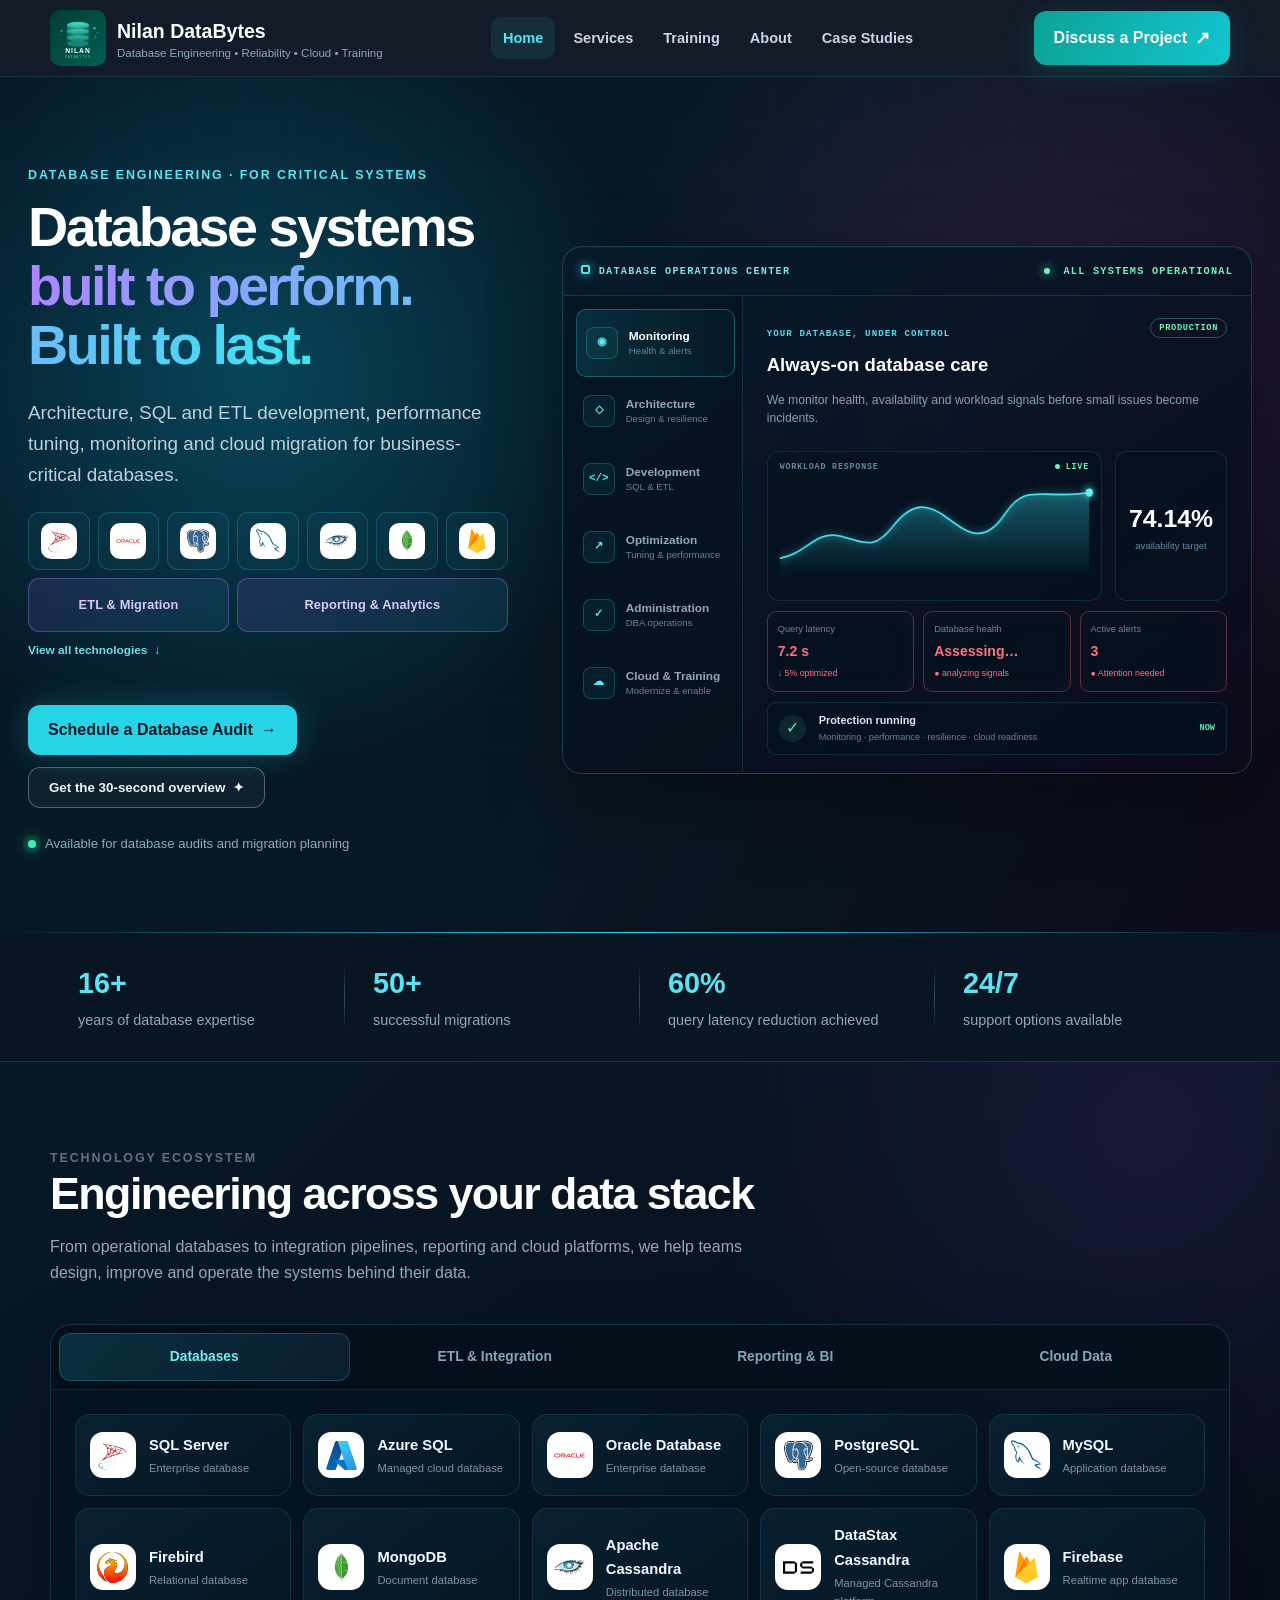
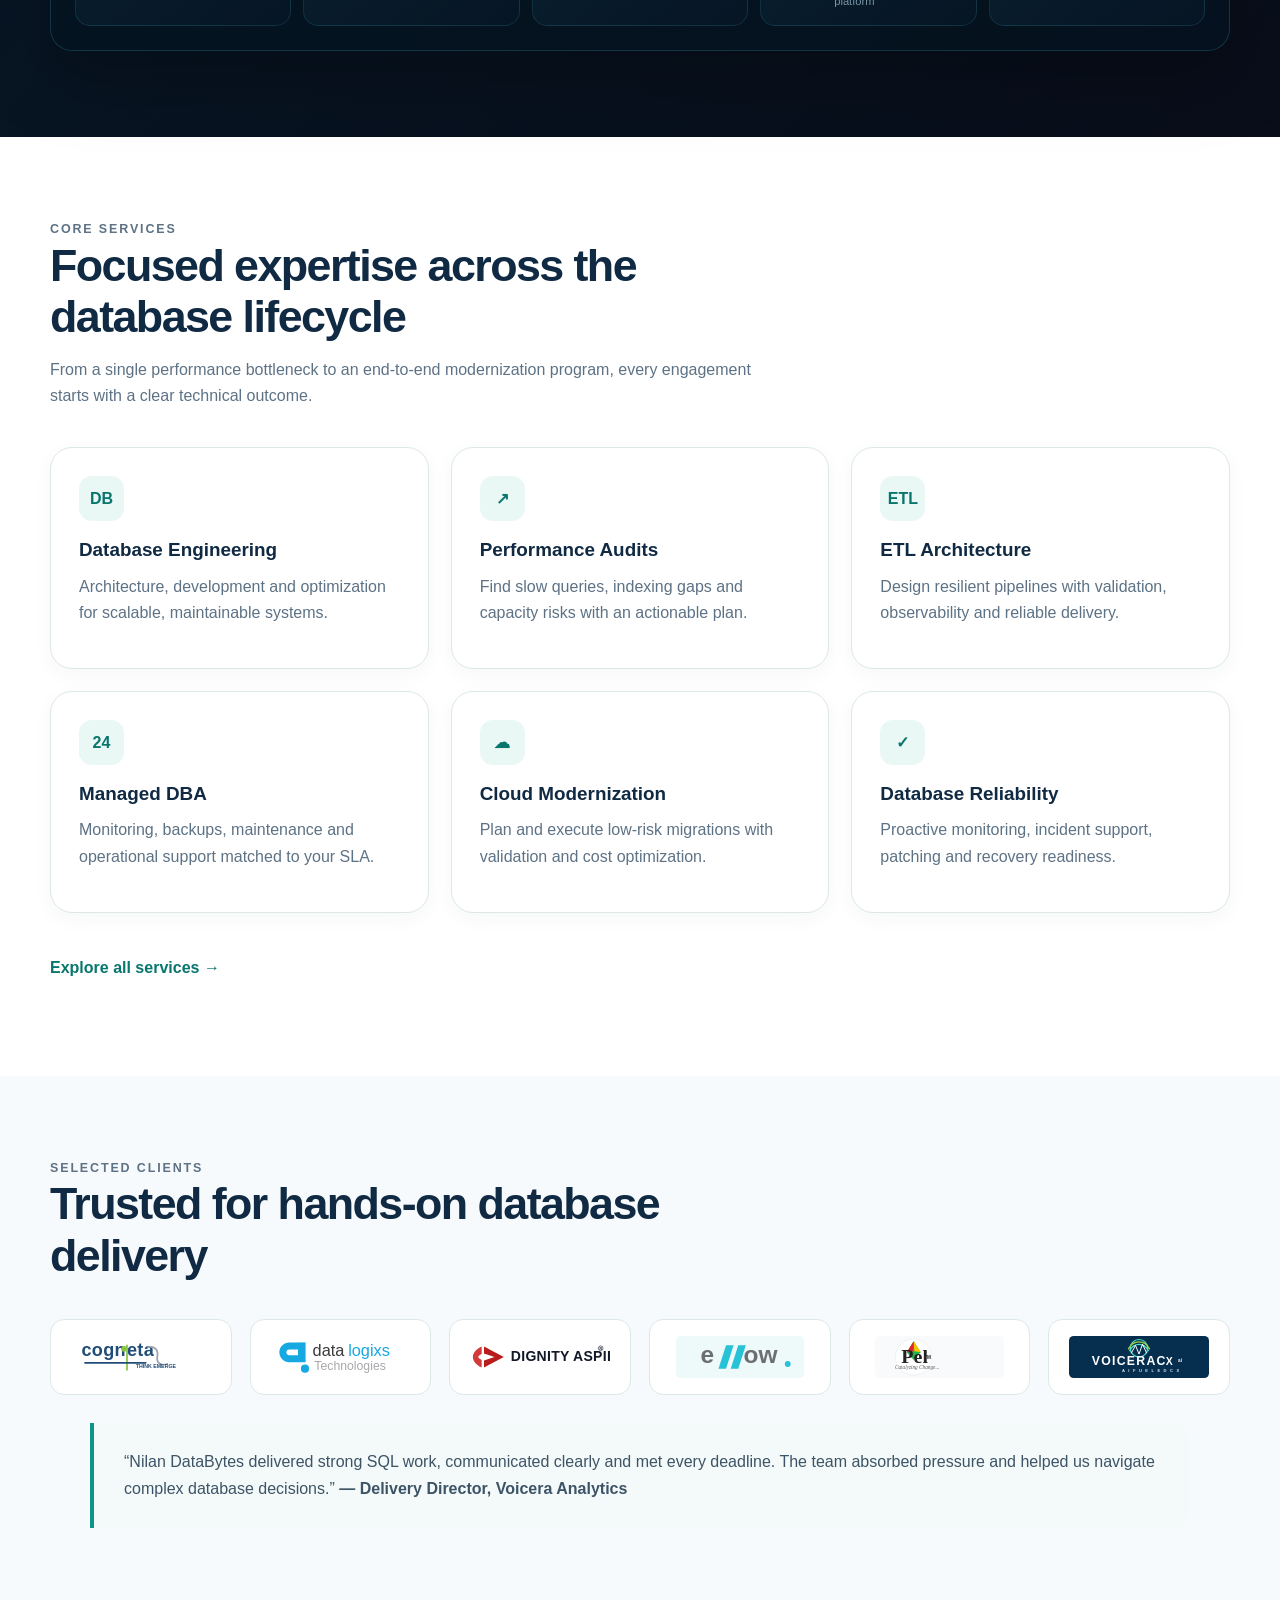
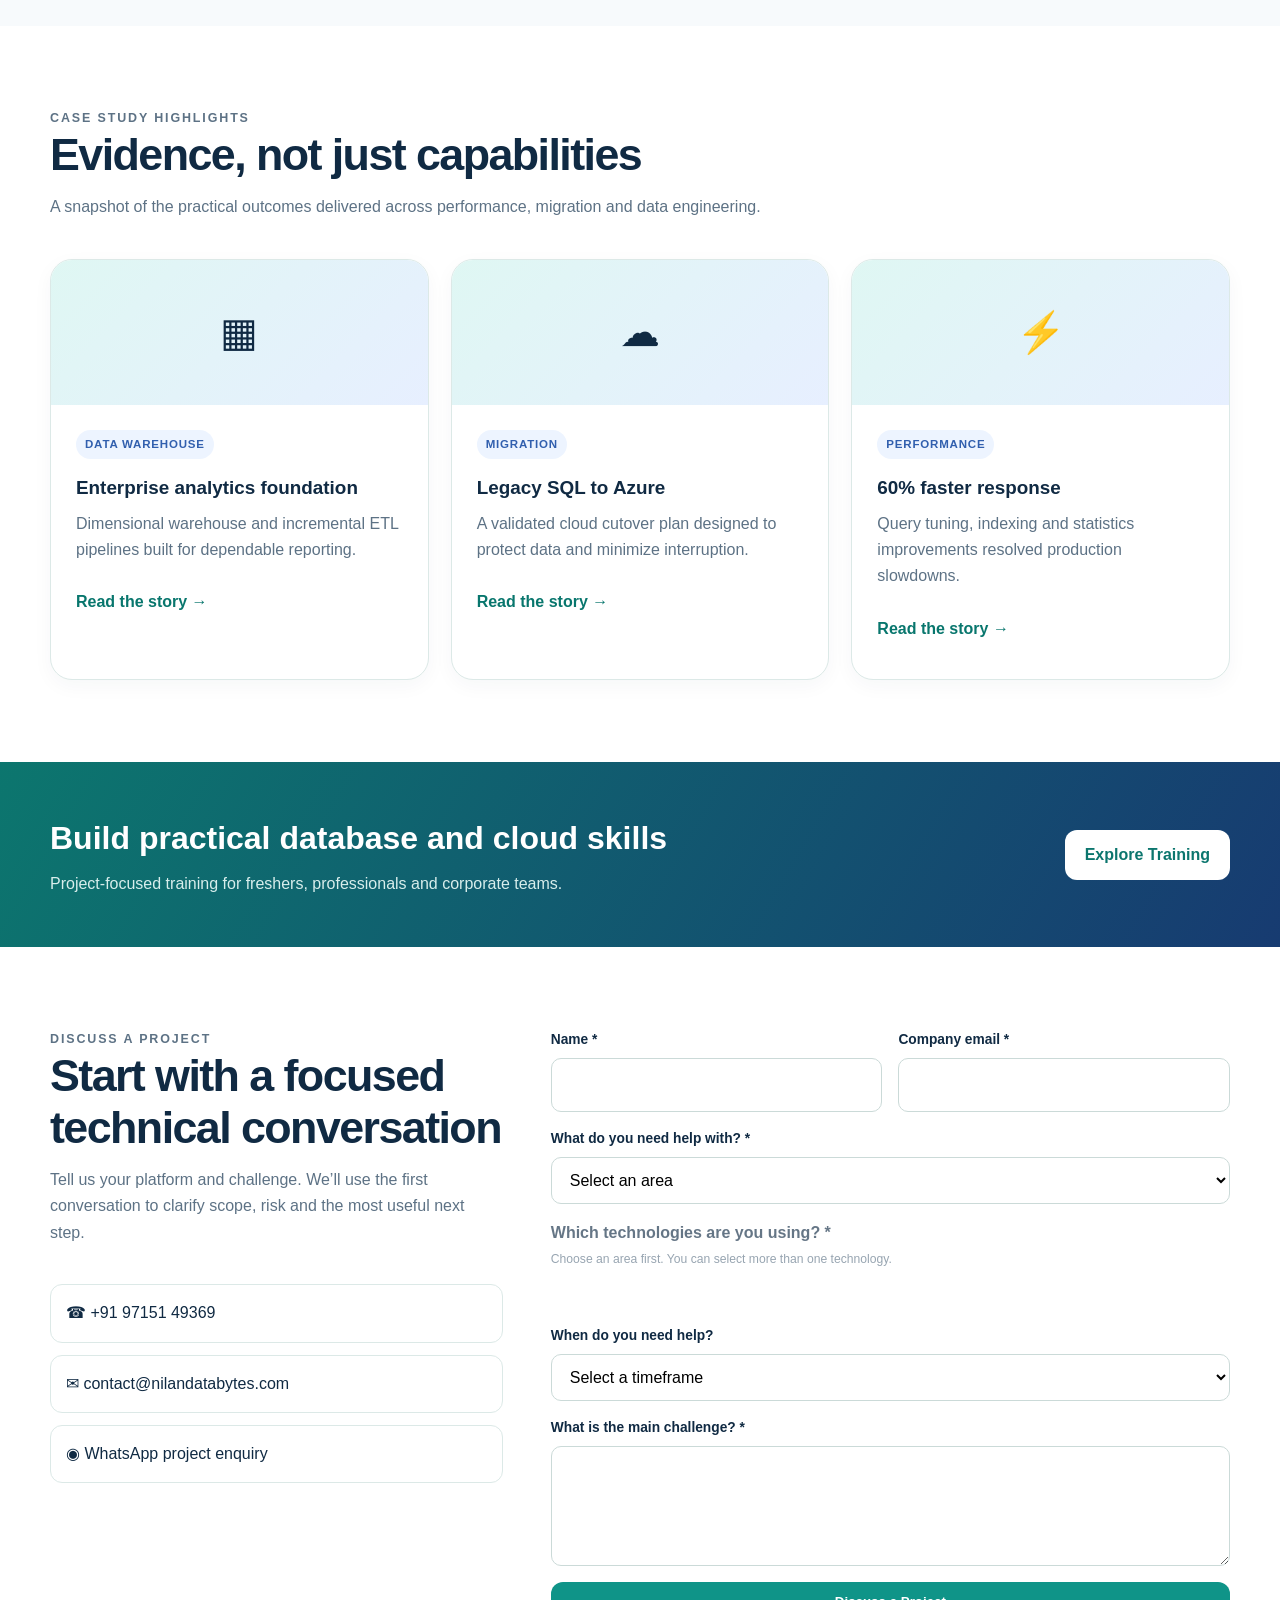
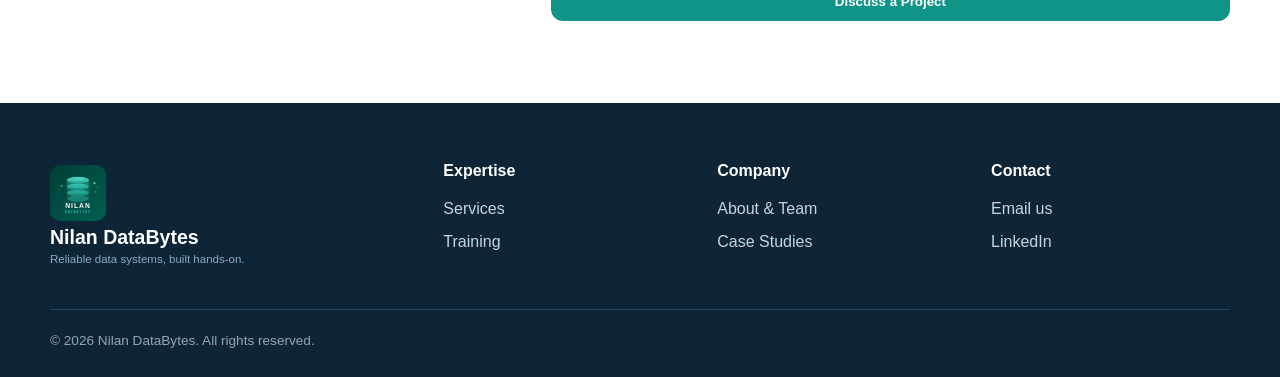
==== commit 7e89a8c6: "Update tagline in navigation header Added 'Training' to the tagline in the navigation header." ====
--- a/index.html
+++ b/index.html
@@ -34,7 +34,7 @@
         <a class="brand" href="index.html"
           ><img src="logo.svg" alt="Nilan DataBytes" /><span
             ><strong>Nilan DataBytes</strong
-            ><small>Database Engineering • Reliability • Cloud</small></span
+            ><small>Database Engineering • Reliability • Cloud • Training</small></span
           ></a
         >
         <nav class="main-nav" id="main-navigation" aria-label="Main navigation">
--- a/site.css
+++ b/site.css
@@ -869,7 +869,7 @@
   background: rgba(18, 91, 108, 0.35);
 }
 .hero-pathway {
-  justify-content: flex-start;
+  justify-content: center;
   padding-inline: 14px;
   border-color: rgba(173, 134, 255, 0.34);
   background: linear-gradient(
@@ -886,9 +886,13 @@
 }
 .hero-pathway span {
   display: block;
+  width: 100%;
   color: #d8c8ff;
-  font-size: 0.72rem;
+  font-size: clamp(0.78rem, 1vw, 0.92rem);
   font-weight: 800;
+  letter-spacing: 0.01em;
+  line-height: 1.2;
+  text-align: center;
 }
 .hero-pathway:hover,
 .hero-pathway:focus-visible {
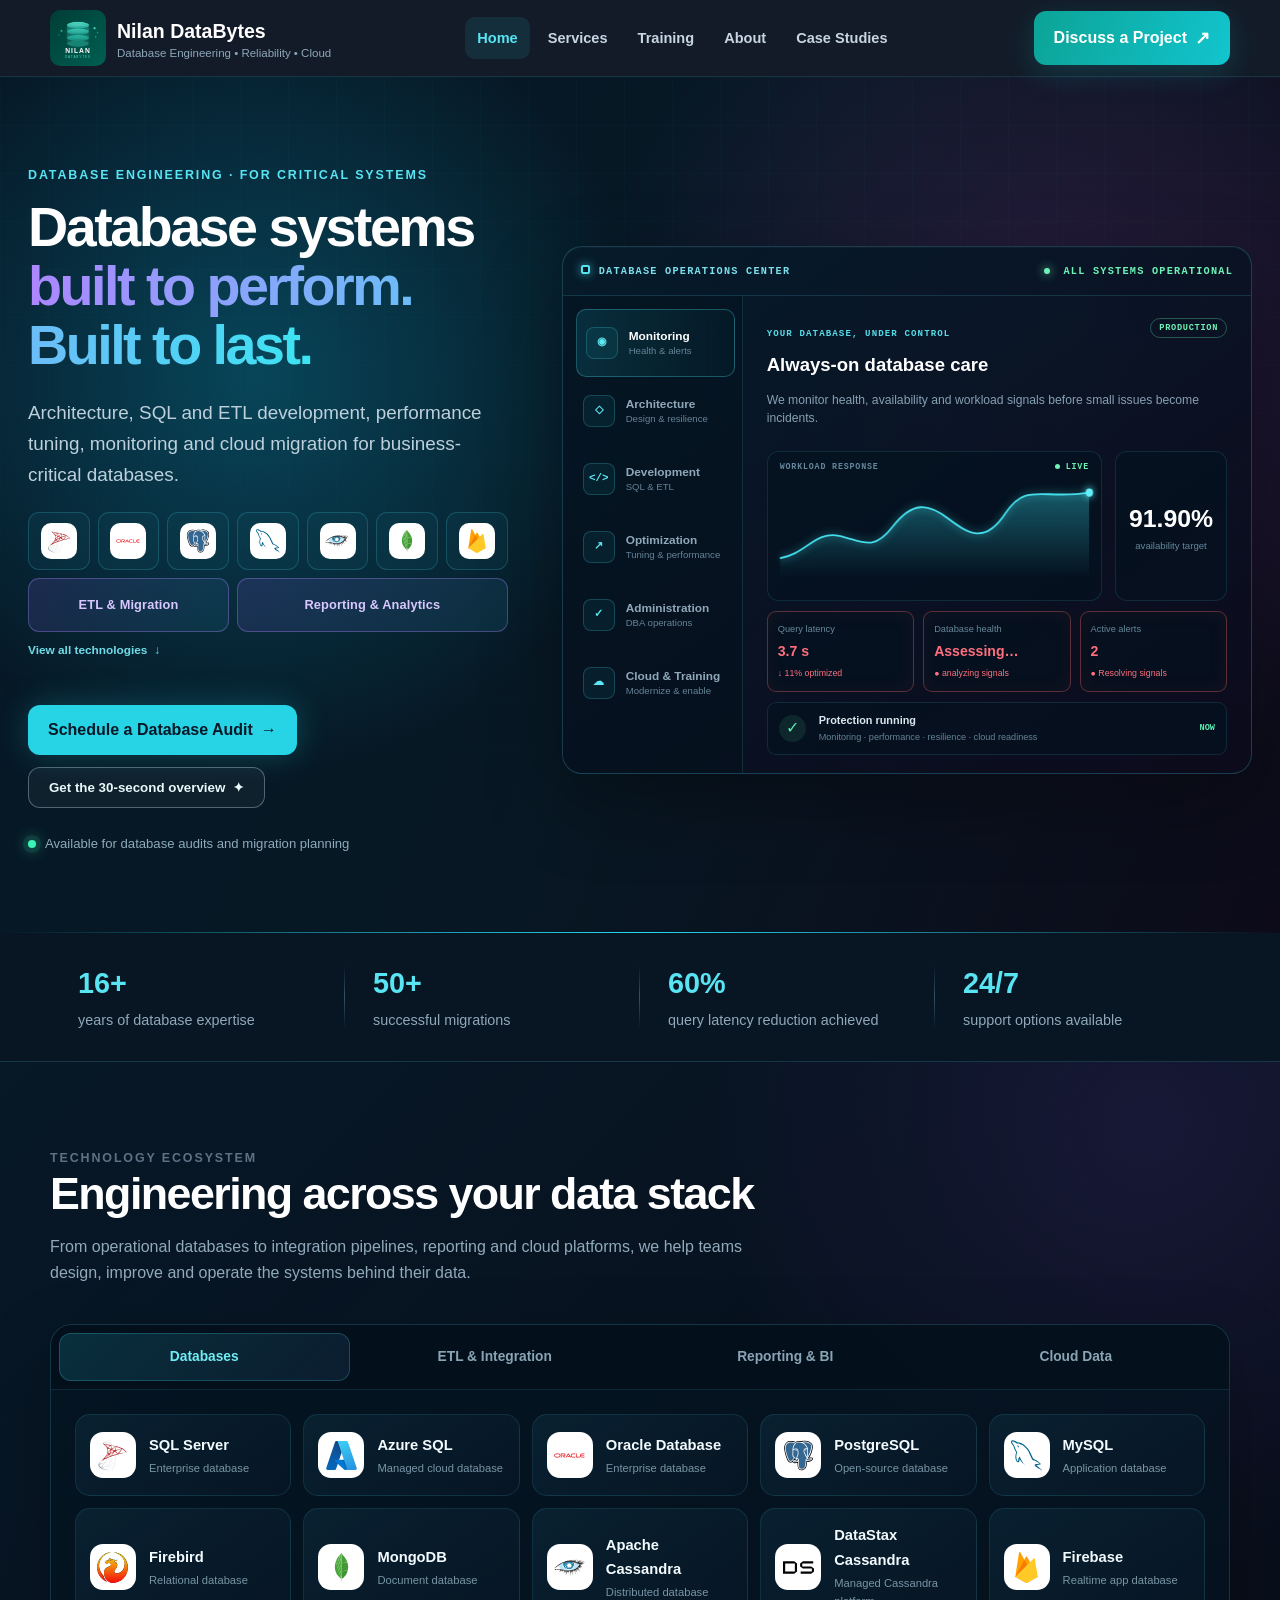
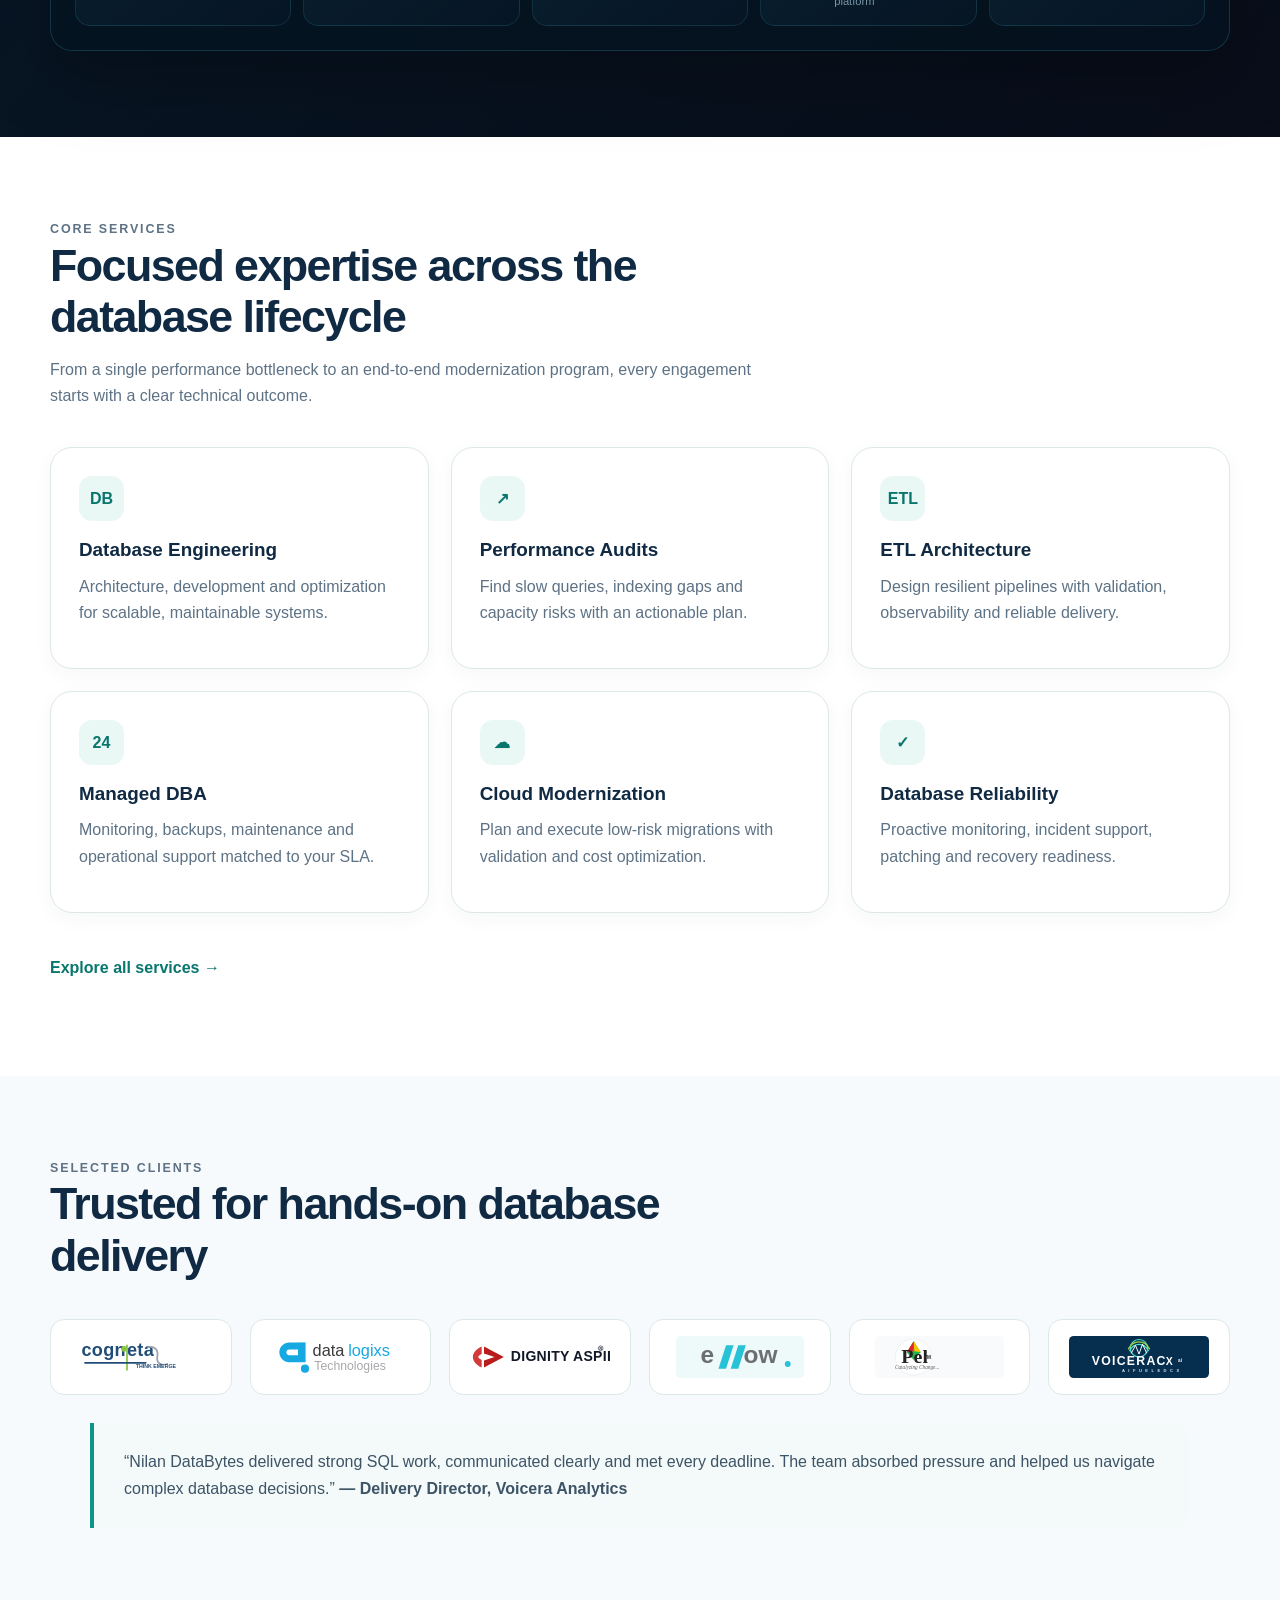
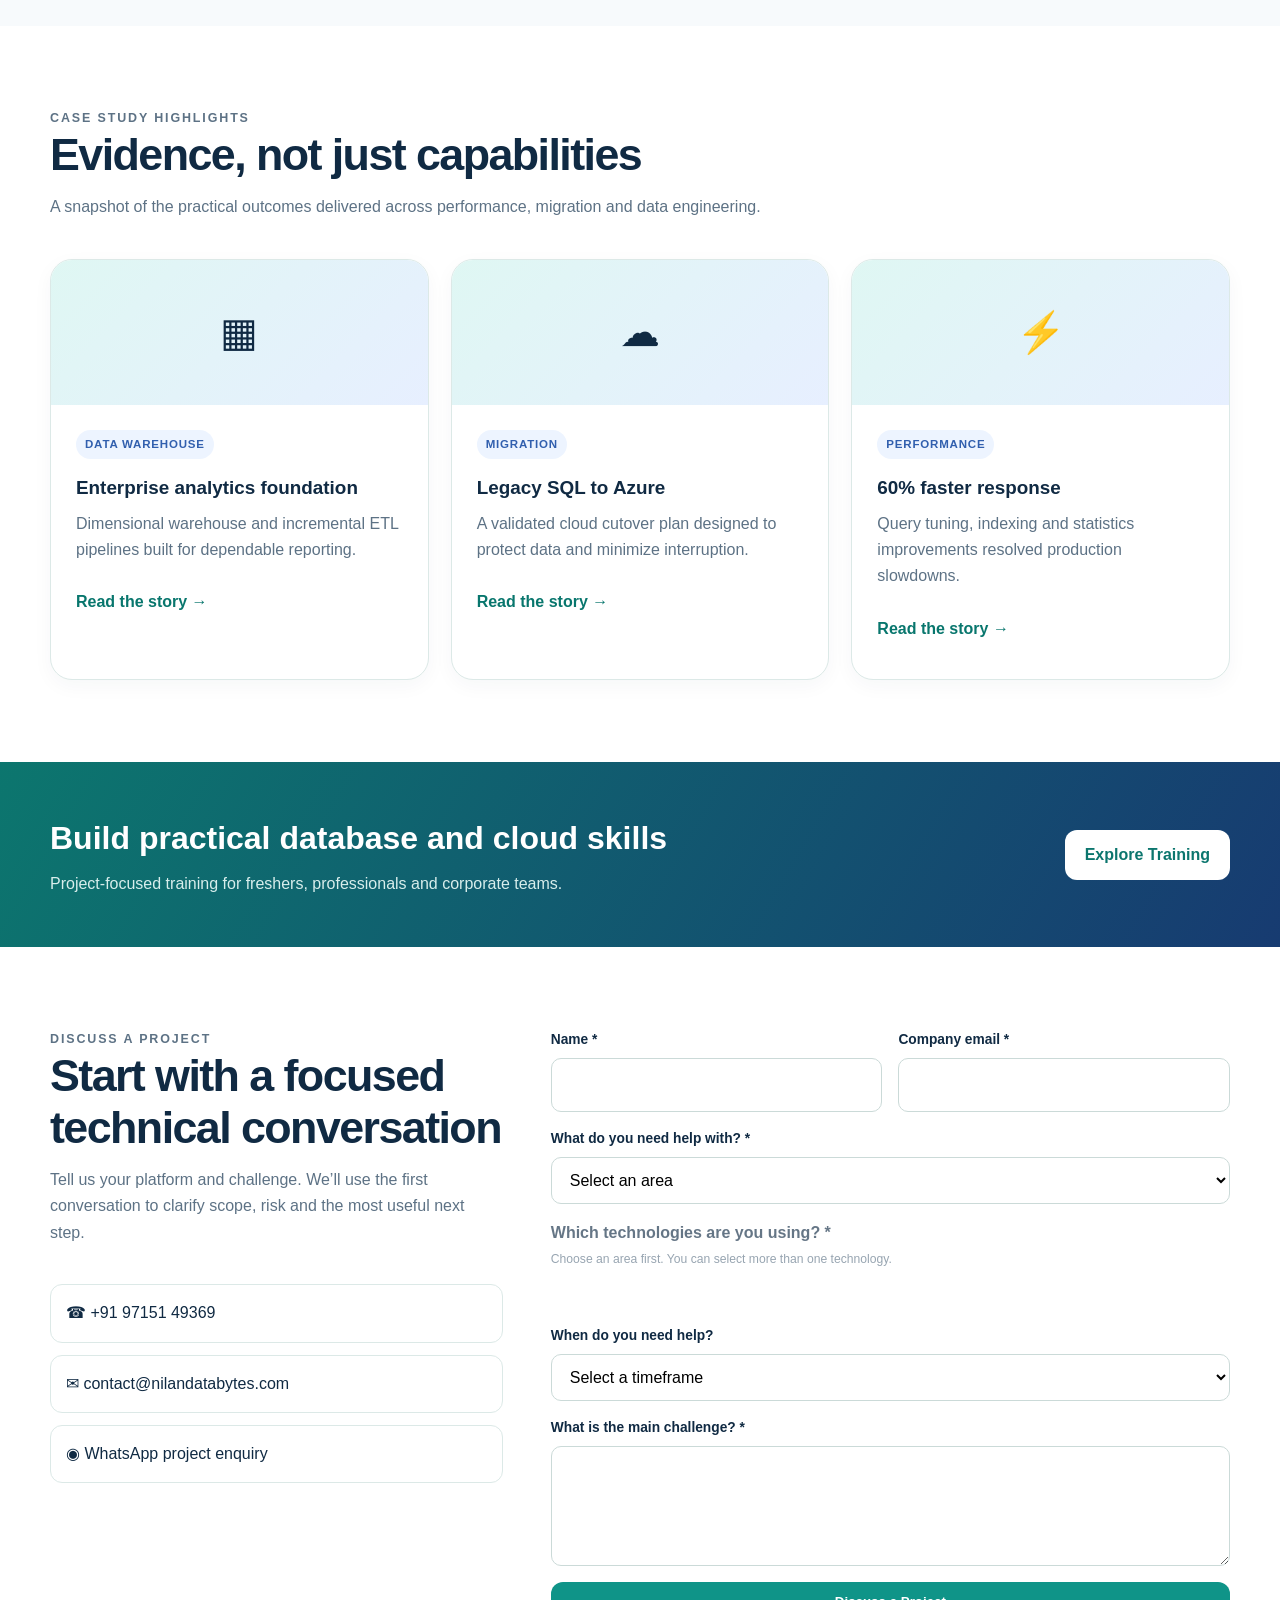
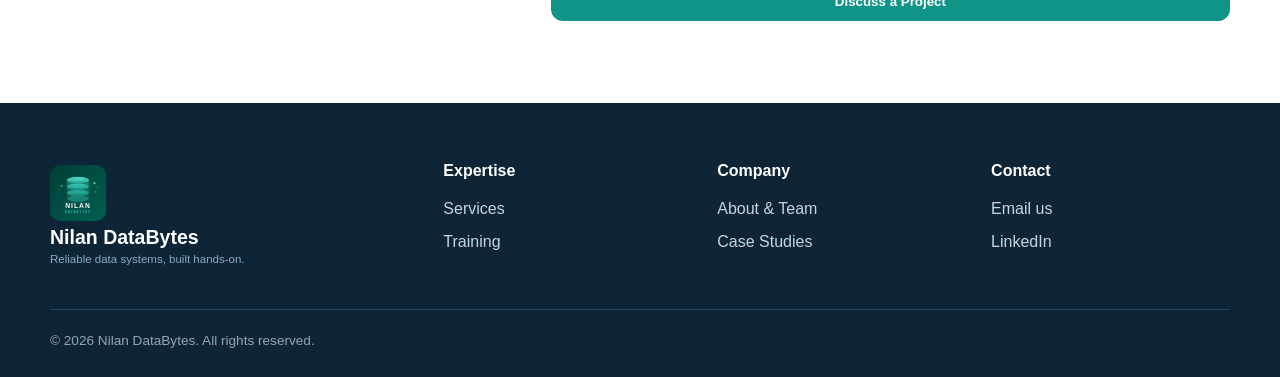
==== commit 33718ef8: "removed training in tagline Updated the tagline in the nremoved training in taglineavigation bar." ====
--- a/index.html
+++ b/index.html
@@ -34,7 +34,7 @@
         <a class="brand" href="index.html"
           ><img src="logo.svg" alt="Nilan DataBytes" /><span
             ><strong>Nilan DataBytes</strong
-            ><small>Database Engineering • Reliability • Cloud • Training</small></span
+            ><small>Database Engineering • Reliability • Cloud </small></span
           ></a
         >
         <nav class="main-nav" id="main-navigation" aria-label="Main navigation">
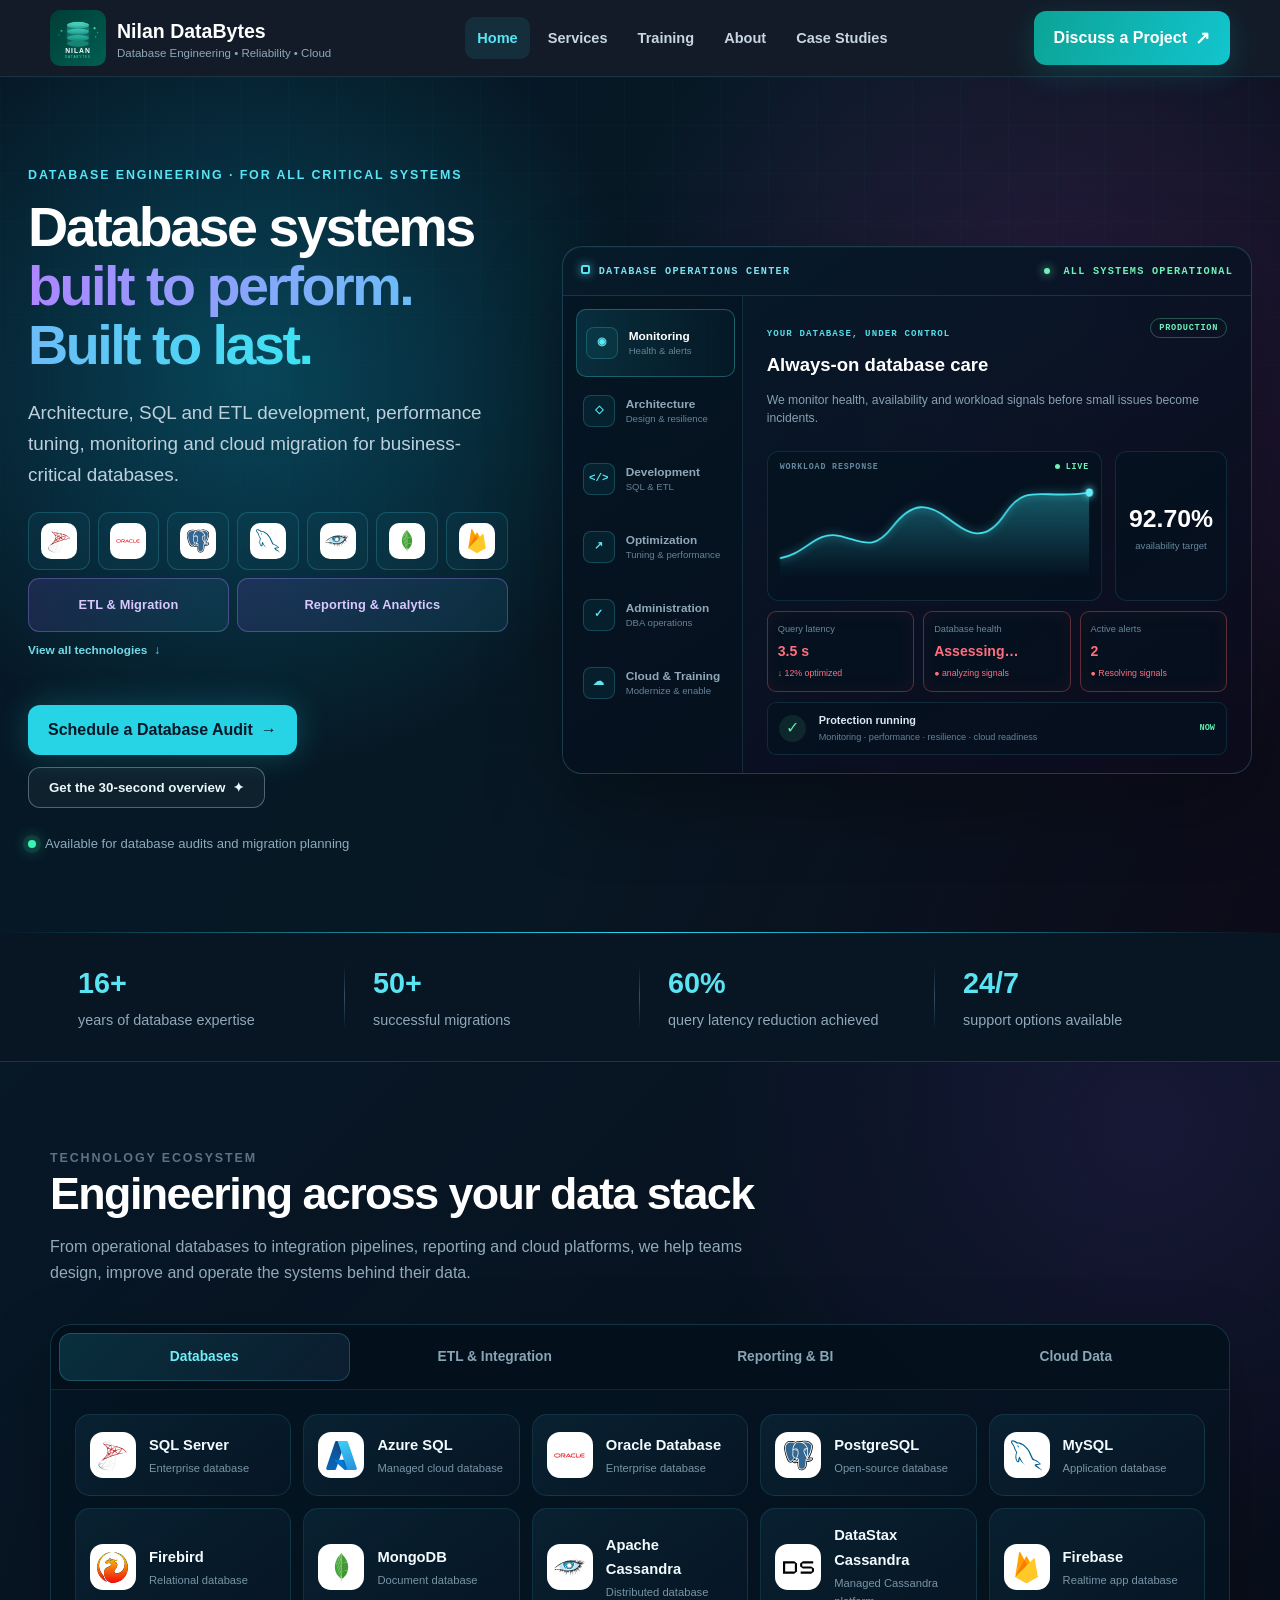
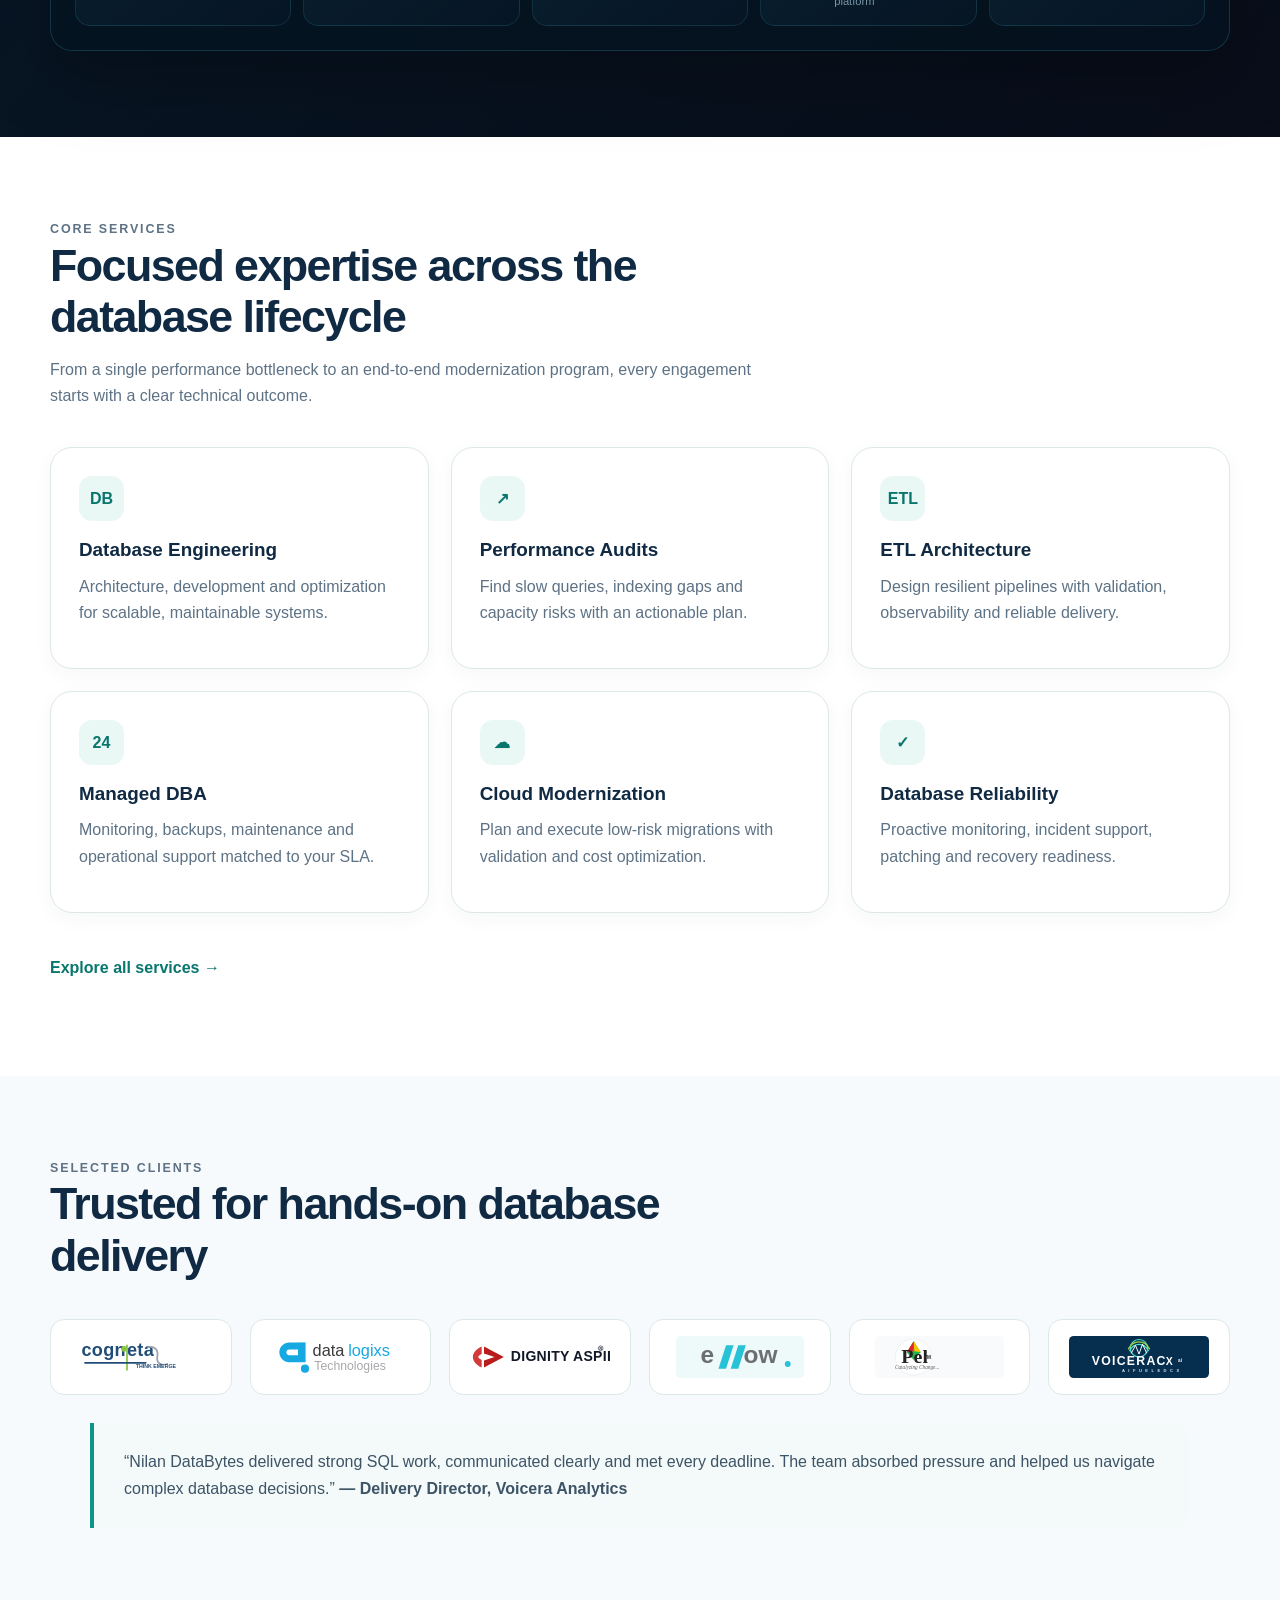
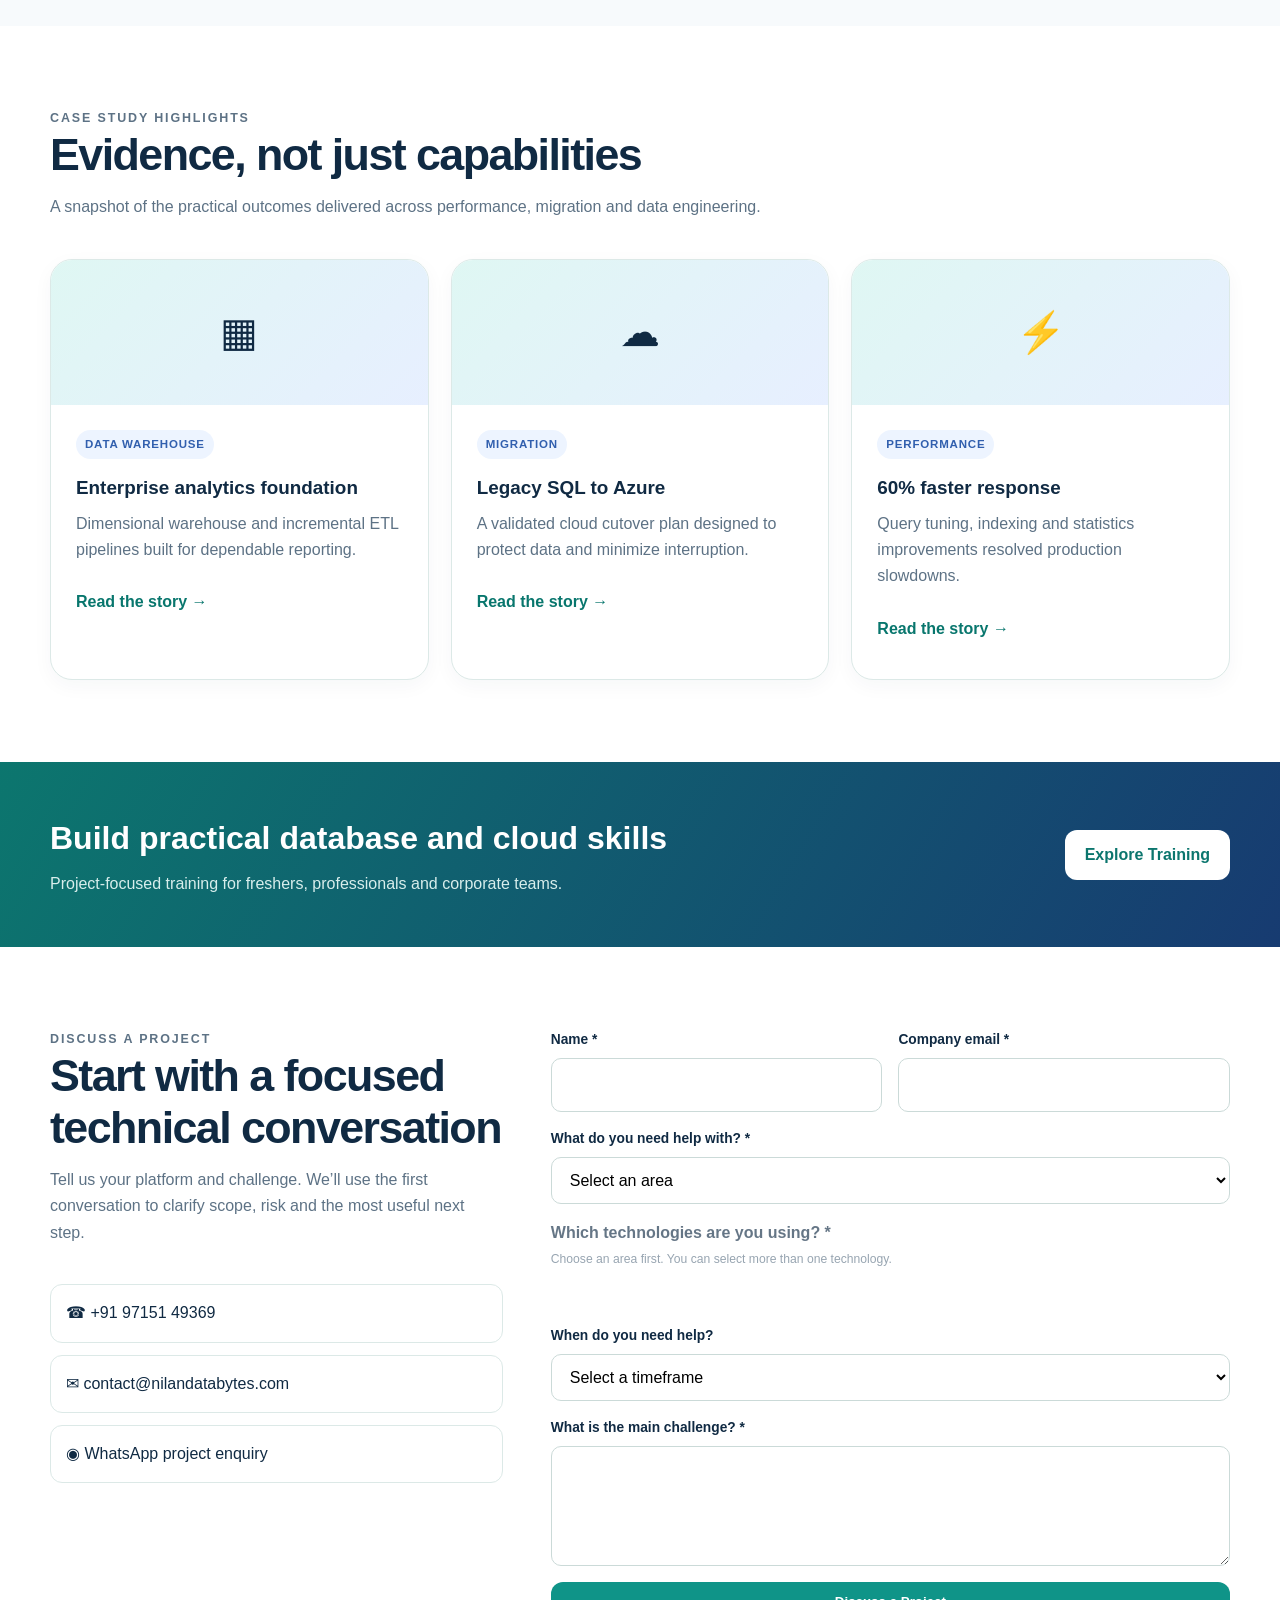
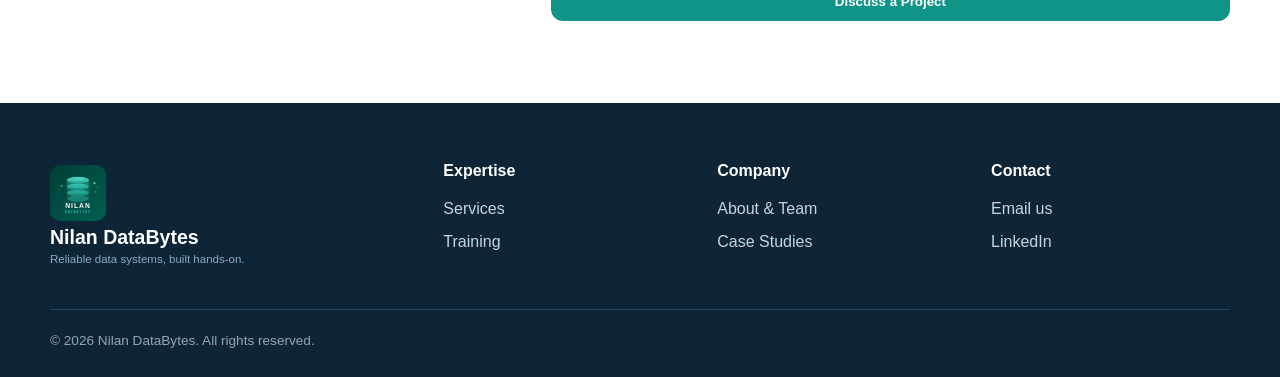
==== commit a18eb0b7: "Update eyebrow text in hero sectioncommit for training" ====
--- a/index.html
+++ b/index.html
@@ -56,7 +56,7 @@
         <div class="hero-grid-lines" aria-hidden="true"></div>
         <div class="container hero-grid">
           <div class="reveal hero-copy">
-            <p class="eyebrow">Database engineering · for critical systems</p>
+            <p class="eyebrow">Database engineering · for All critical systems</p>
             <h1>
               Database systems
               <span class="gradient">built to perform. Built to last.</span>
